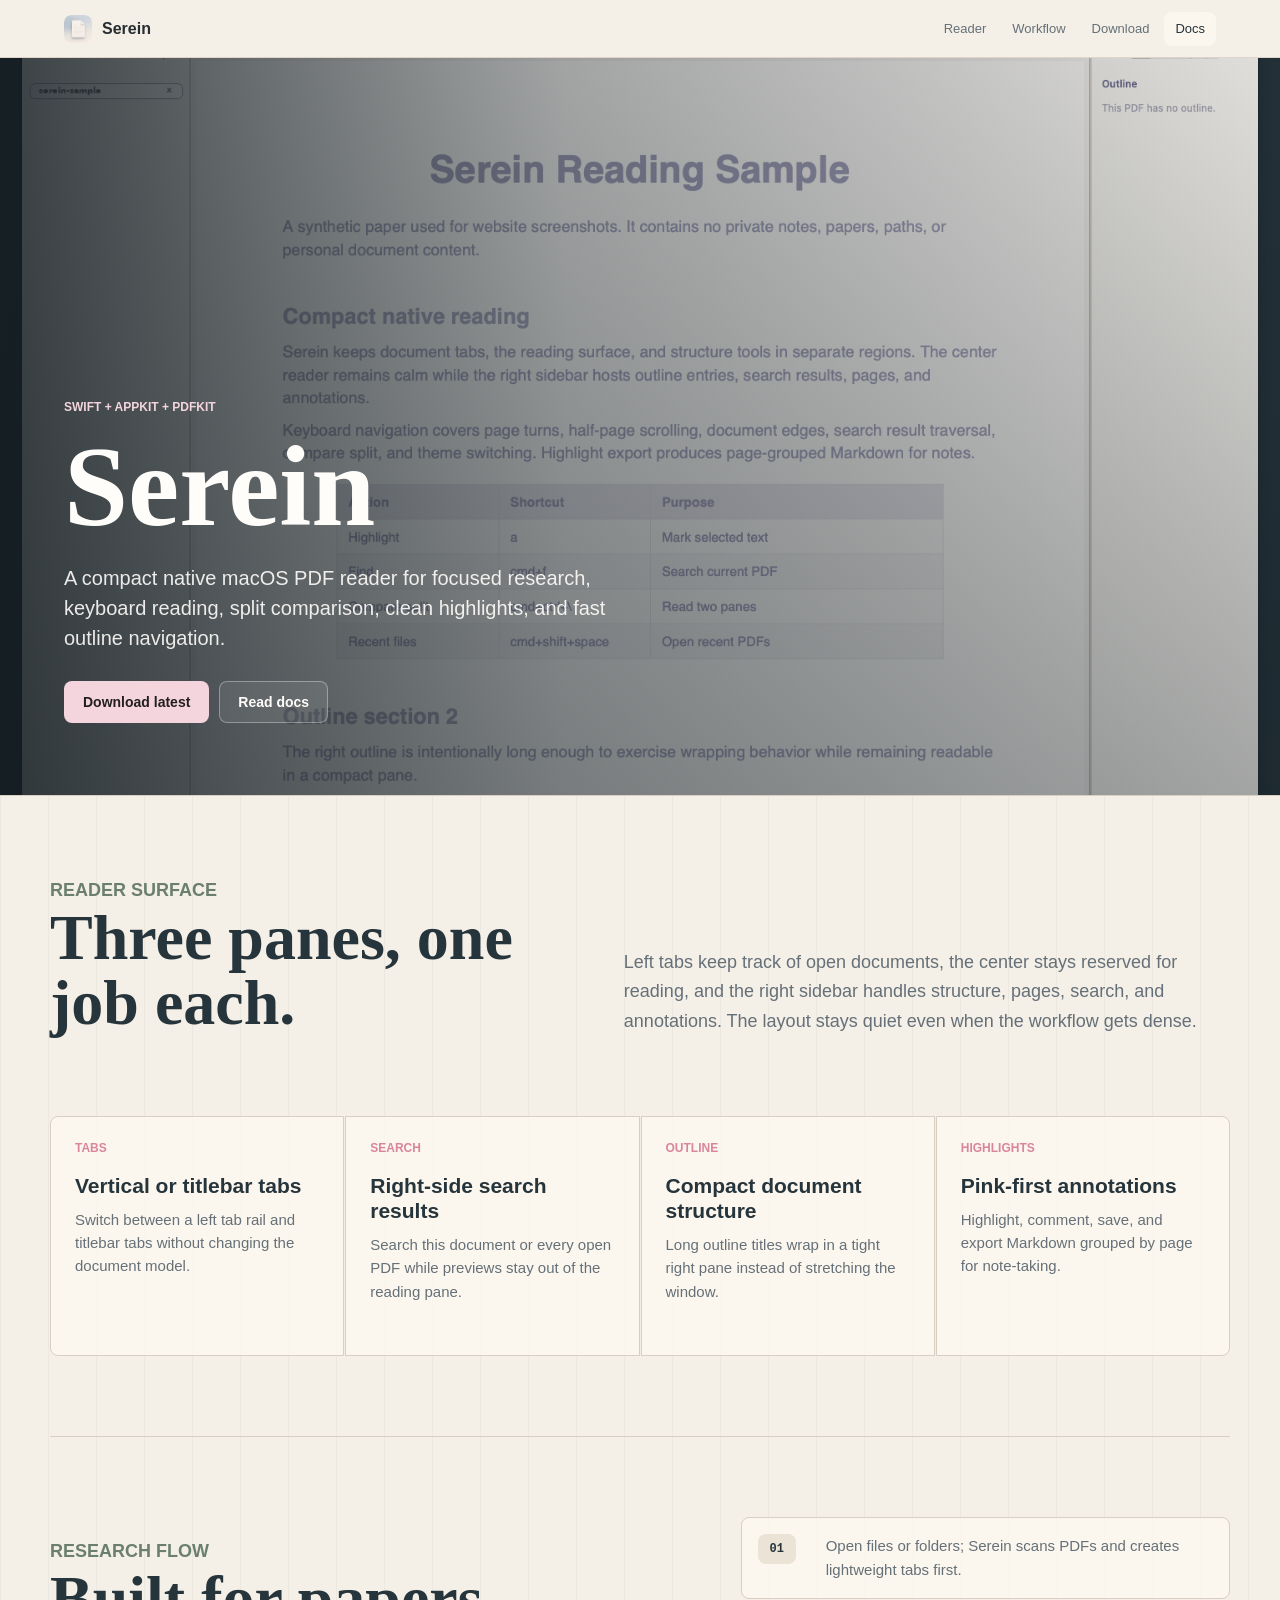
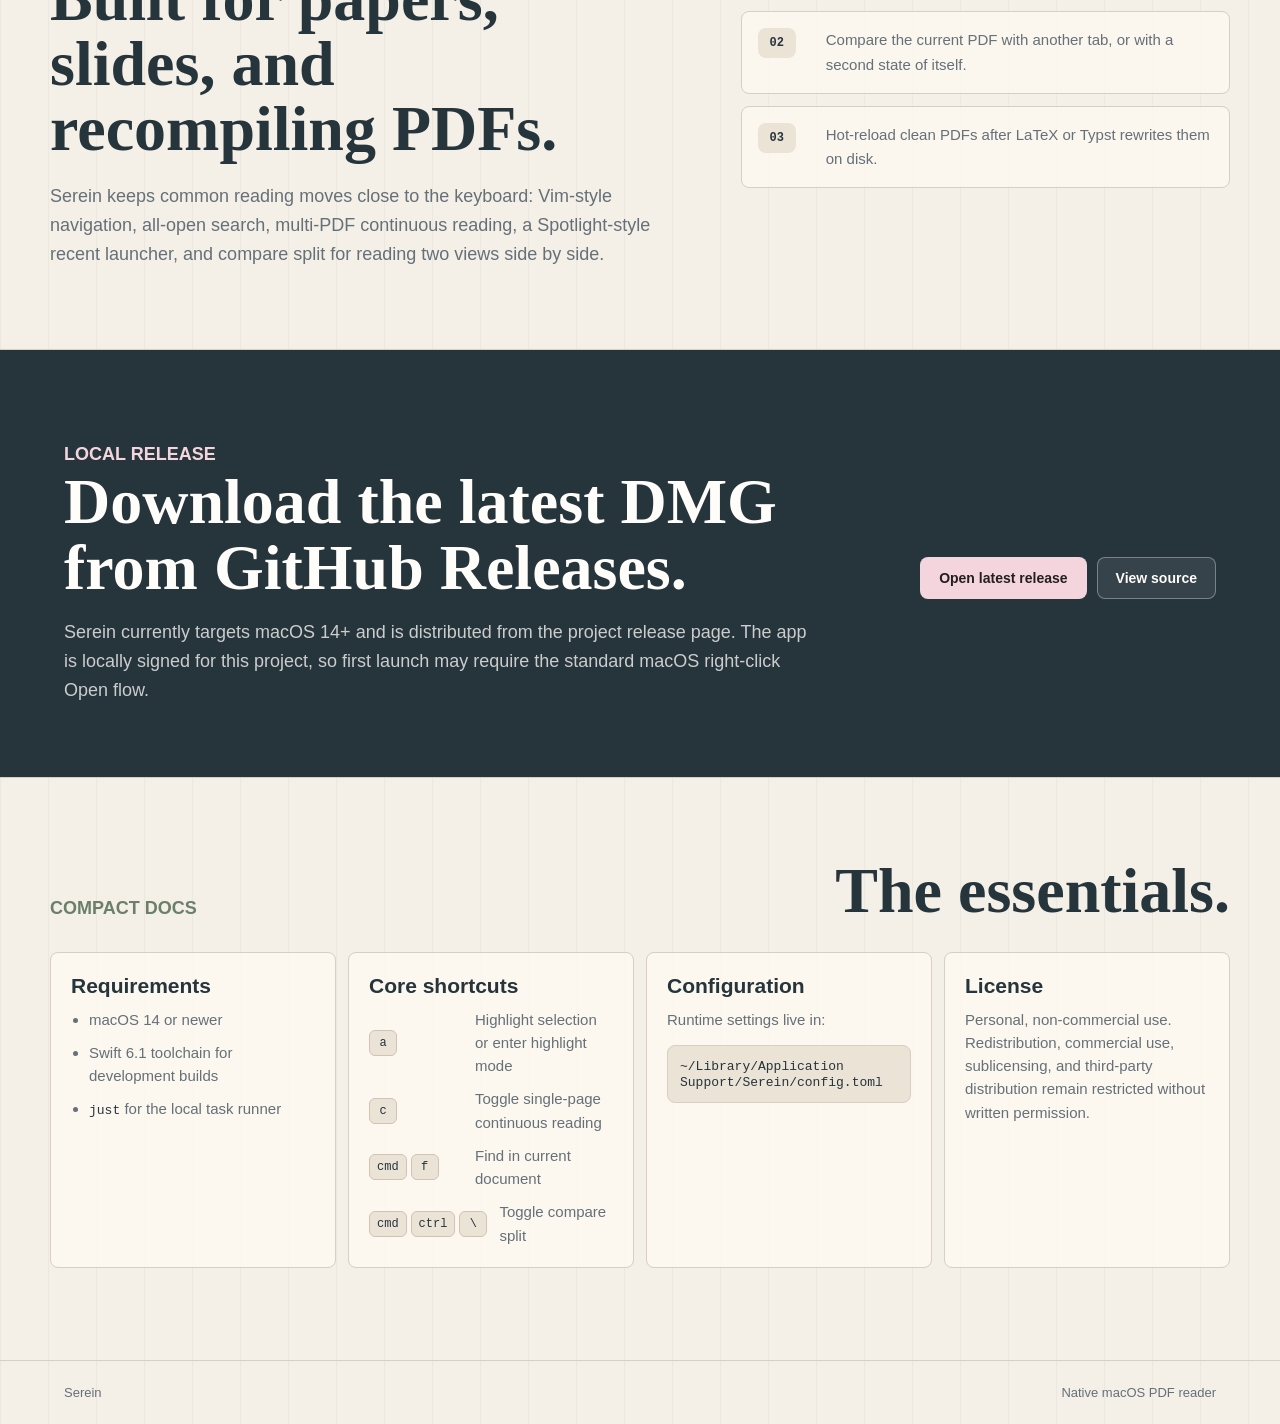
==== Website/index.html @ 41fc2727 "Add local product website" ====
<!doctype html>
<html lang="en">
  <head>
    <meta charset="utf-8">
    <meta name="viewport" content="width=device-width, initial-scale=1">
    <meta
      name="description"
      content="Serein is a native macOS PDF reader built with Swift, AppKit, and PDFKit. Minimal, keyboard-driven, and made for focused reading."
    >
    <title>Serein - Native macOS PDF Reader</title>
    <link rel="icon" href="assets/app-icon.png">
    <link rel="apple-touch-icon" href="assets/app-icon.png">
    <link rel="stylesheet" href="assets/styles.css">
  </head>
  <body>
    <header class="topbar" data-nav>
      <a class="brand" href="#top" aria-label="Serein home">
        <img src="assets/app-icon.png" width="28" height="28" alt="">
        <span>Serein</span>
      </a>
      <nav class="nav" aria-label="Primary navigation">
        <a href="#reader">Reader</a>
        <a href="#workflow">Workflow</a>
        <a href="#download">Download</a>
        <a href="#docs">Docs</a>
      </nav>
    </header>

    <main id="top">
      <section class="hero" aria-labelledby="hero-title">
        <div class="hero-image" aria-hidden="true"></div>
        <div class="hero-shade" aria-hidden="true"></div>
        <div class="hero-copy">
          <p class="eyebrow">Swift + AppKit + PDFKit</p>
          <h1 id="hero-title">Serein</h1>
          <p class="lede">
            A compact native macOS PDF reader for focused research, keyboard reading,
            split comparison, clean highlights, and fast outline navigation.
          </p>
          <div class="hero-actions">
            <a class="button primary" href="https://github.com/Yalyenea/serein-pdf/releases/latest">Download latest</a>
            <a class="button quiet" href="#docs">Read docs</a>
          </div>
        </div>
      </section>

      <section id="reader" class="band intro-grid" aria-labelledby="reader-title">
        <div>
          <p class="eyebrow">Reader Surface</p>
          <h2 id="reader-title">Three panes, one job each.</h2>
        </div>
        <p>
          Left tabs keep track of open documents, the center stays reserved for reading,
          and the right sidebar handles structure, pages, search, and annotations. The
          layout stays quiet even when the workflow gets dense.
        </p>
      </section>

      <section class="band feature-grid" aria-label="Serein feature highlights">
        <article class="feature">
          <span class="feature-kicker">Tabs</span>
          <h3>Vertical or titlebar tabs</h3>
          <p>Switch between a left tab rail and titlebar tabs without changing the document model.</p>
        </article>
        <article class="feature">
          <span class="feature-kicker">Search</span>
          <h3>Right-side search results</h3>
          <p>Search this document or every open PDF while previews stay out of the reading pane.</p>
        </article>
        <article class="feature">
          <span class="feature-kicker">Outline</span>
          <h3>Compact document structure</h3>
          <p>Long outline titles wrap in a tight right pane instead of stretching the window.</p>
        </article>
        <article class="feature">
          <span class="feature-kicker">Highlights</span>
          <h3>Pink-first annotations</h3>
          <p>Highlight, comment, save, and export Markdown grouped by page for note-taking.</p>
        </article>
      </section>

      <section id="workflow" class="band split-section" aria-labelledby="workflow-title">
        <div class="section-copy">
          <p class="eyebrow">Research Flow</p>
          <h2 id="workflow-title">Built for papers, slides, and recompiling PDFs.</h2>
          <p>
            Serein keeps common reading moves close to the keyboard: Vim-style navigation,
            all-open search, multi-PDF continuous reading, a Spotlight-style recent launcher,
            and compare split for reading two views side by side.
          </p>
        </div>
        <div class="workflow-list">
          <div class="workflow-item">
            <span>01</span>
            <p>Open files or folders; Serein scans PDFs and creates lightweight tabs first.</p>
          </div>
          <div class="workflow-item">
            <span>02</span>
            <p>Compare the current PDF with another tab, or with a second state of itself.</p>
          </div>
          <div class="workflow-item">
            <span>03</span>
            <p>Hot-reload clean PDFs after LaTeX or Typst rewrites them on disk.</p>
          </div>
        </div>
      </section>

      <section id="download" class="download band" aria-labelledby="download-title">
        <div>
          <p class="eyebrow">Local Release</p>
          <h2 id="download-title">Download the latest DMG from GitHub Releases.</h2>
          <p>
            Serein currently targets macOS 14+ and is distributed from the project release page.
            The app is locally signed for this project, so first launch may require the standard
            macOS right-click Open flow.
          </p>
        </div>
        <div class="download-actions">
          <a class="button primary" href="https://github.com/Yalyenea/serein-pdf/releases/latest">Open latest release</a>
          <a class="button quiet" href="https://github.com/Yalyenea/serein-pdf">View source</a>
        </div>
      </section>

      <section id="docs" class="band docs" aria-labelledby="docs-title">
        <div class="docs-head">
          <p class="eyebrow">Compact Docs</p>
          <h2 id="docs-title">The essentials.</h2>
        </div>
        <div class="docs-grid">
          <article class="doc-panel">
            <h3>Requirements</h3>
            <ul>
              <li>macOS 14 or newer</li>
              <li>Swift 6.1 toolchain for development builds</li>
              <li><code>just</code> for the local task runner</li>
            </ul>
          </article>
          <article class="doc-panel">
            <h3>Core shortcuts</h3>
            <dl class="shortcuts">
              <div><dt><kbd>a</kbd></dt><dd>Highlight selection or enter highlight mode</dd></div>
              <div><dt><kbd>c</kbd></dt><dd>Toggle single-page continuous reading</dd></div>
              <div><dt><kbd>cmd</kbd><kbd>f</kbd></dt><dd>Find in current document</dd></div>
              <div><dt><kbd>cmd</kbd><kbd>ctrl</kbd><kbd>\</kbd></dt><dd>Toggle compare split</dd></div>
            </dl>
          </article>
          <article class="doc-panel">
            <h3>Configuration</h3>
            <p>Runtime settings live in:</p>
            <button class="path-copy" type="button" data-copy="~/Library/Application Support/Serein/config.toml">
              <code>~/Library/Application Support/Serein/config.toml</code>
            </button>
          </article>
          <article class="doc-panel">
            <h3>License</h3>
            <p>
              Personal, non-commercial use. Redistribution, commercial use, sublicensing,
              and third-party distribution remain restricted without written permission.
            </p>
          </article>
        </div>
      </section>
    </main>

    <footer class="footer">
      <span>Serein</span>
      <span>Native macOS PDF reader</span>
    </footer>

    <script src="assets/main.js" defer></script>
  </body>
</html>
---- Website/assets/styles.css ----
:root {
  --paper: #f4efe7;
  --paper-ink: #272d31;
  --paper-muted: #657078;
  --panel: #fffaf1;
  --panel-line: #d8cec1;
  --blue-gray: #526470;
  --blue-gray-deep: #26343c;
  --rose: #d9859b;
  --rose-soft: #f4d5dd;
  --lichen: #6b806c;
  --code-bg: #ebe3d6;
  --white: #fffdfa;
  color-scheme: light;
  font-family: "Avenir Next", "Helvetica Neue", sans-serif;
  background: var(--paper);
  color: var(--paper-ink);
}

* {
  box-sizing: border-box;
}

html {
  scroll-behavior: smooth;
}

body {
  margin: 0;
  min-width: 320px;
  background:
    linear-gradient(90deg, rgba(38, 52, 60, 0.04) 1px, transparent 1px),
    var(--paper);
  background-size: 48px 48px;
}

body::before {
  position: fixed;
  inset: 0;
  z-index: -1;
  pointer-events: none;
  content: "";
  background-image: radial-gradient(rgba(38, 52, 60, 0.08) 0.65px, transparent 0.65px);
  background-size: 12px 12px;
  opacity: 0.26;
}

a {
  color: inherit;
}

img {
  max-width: 100%;
}

.topbar {
  position: sticky;
  top: 0;
  z-index: 30;
  display: flex;
  align-items: center;
  justify-content: space-between;
  gap: 20px;
  height: 58px;
  padding: 0 clamp(18px, 5vw, 64px);
  border-bottom: 1px solid rgba(216, 206, 193, 0.82);
  background: rgba(244, 239, 231, 0.86);
  backdrop-filter: blur(18px);
}

.brand {
  display: inline-flex;
  align-items: center;
  gap: 10px;
  min-width: 0;
  text-decoration: none;
  font-weight: 700;
}

.brand img {
  flex: 0 0 auto;
  border-radius: 7px;
}

.nav {
  display: flex;
  align-items: center;
  gap: 4px;
  min-width: 0;
}

.nav a {
  display: inline-flex;
  align-items: center;
  height: 34px;
  padding: 0 11px;
  border-radius: 8px;
  color: var(--paper-muted);
  font-size: 13px;
  text-decoration: none;
}

.nav a:hover,
.nav a.is-active {
  color: var(--blue-gray-deep);
  background: rgba(255, 250, 241, 0.72);
}

.hero {
  position: relative;
  display: grid;
  align-items: end;
  min-height: min(760px, 82svh);
  overflow: hidden;
  border-bottom: 1px solid var(--panel-line);
  background: var(--blue-gray-deep);
}

.hero-image,
.hero-shade {
  position: absolute;
  inset: 0;
}

.hero-image {
  background-image: url("serein-reader.png");
  background-position: center;
  background-size: cover;
  transform: scale(1.01);
}

.hero-shade {
  background:
    linear-gradient(180deg, rgba(18, 27, 32, 0.04), rgba(18, 27, 32, 0.32)),
    linear-gradient(90deg, rgba(18, 27, 32, 0.82), rgba(18, 27, 32, 0.36) 44%, rgba(18, 27, 32, 0.08) 100%);
}

.hero-copy {
  position: relative;
  z-index: 1;
  width: min(720px, calc(100vw - 36px));
  padding: clamp(72px, 10vh, 126px) clamp(18px, 5vw, 64px) clamp(44px, 8vh, 82px);
  color: var(--white);
}

.eyebrow {
  margin: 0 0 14px;
  color: var(--rose-soft);
  font-size: 12px;
  font-weight: 800;
  text-transform: uppercase;
}

.hero h1,
.band h2 {
  margin: 0;
  font-family: "New York", "Iowan Old Style", Georgia, serif;
  font-weight: 700;
  line-height: 1.02;
}

.hero h1 {
  font-size: clamp(58px, 9vw, 126px);
}

.lede {
  max-width: 670px;
  margin: 18px 0 0;
  color: rgba(255, 253, 250, 0.9);
  font-size: 20px;
  line-height: 1.5;
}

.hero-actions,
.download-actions {
  display: flex;
  flex-wrap: wrap;
  gap: 10px;
  margin-top: 28px;
}

.button {
  display: inline-flex;
  align-items: center;
  justify-content: center;
  min-height: 42px;
  padding: 0 18px;
  border: 1px solid transparent;
  border-radius: 8px;
  font-size: 14px;
  font-weight: 700;
  text-decoration: none;
}

.button.primary {
  color: #231f20;
  background: var(--rose-soft);
  border-color: rgba(244, 213, 221, 0.82);
}

.button.primary:hover {
  background: #f7e2e8;
}

.button.quiet {
  color: var(--white);
  border-color: rgba(255, 253, 250, 0.34);
  background: rgba(255, 253, 250, 0.08);
}

.button.quiet:hover {
  background: rgba(255, 253, 250, 0.15);
}

.band {
  width: min(1180px, calc(100vw - 36px));
  margin: 0 auto;
  padding: 80px 0;
}

.intro-grid {
  display: grid;
  grid-template-columns: minmax(240px, 0.82fr) minmax(0, 1fr);
  gap: clamp(28px, 6vw, 86px);
  align-items: end;
}

.band .eyebrow {
  color: var(--lichen);
}

.band h2 {
  max-width: 640px;
  color: var(--blue-gray-deep);
  font-size: clamp(34px, 5vw, 64px);
}

.band p {
  margin: 0;
  color: var(--paper-muted);
  font-size: 18px;
  line-height: 1.62;
}

.feature-grid {
  display: grid;
  grid-template-columns: repeat(4, minmax(0, 1fr));
  gap: 1px;
  padding-top: 0;
}

.feature {
  min-height: 240px;
  padding: 24px;
  border: 1px solid var(--panel-line);
  background: rgba(255, 250, 241, 0.76);
}

.feature:first-child {
  border-radius: 8px 0 0 8px;
}

.feature:last-child {
  border-radius: 0 8px 8px 0;
}

.feature-kicker {
  display: block;
  color: var(--rose);
  font-size: 12px;
  font-weight: 800;
  text-transform: uppercase;
}

.feature h3,
.doc-panel h3 {
  margin: 18px 0 10px;
  color: var(--blue-gray-deep);
  font-size: 21px;
  line-height: 1.2;
}

.feature p,
.doc-panel p,
.doc-panel li,
.shortcuts dd {
  font-size: 15px;
  line-height: 1.55;
}

.split-section {
  display: grid;
  grid-template-columns: minmax(0, 0.86fr) minmax(280px, 0.7fr);
  gap: clamp(34px, 7vw, 92px);
  align-items: start;
  border-top: 1px solid var(--panel-line);
}

.section-copy p {
  margin-top: 20px;
}

.workflow-list {
  display: grid;
  gap: 12px;
}

.workflow-item {
  display: grid;
  grid-template-columns: 52px 1fr;
  gap: 16px;
  align-items: start;
  padding: 16px;
  border: 1px solid var(--panel-line);
  border-radius: 8px;
  background: rgba(255, 250, 241, 0.7);
}

.workflow-item span {
  display: inline-grid;
  place-items: center;
  width: 38px;
  height: 30px;
  border-radius: 8px;
  color: var(--blue-gray-deep);
  background: var(--code-bg);
  font-family: Menlo, Consolas, monospace;
  font-size: 12px;
  font-weight: 700;
}

.workflow-item p {
  font-size: 15px;
}

.download {
  display: grid;
  grid-template-columns: minmax(0, 1fr) auto;
  gap: 34px;
  align-items: center;
  width: auto;
  max-width: none;
  padding: 72px clamp(18px, 5vw, 64px);
  border-block: 1px solid var(--panel-line);
  background: var(--blue-gray-deep);
}

.download h2,
.download p {
  max-width: 760px;
  color: var(--white);
}

.download p {
  margin-top: 18px;
  color: rgba(255, 253, 250, 0.76);
}

.download .eyebrow {
  color: var(--rose-soft);
}

.docs {
  padding-bottom: 92px;
}

.docs-head {
  display: flex;
  align-items: end;
  justify-content: space-between;
  gap: 28px;
  margin-bottom: 28px;
}

.docs-grid {
  display: grid;
  grid-template-columns: repeat(4, minmax(0, 1fr));
  gap: 12px;
}

.doc-panel {
  min-height: 258px;
  padding: 20px;
  border: 1px solid var(--panel-line);
  border-radius: 8px;
  background: rgba(255, 250, 241, 0.78);
}

.doc-panel h3 {
  margin-top: 0;
}

.doc-panel ul {
  display: grid;
  gap: 10px;
  margin: 0;
  padding-left: 18px;
  color: var(--paper-muted);
}

code,
kbd {
  font-family: Menlo, Consolas, monospace;
}

code {
  color: var(--blue-gray-deep);
  font-size: 13px;
}

kbd {
  display: inline-flex;
  align-items: center;
  justify-content: center;
  min-width: 28px;
  height: 26px;
  padding: 0 7px;
  border: 1px solid #cfc3b6;
  border-radius: 6px;
  color: var(--blue-gray-deep);
  background: var(--code-bg);
  font-size: 12px;
}

.shortcuts {
  display: grid;
  gap: 10px;
  margin: 0;
}

.shortcuts div {
  display: grid;
  grid-template-columns: minmax(94px, auto) 1fr;
  gap: 12px;
  align-items: center;
}

.shortcuts dt {
  display: flex;
  flex-wrap: wrap;
  gap: 4px;
}

.shortcuts dd {
  margin: 0;
  color: var(--paper-muted);
}

.path-copy {
  width: 100%;
  margin-top: 14px;
  padding: 12px;
  border: 1px solid var(--panel-line);
  border-radius: 8px;
  color: var(--paper-ink);
  text-align: left;
  background: var(--code-bg);
  cursor: pointer;
}

.path-copy code {
  overflow-wrap: anywhere;
}

.path-copy.is-copied {
  border-color: rgba(217, 133, 155, 0.8);
  background: var(--rose-soft);
}

.footer {
  display: flex;
  justify-content: space-between;
  gap: 18px;
  padding: 24px clamp(18px, 5vw, 64px);
  border-top: 1px solid var(--panel-line);
  color: var(--paper-muted);
  font-size: 13px;
}

@media (max-width: 980px) {
  .hero {
    min-height: 76svh;
  }

  .hero-shade {
    background: linear-gradient(180deg, rgba(18, 27, 32, 0.22), rgba(18, 27, 32, 0.82));
  }

  .intro-grid,
  .split-section,
  .download {
    grid-template-columns: 1fr;
  }

  .download-actions {
    margin-top: 0;
  }

  .feature-grid,
  .docs-grid {
    grid-template-columns: repeat(2, minmax(0, 1fr));
  }

  .feature:first-child,
  .feature:last-child {
    border-radius: 8px;
  }

  .feature {
    border-radius: 8px;
  }
}

@media (max-width: 680px) {
  .topbar {
    height: auto;
    min-height: 58px;
    align-items: flex-start;
    padding-block: 12px;
  }

  .nav {
    justify-content: flex-end;
    flex-wrap: wrap;
  }

  .nav a {
    height: 30px;
    padding: 0 8px;
    font-size: 12px;
  }

  .hero {
    min-height: 72svh;
  }

  .hero-copy {
    padding-top: 82px;
  }

  .lede {
    font-size: 17px;
  }

  .band {
    padding: 58px 0;
  }

  .feature-grid,
  .docs-grid {
    grid-template-columns: 1fr;
  }

  .feature,
  .doc-panel {
    min-height: auto;
  }

  .shortcuts div {
    grid-template-columns: 1fr;
    gap: 6px;
  }

  .footer {
    flex-direction: column;
  }
}
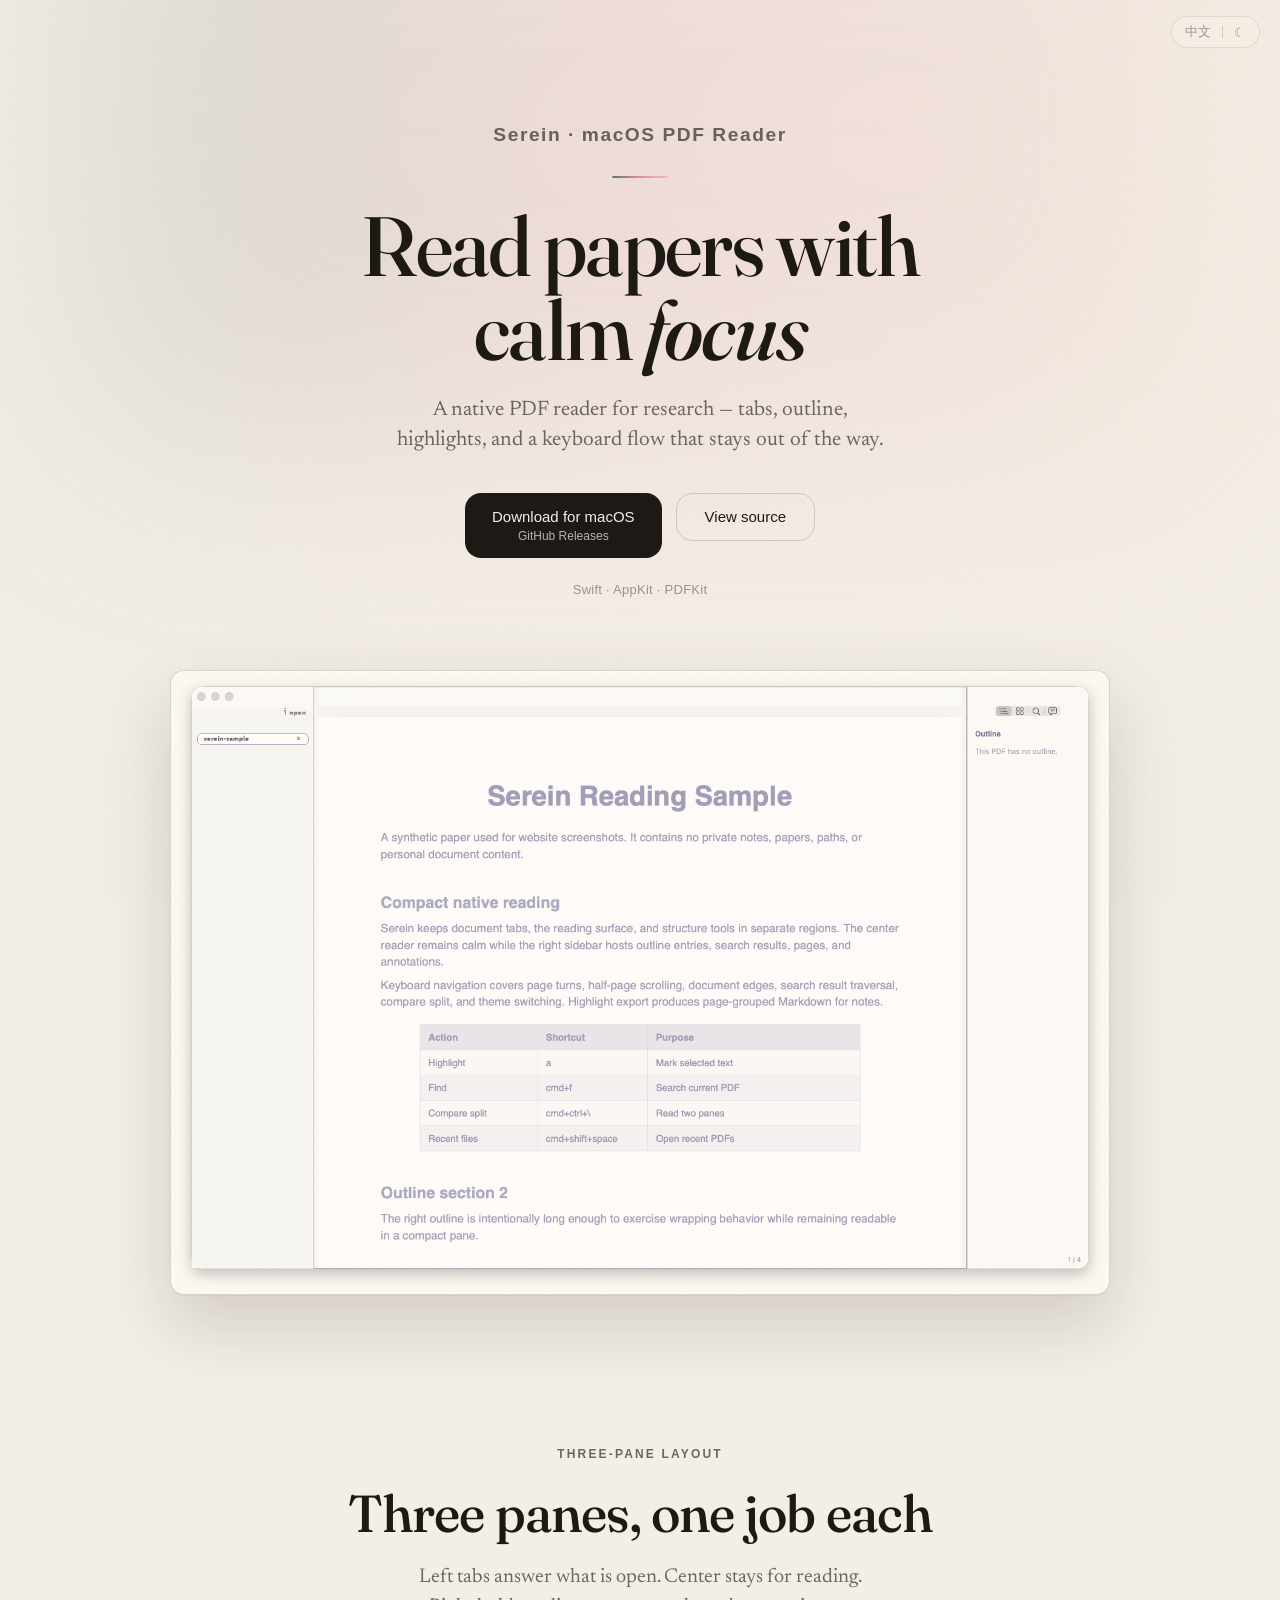
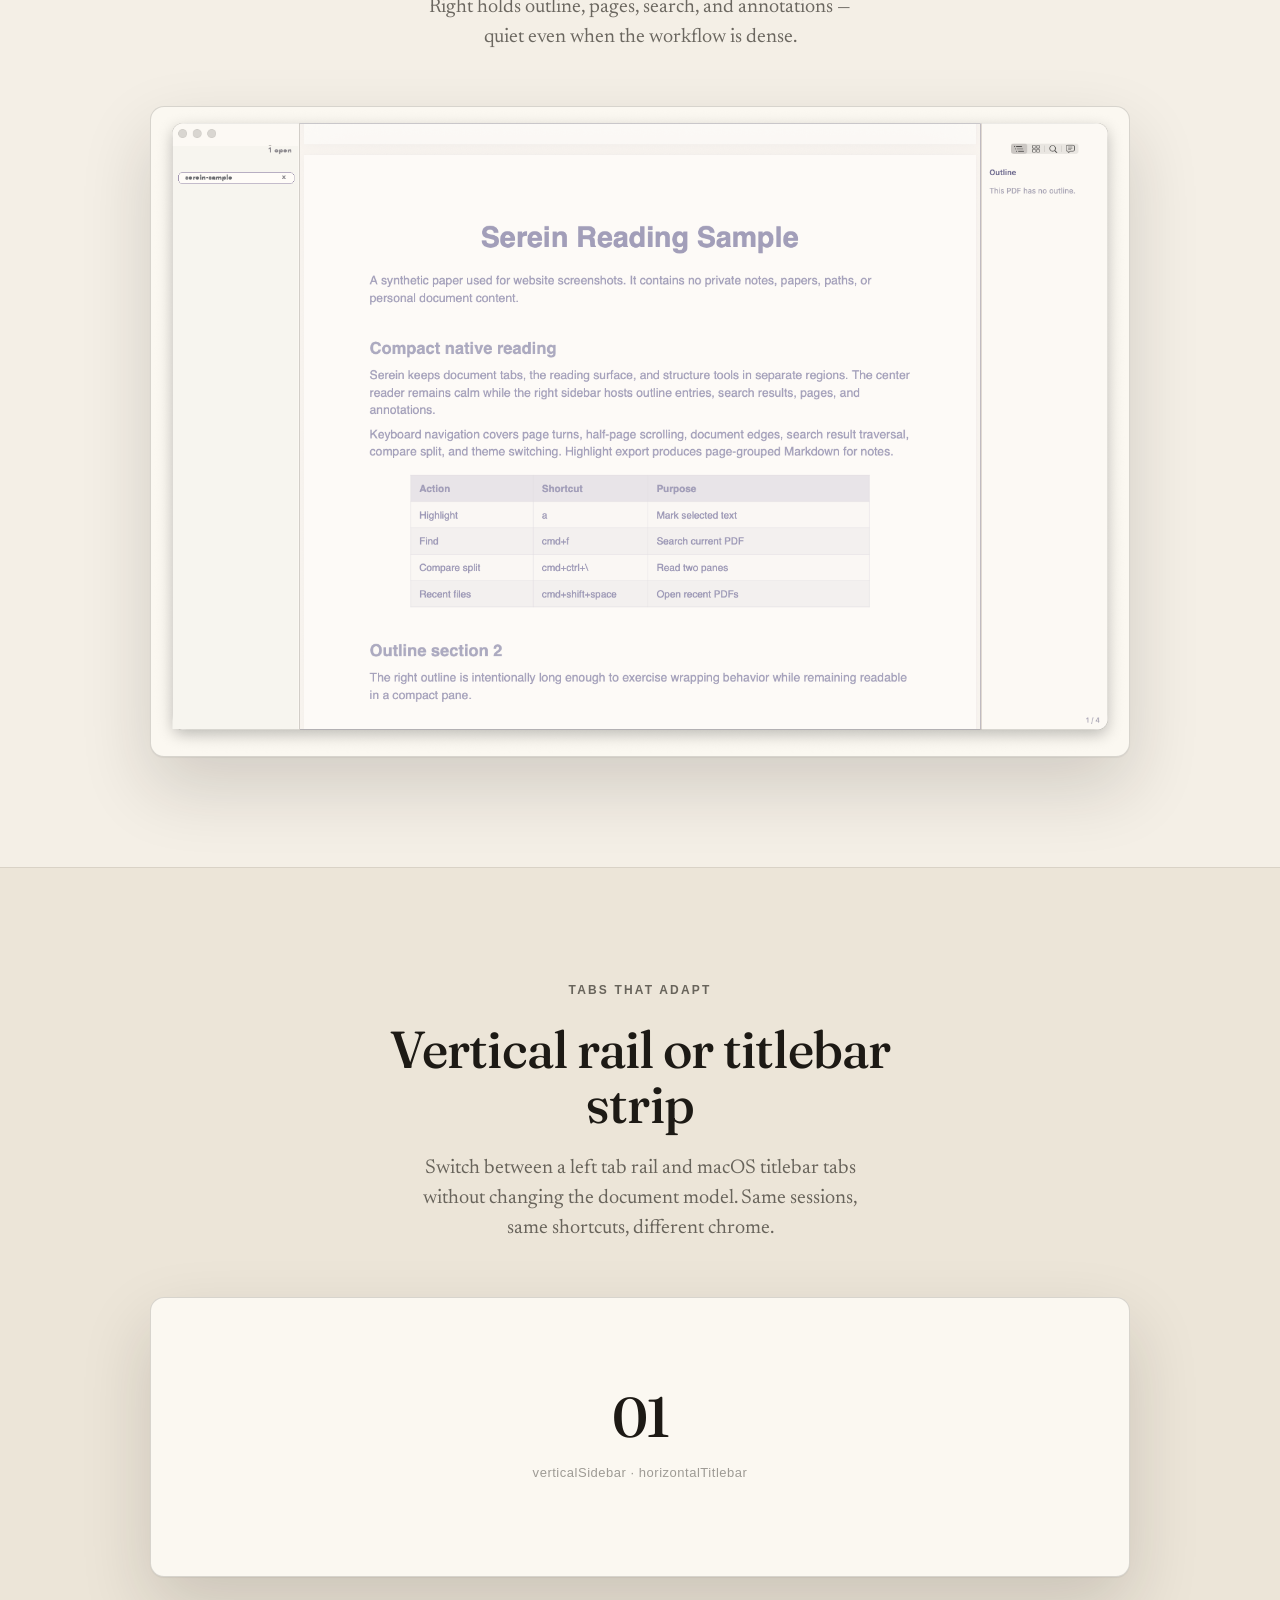
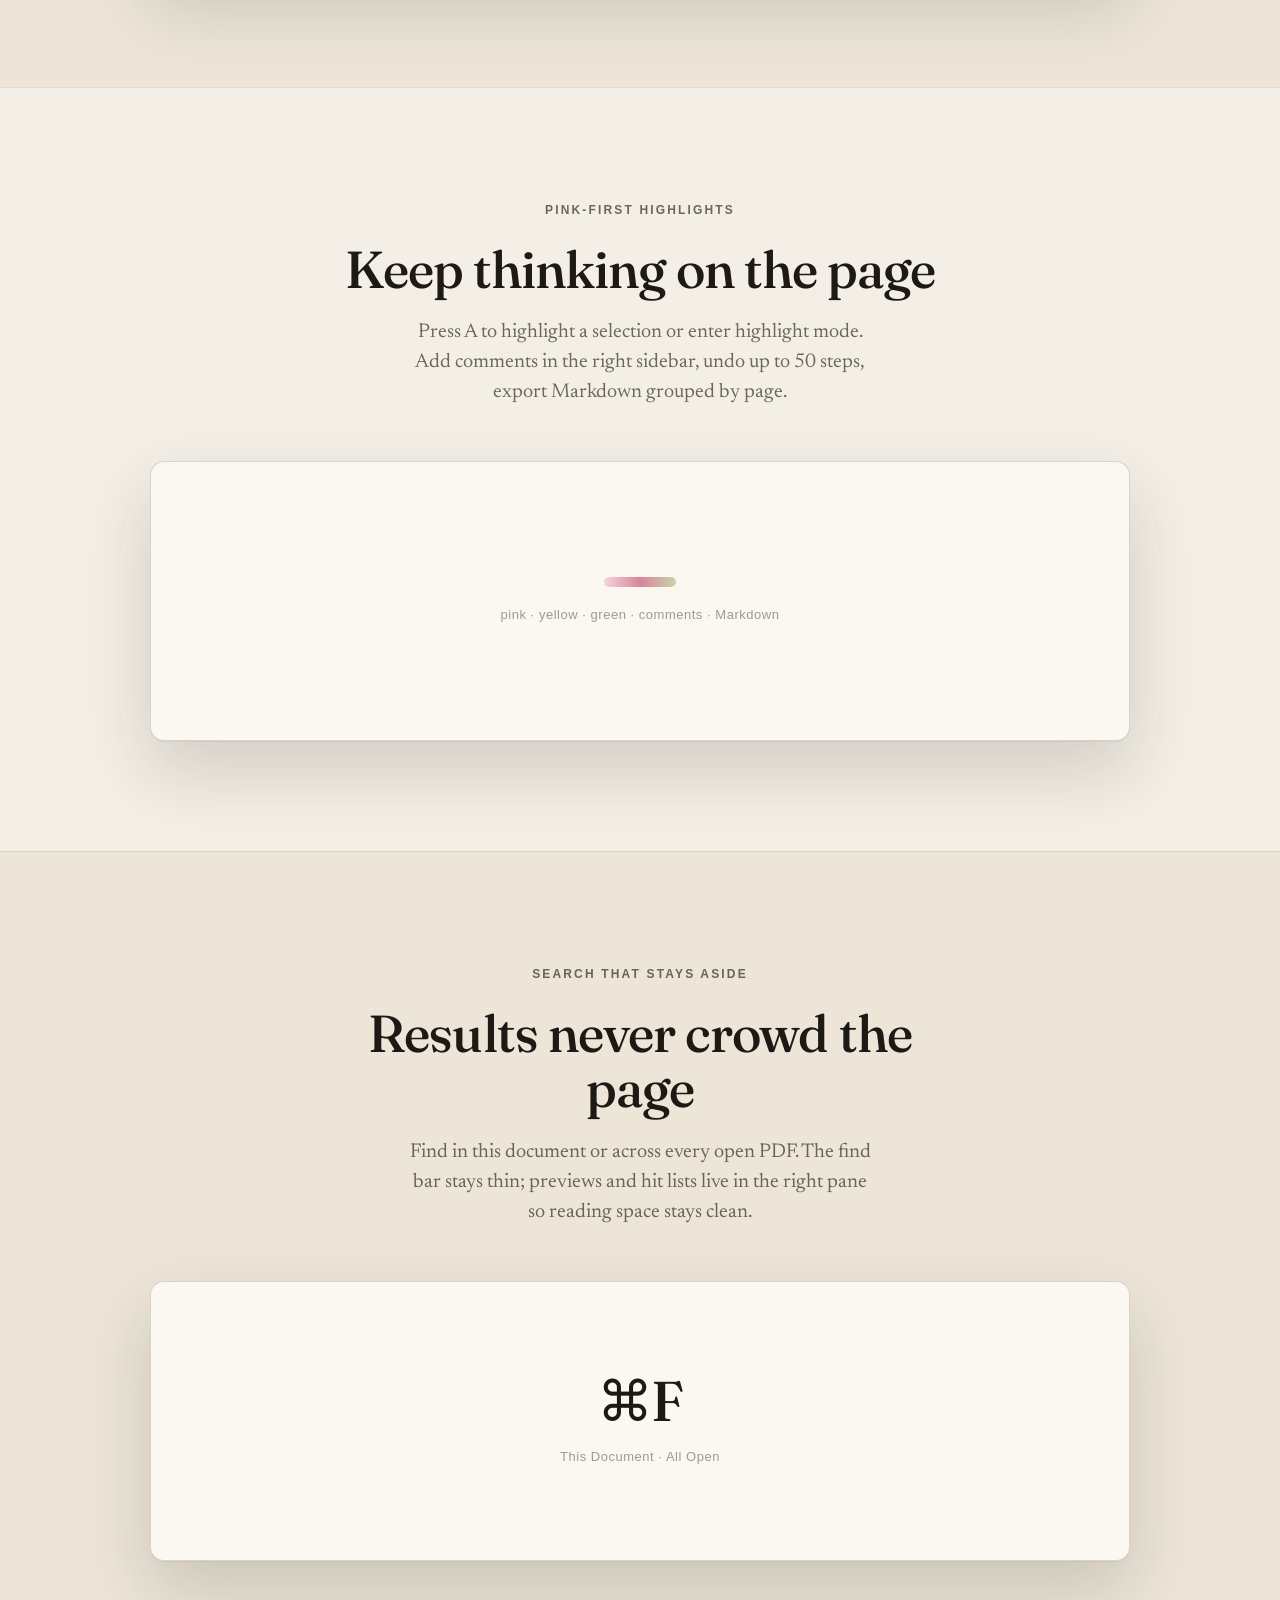
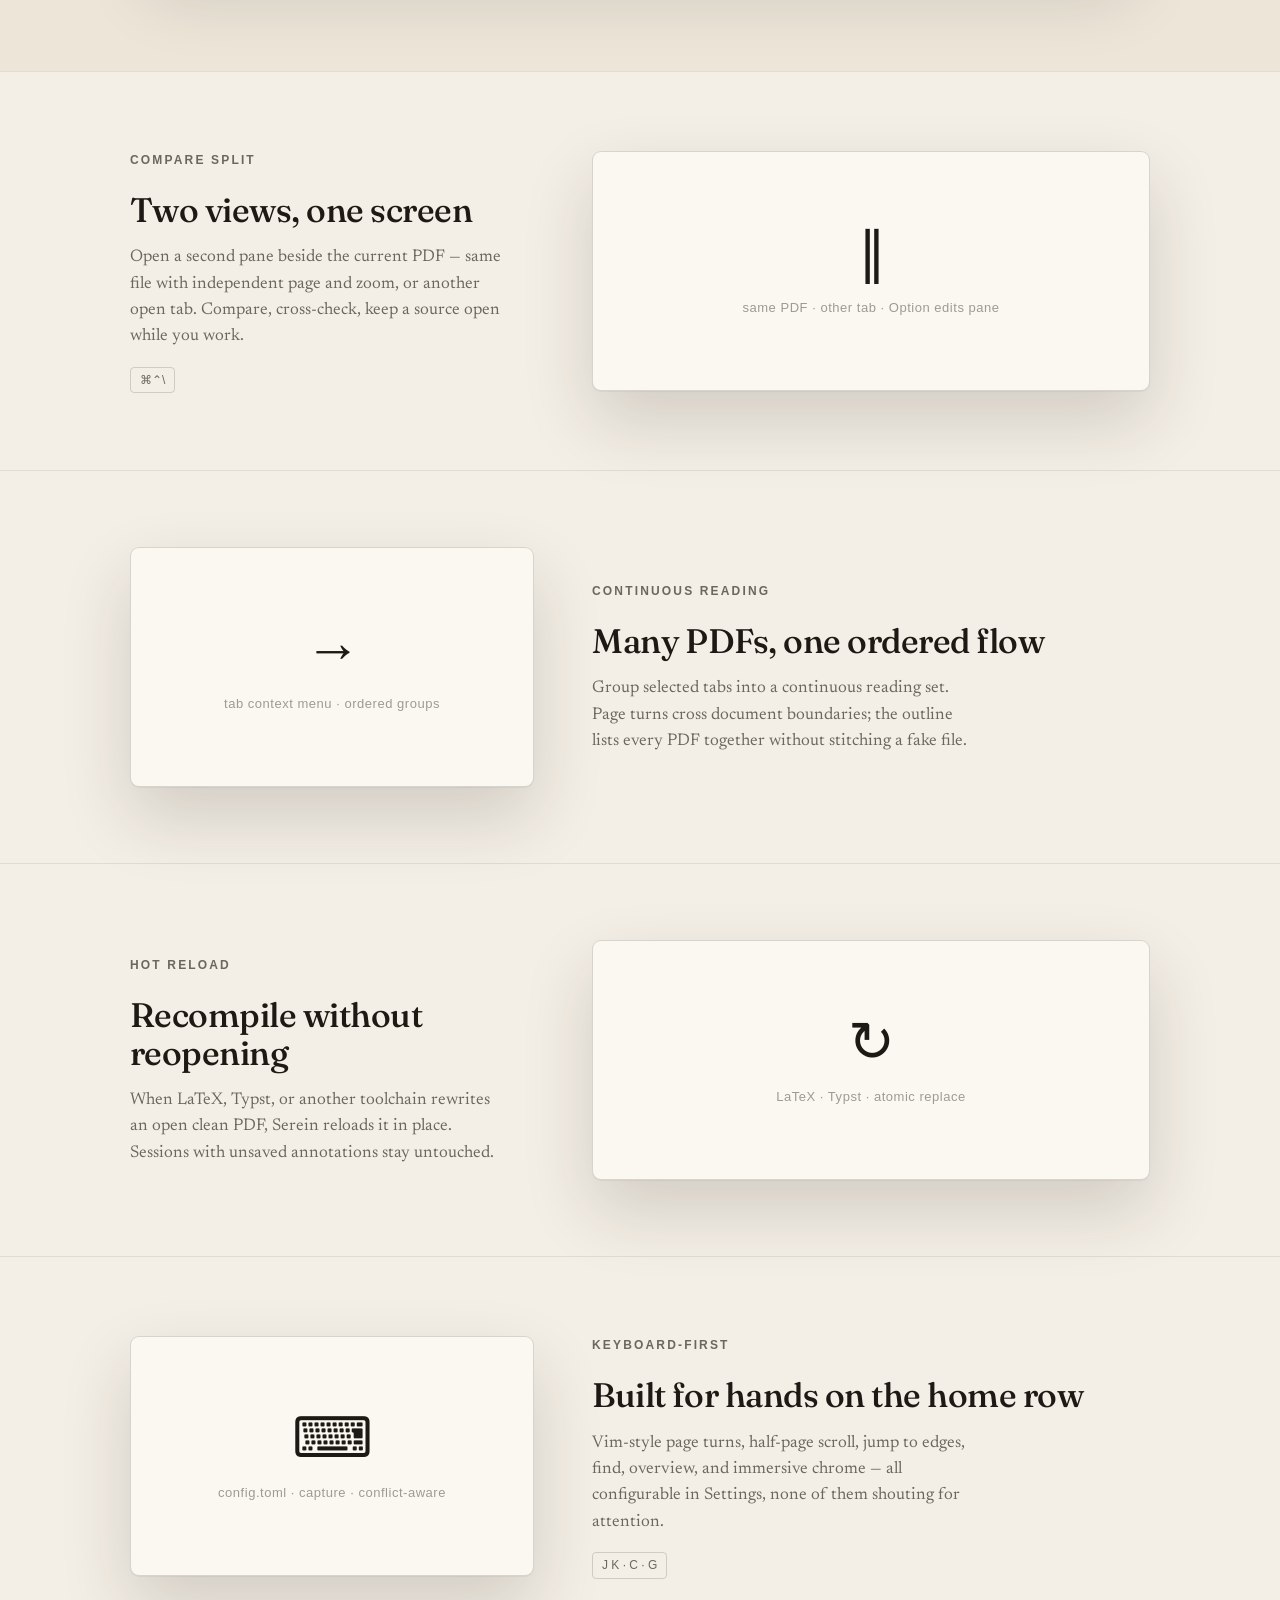
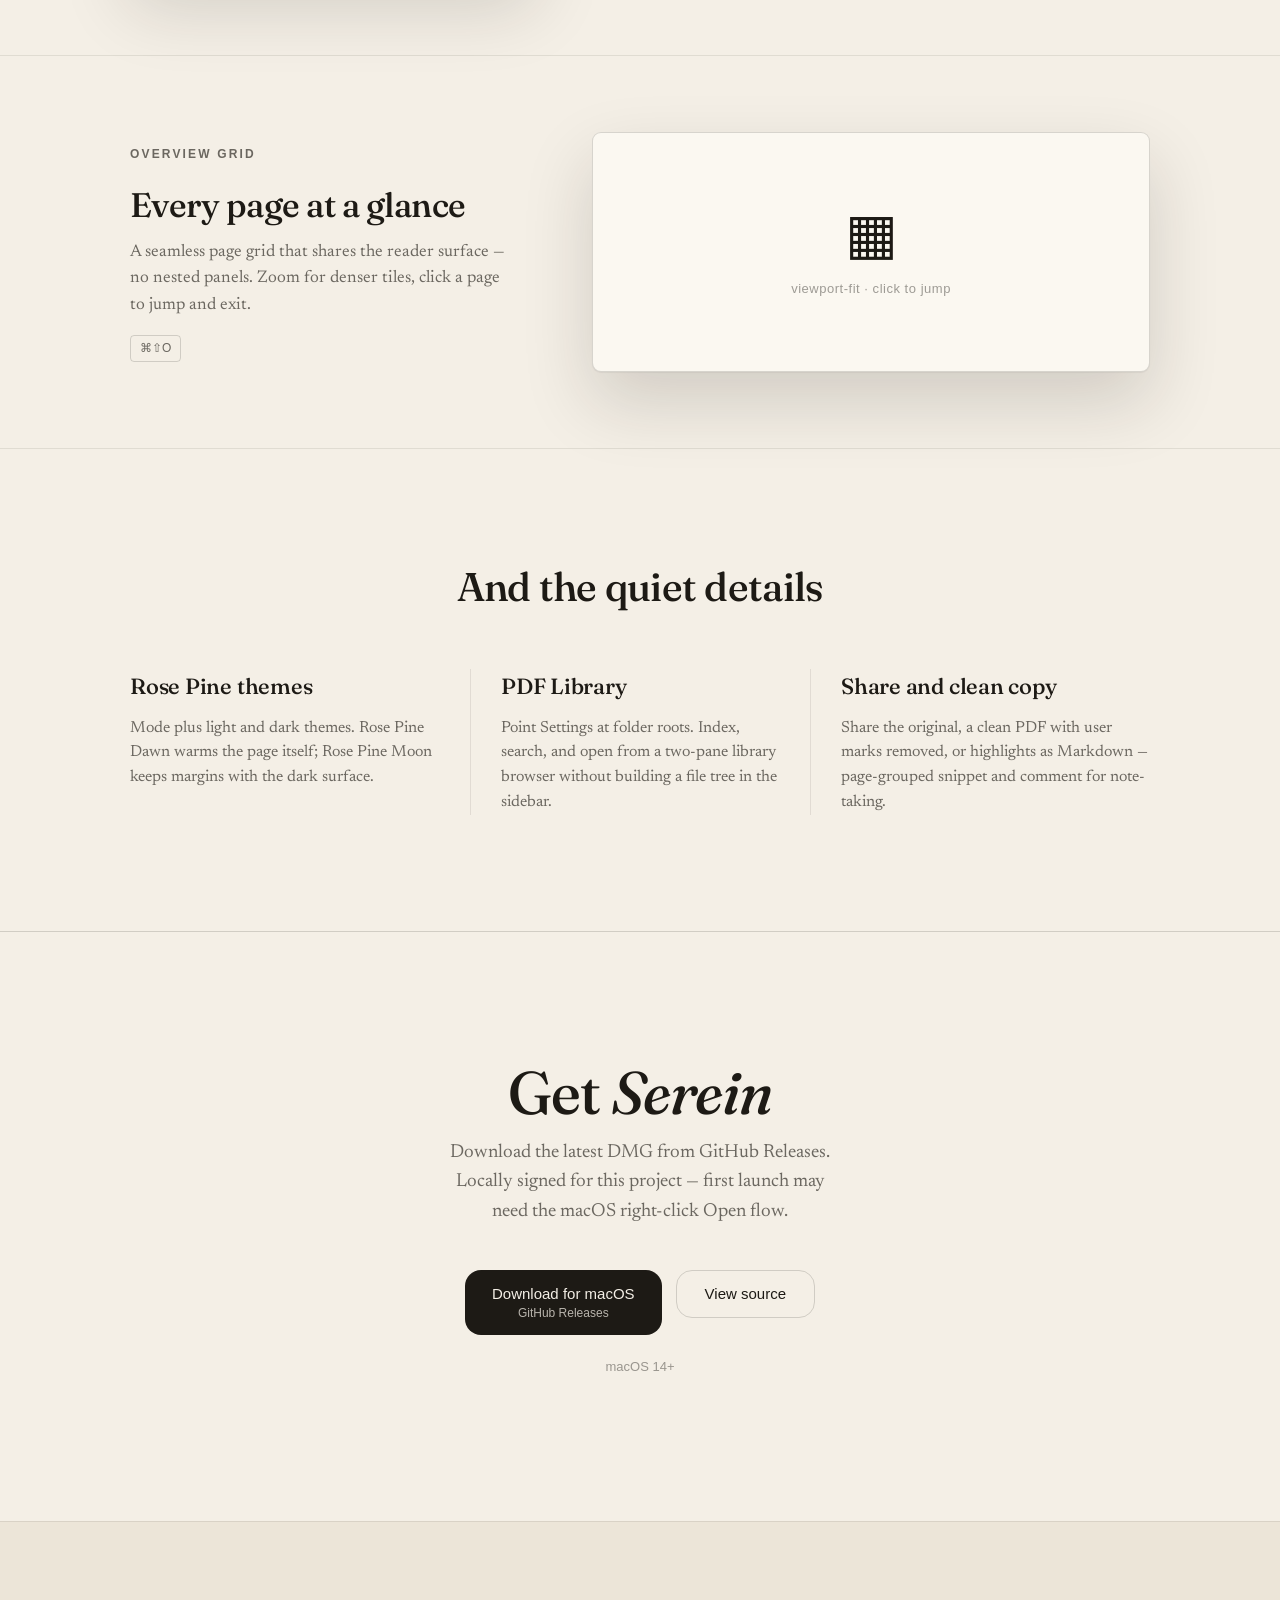
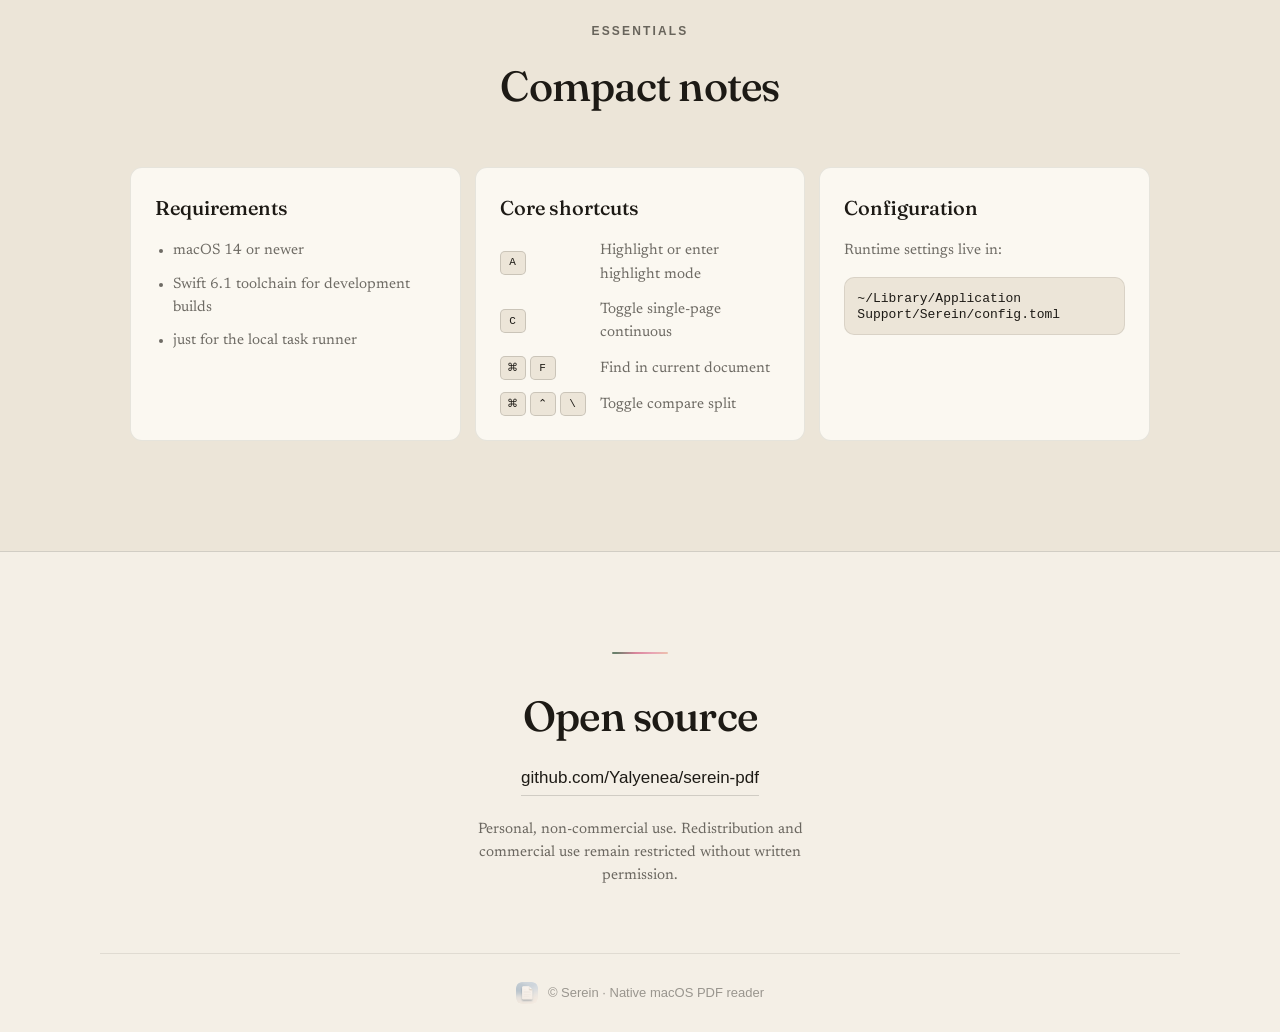
==== commit 674e4ab5: "✨ feat: add GitHub updater and refresh product site" ====
--- a/Website/index.html
+++ b/Website/index.html
@@ -7,164 +7,363 @@
       name="description"
       content="Serein is a native macOS PDF reader built with Swift, AppKit, and PDFKit. Minimal, keyboard-driven, and made for focused reading."
     >
-    <title>Serein - Native macOS PDF Reader</title>
+    <title>Serein · Native macOS PDF Reader</title>
     <link rel="icon" href="assets/app-icon.png">
     <link rel="apple-touch-icon" href="assets/app-icon.png">
+    <link rel="preconnect" href="https://fonts.googleapis.com">
+    <link rel="preconnect" href="https://fonts.gstatic.com" crossorigin>
+    <link
+      href="https://fonts.googleapis.com/css2?family=Fraunces:ital,opsz,wght@0,9..144,400;0,9..144,500;0,9..144,600;1,9..144,400;1,9..144,500&family=Newsreader:ital,opsz,wght@0,6..72,400;0,6..72,500;1,6..72,400&display=swap"
+      rel="stylesheet"
+    >
     <link rel="stylesheet" href="assets/styles.css">
   </head>
-  <body>
-    <header class="topbar" data-nav>
-      <a class="brand" href="#top" aria-label="Serein home">
-        <img src="assets/app-icon.png" width="28" height="28" alt="">
-        <span>Serein</span>
-      </a>
-      <nav class="nav" aria-label="Primary navigation">
-        <a href="#reader">Reader</a>
-        <a href="#workflow">Workflow</a>
-        <a href="#download">Download</a>
-        <a href="#docs">Docs</a>
-      </nav>
-    </header>
-
-    <main id="top">
-      <section class="hero" aria-labelledby="hero-title">
-        <div class="hero-image" aria-hidden="true"></div>
-        <div class="hero-shade" aria-hidden="true"></div>
-        <div class="hero-copy">
-          <p class="eyebrow">Swift + AppKit + PDFKit</p>
-          <h1 id="hero-title">Serein</h1>
-          <p class="lede">
-            A compact native macOS PDF reader for focused research, keyboard reading,
-            split comparison, clean highlights, and fast outline navigation.
+  <body id="top">
+    <div class="controls">
+      <button class="link-btn" type="button" data-lang-toggle aria-label="Switch language">中文</button>
+      <span class="controls__sep" aria-hidden="true"></span>
+      <button class="link-btn" type="button" data-theme-toggle aria-label="Toggle theme">☾</button>
+    </div>
+
+    <main>
+      <section class="hero">
+        <div class="hero__aura" aria-hidden="true"></div>
+        <div class="wrap">
+          <p class="kicker hero__eyebrow rise" style="--d:0.02s" data-i18n="hero.badge">
+            Serein · macOS PDF Reader
           </p>
-          <div class="hero-actions">
-            <a class="button primary" href="https://github.com/Yalyenea/serein-pdf/releases/latest">Download latest</a>
-            <a class="button quiet" href="#docs">Read docs</a>
-          </div>
-        </div>
-      </section>
-
-      <section id="reader" class="band intro-grid" aria-labelledby="reader-title">
-        <div>
-          <p class="eyebrow">Reader Surface</p>
-          <h2 id="reader-title">Three panes, one job each.</h2>
-        </div>
-        <p>
-          Left tabs keep track of open documents, the center stays reserved for reading,
-          and the right sidebar handles structure, pages, search, and annotations. The
-          layout stays quiet even when the workflow gets dense.
+          <div class="hairline-brand rise" style="--d:0.08s" aria-hidden="true"></div>
+          <h1 class="rise" style="--d:0.14s" data-i18n-html="hero.title">
+            Read papers with<br>calm <em>focus</em>
+          </h1>
+          <p class="hero__sub rise" style="--d:0.22s" data-i18n="hero.sub">
+            A native PDF reader for research — tabs, outline, highlights, and a keyboard flow that stays out of the way.
+          </p>
+          <div class="hero__cta dl-row rise" style="--d:0.3s">
+            <a class="btn btn--primary dl-btn" href="https://github.com/Yalyenea/serein-pdf/releases/latest">
+              <span data-i18n="dl.mac">Download for macOS</span>
+              <span class="dl-btn__meta" data-i18n="dl.mac.meta">GitHub Releases</span>
+            </a>
+            <a class="btn btn--ghost" href="https://github.com/Yalyenea/serein-pdf">
+              <span data-i18n="dl.source">View source</span>
+            </a>
+          </div>
+          <p class="hero__note rise" style="--d:0.38s" data-i18n="hero.note">
+            Swift · AppKit · PDFKit
+          </p>
+        </div>
+        <div class="wrap hero__shot rise" style="--d:0.46s">
+          <figure class="shot">
+            <img
+              src="assets/serein-reader.png"
+              width="1548"
+              height="1028"
+              alt="Serein reader window with vertical tabs, PDF pages, and right sidebar"
+              data-i18n-attr="alt:hero.shotAlt"
+            >
+          </figure>
+        </div>
+      </section>
+
+      <section id="features">
+        <div class="feature">
+          <div class="wrap">
+            <div class="feature__meta reveal">
+              <span class="kicker" data-i18n="layout.kicker">Three-pane layout</span>
+            </div>
+            <h2 class="reveal" data-i18n="layout.title">Three panes, one job each</h2>
+            <p class="feature__desc reveal" data-i18n="layout.desc">
+              Left tabs answer what is open. Center stays for reading. Right holds outline, pages, search, and annotations — quiet even when the workflow is dense.
+            </p>
+            <figure class="shot reveal">
+              <img
+                src="assets/serein-reader.png"
+                width="1548"
+                height="1028"
+                alt=""
+                aria-hidden="true"
+              >
+            </figure>
+          </div>
+        </div>
+
+        <div class="feature feature--alt">
+          <div class="wrap">
+            <div class="feature__meta reveal">
+              <span class="kicker" data-i18n="tabs.kicker">Tabs that adapt</span>
+            </div>
+            <h2 class="reveal" data-i18n="tabs.title">Vertical rail or titlebar strip</h2>
+            <p class="feature__desc reveal" data-i18n="tabs.desc">
+              Switch between a left tab rail and macOS titlebar tabs without changing the document model. Same sessions, same shortcuts, different chrome.
+            </p>
+            <div class="shot shot--card reveal" aria-hidden="true">
+              <div class="shot-card">
+                <span class="shot-card__num">01</span>
+                <p class="shot-card__label" data-i18n="tabs.card">verticalSidebar · horizontalTitlebar</p>
+              </div>
+            </div>
+          </div>
+        </div>
+
+        <div class="feature">
+          <div class="wrap">
+            <div class="feature__meta reveal">
+              <span class="kicker" data-i18n="note.kicker">Pink-first highlights</span>
+            </div>
+            <h2 class="reveal" data-i18n="note.title">Keep thinking on the page</h2>
+            <p class="feature__desc reveal" data-i18n="note.desc">
+              Press <span class="kbd-inline">A</span> to highlight a selection or enter highlight mode. Add comments in the right sidebar, undo up to 50 steps, export Markdown grouped by page.
+            </p>
+            <div class="shot shot--card reveal" aria-hidden="true">
+              <div class="shot-card">
+                <span class="shot-card__swatch"></span>
+                <p class="shot-card__label" data-i18n="note.card">pink · yellow · green · comments · Markdown</p>
+              </div>
+            </div>
+          </div>
+        </div>
+
+        <div class="feature feature--alt">
+          <div class="wrap">
+            <div class="feature__meta reveal">
+              <span class="kicker" data-i18n="search.kicker">Search that stays aside</span>
+            </div>
+            <h2 class="reveal" data-i18n="search.title">Results never crowd the page</h2>
+            <p class="feature__desc reveal" data-i18n="search.desc">
+              Find in this document or across every open PDF. The find bar stays thin; previews and hit lists live in the right pane so reading space stays clean.
+            </p>
+            <div class="shot shot--card reveal" aria-hidden="true">
+              <div class="shot-card">
+                <span class="shot-card__num">⌘F</span>
+                <p class="shot-card__label" data-i18n="search.card">This Document · All Open</p>
+              </div>
+            </div>
+          </div>
+        </div>
+      </section>
+
+      <section class="rows" aria-label="More capabilities">
+        <div class="row">
+          <div class="wrap row__grid">
+            <div class="row__text reveal">
+              <div class="feature__meta">
+                <span class="kicker" data-i18n="split.kicker">Compare split</span>
+              </div>
+              <h3 data-i18n="split.title">Two views, one screen</h3>
+              <p data-i18n="split.desc">
+                Open a second pane beside the current PDF — same file with independent page and zoom, or another open tab. Compare, cross-check, keep a source open while you work.
+              </p>
+              <span class="kbd">⌘⌃\</span>
+            </div>
+            <div class="shot row__media shot--card reveal" aria-hidden="true">
+              <div class="shot-card">
+                <span class="shot-card__num">∥</span>
+                <p class="shot-card__label" data-i18n="split.card">same PDF · other tab · Option edits pane</p>
+              </div>
+            </div>
+          </div>
+        </div>
+
+        <div class="row row--reverse">
+          <div class="wrap row__grid">
+            <div class="row__text reveal">
+              <div class="feature__meta">
+                <span class="kicker" data-i18n="flow.kicker">Continuous reading</span>
+              </div>
+              <h3 data-i18n="flow.title">Many PDFs, one ordered flow</h3>
+              <p data-i18n="flow.desc">
+                Group selected tabs into a continuous reading set. Page turns cross document boundaries; the outline lists every PDF together without stitching a fake file.
+              </p>
+            </div>
+            <div class="shot row__media shot--card reveal" aria-hidden="true">
+              <div class="shot-card">
+                <span class="shot-card__num">→</span>
+                <p class="shot-card__label" data-i18n="flow.card">tab context menu · ordered groups</p>
+              </div>
+            </div>
+          </div>
+        </div>
+
+        <div class="row">
+          <div class="wrap row__grid">
+            <div class="row__text reveal">
+              <div class="feature__meta">
+                <span class="kicker" data-i18n="reload.kicker">Hot reload</span>
+              </div>
+              <h3 data-i18n="reload.title">Recompile without reopening</h3>
+              <p data-i18n="reload.desc">
+                When LaTeX, Typst, or another toolchain rewrites an open clean PDF, Serein reloads it in place. Sessions with unsaved annotations stay untouched.
+              </p>
+            </div>
+            <div class="shot row__media shot--card reveal" aria-hidden="true">
+              <div class="shot-card">
+                <span class="shot-card__num">↻</span>
+                <p class="shot-card__label" data-i18n="reload.card">LaTeX · Typst · atomic replace</p>
+              </div>
+            </div>
+          </div>
+        </div>
+
+        <div class="row row--reverse">
+          <div class="wrap row__grid">
+            <div class="row__text reveal">
+              <div class="feature__meta">
+                <span class="kicker" data-i18n="keys.kicker">Keyboard-first</span>
+              </div>
+              <h3 data-i18n="keys.title">Built for hands on the home row</h3>
+              <p data-i18n="keys.desc">
+                Vim-style page turns, half-page scroll, jump to edges, find, overview, and immersive chrome — all configurable in Settings, none of them shouting for attention.
+              </p>
+              <span class="kbd">J K · C · G</span>
+            </div>
+            <div class="shot row__media shot--card reveal" aria-hidden="true">
+              <div class="shot-card">
+                <span class="shot-card__num">⌨</span>
+                <p class="shot-card__label" data-i18n="keys.card">config.toml · capture · conflict-aware</p>
+              </div>
+            </div>
+          </div>
+        </div>
+
+        <div class="row">
+          <div class="wrap row__grid">
+            <div class="row__text reveal">
+              <div class="feature__meta">
+                <span class="kicker" data-i18n="overview.kicker">Overview grid</span>
+              </div>
+              <h3 data-i18n="overview.title">Every page at a glance</h3>
+              <p data-i18n="overview.desc">
+                A seamless page grid that shares the reader surface — no nested panels. Zoom for denser tiles, click a page to jump and exit.
+              </p>
+              <span class="kbd">⌘⇧O</span>
+            </div>
+            <div class="shot row__media shot--card reveal" aria-hidden="true">
+              <div class="shot-card">
+                <span class="shot-card__num">▦</span>
+                <p class="shot-card__label" data-i18n="overview.card">viewport-fit · click to jump</p>
+              </div>
+            </div>
+          </div>
+        </div>
+      </section>
+
+      <section class="details">
+        <div class="wrap">
+          <div class="details__head reveal">
+            <h2 data-i18n="details.title">And the quiet details</h2>
+          </div>
+          <div class="details__grid">
+            <div class="details__item reveal">
+              <h3 data-i18n="d.theme.title">Rose Pine themes</h3>
+              <p data-i18n="d.theme.desc">
+                Mode plus light and dark themes. Rose Pine Dawn warms the page itself; Rose Pine Moon keeps margins with the dark surface.
+              </p>
+            </div>
+            <div class="details__item reveal">
+              <h3 data-i18n="d.library.title">PDF Library</h3>
+              <p data-i18n="d.library.desc">
+                Point Settings at folder roots. Index, search, and open from a two-pane library browser without building a file tree in the sidebar.
+              </p>
+            </div>
+            <div class="details__item reveal">
+              <h3 data-i18n="d.export.title">Share and clean copy</h3>
+              <p data-i18n="d.export.desc">
+                Share the original, a clean PDF with user marks removed, or highlights as Markdown — page-grouped snippet and comment for note-taking.
+              </p>
+            </div>
+          </div>
+        </div>
+      </section>
+
+      <section class="download" id="download">
+        <div class="wrap">
+          <h2 class="reveal" data-i18n-html="dl.title">Get <em>Serein</em></h2>
+          <p class="download__sub reveal" data-i18n="dl.sub">
+            Download the latest DMG from GitHub Releases. Locally signed for this project — first launch may need the macOS right-click Open flow.
+          </p>
+          <div class="dl-row reveal">
+            <a class="btn btn--primary dl-btn" href="https://github.com/Yalyenea/serein-pdf/releases/latest">
+              <span data-i18n="dl.mac">Download for macOS</span>
+              <span class="dl-btn__meta" data-i18n="dl.mac.meta">GitHub Releases</span>
+            </a>
+            <a class="btn btn--ghost" href="https://github.com/Yalyenea/serein-pdf">
+              <span data-i18n="dl.source">View source</span>
+            </a>
+          </div>
+          <p class="download__req reveal" data-i18n="dl.req">macOS 14+</p>
+        </div>
+      </section>
+
+      <section class="docs" id="docs">
+        <div class="wrap">
+          <div class="docs__head reveal">
+            <p class="kicker" data-i18n="docs.kicker">Essentials</p>
+            <h2 data-i18n="docs.title">Compact notes</h2>
+          </div>
+          <div class="docs__grid">
+            <article class="docs__item reveal">
+              <h3 data-i18n="docs.req.title">Requirements</h3>
+              <ul>
+                <li data-i18n="docs.req.1">macOS 14 or newer</li>
+                <li data-i18n="docs.req.2">Swift 6.1 toolchain for development builds</li>
+                <li data-i18n="docs.req.3"><code>just</code> for the local task runner</li>
+              </ul>
+            </article>
+            <article class="docs__item reveal">
+              <h3 data-i18n="docs.keys.title">Core shortcuts</h3>
+              <dl class="shortcuts">
+                <div>
+                  <dt><kbd>A</kbd></dt>
+                  <dd data-i18n="docs.keys.a">Highlight or enter highlight mode</dd>
+                </div>
+                <div>
+                  <dt><kbd>C</kbd></dt>
+                  <dd data-i18n="docs.keys.c">Toggle single-page continuous</dd>
+                </div>
+                <div>
+                  <dt><kbd>⌘</kbd><kbd>F</kbd></dt>
+                  <dd data-i18n="docs.keys.f">Find in current document</dd>
+                </div>
+                <div>
+                  <dt><kbd>⌘</kbd><kbd>⌃</kbd><kbd>\</kbd></dt>
+                  <dd data-i18n="docs.keys.split">Toggle compare split</dd>
+                </div>
+              </dl>
+            </article>
+            <article class="docs__item reveal">
+              <h3 data-i18n="docs.cfg.title">Configuration</h3>
+              <p data-i18n="docs.cfg.desc">Runtime settings live in:</p>
+              <button
+                class="path-copy"
+                type="button"
+                data-copy="~/Library/Application Support/Serein/config.toml"
+              >
+                <code>~/Library/Application Support/Serein/config.toml</code>
+              </button>
+            </article>
+          </div>
+        </div>
+      </section>
+    </main>
+
+    <footer class="contact" id="contact">
+      <div class="wrap contact__inner">
+        <div class="hairline-brand reveal" aria-hidden="true"></div>
+        <h2 class="contact__title reveal" data-i18n="contact.title">Open source</h2>
+        <a
+          class="contact__email reveal"
+          href="https://github.com/Yalyenea/serein-pdf"
+        >github.com/Yalyenea/serein-pdf</a>
+        <p class="contact__note reveal" data-i18n="contact.note">
+          Personal, non-commercial use. Redistribution and commercial use remain restricted without written permission.
         </p>
-      </section>
-
-      <section class="band feature-grid" aria-label="Serein feature highlights">
-        <article class="feature">
-          <span class="feature-kicker">Tabs</span>
-          <h3>Vertical or titlebar tabs</h3>
-          <p>Switch between a left tab rail and titlebar tabs without changing the document model.</p>
-        </article>
-        <article class="feature">
-          <span class="feature-kicker">Search</span>
-          <h3>Right-side search results</h3>
-          <p>Search this document or every open PDF while previews stay out of the reading pane.</p>
-        </article>
-        <article class="feature">
-          <span class="feature-kicker">Outline</span>
-          <h3>Compact document structure</h3>
-          <p>Long outline titles wrap in a tight right pane instead of stretching the window.</p>
-        </article>
-        <article class="feature">
-          <span class="feature-kicker">Highlights</span>
-          <h3>Pink-first annotations</h3>
-          <p>Highlight, comment, save, and export Markdown grouped by page for note-taking.</p>
-        </article>
-      </section>
-
-      <section id="workflow" class="band split-section" aria-labelledby="workflow-title">
-        <div class="section-copy">
-          <p class="eyebrow">Research Flow</p>
-          <h2 id="workflow-title">Built for papers, slides, and recompiling PDFs.</h2>
-          <p>
-            Serein keeps common reading moves close to the keyboard: Vim-style navigation,
-            all-open search, multi-PDF continuous reading, a Spotlight-style recent launcher,
-            and compare split for reading two views side by side.
-          </p>
-        </div>
-        <div class="workflow-list">
-          <div class="workflow-item">
-            <span>01</span>
-            <p>Open files or folders; Serein scans PDFs and creates lightweight tabs first.</p>
-          </div>
-          <div class="workflow-item">
-            <span>02</span>
-            <p>Compare the current PDF with another tab, or with a second state of itself.</p>
-          </div>
-          <div class="workflow-item">
-            <span>03</span>
-            <p>Hot-reload clean PDFs after LaTeX or Typst rewrites them on disk.</p>
-          </div>
-        </div>
-      </section>
-
-      <section id="download" class="download band" aria-labelledby="download-title">
-        <div>
-          <p class="eyebrow">Local Release</p>
-          <h2 id="download-title">Download the latest DMG from GitHub Releases.</h2>
-          <p>
-            Serein currently targets macOS 14+ and is distributed from the project release page.
-            The app is locally signed for this project, so first launch may require the standard
-            macOS right-click Open flow.
-          </p>
-        </div>
-        <div class="download-actions">
-          <a class="button primary" href="https://github.com/Yalyenea/serein-pdf/releases/latest">Open latest release</a>
-          <a class="button quiet" href="https://github.com/Yalyenea/serein-pdf">View source</a>
-        </div>
-      </section>
-
-      <section id="docs" class="band docs" aria-labelledby="docs-title">
-        <div class="docs-head">
-          <p class="eyebrow">Compact Docs</p>
-          <h2 id="docs-title">The essentials.</h2>
-        </div>
-        <div class="docs-grid">
-          <article class="doc-panel">
-            <h3>Requirements</h3>
-            <ul>
-              <li>macOS 14 or newer</li>
-              <li>Swift 6.1 toolchain for development builds</li>
-              <li><code>just</code> for the local task runner</li>
-            </ul>
-          </article>
-          <article class="doc-panel">
-            <h3>Core shortcuts</h3>
-            <dl class="shortcuts">
-              <div><dt><kbd>a</kbd></dt><dd>Highlight selection or enter highlight mode</dd></div>
-              <div><dt><kbd>c</kbd></dt><dd>Toggle single-page continuous reading</dd></div>
-              <div><dt><kbd>cmd</kbd><kbd>f</kbd></dt><dd>Find in current document</dd></div>
-              <div><dt><kbd>cmd</kbd><kbd>ctrl</kbd><kbd>\</kbd></dt><dd>Toggle compare split</dd></div>
-            </dl>
-          </article>
-          <article class="doc-panel">
-            <h3>Configuration</h3>
-            <p>Runtime settings live in:</p>
-            <button class="path-copy" type="button" data-copy="~/Library/Application Support/Serein/config.toml">
-              <code>~/Library/Application Support/Serein/config.toml</code>
-            </button>
-          </article>
-          <article class="doc-panel">
-            <h3>License</h3>
-            <p>
-              Personal, non-commercial use. Redistribution, commercial use, sublicensing,
-              and third-party distribution remain restricted without written permission.
-            </p>
-          </article>
-        </div>
-      </section>
-    </main>
-
-    <footer class="footer">
-      <span>Serein</span>
-      <span>Native macOS PDF reader</span>
+      </div>
+      <div class="wrap contact__foot">
+        <div class="contact__brand">
+          <img src="assets/app-icon.png" width="22" height="22" alt="">
+          <p class="contact__rights" data-i18n="footer.rights">© Serein · Native macOS PDF reader</p>
+        </div>
+      </div>
     </footer>
 
     <script src="assets/main.js" defer></script>
--- a/Website/assets/styles.css
+++ b/Website/assets/styles.css
@@ -1,410 +1,720 @@
+/* ============================================================
+ * Serein site — editorial / archive direction
+ * Warm paper · serif display · hairline rules · grain · rise/reveal
+ * Inspired by Jump's knowledge-tool landing pattern.
+ * ============================================================ */
+
 :root {
-  --paper: #f4efe7;
-  --paper-ink: #272d31;
-  --paper-muted: #657078;
-  --panel: #fffaf1;
-  --panel-line: #d8cec1;
-  --blue-gray: #526470;
-  --blue-gray-deep: #26343c;
+  --font-display: "Fraunces", "Songti SC", "STSong", "Noto Serif SC", Georgia, serif;
+  --font-body: "Newsreader", "Songti SC", "PingFang SC", Georgia, serif;
+  --font-ui: -apple-system, BlinkMacSystemFont, "Segoe UI", "PingFang SC",
+    "Hiragino Sans GB", Roboto, Helvetica, Arial, sans-serif;
+
+  --ink: #1d1a15;
+  --ink-soft: rgba(29, 26, 21, 0.64);
+  --ink-faint: rgba(29, 26, 21, 0.42);
+
+  --paper: #f4efe6;
+  --paper-2: #ece5d8;
+  --card: #fbf8f1;
+  --rule: rgba(29, 26, 21, 0.16);
+  --rule-soft: rgba(29, 26, 21, 0.09);
+  --surface-hover: rgba(29, 26, 21, 0.05);
+  --nav-bg: rgba(244, 239, 230, 0.78);
+
+  /* Rose-first brand accent (hairline / mark only) */
+  --gradient-brand: linear-gradient(
+    94.9deg,
+    #6b806c 8%,
+    #d9859b 42%,
+    #e8a4b4 72%,
+    #f0d4a8 120%
+  );
   --rose: #d9859b;
   --rose-soft: #f4d5dd;
-  --lichen: #6b806c;
-  --code-bg: #ebe3d6;
-  --white: #fffdfa;
+  --focus-ring: rgba(217, 133, 155, 0.55);
+
+  --shot-shadow: 0 1px 1px rgba(29, 26, 21, 0.05), 0 30px 70px rgba(29, 26, 21, 0.16);
+  --grain-opacity: 0.045;
+  --radius-md: 14px;
+
   color-scheme: light;
-  font-family: "Avenir Next", "Helvetica Neue", sans-serif;
-  background: var(--paper);
-  color: var(--paper-ink);
-}
-
-* {
+}
+
+[data-theme="dark"] {
+  --ink: #efe9dd;
+  --ink-soft: rgba(239, 233, 221, 0.64);
+  --ink-faint: rgba(239, 233, 221, 0.4);
+
+  --paper: #14110c;
+  --paper-2: #1b170f;
+  --card: #1d1810;
+  --rule: rgba(239, 233, 221, 0.18);
+  --rule-soft: rgba(239, 233, 221, 0.1);
+  --surface-hover: rgba(239, 233, 221, 0.07);
+  --nav-bg: rgba(20, 17, 12, 0.78);
+
+  --focus-ring: rgba(232, 164, 180, 0.55);
+  --shot-shadow: 0 1px 1px rgba(0, 0, 0, 0.5), 0 36px 80px rgba(0, 0, 0, 0.7);
+  --grain-opacity: 0.06;
+
+  color-scheme: dark;
+}
+
+*,
+*::before,
+*::after {
   box-sizing: border-box;
 }
 
 html {
   scroll-behavior: smooth;
+  -webkit-text-size-adjust: 100%;
 }
 
 body {
   margin: 0;
   min-width: 320px;
-  background:
-    linear-gradient(90deg, rgba(38, 52, 60, 0.04) 1px, transparent 1px),
-    var(--paper);
-  background-size: 48px 48px;
-}
-
-body::before {
+  font-family: var(--font-body);
+  color: var(--ink);
+  background: var(--paper);
+  line-height: 1.55;
+  font-size: 17px;
+  -webkit-font-smoothing: antialiased;
+  text-rendering: optimizeLegibility;
+  overflow-x: hidden;
+}
+
+body::after {
+  content: "";
   position: fixed;
   inset: 0;
-  z-index: -1;
+  z-index: 1;
   pointer-events: none;
-  content: "";
-  background-image: radial-gradient(rgba(38, 52, 60, 0.08) 0.65px, transparent 0.65px);
-  background-size: 12px 12px;
-  opacity: 0.26;
+  opacity: var(--grain-opacity);
+  background-image: url("data:image/svg+xml,%3Csvg xmlns='http://www.w3.org/2000/svg' width='180' height='180'%3E%3Cfilter id='n'%3E%3CfeTurbulence type='fractalNoise' baseFrequency='0.85' numOctaves='2' stitchTiles='stitch'/%3E%3C/filter%3E%3Crect width='100%25' height='100%25' filter='url(%23n)'/%3E%3C/svg%3E");
 }
 
 a {
   color: inherit;
+  text-decoration: none;
 }
 
 img {
   max-width: 100%;
-}
-
-.topbar {
-  position: sticky;
-  top: 0;
-  z-index: 30;
+  display: block;
+}
+
+:focus-visible {
+  outline: 2px solid var(--focus-ring);
+  outline-offset: 3px;
+  border-radius: 4px;
+}
+
+.wrap {
+  width: 100%;
+  max-width: 1080px;
+  margin: 0 auto;
+  padding: 0 30px;
+  position: relative;
+  z-index: 2;
+}
+
+.kicker {
+  font-family: var(--font-ui);
+  font-size: 12px;
+  font-weight: 600;
+  letter-spacing: 0.18em;
+  text-transform: uppercase;
+  color: var(--ink-soft);
+}
+
+/* Chinese rhythm */
+html[lang="zh-CN"] body {
+  letter-spacing: 0.035em;
+  line-height: 1.72;
+}
+
+html[lang="zh-CN"] .hero h1,
+html[lang="zh-CN"] .feature h2,
+html[lang="zh-CN"] .download h2,
+html[lang="zh-CN"] .details__head h2,
+html[lang="zh-CN"] .docs__head h2,
+html[lang="zh-CN"] .row__text h3,
+html[lang="zh-CN"] .contact__title {
+  letter-spacing: 0.08em;
+  line-height: 1.3;
+}
+
+html[lang="zh-CN"] .kicker {
+  letter-spacing: 0.26em;
+}
+
+html[lang="zh-CN"] .hero__sub,
+html[lang="zh-CN"] .feature__desc,
+html[lang="zh-CN"] .row__text p,
+html[lang="zh-CN"] .details__item p {
+  letter-spacing: 0.04em;
+  line-height: 1.9;
+}
+
+/* Staggered entrance */
+.rise {
+  opacity: 0;
+  animation: rise 0.9s cubic-bezier(0.2, 0.7, 0.2, 1) both;
+  animation-delay: var(--d, 0s);
+}
+
+@keyframes rise {
+  from {
+    opacity: 0;
+    transform: translateY(18px);
+  }
+  to {
+    opacity: 1;
+    transform: none;
+  }
+}
+
+.reveal {
+  opacity: 0;
+  transform: translateY(22px);
+  transition: opacity 0.8s ease, transform 0.8s ease;
+}
+
+.reveal.is-in {
+  opacity: 1;
+  transform: none;
+}
+
+@media (prefers-reduced-motion: reduce) {
+  html {
+    scroll-behavior: auto;
+  }
+
+  .rise,
+  .reveal {
+    opacity: 1;
+    transform: none;
+    animation: none;
+    transition: none;
+  }
+}
+
+/* Floating controls */
+.controls {
+  position: fixed;
+  top: 16px;
+  right: 20px;
+  z-index: 80;
   display: flex;
   align-items: center;
-  justify-content: space-between;
-  gap: 20px;
-  height: 58px;
-  padding: 0 clamp(18px, 5vw, 64px);
-  border-bottom: 1px solid rgba(216, 206, 193, 0.82);
-  background: rgba(244, 239, 231, 0.86);
-  backdrop-filter: blur(18px);
-}
-
-.brand {
-  display: inline-flex;
-  align-items: center;
-  gap: 10px;
-  min-width: 0;
-  text-decoration: none;
-  font-weight: 700;
-}
-
-.brand img {
-  flex: 0 0 auto;
-  border-radius: 7px;
-}
-
-.nav {
-  display: flex;
-  align-items: center;
-  gap: 4px;
-  min-width: 0;
-}
-
-.nav a {
-  display: inline-flex;
-  align-items: center;
-  height: 34px;
-  padding: 0 11px;
-  border-radius: 8px;
-  color: var(--paper-muted);
+  gap: 11px;
+  padding: 6px 13px;
+  border-radius: 999px;
+  background: var(--nav-bg);
+  border: 1px solid var(--rule-soft);
+  backdrop-filter: saturate(140%) blur(14px);
+  -webkit-backdrop-filter: saturate(140%) blur(14px);
+}
+
+.controls .link-btn {
   font-size: 13px;
-  text-decoration: none;
-}
-
-.nav a:hover,
-.nav a.is-active {
-  color: var(--blue-gray-deep);
-  background: rgba(255, 250, 241, 0.72);
-}
-
-.hero {
-  position: relative;
-  display: grid;
-  align-items: end;
-  min-height: min(760px, 82svh);
-  overflow: hidden;
-  border-bottom: 1px solid var(--panel-line);
-  background: var(--blue-gray-deep);
-}
-
-.hero-image,
-.hero-shade {
-  position: absolute;
-  inset: 0;
-}
-
-.hero-image {
-  background-image: url("serein-reader.png");
-  background-position: center;
-  background-size: cover;
-  transform: scale(1.01);
-}
-
-.hero-shade {
-  background:
-    linear-gradient(180deg, rgba(18, 27, 32, 0.04), rgba(18, 27, 32, 0.32)),
-    linear-gradient(90deg, rgba(18, 27, 32, 0.82), rgba(18, 27, 32, 0.36) 44%, rgba(18, 27, 32, 0.08) 100%);
-}
-
-.hero-copy {
-  position: relative;
-  z-index: 1;
-  width: min(720px, calc(100vw - 36px));
-  padding: clamp(72px, 10vh, 126px) clamp(18px, 5vw, 64px) clamp(44px, 8vh, 82px);
-  color: var(--white);
-}
-
-.eyebrow {
-  margin: 0 0 14px;
-  color: var(--rose-soft);
-  font-size: 12px;
-  font-weight: 800;
-  text-transform: uppercase;
-}
-
-.hero h1,
-.band h2 {
-  margin: 0;
-  font-family: "New York", "Iowan Old Style", Georgia, serif;
-  font-weight: 700;
-  line-height: 1.02;
-}
-
-.hero h1 {
-  font-size: clamp(58px, 9vw, 126px);
-}
-
-.lede {
-  max-width: 670px;
-  margin: 18px 0 0;
-  color: rgba(255, 253, 250, 0.9);
-  font-size: 20px;
-  line-height: 1.5;
-}
-
-.hero-actions,
-.download-actions {
-  display: flex;
-  flex-wrap: wrap;
-  gap: 10px;
-  margin-top: 28px;
-}
-
-.button {
+  color: var(--ink-faint);
+}
+
+.controls .link-btn:hover {
+  color: var(--ink);
+}
+
+.controls__sep {
+  width: 1px;
+  height: 12px;
+  background: var(--rule);
+}
+
+.link-btn {
+  border: none;
+  background: none;
+  padding: 0;
+  cursor: pointer;
+  font-family: var(--font-ui);
+  font-size: 14px;
+  color: var(--ink-soft);
+  transition: color 0.16s ease;
+}
+
+.link-btn:hover {
+  color: var(--ink);
+}
+
+/* Buttons */
+.btn {
   display: inline-flex;
   align-items: center;
   justify-content: center;
-  min-height: 42px;
-  padding: 0 18px;
+  gap: 8px;
+  height: 48px;
+  padding: 0 28px;
+  font-family: var(--font-ui);
+  font-size: 15px;
+  font-weight: 500;
+  border-radius: 16px;
+  cursor: pointer;
   border: 1px solid transparent;
-  border-radius: 8px;
-  font-size: 14px;
-  font-weight: 700;
-  text-decoration: none;
-}
-
-.button.primary {
-  color: #231f20;
-  background: var(--rose-soft);
-  border-color: rgba(244, 213, 221, 0.82);
-}
-
-.button.primary:hover {
-  background: #f7e2e8;
-}
-
-.button.quiet {
-  color: var(--white);
-  border-color: rgba(255, 253, 250, 0.34);
-  background: rgba(255, 253, 250, 0.08);
-}
-
-.button.quiet:hover {
-  background: rgba(255, 253, 250, 0.15);
-}
-
-.band {
-  width: min(1180px, calc(100vw - 36px));
+  transition:
+    transform 0.14s ease,
+    background 0.18s ease,
+    color 0.18s ease,
+    border-color 0.18s ease;
+  white-space: nowrap;
+}
+
+.btn:active {
+  transform: translateY(1px);
+}
+
+.btn--primary {
+  background: var(--ink);
+  color: var(--paper);
+}
+
+.btn--primary:hover {
+  background: var(--ink-soft);
+}
+
+.btn--ghost {
+  background: transparent;
+  color: var(--ink);
+  border-color: var(--rule);
+}
+
+.btn--ghost:hover {
+  background: var(--surface-hover);
+}
+
+/* Hero */
+.hero {
+  position: relative;
+  text-align: center;
+  padding: 120px 0 0;
+}
+
+.hero__aura {
+  position: absolute;
+  z-index: 0;
+  top: -180px;
+  left: 50%;
+  width: 1100px;
+  height: 620px;
+  transform: translateX(-50%);
+  background: var(--gradient-brand);
+  filter: blur(120px);
+  opacity: 0.18;
+  pointer-events: none;
+}
+
+[data-theme="dark"] .hero__aura {
+  opacity: 0.28;
+}
+
+.hero__eyebrow {
+  margin: 0 0 26px;
+  font-size: clamp(16px, 1.5vw, 20px);
+  text-transform: none;
+  letter-spacing: 0.08em;
+}
+
+.hairline-brand {
+  width: 56px;
+  height: 2px;
+  margin: 0 auto 26px;
+  background: var(--gradient-brand);
+  border-radius: 2px;
+}
+
+.hero h1 {
+  margin: 0 auto 24px;
+  max-width: 16ch;
+  font-family: var(--font-display);
+  font-weight: 500;
+  font-size: clamp(44px, 6.6vw, 84px);
+  line-height: 1;
+  letter-spacing: -0.02em;
+}
+
+.hero h1 em {
+  font-style: italic;
+}
+
+.hero__sub {
+  margin: 0 auto 36px;
+  max-width: 42ch;
+  font-size: clamp(18px, 2vw, 21px);
+  line-height: 1.45;
+  color: var(--ink-soft);
+}
+
+.hero__cta {
+  display: flex;
+  gap: 14px;
+  justify-content: center;
+  flex-wrap: wrap;
+}
+
+.hero__note {
+  margin: 20px 0 0;
+  font-family: var(--font-ui);
+  font-size: 13px;
+  letter-spacing: 0.02em;
+  color: var(--ink-faint);
+}
+
+.hero__shot {
+  margin-top: 70px;
+}
+
+/* Shots */
+.shot {
+  position: relative;
+  border-radius: var(--radius-md);
+  overflow: hidden;
+  background: var(--card);
+  border: 1px solid var(--rule);
+  box-shadow: var(--shot-shadow);
+}
+
+.shot img {
+  width: 100%;
+  height: auto;
+}
+
+.shot--card {
+  min-height: 280px;
+  display: flex;
+  align-items: center;
+  justify-content: center;
+}
+
+.shot-card {
+  display: grid;
+  gap: 18px;
+  justify-items: center;
+  padding: 40px 28px;
+  text-align: center;
+}
+
+.shot-card__num {
+  font-family: var(--font-display);
+  font-size: clamp(40px, 5vw, 56px);
+  font-weight: 500;
+  line-height: 1;
+  letter-spacing: -0.03em;
+  color: var(--ink);
+}
+
+.shot-card__label {
+  margin: 0;
+  font-family: var(--font-ui);
+  font-size: 13px;
+  letter-spacing: 0.04em;
+  color: var(--ink-faint);
+}
+
+.shot-card__swatch {
+  width: 72px;
+  height: 10px;
+  border-radius: 999px;
+  background: linear-gradient(90deg, var(--rose-soft), var(--rose), #c9d4a8);
+}
+
+/* Feature blocks */
+.feature {
+  padding: 110px 0;
+  text-align: center;
+  border-top: 1px solid var(--rule-soft);
+}
+
+.feature--alt {
+  background: var(--paper-2);
+}
+
+#features > .feature:first-child {
+  border-top: none;
+  padding-top: 130px;
+}
+
+.feature__meta {
+  margin: 0 0 18px;
+}
+
+.feature h2 {
+  margin: 0 auto 20px;
+  max-width: 18ch;
+  font-family: var(--font-display);
+  font-weight: 500;
+  font-size: clamp(30px, 4.4vw, 52px);
+  line-height: 1.06;
+  letter-spacing: -0.018em;
+}
+
+.feature__desc {
+  margin: 0 auto 54px;
+  max-width: 42ch;
+  font-size: clamp(17px, 1.8vw, 20px);
+  line-height: 1.5;
+  color: var(--ink-soft);
+}
+
+.feature .shot {
+  max-width: 980px;
   margin: 0 auto;
-  padding: 80px 0;
-}
-
-.intro-grid {
+}
+
+.kbd-inline {
+  font-family: var(--font-ui);
+  font-size: 0.86em;
+  padding: 0.08em 0.42em;
+  border: 1px solid var(--rule);
+  border-radius: 4px;
+  color: var(--ink);
+  white-space: nowrap;
+}
+
+/* Alternating rows */
+.row {
+  padding: 76px 0;
+  border-top: 1px solid var(--rule-soft);
+}
+
+.row__grid {
   display: grid;
-  grid-template-columns: minmax(240px, 0.82fr) minmax(0, 1fr);
-  gap: clamp(28px, 6vw, 86px);
-  align-items: end;
-}
-
-.band .eyebrow {
-  color: var(--lichen);
-}
-
-.band h2 {
+  grid-template-columns: minmax(0, 0.84fr) minmax(0, 1.16fr);
+  gap: 58px;
+  align-items: center;
+}
+
+.row--reverse .row__media {
+  order: -1;
+}
+
+.row__media {
+  border-radius: 9px;
+  min-height: 240px;
+}
+
+.row__text .feature__meta {
+  margin-bottom: 18px;
+}
+
+.row__text h3 {
+  margin: 0 0 16px;
+  font-family: var(--font-display);
+  font-weight: 500;
+  font-size: clamp(24px, 2.9vw, 34px);
+  line-height: 1.1;
+  letter-spacing: -0.015em;
+}
+
+.row__text p {
+  margin: 0;
+  font-size: 17px;
+  line-height: 1.55;
+  color: var(--ink-soft);
+  max-width: 38ch;
+}
+
+.kbd {
+  display: inline-block;
+  margin-top: 16px;
+  padding: 3px 9px;
+  border: 1px solid var(--rule);
+  border-radius: 4px;
+  font-family: var(--font-ui);
+  font-size: 12px;
+  color: var(--ink-soft);
+}
+
+/* Quiet details */
+.details {
+  padding: 116px 0;
+  border-top: 1px solid var(--rule-soft);
+}
+
+.details__head {
+  text-align: center;
   max-width: 640px;
-  color: var(--blue-gray-deep);
-  font-size: clamp(34px, 5vw, 64px);
-}
-
-.band p {
-  margin: 0;
-  color: var(--paper-muted);
-  font-size: 18px;
-  line-height: 1.62;
-}
-
-.feature-grid {
+  margin: 0 auto 60px;
+}
+
+.details__head h2 {
+  margin: 0;
+  font-family: var(--font-display);
+  font-weight: 500;
+  font-size: clamp(26px, 3.4vw, 40px);
+  line-height: 1.1;
+  letter-spacing: -0.018em;
+}
+
+.details__grid {
   display: grid;
-  grid-template-columns: repeat(4, minmax(0, 1fr));
-  gap: 1px;
-  padding-top: 0;
-}
-
-.feature {
-  min-height: 240px;
+  grid-template-columns: repeat(3, 1fr);
+}
+
+.details__item {
+  padding: 0 30px;
+  border-left: 1px solid var(--rule-soft);
+}
+
+.details__item:first-child {
+  border-left: none;
+  padding-left: 0;
+}
+
+.details__item:last-child {
+  padding-right: 0;
+}
+
+.details__item h3 {
+  margin: 0 0 12px;
+  font-family: var(--font-display);
+  font-size: 22px;
+  font-weight: 500;
+  letter-spacing: -0.01em;
+}
+
+.details__item p {
+  margin: 0;
+  font-size: 16px;
+  line-height: 1.55;
+  color: var(--ink-soft);
+}
+
+/* Download */
+.download {
+  padding: 130px 0;
+  text-align: center;
+  border-top: 1px solid var(--rule);
+}
+
+.download h2 {
+  margin: 0 0 16px;
+  font-family: var(--font-display);
+  font-weight: 500;
+  font-size: clamp(34px, 5vw, 60px);
+  line-height: 1;
+  letter-spacing: -0.02em;
+}
+
+.download h2 em {
+  font-style: italic;
+}
+
+.download__sub {
+  margin: 0 auto 44px;
+  max-width: 40ch;
+  font-size: 19px;
+  color: var(--ink-soft);
+}
+
+.dl-row {
+  display: flex;
+  gap: 14px;
+  justify-content: center;
+  flex-wrap: wrap;
+  margin: 0 auto 22px;
+}
+
+.dl-btn {
+  flex-direction: column;
+  height: auto;
+  padding: 14px 26px;
+  gap: 3px;
+  border-radius: 16px;
+  line-height: 1.2;
+}
+
+.dl-btn__meta {
+  font-family: var(--font-ui);
+  font-size: 12px;
+  font-weight: 400;
+  opacity: 0.72;
+}
+
+.download__req {
+  font-family: var(--font-ui);
+  font-size: 13px;
+  color: var(--ink-faint);
+}
+
+/* Compact docs */
+.docs {
+  padding: 100px 0 110px;
+  border-top: 1px solid var(--rule-soft);
+  background: var(--paper-2);
+}
+
+.docs__head {
+  text-align: center;
+  margin: 0 auto 48px;
+}
+
+.docs__head .kicker {
+  margin: 0 0 14px;
+}
+
+.docs__head h2 {
+  margin: 0;
+  font-family: var(--font-display);
+  font-weight: 500;
+  font-size: clamp(28px, 3.6vw, 42px);
+  letter-spacing: -0.018em;
+}
+
+.docs__grid {
+  display: grid;
+  grid-template-columns: repeat(3, minmax(0, 1fr));
+  gap: 14px;
+}
+
+.docs__item {
+  min-height: 220px;
   padding: 24px;
-  border: 1px solid var(--panel-line);
-  background: rgba(255, 250, 241, 0.76);
-}
-
-.feature:first-child {
-  border-radius: 8px 0 0 8px;
-}
-
-.feature:last-child {
-  border-radius: 0 8px 8px 0;
-}
-
-.feature-kicker {
-  display: block;
-  color: var(--rose);
-  font-size: 12px;
-  font-weight: 800;
-  text-transform: uppercase;
-}
-
-.feature h3,
-.doc-panel h3 {
-  margin: 18px 0 10px;
-  color: var(--blue-gray-deep);
-  font-size: 21px;
-  line-height: 1.2;
-}
-
-.feature p,
-.doc-panel p,
-.doc-panel li,
+  border: 1px solid var(--rule-soft);
+  border-radius: 12px;
+  background: var(--card);
+}
+
+.docs__item h3 {
+  margin: 0 0 16px;
+  font-family: var(--font-display);
+  font-size: 20px;
+  font-weight: 500;
+}
+
+.docs__item p,
+.docs__item li,
 .shortcuts dd {
+  margin: 0;
   font-size: 15px;
   line-height: 1.55;
-}
-
-.split-section {
-  display: grid;
-  grid-template-columns: minmax(0, 0.86fr) minmax(280px, 0.7fr);
-  gap: clamp(34px, 7vw, 92px);
-  align-items: start;
-  border-top: 1px solid var(--panel-line);
-}
-
-.section-copy p {
-  margin-top: 20px;
-}
-
-.workflow-list {
-  display: grid;
-  gap: 12px;
-}
-
-.workflow-item {
-  display: grid;
-  grid-template-columns: 52px 1fr;
-  gap: 16px;
-  align-items: start;
-  padding: 16px;
-  border: 1px solid var(--panel-line);
-  border-radius: 8px;
-  background: rgba(255, 250, 241, 0.7);
-}
-
-.workflow-item span {
-  display: inline-grid;
-  place-items: center;
-  width: 38px;
-  height: 30px;
-  border-radius: 8px;
-  color: var(--blue-gray-deep);
-  background: var(--code-bg);
-  font-family: Menlo, Consolas, monospace;
-  font-size: 12px;
-  font-weight: 700;
-}
-
-.workflow-item p {
-  font-size: 15px;
-}
-
-.download {
-  display: grid;
-  grid-template-columns: minmax(0, 1fr) auto;
-  gap: 34px;
-  align-items: center;
-  width: auto;
-  max-width: none;
-  padding: 72px clamp(18px, 5vw, 64px);
-  border-block: 1px solid var(--panel-line);
-  background: var(--blue-gray-deep);
-}
-
-.download h2,
-.download p {
-  max-width: 760px;
-  color: var(--white);
-}
-
-.download p {
-  margin-top: 18px;
-  color: rgba(255, 253, 250, 0.76);
-}
-
-.download .eyebrow {
-  color: var(--rose-soft);
-}
-
-.docs {
-  padding-bottom: 92px;
-}
-
-.docs-head {
-  display: flex;
-  align-items: end;
-  justify-content: space-between;
-  gap: 28px;
-  margin-bottom: 28px;
-}
-
-.docs-grid {
-  display: grid;
-  grid-template-columns: repeat(4, minmax(0, 1fr));
-  gap: 12px;
-}
-
-.doc-panel {
-  min-height: 258px;
-  padding: 20px;
-  border: 1px solid var(--panel-line);
-  border-radius: 8px;
-  background: rgba(255, 250, 241, 0.78);
-}
-
-.doc-panel h3 {
-  margin-top: 0;
-}
-
-.doc-panel ul {
+  color: var(--ink-soft);
+}
+
+.docs__item ul {
   display: grid;
   gap: 10px;
   margin: 0;
   padding-left: 18px;
-  color: var(--paper-muted);
 }
 
 code,
 kbd {
-  font-family: Menlo, Consolas, monospace;
+  font-family: ui-monospace, SFMono-Regular, Menlo, Consolas, monospace;
 }
 
 code {
-  color: var(--blue-gray-deep);
+  color: var(--ink);
   font-size: 13px;
 }
 
@@ -412,25 +722,25 @@
   display: inline-flex;
   align-items: center;
   justify-content: center;
-  min-width: 28px;
-  height: 26px;
-  padding: 0 7px;
-  border: 1px solid #cfc3b6;
-  border-radius: 6px;
-  color: var(--blue-gray-deep);
-  background: var(--code-bg);
-  font-size: 12px;
+  min-width: 26px;
+  height: 24px;
+  padding: 0 6px;
+  border: 1px solid var(--rule);
+  border-radius: 5px;
+  color: var(--ink);
+  background: var(--paper-2);
+  font-size: 11px;
 }
 
 .shortcuts {
   display: grid;
-  gap: 10px;
+  gap: 12px;
   margin: 0;
 }
 
 .shortcuts div {
   display: grid;
-  grid-template-columns: minmax(94px, auto) 1fr;
+  grid-template-columns: minmax(88px, auto) 1fr;
   gap: 12px;
   align-items: center;
 }
@@ -439,121 +749,184 @@
   display: flex;
   flex-wrap: wrap;
   gap: 4px;
+  margin: 0;
 }
 
 .shortcuts dd {
   margin: 0;
-  color: var(--paper-muted);
 }
 
 .path-copy {
   width: 100%;
   margin-top: 14px;
   padding: 12px;
-  border: 1px solid var(--panel-line);
-  border-radius: 8px;
-  color: var(--paper-ink);
+  border: 1px solid var(--rule-soft);
+  border-radius: 10px;
+  color: var(--ink);
   text-align: left;
-  background: var(--code-bg);
+  background: var(--paper-2);
   cursor: pointer;
+  transition: border-color 0.16s ease, background 0.16s ease;
 }
 
 .path-copy code {
   overflow-wrap: anywhere;
 }
 
+.path-copy:hover,
 .path-copy.is-copied {
-  border-color: rgba(217, 133, 155, 0.8);
-  background: var(--rose-soft);
-}
-
-.footer {
+  border-color: rgba(217, 133, 155, 0.55);
+  background: color-mix(in srgb, var(--rose-soft) 55%, var(--paper-2));
+}
+
+[data-theme="dark"] .path-copy:hover,
+[data-theme="dark"] .path-copy.is-copied {
+  background: color-mix(in srgb, var(--rose) 18%, var(--paper-2));
+}
+
+/* Footer */
+.contact {
+  border-top: 1px solid var(--rule);
+  padding: 100px 0 0;
+  text-align: center;
+}
+
+.contact__inner {
   display: flex;
-  justify-content: space-between;
-  gap: 18px;
-  padding: 24px clamp(18px, 5vw, 64px);
-  border-top: 1px solid var(--panel-line);
-  color: var(--paper-muted);
+  flex-direction: column;
+  align-items: center;
+}
+
+.contact .hairline-brand {
+  margin: 0 auto 30px;
+}
+
+.contact__title {
+  margin: 0 0 16px;
+  font-family: var(--font-display);
+  font-weight: 500;
+  font-size: clamp(30px, 3.6vw, 42px);
+  letter-spacing: -0.02em;
+}
+
+.contact__email {
+  font-family: var(--font-ui);
+  font-size: 17px;
+  color: var(--ink);
+  border-bottom: 1px solid var(--rule);
+  padding-bottom: 3px;
+  transition: border-color 0.16s ease;
+}
+
+.contact__email:hover {
+  border-color: var(--ink);
+}
+
+.contact__note {
+  max-width: 42ch;
+  margin: 22px auto 0;
+  font-size: 15px;
+  line-height: 1.55;
+  color: var(--ink-soft);
+}
+
+.contact__foot {
+  margin-top: 66px;
+  padding: 28px 0;
+  border-top: 1px solid var(--rule-soft);
+}
+
+.contact__brand {
+  display: flex;
+  align-items: center;
+  justify-content: center;
+  gap: 10px;
+}
+
+.contact__brand img {
+  border-radius: 6px;
+}
+
+.contact__rights {
+  margin: 0;
+  font-family: var(--font-ui);
   font-size: 13px;
-}
-
-@media (max-width: 980px) {
+  color: var(--ink-faint);
+}
+
+/* Responsive */
+@media (max-width: 860px) {
+  .feature,
+  .details,
+  .download,
+  .docs {
+    padding: 84px 0;
+  }
+
+  .row {
+    padding: 60px 0;
+  }
+
+  .row__grid {
+    grid-template-columns: 1fr;
+    gap: 28px;
+  }
+
+  .row__media,
+  .row--reverse .row__media {
+    order: -1;
+  }
+
+  .row__text p {
+    max-width: none;
+  }
+
+  .details__grid,
+  .docs__grid {
+    grid-template-columns: 1fr;
+  }
+
+  .details__item {
+    border-left: none;
+    border-top: 1px solid var(--rule-soft);
+    padding: 28px 0;
+  }
+
+  .details__item:first-child {
+    border-top: none;
+    padding-top: 0;
+  }
+}
+
+@media (max-width: 560px) {
+  body {
+    font-size: 16px;
+  }
+
   .hero {
-    min-height: 76svh;
-  }
-
-  .hero-shade {
-    background: linear-gradient(180deg, rgba(18, 27, 32, 0.22), rgba(18, 27, 32, 0.82));
-  }
-
-  .intro-grid,
-  .split-section,
-  .download {
-    grid-template-columns: 1fr;
-  }
-
-  .download-actions {
-    margin-top: 0;
-  }
-
-  .feature-grid,
-  .docs-grid {
-    grid-template-columns: repeat(2, minmax(0, 1fr));
-  }
-
-  .feature:first-child,
-  .feature:last-child {
-    border-radius: 8px;
-  }
-
-  .feature {
-    border-radius: 8px;
-  }
-}
-
-@media (max-width: 680px) {
-  .topbar {
-    height: auto;
-    min-height: 58px;
-    align-items: flex-start;
-    padding-block: 12px;
-  }
-
-  .nav {
-    justify-content: flex-end;
-    flex-wrap: wrap;
-  }
-
-  .nav a {
-    height: 30px;
-    padding: 0 8px;
-    font-size: 12px;
-  }
-
-  .hero {
-    min-height: 72svh;
-  }
-
-  .hero-copy {
-    padding-top: 82px;
-  }
-
-  .lede {
-    font-size: 17px;
-  }
-
-  .band {
-    padding: 58px 0;
-  }
-
-  .feature-grid,
-  .docs-grid {
-    grid-template-columns: 1fr;
-  }
-
-  .feature,
-  .doc-panel {
-    min-height: auto;
+    padding-top: 92px;
+  }
+
+  .hero__shot {
+    margin-top: 48px;
+  }
+
+  .hero__cta .btn {
+    width: 100%;
+  }
+
+  .dl-row {
+    flex-direction: column;
+    align-items: stretch;
+  }
+
+  .dl-btn {
+    width: 100%;
+  }
+
+  .controls {
+    top: 12px;
+    right: 12px;
   }
 
   .shortcuts div {
@@ -561,7 +934,7 @@
     gap: 6px;
   }
 
-  .footer {
-    flex-direction: column;
-  }
-}
+  .docs__item {
+    min-height: auto;
+  }
+}
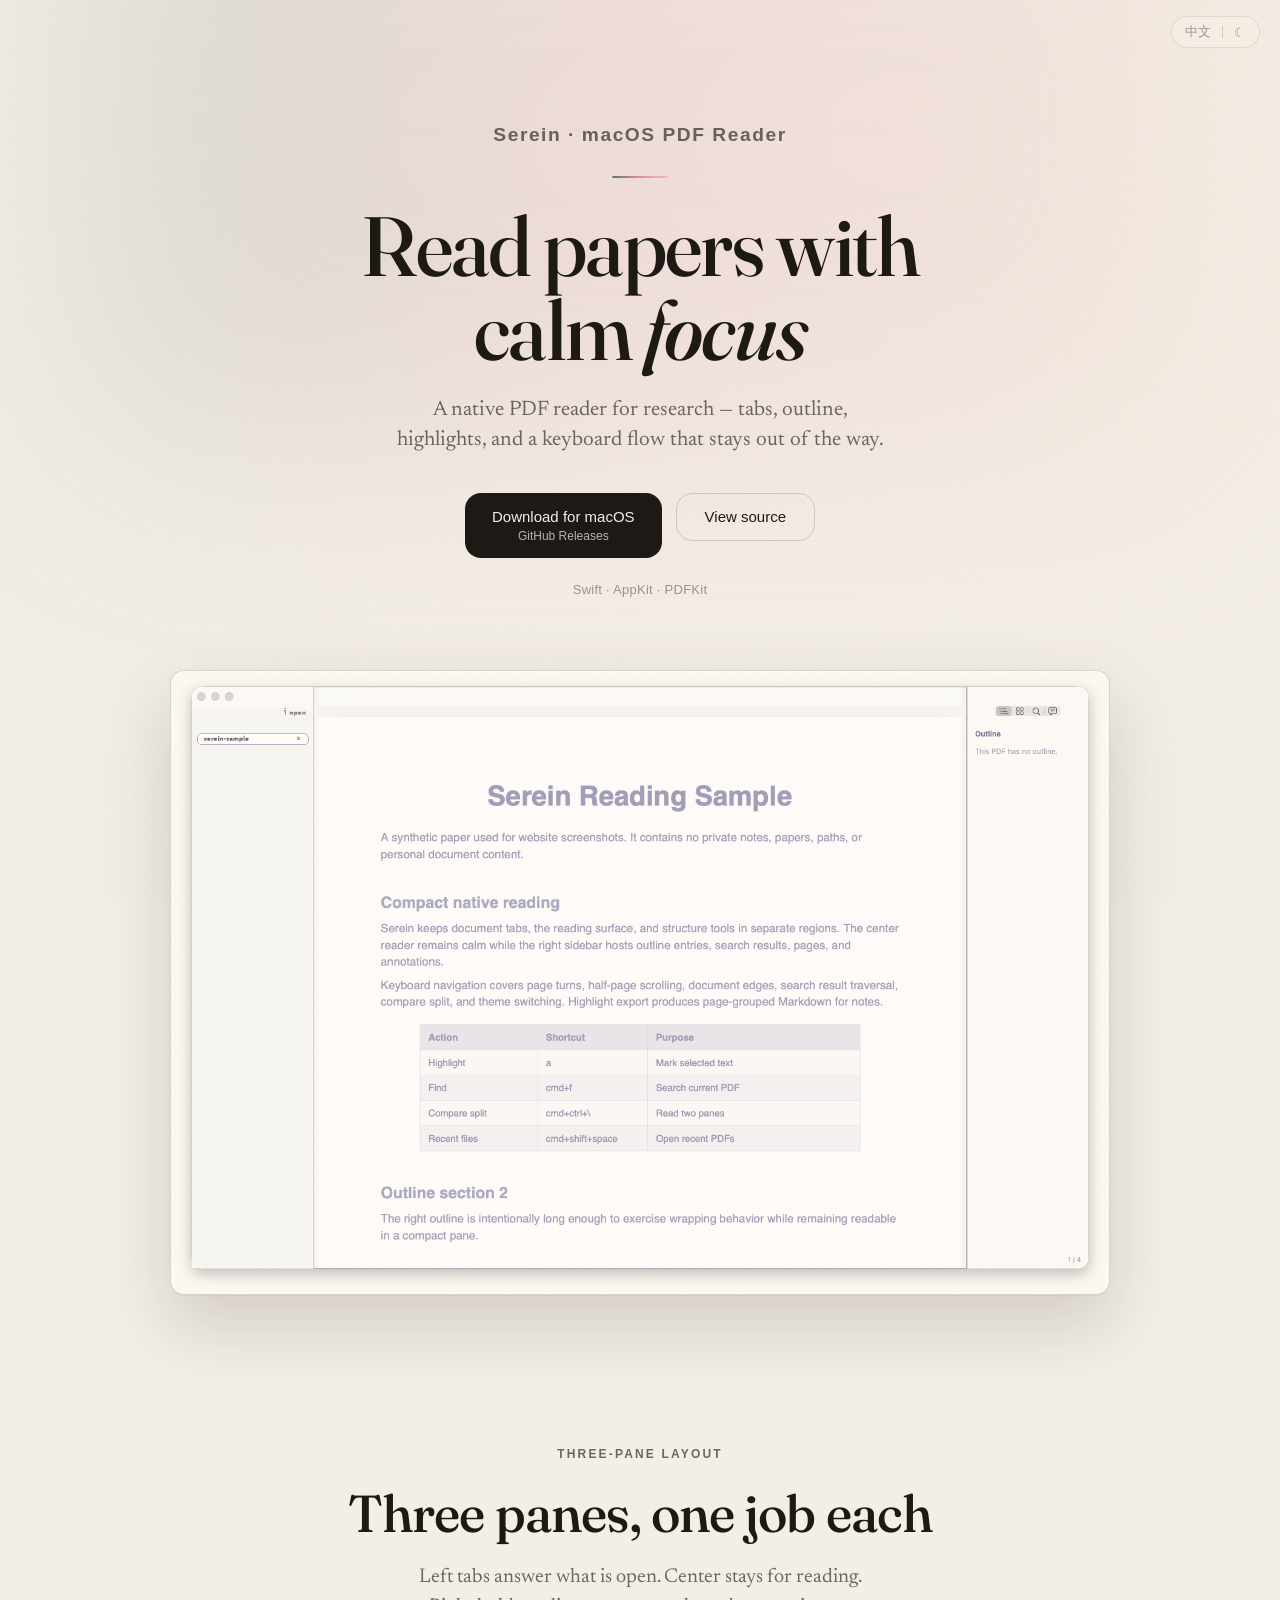
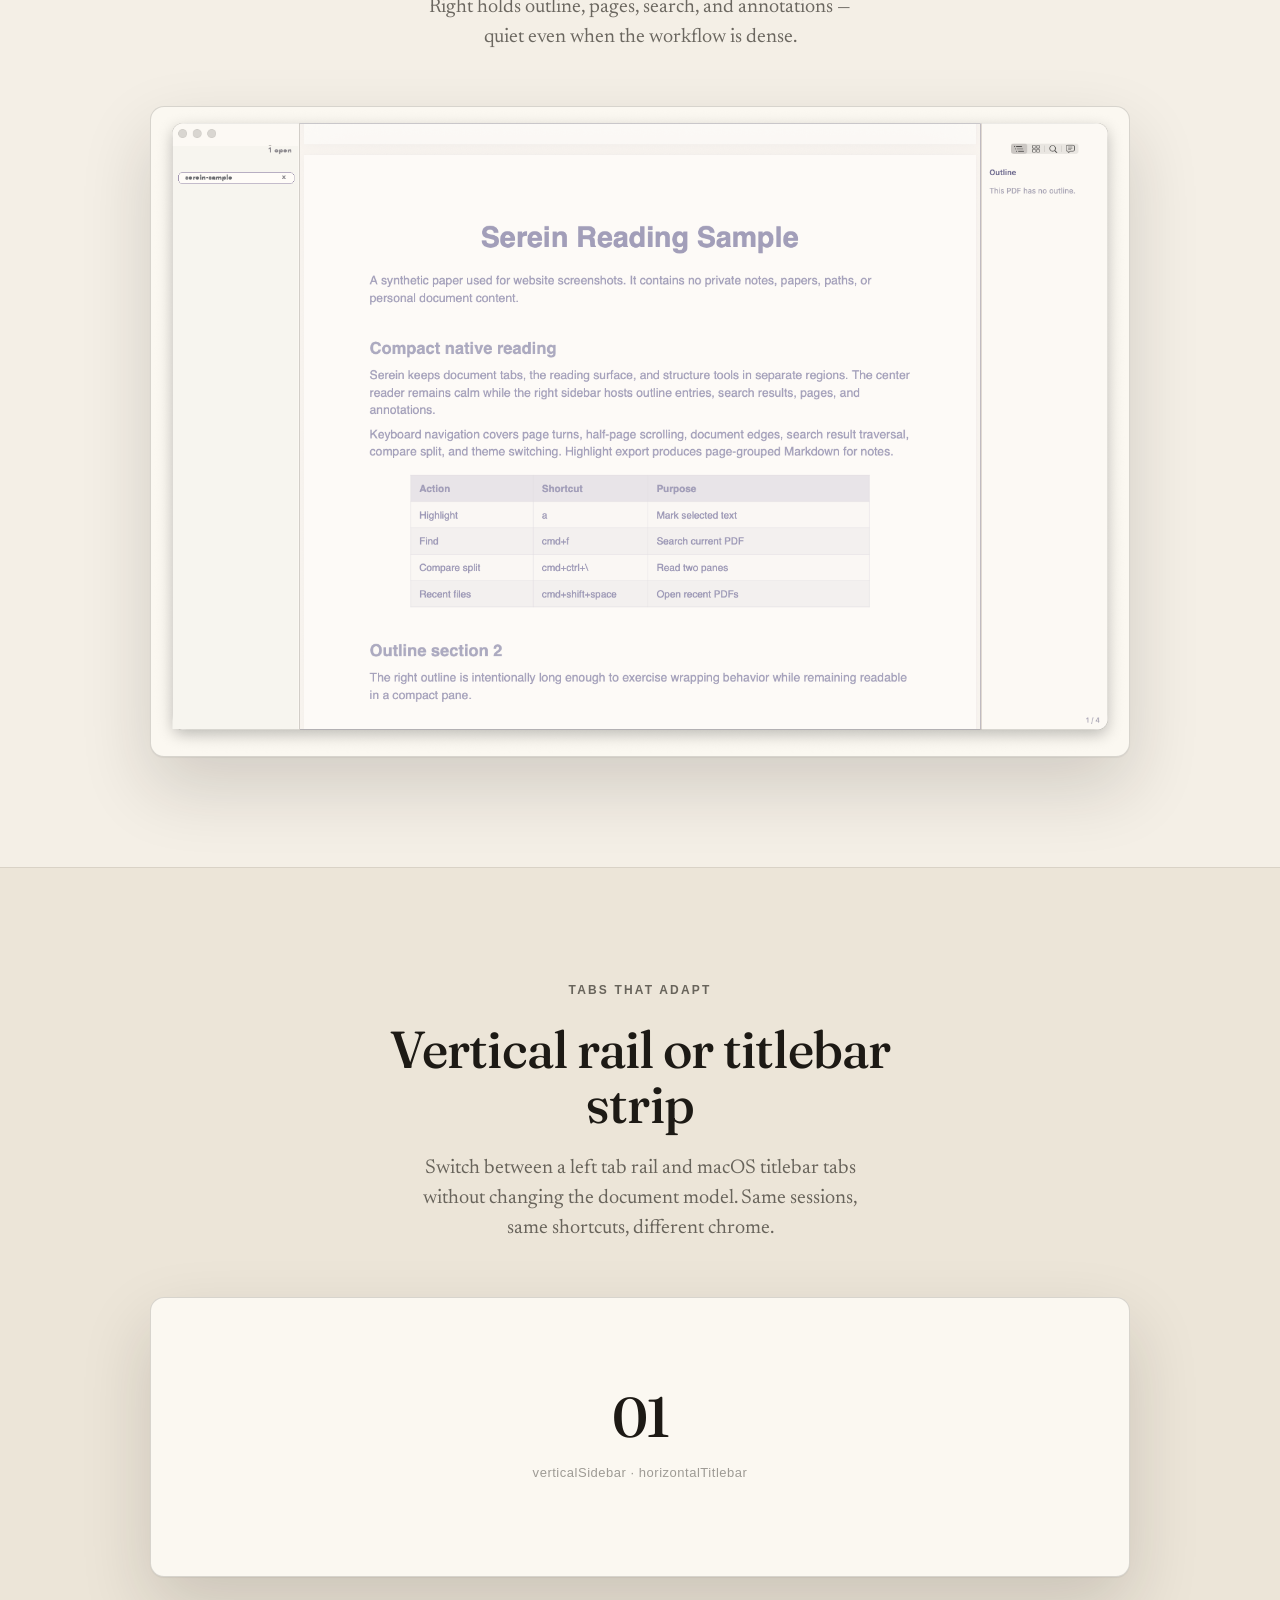
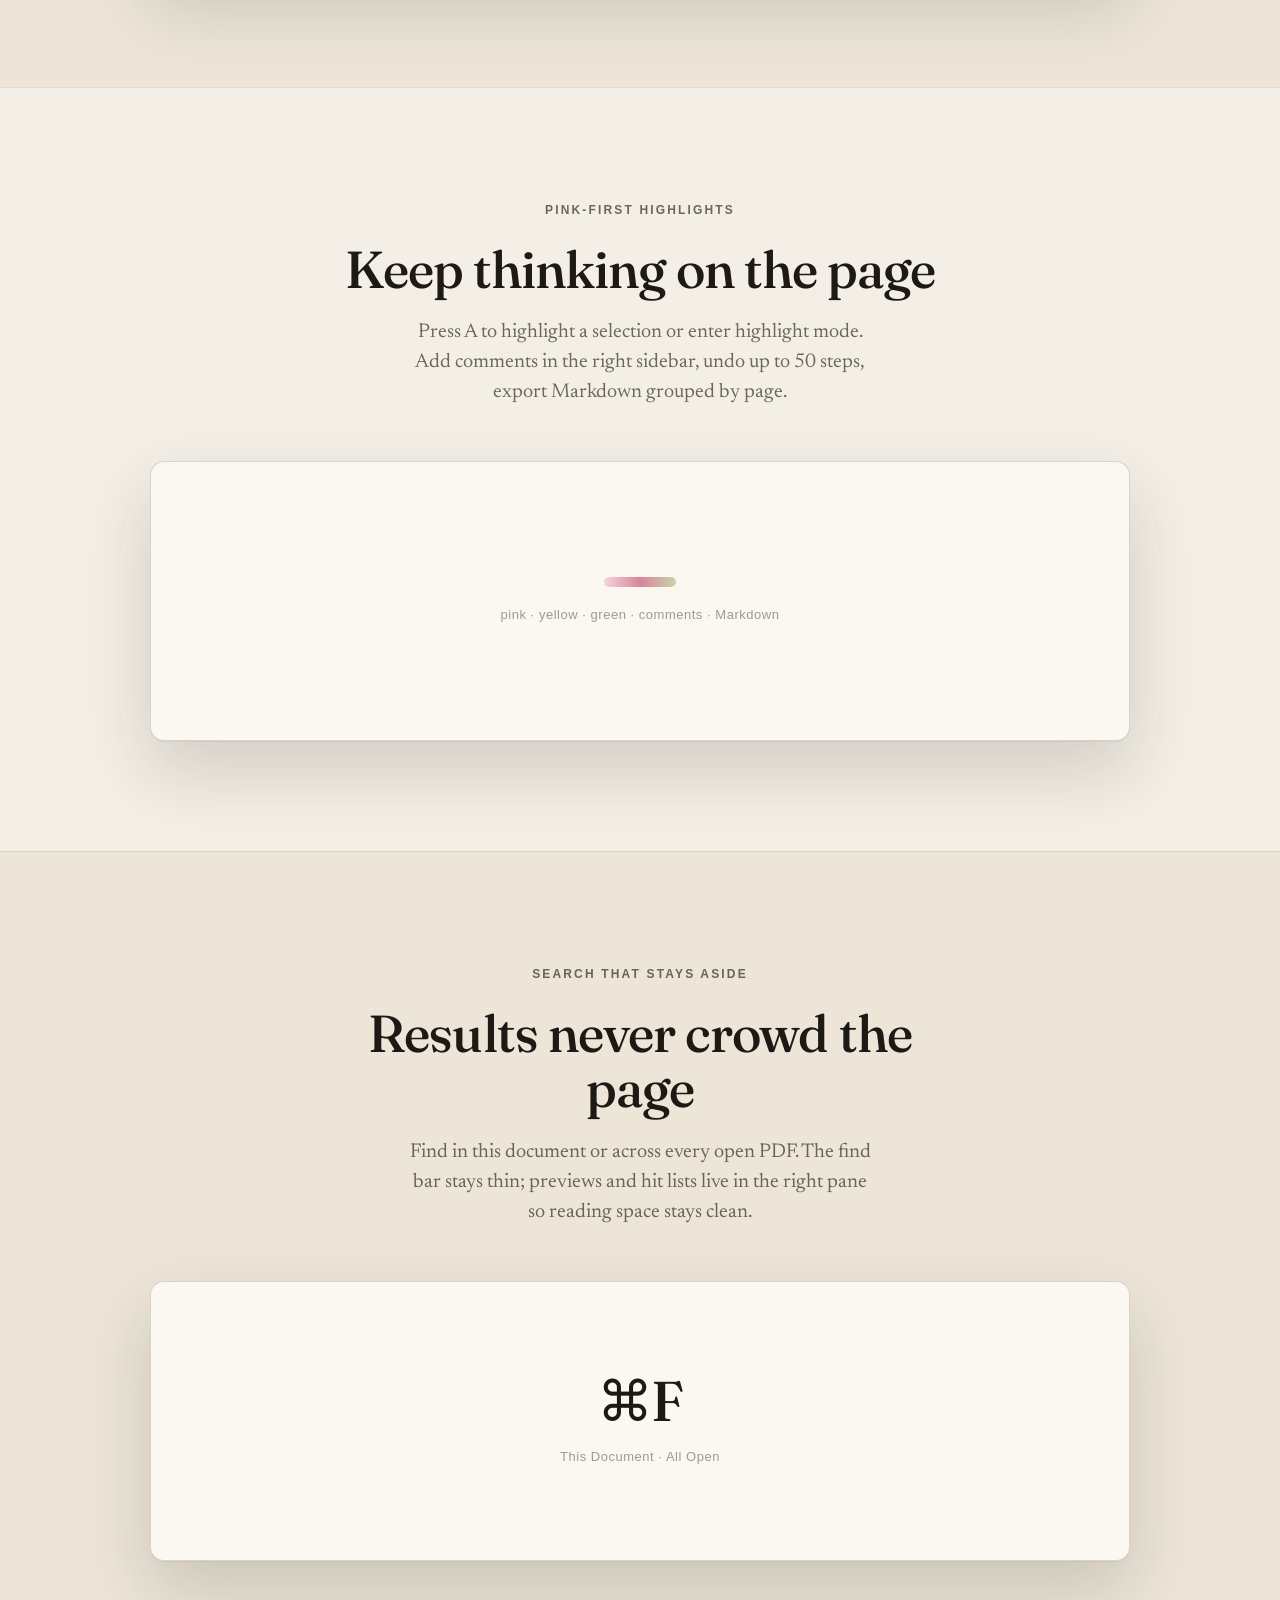
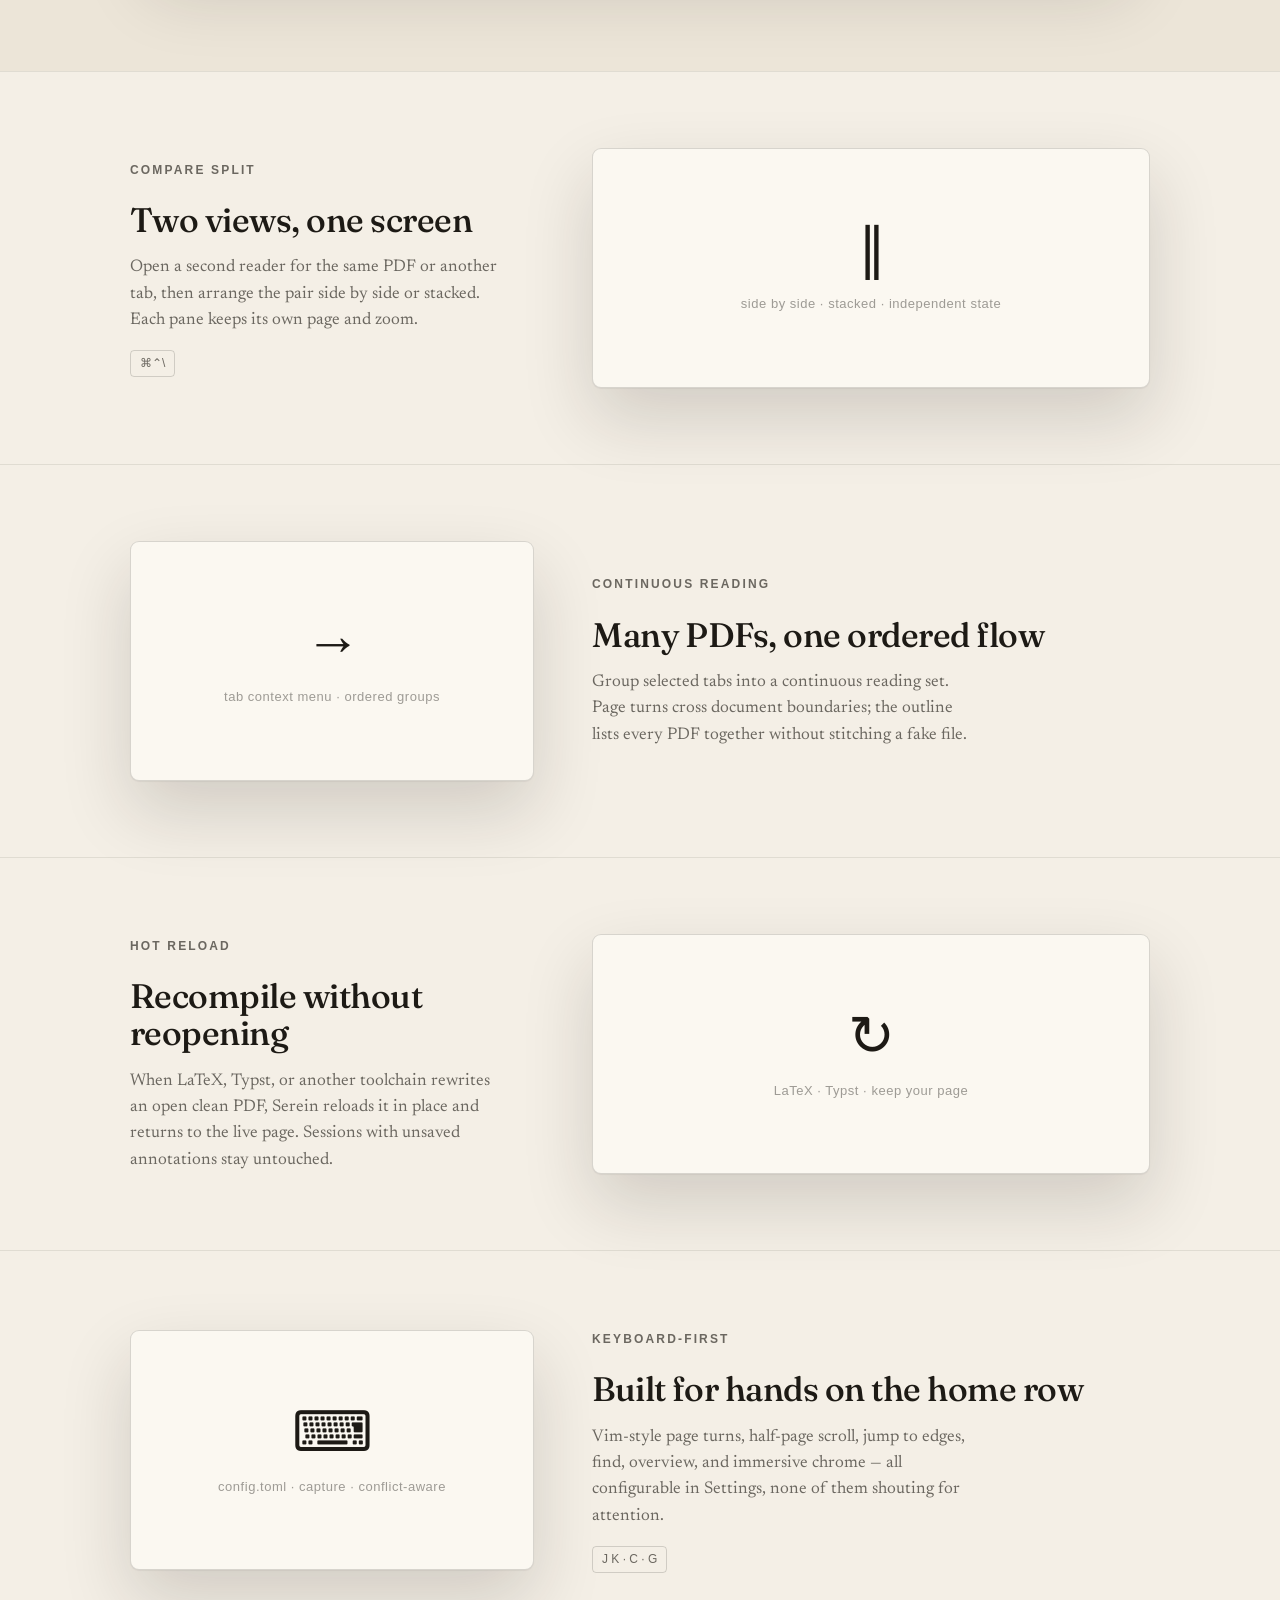
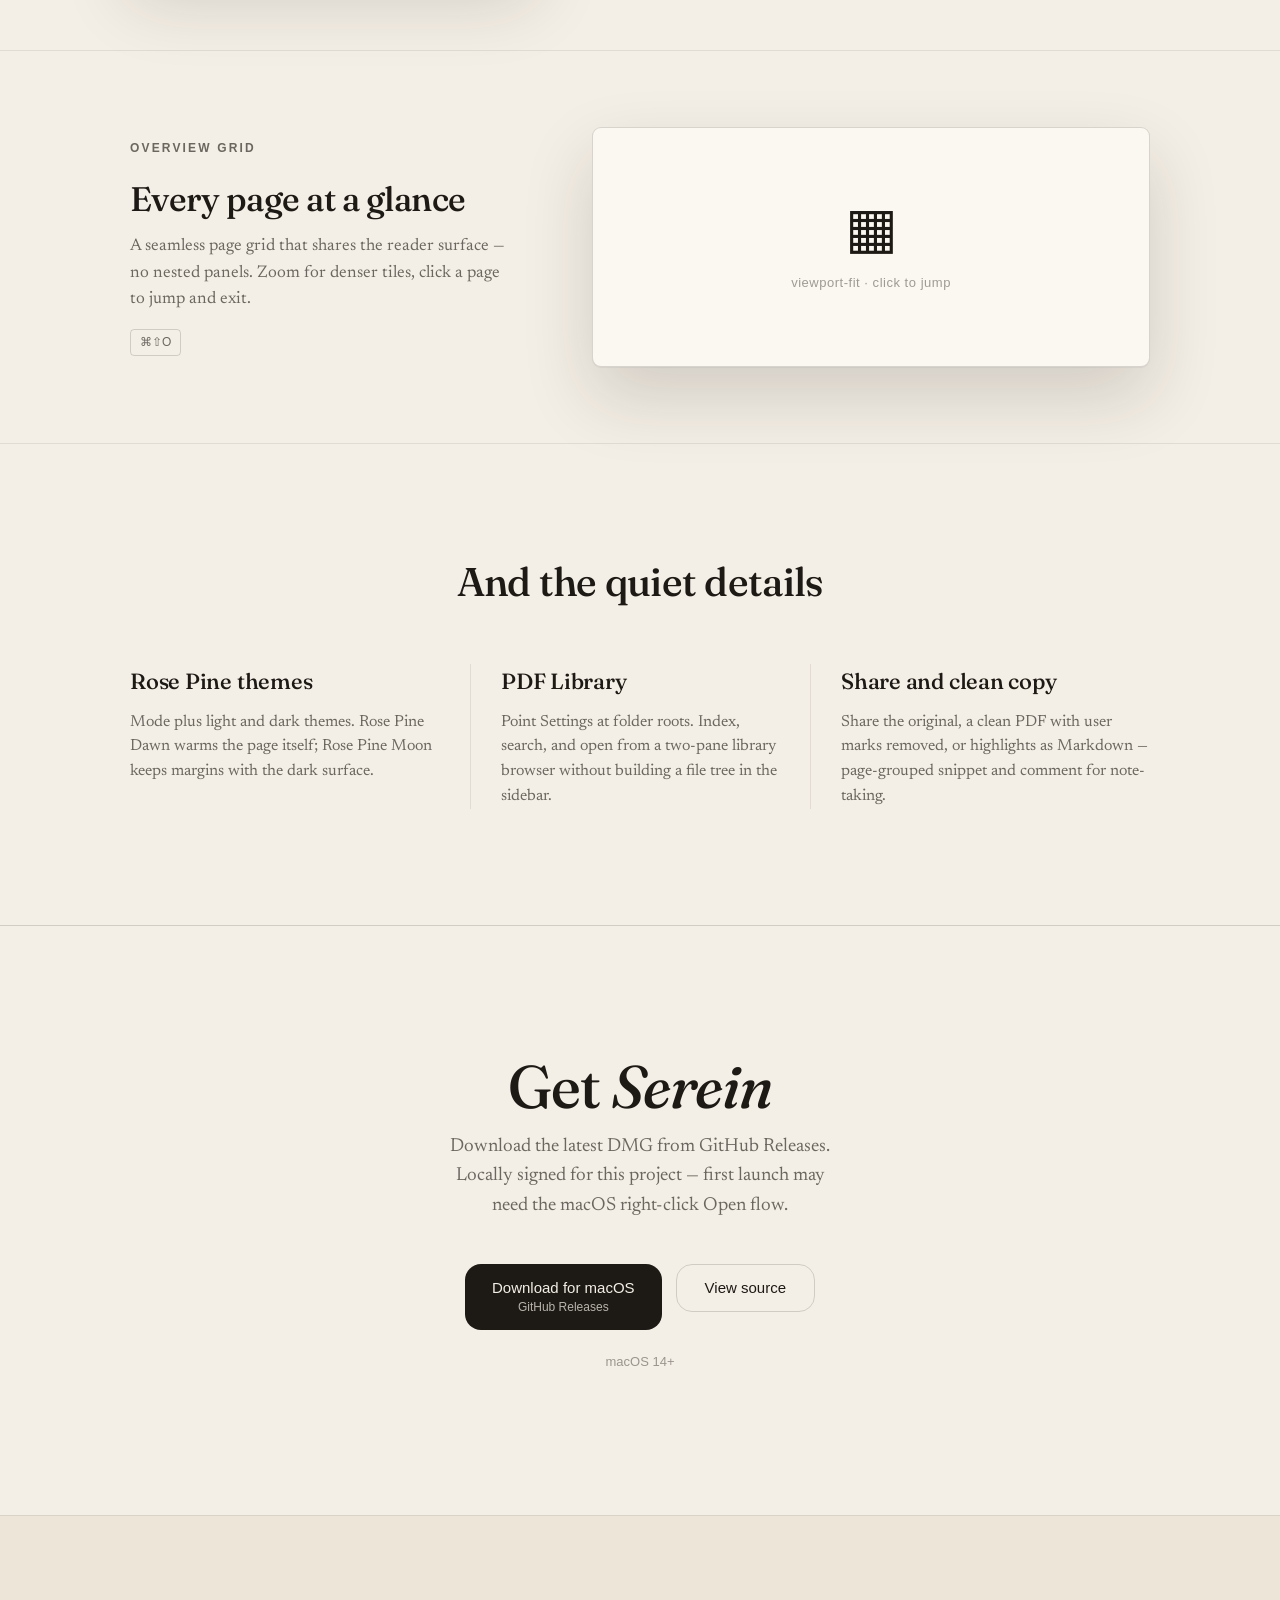
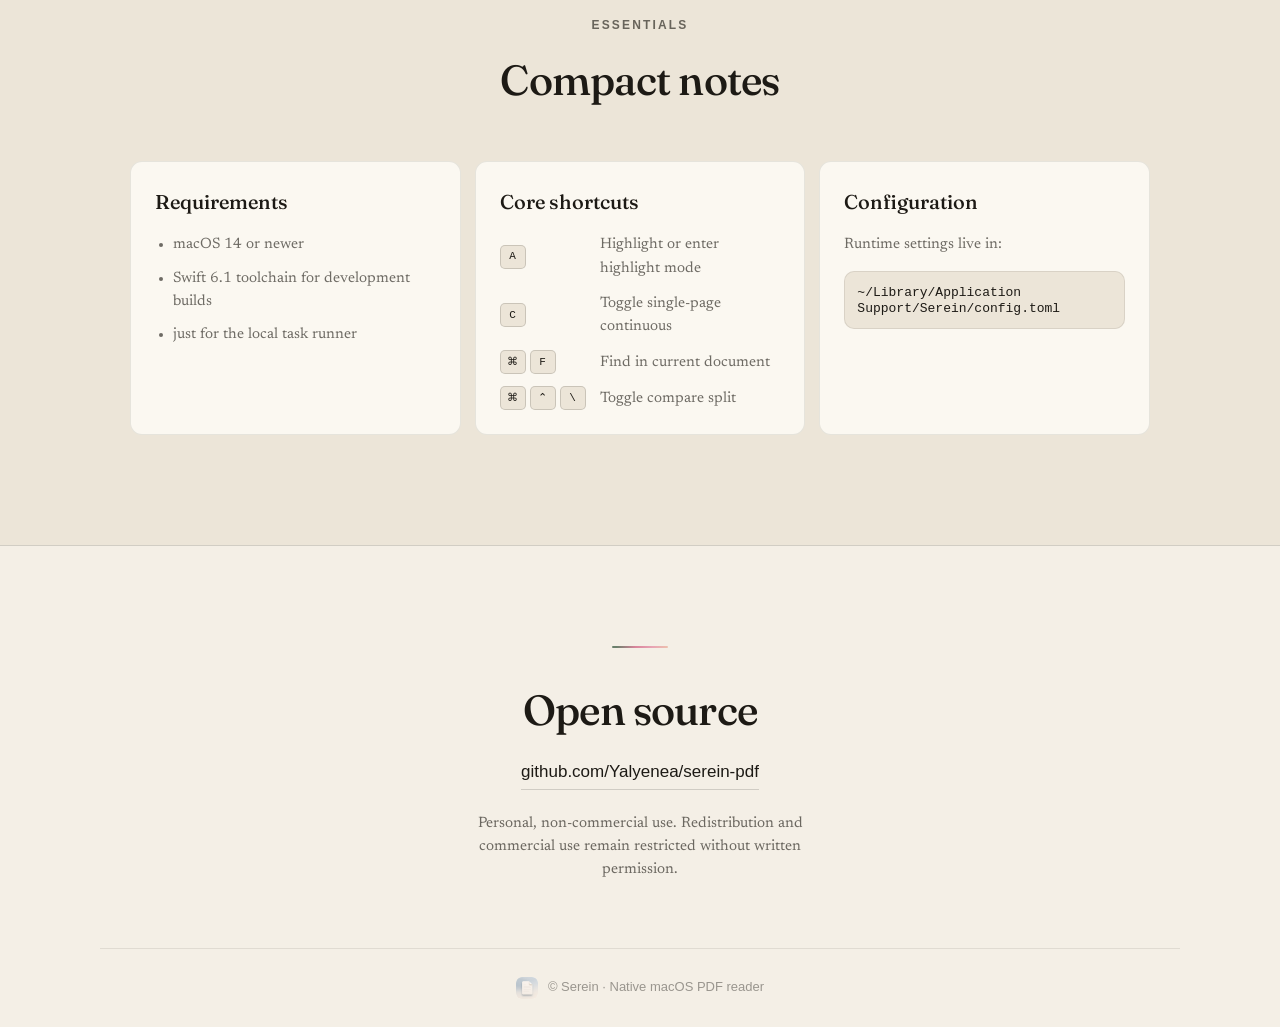
==== commit 8a1e5997: "feat(workspace): support cross-window PDF interactions" ====
--- a/Website/index.html
+++ b/Website/index.html
@@ -151,14 +151,14 @@
               </div>
               <h3 data-i18n="split.title">Two views, one screen</h3>
               <p data-i18n="split.desc">
-                Open a second pane beside the current PDF — same file with independent page and zoom, or another open tab. Compare, cross-check, keep a source open while you work.
+                Open a second reader for the same PDF or another tab, then arrange the pair side by side or stacked. Each pane keeps its own page and zoom.
               </p>
               <span class="kbd">⌘⌃\</span>
             </div>
             <div class="shot row__media shot--card reveal" aria-hidden="true">
               <div class="shot-card">
                 <span class="shot-card__num">∥</span>
-                <p class="shot-card__label" data-i18n="split.card">same PDF · other tab · Option edits pane</p>
+                <p class="shot-card__label" data-i18n="split.card">side by side · stacked · independent state</p>
               </div>
             </div>
           </div>
@@ -192,13 +192,13 @@
               </div>
               <h3 data-i18n="reload.title">Recompile without reopening</h3>
               <p data-i18n="reload.desc">
-                When LaTeX, Typst, or another toolchain rewrites an open clean PDF, Serein reloads it in place. Sessions with unsaved annotations stay untouched.
+                When LaTeX, Typst, or another toolchain rewrites an open clean PDF, Serein reloads it in place and returns to the live page. Sessions with unsaved annotations stay untouched.
               </p>
             </div>
             <div class="shot row__media shot--card reveal" aria-hidden="true">
               <div class="shot-card">
                 <span class="shot-card__num">↻</span>
-                <p class="shot-card__label" data-i18n="reload.card">LaTeX · Typst · atomic replace</p>
+                <p class="shot-card__label" data-i18n="reload.card">LaTeX · Typst · keep your page</p>
               </div>
             </div>
           </div>
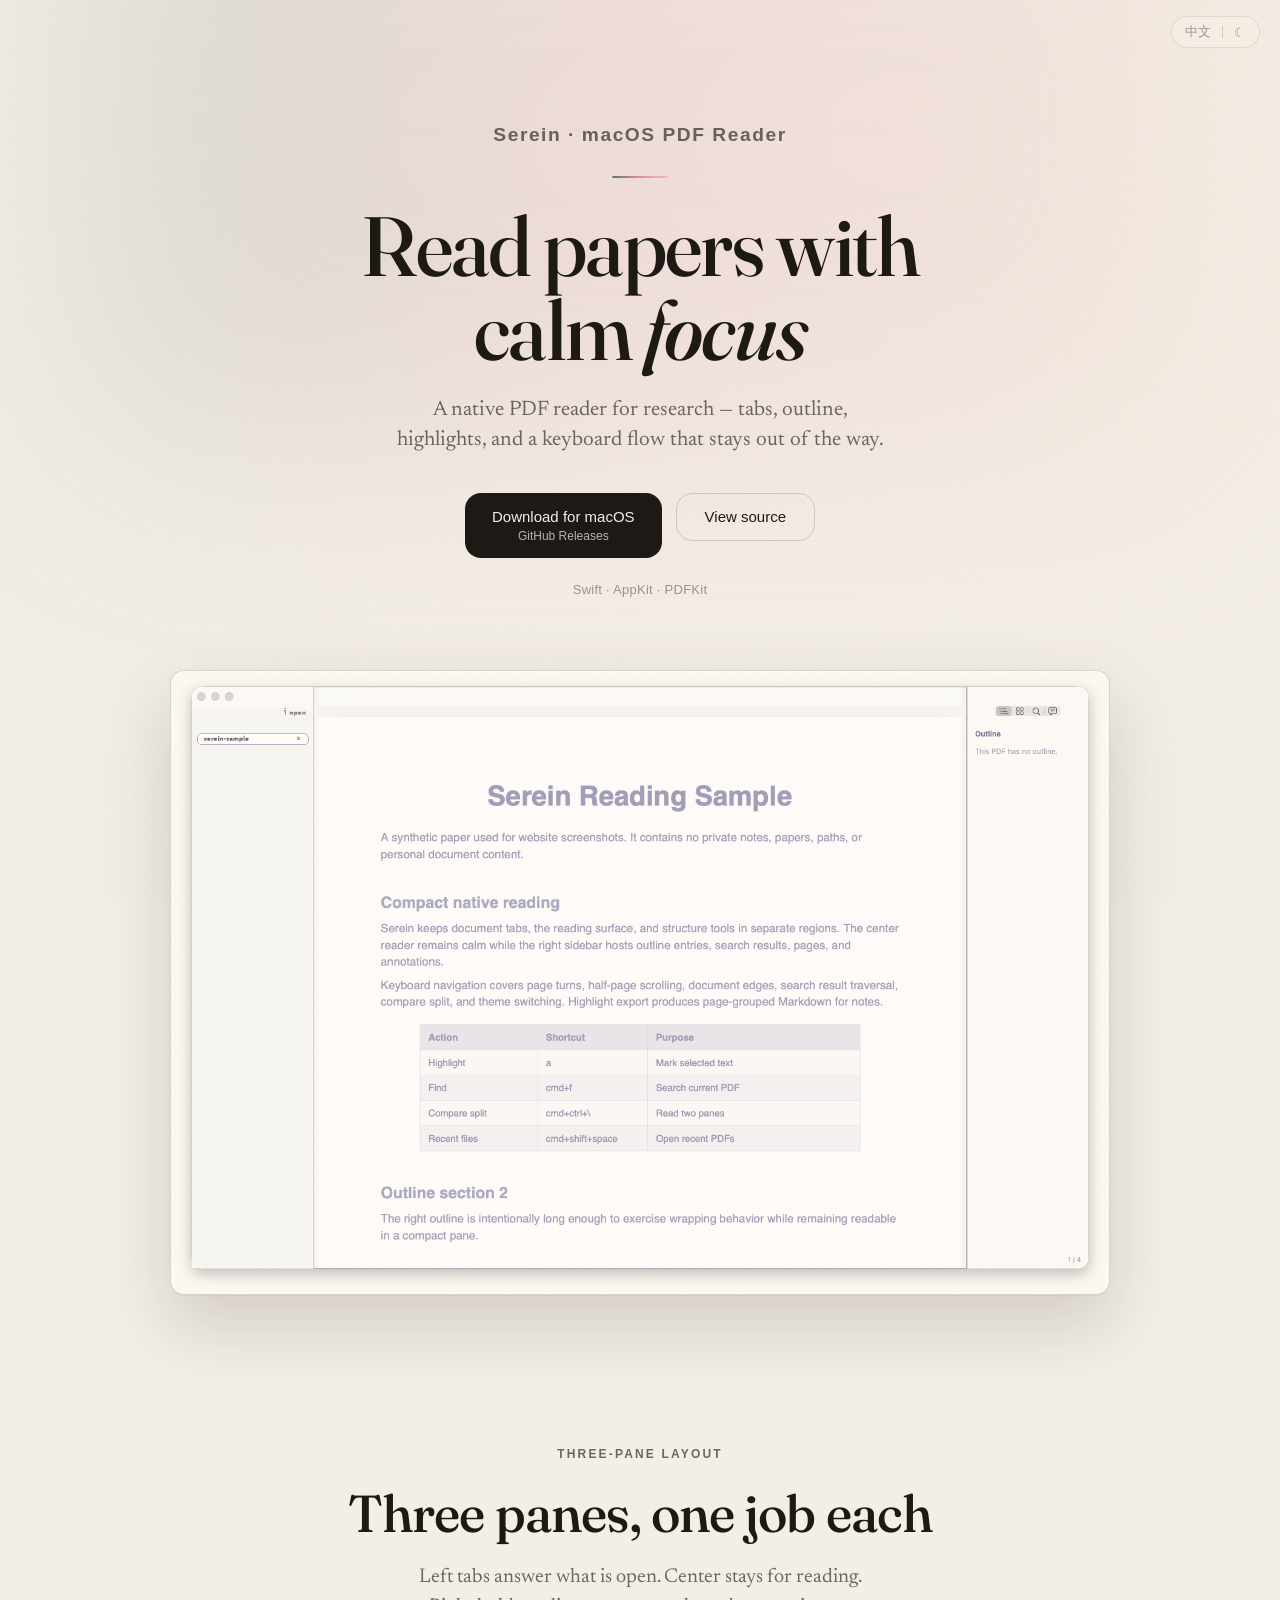
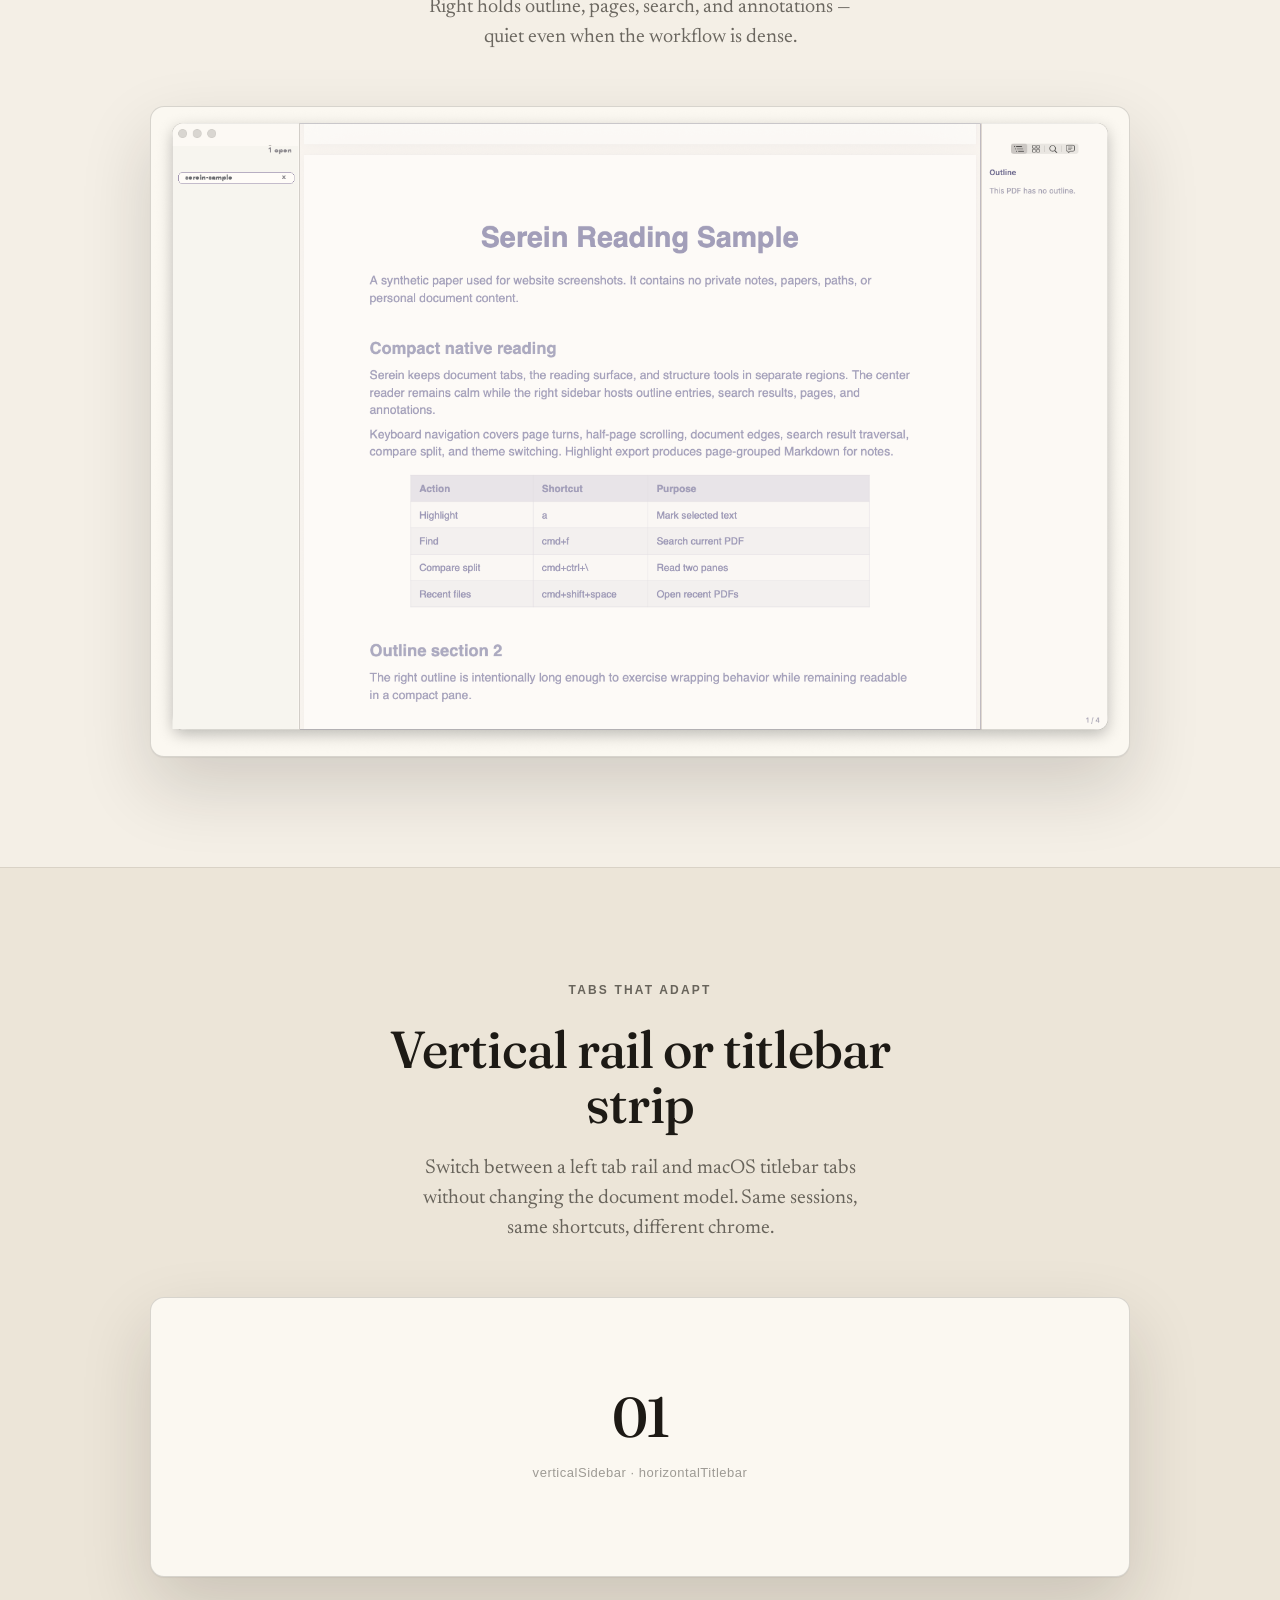
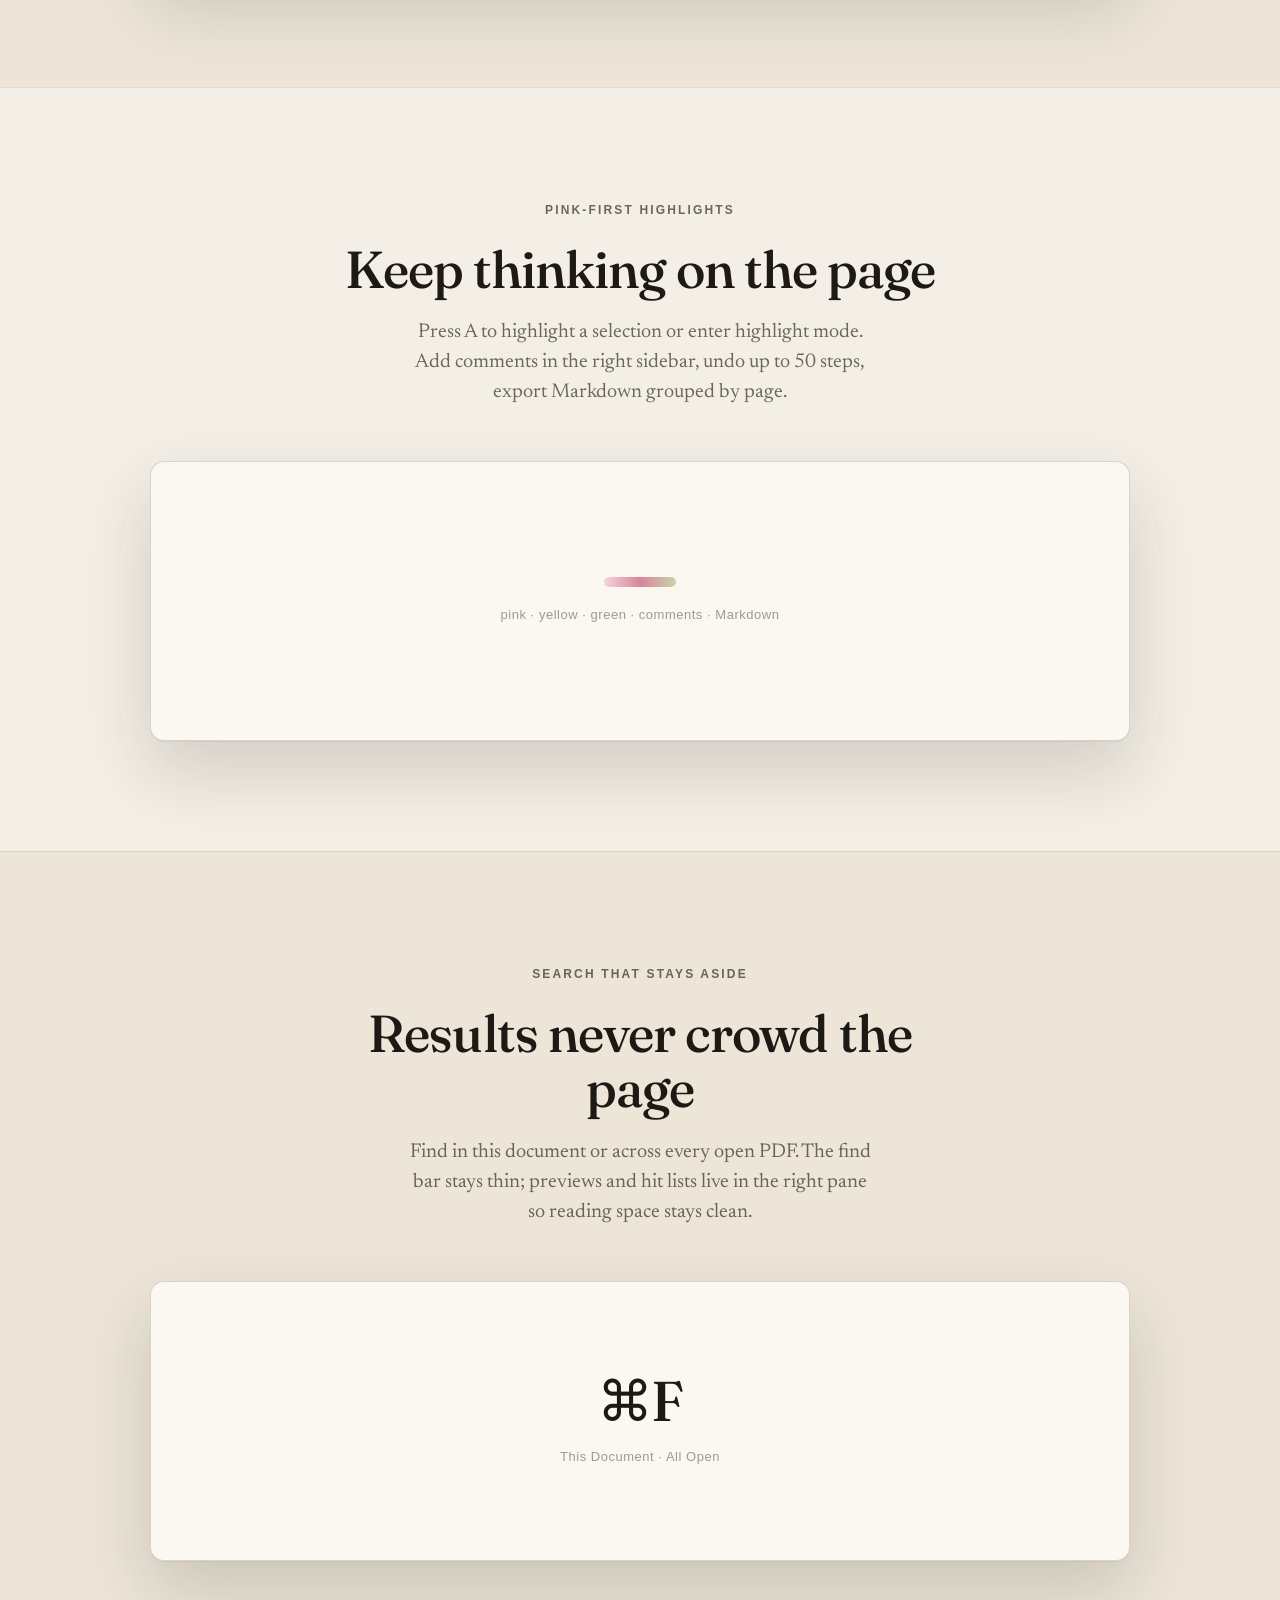
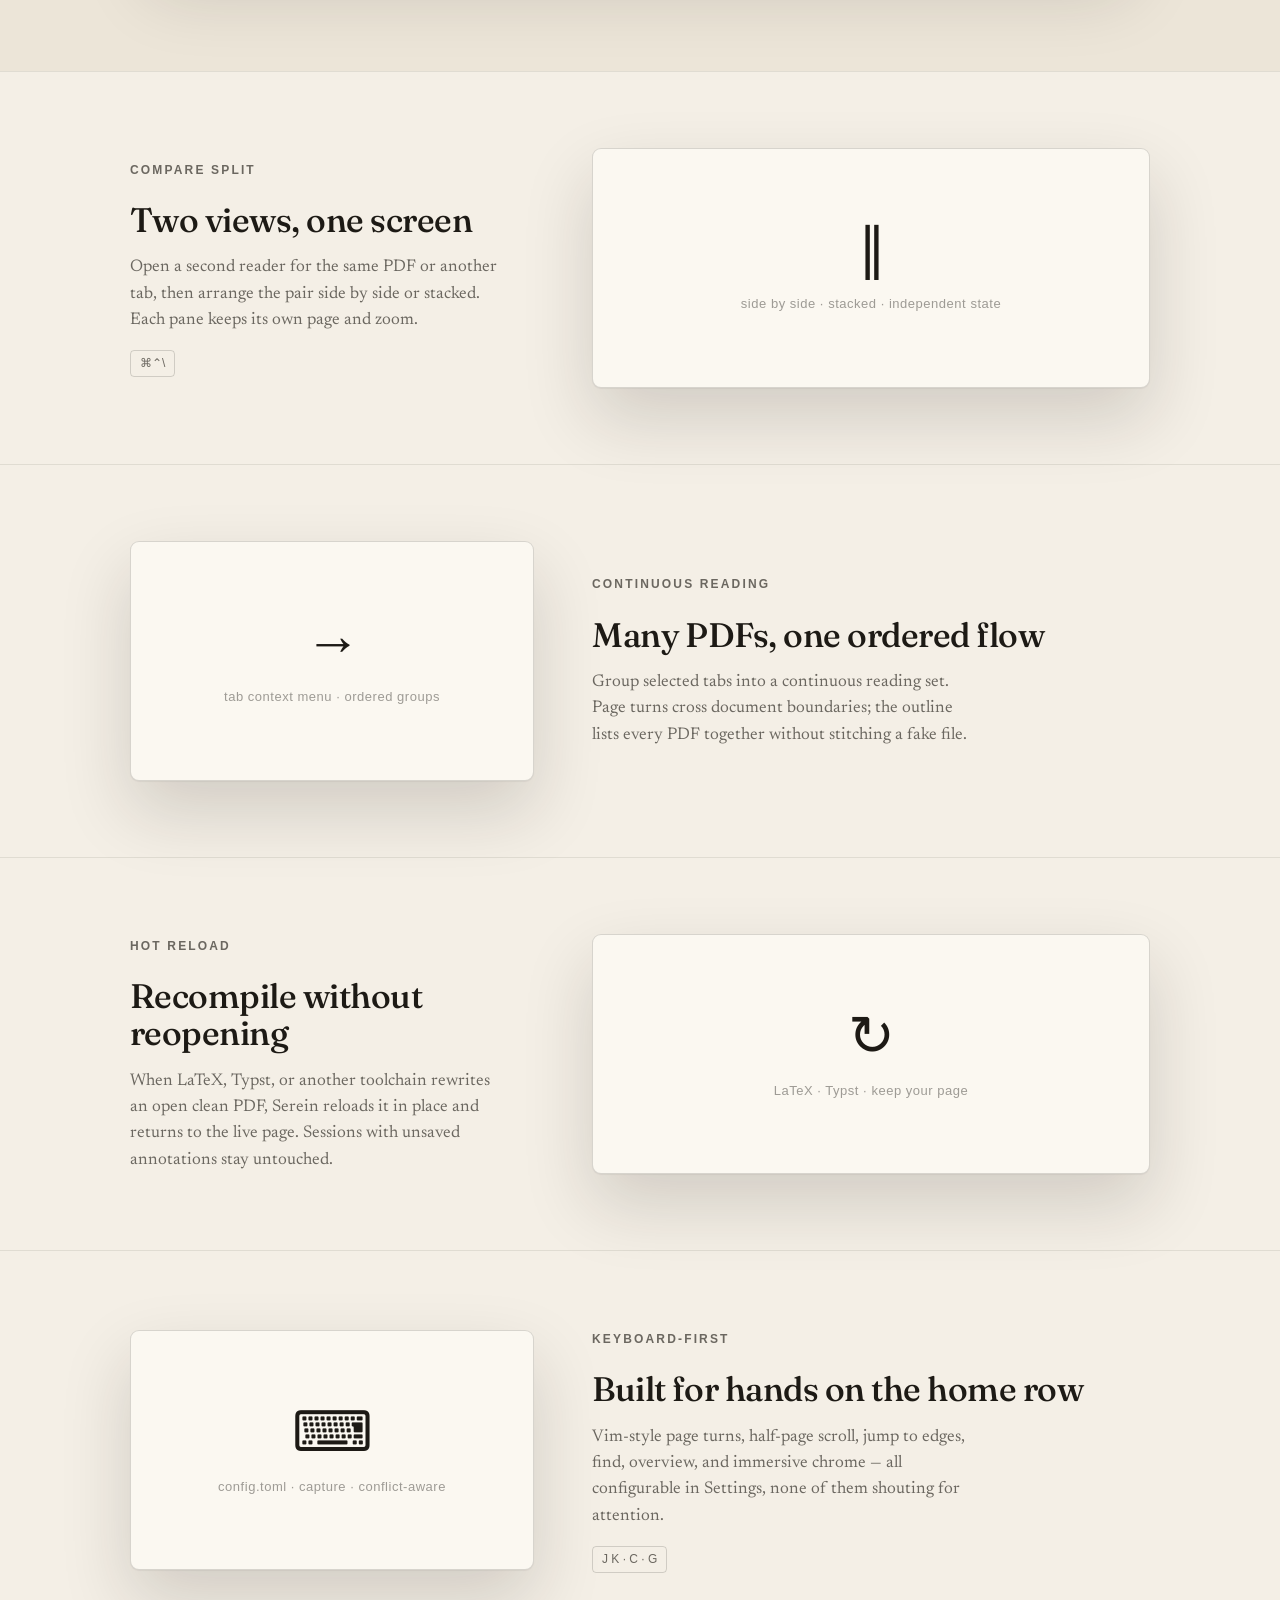
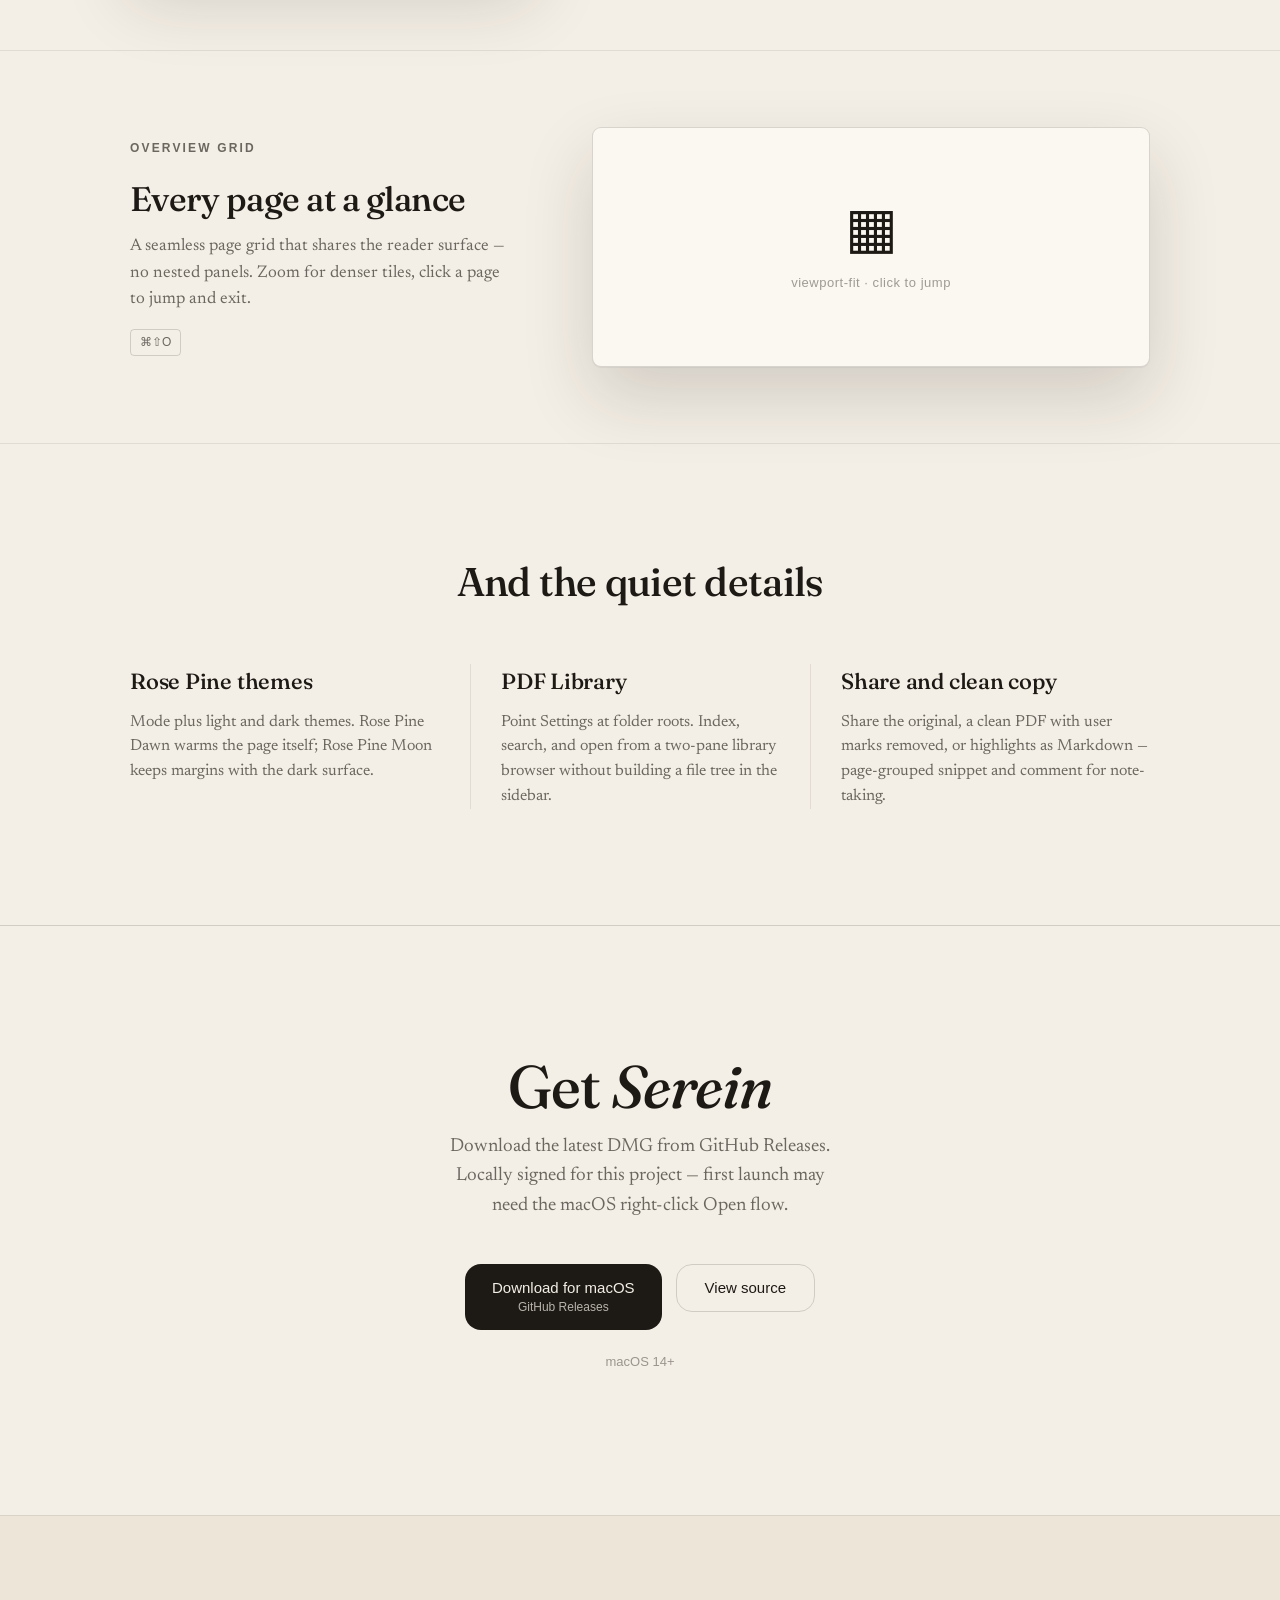
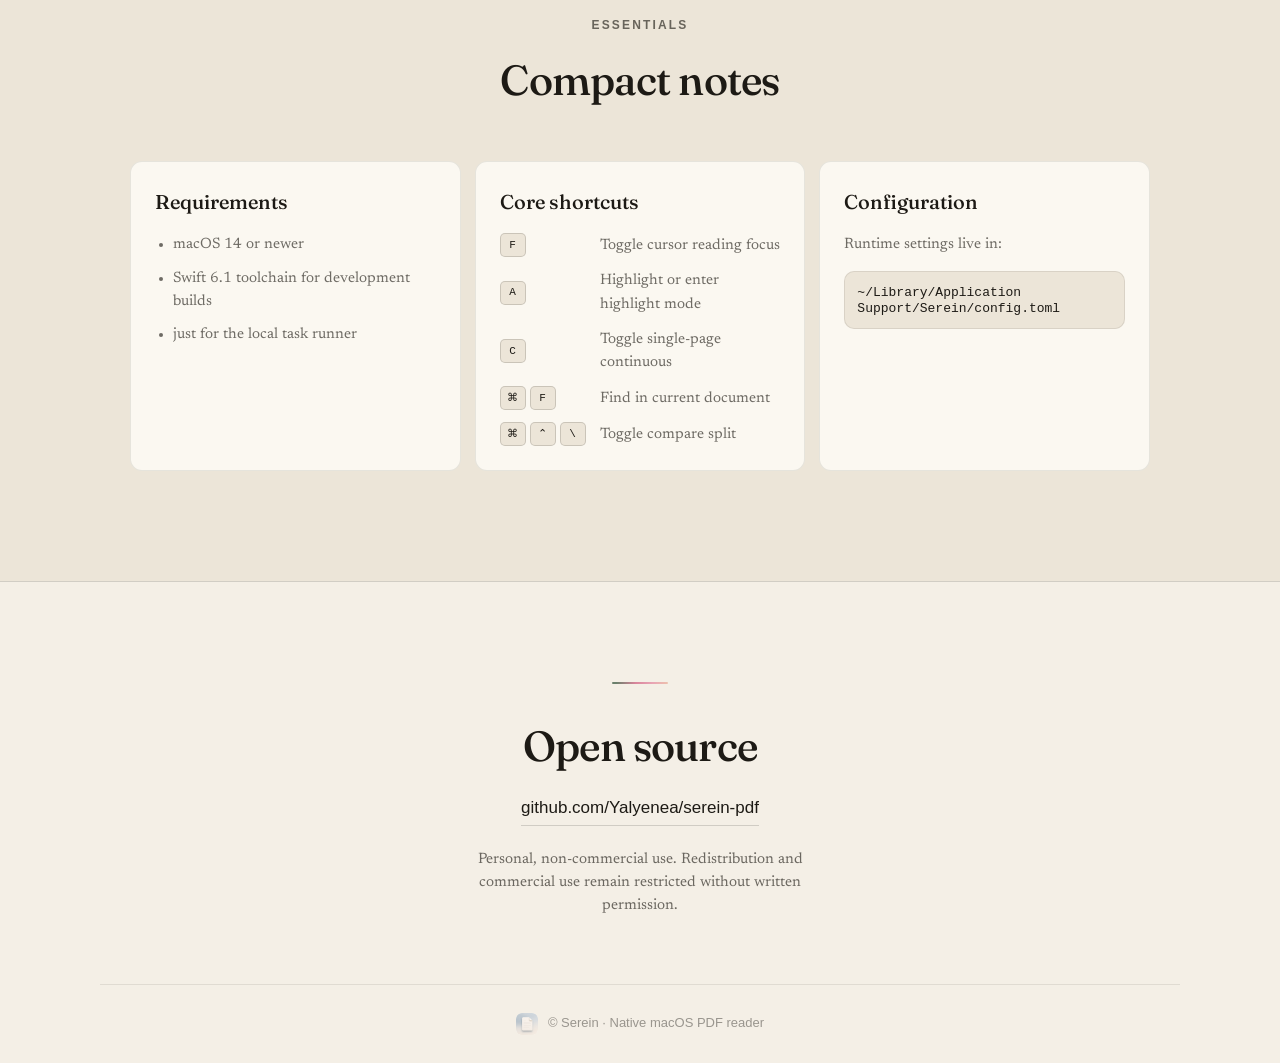
==== commit bcdaf755: "feat(reader): add configurable cursor reading focus" ====
--- a/Website/index.html
+++ b/Website/index.html
@@ -313,6 +313,10 @@
               <h3 data-i18n="docs.keys.title">Core shortcuts</h3>
               <dl class="shortcuts">
                 <div>
+                  <dt><kbd>F</kbd></dt>
+                  <dd data-i18n="docs.keys.focus">Toggle cursor reading focus</dd>
+                </div>
+                <div>
                   <dt><kbd>A</kbd></dt>
                   <dd data-i18n="docs.keys.a">Highlight or enter highlight mode</dd>
                 </div>
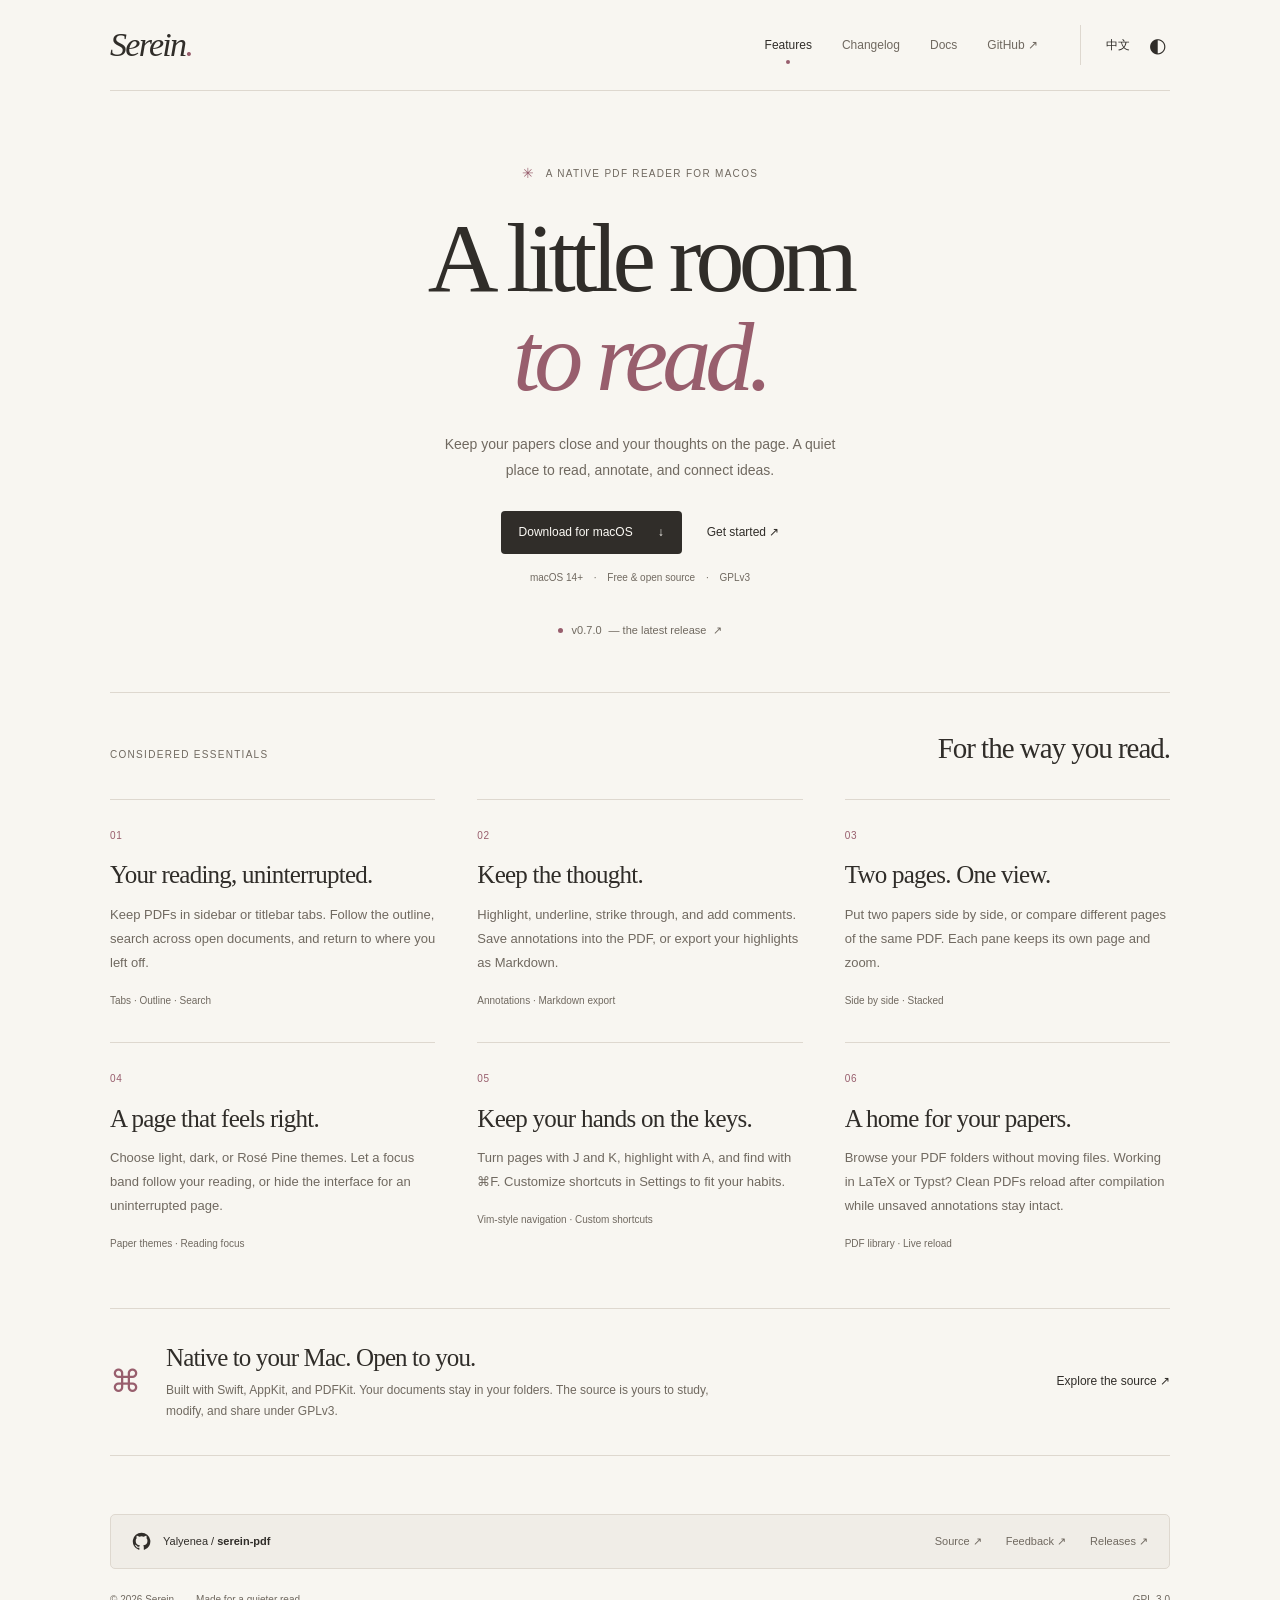
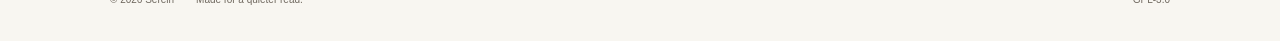
==== commit 58cb25bb: "release: prepare Serein 0.7.0 and public website" ====
--- a/Website/index.html
+++ b/Website/index.html
@@ -1,375 +1,48 @@
 <!doctype html>
 <html lang="en">
-  <head>
-    <meta charset="utf-8">
-    <meta name="viewport" content="width=device-width, initial-scale=1">
-    <meta
-      name="description"
-      content="Serein is a native macOS PDF reader built with Swift, AppKit, and PDFKit. Minimal, keyboard-driven, and made for focused reading."
-    >
-    <title>Serein · Native macOS PDF Reader</title>
-    <link rel="icon" href="assets/app-icon.png">
-    <link rel="apple-touch-icon" href="assets/app-icon.png">
-    <link rel="preconnect" href="https://fonts.googleapis.com">
-    <link rel="preconnect" href="https://fonts.gstatic.com" crossorigin>
-    <link
-      href="https://fonts.googleapis.com/css2?family=Fraunces:ital,opsz,wght@0,9..144,400;0,9..144,500;0,9..144,600;1,9..144,400;1,9..144,500&family=Newsreader:ital,opsz,wght@0,6..72,400;0,6..72,500;1,6..72,400&display=swap"
-      rel="stylesheet"
-    >
-    <link rel="stylesheet" href="assets/styles.css">
-  </head>
-  <body id="top">
-    <div class="controls">
-      <button class="link-btn" type="button" data-lang-toggle aria-label="Switch language">中文</button>
-      <span class="controls__sep" aria-hidden="true"></span>
-      <button class="link-btn" type="button" data-theme-toggle aria-label="Toggle theme">☾</button>
-    </div>
-
-    <main>
-      <section class="hero">
-        <div class="hero__aura" aria-hidden="true"></div>
-        <div class="wrap">
-          <p class="kicker hero__eyebrow rise" style="--d:0.02s" data-i18n="hero.badge">
-            Serein · macOS PDF Reader
-          </p>
-          <div class="hairline-brand rise" style="--d:0.08s" aria-hidden="true"></div>
-          <h1 class="rise" style="--d:0.14s" data-i18n-html="hero.title">
-            Read papers with<br>calm <em>focus</em>
-          </h1>
-          <p class="hero__sub rise" style="--d:0.22s" data-i18n="hero.sub">
-            A native PDF reader for research — tabs, outline, highlights, and a keyboard flow that stays out of the way.
-          </p>
-          <div class="hero__cta dl-row rise" style="--d:0.3s">
-            <a class="btn btn--primary dl-btn" href="https://github.com/Yalyenea/serein-pdf/releases/latest">
-              <span data-i18n="dl.mac">Download for macOS</span>
-              <span class="dl-btn__meta" data-i18n="dl.mac.meta">GitHub Releases</span>
-            </a>
-            <a class="btn btn--ghost" href="https://github.com/Yalyenea/serein-pdf">
-              <span data-i18n="dl.source">View source</span>
-            </a>
-          </div>
-          <p class="hero__note rise" style="--d:0.38s" data-i18n="hero.note">
-            Swift · AppKit · PDFKit
-          </p>
-        </div>
-        <div class="wrap hero__shot rise" style="--d:0.46s">
-          <figure class="shot">
-            <img
-              src="assets/serein-reader.png"
-              width="1548"
-              height="1028"
-              alt="Serein reader window with vertical tabs, PDF pages, and right sidebar"
-              data-i18n-attr="alt:hero.shotAlt"
-            >
-          </figure>
-        </div>
-      </section>
-
-      <section id="features">
-        <div class="feature">
-          <div class="wrap">
-            <div class="feature__meta reveal">
-              <span class="kicker" data-i18n="layout.kicker">Three-pane layout</span>
-            </div>
-            <h2 class="reveal" data-i18n="layout.title">Three panes, one job each</h2>
-            <p class="feature__desc reveal" data-i18n="layout.desc">
-              Left tabs answer what is open. Center stays for reading. Right holds outline, pages, search, and annotations — quiet even when the workflow is dense.
-            </p>
-            <figure class="shot reveal">
-              <img
-                src="assets/serein-reader.png"
-                width="1548"
-                height="1028"
-                alt=""
-                aria-hidden="true"
-              >
-            </figure>
-          </div>
-        </div>
-
-        <div class="feature feature--alt">
-          <div class="wrap">
-            <div class="feature__meta reveal">
-              <span class="kicker" data-i18n="tabs.kicker">Tabs that adapt</span>
-            </div>
-            <h2 class="reveal" data-i18n="tabs.title">Vertical rail or titlebar strip</h2>
-            <p class="feature__desc reveal" data-i18n="tabs.desc">
-              Switch between a left tab rail and macOS titlebar tabs without changing the document model. Same sessions, same shortcuts, different chrome.
-            </p>
-            <div class="shot shot--card reveal" aria-hidden="true">
-              <div class="shot-card">
-                <span class="shot-card__num">01</span>
-                <p class="shot-card__label" data-i18n="tabs.card">verticalSidebar · horizontalTitlebar</p>
-              </div>
-            </div>
-          </div>
-        </div>
-
-        <div class="feature">
-          <div class="wrap">
-            <div class="feature__meta reveal">
-              <span class="kicker" data-i18n="note.kicker">Pink-first highlights</span>
-            </div>
-            <h2 class="reveal" data-i18n="note.title">Keep thinking on the page</h2>
-            <p class="feature__desc reveal" data-i18n="note.desc">
-              Press <span class="kbd-inline">A</span> to highlight a selection or enter highlight mode. Add comments in the right sidebar, undo up to 50 steps, export Markdown grouped by page.
-            </p>
-            <div class="shot shot--card reveal" aria-hidden="true">
-              <div class="shot-card">
-                <span class="shot-card__swatch"></span>
-                <p class="shot-card__label" data-i18n="note.card">pink · yellow · green · comments · Markdown</p>
-              </div>
-            </div>
-          </div>
-        </div>
-
-        <div class="feature feature--alt">
-          <div class="wrap">
-            <div class="feature__meta reveal">
-              <span class="kicker" data-i18n="search.kicker">Search that stays aside</span>
-            </div>
-            <h2 class="reveal" data-i18n="search.title">Results never crowd the page</h2>
-            <p class="feature__desc reveal" data-i18n="search.desc">
-              Find in this document or across every open PDF. The find bar stays thin; previews and hit lists live in the right pane so reading space stays clean.
-            </p>
-            <div class="shot shot--card reveal" aria-hidden="true">
-              <div class="shot-card">
-                <span class="shot-card__num">⌘F</span>
-                <p class="shot-card__label" data-i18n="search.card">This Document · All Open</p>
-              </div>
-            </div>
-          </div>
-        </div>
-      </section>
-
-      <section class="rows" aria-label="More capabilities">
-        <div class="row">
-          <div class="wrap row__grid">
-            <div class="row__text reveal">
-              <div class="feature__meta">
-                <span class="kicker" data-i18n="split.kicker">Compare split</span>
-              </div>
-              <h3 data-i18n="split.title">Two views, one screen</h3>
-              <p data-i18n="split.desc">
-                Open a second reader for the same PDF or another tab, then arrange the pair side by side or stacked. Each pane keeps its own page and zoom.
-              </p>
-              <span class="kbd">⌘⌃\</span>
-            </div>
-            <div class="shot row__media shot--card reveal" aria-hidden="true">
-              <div class="shot-card">
-                <span class="shot-card__num">∥</span>
-                <p class="shot-card__label" data-i18n="split.card">side by side · stacked · independent state</p>
-              </div>
-            </div>
-          </div>
-        </div>
-
-        <div class="row row--reverse">
-          <div class="wrap row__grid">
-            <div class="row__text reveal">
-              <div class="feature__meta">
-                <span class="kicker" data-i18n="flow.kicker">Continuous reading</span>
-              </div>
-              <h3 data-i18n="flow.title">Many PDFs, one ordered flow</h3>
-              <p data-i18n="flow.desc">
-                Group selected tabs into a continuous reading set. Page turns cross document boundaries; the outline lists every PDF together without stitching a fake file.
-              </p>
-            </div>
-            <div class="shot row__media shot--card reveal" aria-hidden="true">
-              <div class="shot-card">
-                <span class="shot-card__num">→</span>
-                <p class="shot-card__label" data-i18n="flow.card">tab context menu · ordered groups</p>
-              </div>
-            </div>
-          </div>
-        </div>
-
-        <div class="row">
-          <div class="wrap row__grid">
-            <div class="row__text reveal">
-              <div class="feature__meta">
-                <span class="kicker" data-i18n="reload.kicker">Hot reload</span>
-              </div>
-              <h3 data-i18n="reload.title">Recompile without reopening</h3>
-              <p data-i18n="reload.desc">
-                When LaTeX, Typst, or another toolchain rewrites an open clean PDF, Serein reloads it in place and returns to the live page. Sessions with unsaved annotations stay untouched.
-              </p>
-            </div>
-            <div class="shot row__media shot--card reveal" aria-hidden="true">
-              <div class="shot-card">
-                <span class="shot-card__num">↻</span>
-                <p class="shot-card__label" data-i18n="reload.card">LaTeX · Typst · keep your page</p>
-              </div>
-            </div>
-          </div>
-        </div>
-
-        <div class="row row--reverse">
-          <div class="wrap row__grid">
-            <div class="row__text reveal">
-              <div class="feature__meta">
-                <span class="kicker" data-i18n="keys.kicker">Keyboard-first</span>
-              </div>
-              <h3 data-i18n="keys.title">Built for hands on the home row</h3>
-              <p data-i18n="keys.desc">
-                Vim-style page turns, half-page scroll, jump to edges, find, overview, and immersive chrome — all configurable in Settings, none of them shouting for attention.
-              </p>
-              <span class="kbd">J K · C · G</span>
-            </div>
-            <div class="shot row__media shot--card reveal" aria-hidden="true">
-              <div class="shot-card">
-                <span class="shot-card__num">⌨</span>
-                <p class="shot-card__label" data-i18n="keys.card">config.toml · capture · conflict-aware</p>
-              </div>
-            </div>
-          </div>
-        </div>
-
-        <div class="row">
-          <div class="wrap row__grid">
-            <div class="row__text reveal">
-              <div class="feature__meta">
-                <span class="kicker" data-i18n="overview.kicker">Overview grid</span>
-              </div>
-              <h3 data-i18n="overview.title">Every page at a glance</h3>
-              <p data-i18n="overview.desc">
-                A seamless page grid that shares the reader surface — no nested panels. Zoom for denser tiles, click a page to jump and exit.
-              </p>
-              <span class="kbd">⌘⇧O</span>
-            </div>
-            <div class="shot row__media shot--card reveal" aria-hidden="true">
-              <div class="shot-card">
-                <span class="shot-card__num">▦</span>
-                <p class="shot-card__label" data-i18n="overview.card">viewport-fit · click to jump</p>
-              </div>
-            </div>
-          </div>
-        </div>
-      </section>
-
-      <section class="details">
-        <div class="wrap">
-          <div class="details__head reveal">
-            <h2 data-i18n="details.title">And the quiet details</h2>
-          </div>
-          <div class="details__grid">
-            <div class="details__item reveal">
-              <h3 data-i18n="d.theme.title">Rose Pine themes</h3>
-              <p data-i18n="d.theme.desc">
-                Mode plus light and dark themes. Rose Pine Dawn warms the page itself; Rose Pine Moon keeps margins with the dark surface.
-              </p>
-            </div>
-            <div class="details__item reveal">
-              <h3 data-i18n="d.library.title">PDF Library</h3>
-              <p data-i18n="d.library.desc">
-                Point Settings at folder roots. Index, search, and open from a two-pane library browser without building a file tree in the sidebar.
-              </p>
-            </div>
-            <div class="details__item reveal">
-              <h3 data-i18n="d.export.title">Share and clean copy</h3>
-              <p data-i18n="d.export.desc">
-                Share the original, a clean PDF with user marks removed, or highlights as Markdown — page-grouped snippet and comment for note-taking.
-              </p>
-            </div>
-          </div>
-        </div>
-      </section>
-
-      <section class="download" id="download">
-        <div class="wrap">
-          <h2 class="reveal" data-i18n-html="dl.title">Get <em>Serein</em></h2>
-          <p class="download__sub reveal" data-i18n="dl.sub">
-            Download the latest DMG from GitHub Releases. Locally signed for this project — first launch may need the macOS right-click Open flow.
-          </p>
-          <div class="dl-row reveal">
-            <a class="btn btn--primary dl-btn" href="https://github.com/Yalyenea/serein-pdf/releases/latest">
-              <span data-i18n="dl.mac">Download for macOS</span>
-              <span class="dl-btn__meta" data-i18n="dl.mac.meta">GitHub Releases</span>
-            </a>
-            <a class="btn btn--ghost" href="https://github.com/Yalyenea/serein-pdf">
-              <span data-i18n="dl.source">View source</span>
-            </a>
-          </div>
-          <p class="download__req reveal" data-i18n="dl.req">macOS 14+</p>
-        </div>
-      </section>
-
-      <section class="docs" id="docs">
-        <div class="wrap">
-          <div class="docs__head reveal">
-            <p class="kicker" data-i18n="docs.kicker">Essentials</p>
-            <h2 data-i18n="docs.title">Compact notes</h2>
-          </div>
-          <div class="docs__grid">
-            <article class="docs__item reveal">
-              <h3 data-i18n="docs.req.title">Requirements</h3>
-              <ul>
-                <li data-i18n="docs.req.1">macOS 14 or newer</li>
-                <li data-i18n="docs.req.2">Swift 6.1 toolchain for development builds</li>
-                <li data-i18n="docs.req.3"><code>just</code> for the local task runner</li>
-              </ul>
-            </article>
-            <article class="docs__item reveal">
-              <h3 data-i18n="docs.keys.title">Core shortcuts</h3>
-              <dl class="shortcuts">
-                <div>
-                  <dt><kbd>F</kbd></dt>
-                  <dd data-i18n="docs.keys.focus">Toggle cursor reading focus</dd>
-                </div>
-                <div>
-                  <dt><kbd>A</kbd></dt>
-                  <dd data-i18n="docs.keys.a">Highlight or enter highlight mode</dd>
-                </div>
-                <div>
-                  <dt><kbd>C</kbd></dt>
-                  <dd data-i18n="docs.keys.c">Toggle single-page continuous</dd>
-                </div>
-                <div>
-                  <dt><kbd>⌘</kbd><kbd>F</kbd></dt>
-                  <dd data-i18n="docs.keys.f">Find in current document</dd>
-                </div>
-                <div>
-                  <dt><kbd>⌘</kbd><kbd>⌃</kbd><kbd>\</kbd></dt>
-                  <dd data-i18n="docs.keys.split">Toggle compare split</dd>
-                </div>
-              </dl>
-            </article>
-            <article class="docs__item reveal">
-              <h3 data-i18n="docs.cfg.title">Configuration</h3>
-              <p data-i18n="docs.cfg.desc">Runtime settings live in:</p>
-              <button
-                class="path-copy"
-                type="button"
-                data-copy="~/Library/Application Support/Serein/config.toml"
-              >
-                <code>~/Library/Application Support/Serein/config.toml</code>
-              </button>
-            </article>
-          </div>
-        </div>
-      </section>
-    </main>
-
-    <footer class="contact" id="contact">
-      <div class="wrap contact__inner">
-        <div class="hairline-brand reveal" aria-hidden="true"></div>
-        <h2 class="contact__title reveal" data-i18n="contact.title">Open source</h2>
-        <a
-          class="contact__email reveal"
-          href="https://github.com/Yalyenea/serein-pdf"
-        >github.com/Yalyenea/serein-pdf</a>
-        <p class="contact__note reveal" data-i18n="contact.note">
-          Personal, non-commercial use. Redistribution and commercial use remain restricted without written permission.
-        </p>
-      </div>
-      <div class="wrap contact__foot">
-        <div class="contact__brand">
-          <img src="assets/app-icon.png" width="22" height="22" alt="">
-          <p class="contact__rights" data-i18n="footer.rights">© Serein · Native macOS PDF reader</p>
-        </div>
-      </div>
-    </footer>
-
-    <script src="assets/main.js" defer></script>
-  </body>
+<head>
+  <meta charset="utf-8">
+  <meta name="viewport" content="width=device-width, initial-scale=1">
+  <meta name="description" content="A native PDF reader for macOS. Read, annotate, and compare papers in a quiet workspace. Free and open source.">
+  <meta name="theme-color" content="#f8f5ef">
+  <meta property="og:type" content="website">
+  <meta property="og:title" content="Serein — A little room to read.">
+  <meta property="og:description" content="A native PDF reader for macOS. Read, annotate, and compare papers in a quiet workspace. Free and open source.">
+  <meta property="og:url" content="https://serein.yfff.me/">
+  <meta property="og:image" content="https://serein.yfff.me/assets/app-icon.png">
+  <meta name="twitter:card" content="summary">
+  <link rel="canonical" href="https://serein.yfff.me/">
+  <link rel="icon" href="assets/app-icon.png">
+  <link rel="stylesheet" href="assets/styles.css">
+  <script src="assets/main.js" defer></script>
+  <title>Serein — A little room to read.</title>
+</head>
+<body>
+  <a class="skip-link" href="#main"><span data-en="Skip to content" data-zh="跳至正文" >Skip to content</span></a>
+  <header class="site-header wrap">
+    <a class="wordmark" href="./" aria-label="Serein home">Serein<span class="brand-dot">.</span></a>
+    <nav aria-label="Main navigation" data-en-aria="Main navigation" data-zh-aria="主导航"><a href="./#features" aria-current="page"><span data-en="Features" data-zh="功能" >Features</span></a><a href="changelog.html"><span data-en="Changelog" data-zh="更新" >Changelog</span></a><a href="docs.html"><span data-en="Docs" data-zh="文档" >Docs</span></a><a class="github-nav" href="https://github.com/Yalyenea/serein-pdf">GitHub <span aria-hidden="true">↗</span></a></nav>
+    <div class="preferences"><button type="button" data-lang-toggle aria-label="切换到中文">中文</button><button type="button" data-theme-toggle aria-label="Switch to dark theme">◐</button></div>
+  </header>
+  <main id="main">
+  <section class="hero wrap">
+    <p class="eyebrow"><span class="brand-dot">✳</span> <span data-en="A native PDF reader for macOS" data-zh="原生 macOS PDF 阅读器" >A native PDF reader for macOS</span></p>
+    <h1><span data-en="A little room" data-zh="留一点空间，" >A little room</span><br><em data-en="to read." data-zh="好好阅读。" >to read.</em></h1>
+    <p data-en="Keep your papers close and your thoughts on the page. A quiet place to read, annotate, and connect ideas." data-zh="让文献井然有序，让思路停留在纸上。阅读、批注，在安静中连接想法。" class="hero-description">Keep your papers close and your thoughts on the page. A quiet place to read, annotate, and connect ideas.</p>
+    <div class="hero-actions"><a class="button primary" href="https://github.com/Yalyenea/serein-pdf/releases/latest"><span data-en="Download for macOS" data-zh="下载 macOS 版" >Download for macOS</span> <span aria-hidden="true">↓</span></a><a class="text-link" href="docs.html"><span data-en="Get started" data-zh="开始使用" >Get started</span> <span aria-hidden="true">↗</span></a></div>
+    <p class="fine-print">macOS 14+ <span>·</span> <span data-en="Free &amp; open source" data-zh="免费开源" >Free &amp; open source</span> <span>·</span> GPLv3</p>
+    <a class="release-note" href="changelog.html#v0-7-0"><span class="release-dot"></span>v0.7.0 <span data-en="— the latest release" data-zh="— 最新发布" >— the latest release</span> <span aria-hidden="true">↗</span></a>
+  </section>
+  <section class="features-section wrap" id="features" aria-labelledby="features-title">
+    <div class="section-heading"><p class="eyebrow"><span data-en="Considered essentials" data-zh="阅读所需，恰到好处" >Considered essentials</span></p><h2 data-en="For the way you read." data-zh="顺着你的阅读习惯。" id="features-title">For the way you read.</h2></div>
+    <div class="feature-grid"><article class="feature"><span class="section-number">01</span><h3 data-en="Your reading, uninterrupted." data-zh="阅读，自有节奏。" >Your reading, uninterrupted.</h3><p data-en="Keep PDFs in sidebar or titlebar tabs. Follow the outline, search across open documents, and return to where you left off." data-zh="把 PDF 放在侧栏或标题栏标签中。沿目录阅读、跨文档搜索，回来时接着上次的位置。" >Keep PDFs in sidebar or titlebar tabs. Follow the outline, search across open documents, and return to where you left off.</p><span data-en="Tabs · Outline · Search" data-zh="标签 · 目录 · 搜索" class=feature-meta>Tabs · Outline · Search</span></article><article class="feature"><span class="section-number">02</span><h3 data-en="Keep the thought." data-zh="记下此刻的想法。" >Keep the thought.</h3><p data-en="Highlight, underline, strike through, and add comments. Save annotations into the PDF, or export your highlights as Markdown." data-zh="高亮、下划线、删除线，随手加上评论。批注直接保存到 PDF，也能把摘录导出为 Markdown。" >Highlight, underline, strike through, and add comments. Save annotations into the PDF, or export your highlights as Markdown.</p><span data-en="Annotations · Markdown export" data-zh="批注 · Markdown 导出" class=feature-meta>Annotations · Markdown export</span></article><article class="feature"><span class="section-number">03</span><h3 data-en="Two pages. One view." data-zh="两页，一起看。" >Two pages. One view.</h3><p data-en="Put two papers side by side, or compare different pages of the same PDF. Each pane keeps its own page and zoom." data-zh="并排读两篇论文，或对照同一文档的不同页面。每个阅读区都保留独立页码与缩放。" >Put two papers side by side, or compare different pages of the same PDF. Each pane keeps its own page and zoom.</p><span data-en="Side by side · Stacked" data-zh="左右分屏 · 上下分屏" class=feature-meta>Side by side · Stacked</span></article><article class="feature"><span class="section-number">04</span><h3 data-en="A page that feels right." data-zh="纸面，也合心意。" >A page that feels right.</h3><p data-en="Choose light, dark, or Rosé Pine themes. Let a focus band follow your reading, or hide the interface for an uninterrupted page." data-zh="选择浅色、深色或 Rosé Pine 主题。让聚焦带跟随阅读，也可以收起界面，专注眼前这一页。" >Choose light, dark, or Rosé Pine themes. Let a focus band follow your reading, or hide the interface for an uninterrupted page.</p><span data-en="Paper themes · Reading focus" data-zh="纸面主题 · 阅读聚焦" class=feature-meta>Paper themes · Reading focus</span></article><article class="feature"><span class="section-number">05</span><h3 data-en="Keep your hands on the keys." data-zh="常用操作，就在手边。" >Keep your hands on the keys.</h3><p data-en="Turn pages with J and K, highlight with A, and find with ⌘F. Customize shortcuts in Settings to fit your habits." data-zh="J、K 翻页，A 高亮，⌘F 查找。在设置中调整快捷键，顺着你的习惯来。" >Turn pages with J and K, highlight with A, and find with ⌘F. Customize shortcuts in Settings to fit your habits.</p><span data-en="Vim-style navigation · Custom shortcuts" data-zh="Vim 式导航 · 自定义快捷键" class=feature-meta>Vim-style navigation · Custom shortcuts</span></article><article class="feature"><span class="section-number">06</span><h3 data-en="A home for your papers." data-zh="文献，井然有序。" >A home for your papers.</h3><p data-en="Browse your PDF folders without moving files. Working in LaTeX or Typst? Clean PDFs reload after compilation while unsaved annotations stay intact." data-zh="直接浏览 PDF 文件夹，无需搬动文件。LaTeX 或 Typst 编译后，未修改的 PDF 自动刷新；未保存的批注会保留。" >Browse your PDF folders without moving files. Working in LaTeX or Typst? Clean PDFs reload after compilation while unsaved annotations stay intact.</p><span data-en="PDF library · Live reload" data-zh="PDF 库 · 自动刷新" class=feature-meta>PDF library · Live reload</span></article></div>
+  </section>
+  <section class="small-note wrap"><span class="note-mark" aria-hidden="true">⌘</span><div><h2 data-en="Native to your Mac. Open to you." data-zh="原生于 Mac，开放给你。" >Native to your Mac. Open to you.</h2><p data-en="Built with Swift, AppKit, and PDFKit. Your documents stay in your folders. The source is yours to study, modify, and share under GPLv3." data-zh="使用 Swift、AppKit 与 PDFKit 构建。文档留在你的文件夹中，源码可依照 GPLv3 研究、修改与分享。" >Built with Swift, AppKit, and PDFKit. Your documents stay in your folders. The source is yours to study, modify, and share under GPLv3.</p></div><a class="text-link" href="https://github.com/Yalyenea/serein-pdf"><span data-en="Explore the source" data-zh="浏览源码" >Explore the source</span> ↗</a></section>
+</main>
+  <aside class="github-bar wrap" aria-label="GitHub repository">
+    <a class="repo-name" href="https://github.com/Yalyenea/serein-pdf"><svg width="19" height="19" viewBox="0 0 24 24" aria-hidden="true" fill="currentColor"><path d="M12 .9a11.1 11.1 0 0 0-3.5 21.6c.6.1.8-.2.8-.5v-2.1c-3.3.7-4-1.4-4-1.4-.5-1.3-1.3-1.6-1.3-1.6-1.1-.8.1-.8.1-.8 1.2.1 1.8 1.2 1.8 1.2 1.1 1.8 2.8 1.3 3.5 1 .1-.8.4-1.3.7-1.6-2.6-.3-5.4-1.3-5.4-5.8 0-1.3.4-2.3 1.2-3.1-.1-.3-.5-1.5.1-3.1 0 0 1-.3 3.2 1.2a11 11 0 0 1 5.8 0c2.2-1.5 3.2-1.2 3.2-1.2.6 1.6.2 2.8.1 3.1.8.8 1.2 1.8 1.2 3.1 0 4.5-2.8 5.5-5.4 5.8.4.4.8 1.1.8 2.2V22c0 .3.2.6.8.5A11.1 11.1 0 0 0 12 .9Z"/></svg><span>Yalyenea / <strong>serein-pdf</strong></span></a>
+    <div><a href="https://github.com/Yalyenea/serein-pdf"><span data-en="Source" data-zh="源码" >Source</span> ↗</a><a href="https://github.com/Yalyenea/serein-pdf/issues"><span data-en="Feedback" data-zh="反馈" >Feedback</span> ↗</a><a href="https://github.com/Yalyenea/serein-pdf/releases"><span data-en="Releases" data-zh="发布" >Releases</span> ↗</a></div>
+  </aside>
+  <footer class="site-footer wrap"><span>© 2026 Serein</span><span data-en="Made for a quieter read." data-zh="安静读 PDF 的地方。" class="footer-note">Made for a quieter read.</span><a href="https://github.com/Yalyenea/serein-pdf/blob/main/LICENSE">GPL-3.0</a></footer>
+</body>
 </html>
--- a/Website/assets/styles.css
+++ b/Website/assets/styles.css
@@ -1,940 +1,176 @@
-/* ============================================================
- * Serein site — editorial / archive direction
- * Warm paper · serif display · hairline rules · grain · rise/reveal
- * Inspired by Jump's knowledge-tool landing pattern.
- * ============================================================ */
-
 :root {
-  --font-display: "Fraunces", "Songti SC", "STSong", "Noto Serif SC", Georgia, serif;
-  --font-body: "Newsreader", "Songti SC", "PingFang SC", Georgia, serif;
-  --font-ui: -apple-system, BlinkMacSystemFont, "Segoe UI", "PingFang SC",
-    "Hiragino Sans GB", Roboto, Helvetica, Arial, sans-serif;
-
-  --ink: #1d1a15;
-  --ink-soft: rgba(29, 26, 21, 0.64);
-  --ink-faint: rgba(29, 26, 21, 0.42);
-
-  --paper: #f4efe6;
-  --paper-2: #ece5d8;
-  --card: #fbf8f1;
-  --rule: rgba(29, 26, 21, 0.16);
-  --rule-soft: rgba(29, 26, 21, 0.09);
-  --surface-hover: rgba(29, 26, 21, 0.05);
-  --nav-bg: rgba(244, 239, 230, 0.78);
-
-  /* Rose-first brand accent (hairline / mark only) */
-  --gradient-brand: linear-gradient(
-    94.9deg,
-    #6b806c 8%,
-    #d9859b 42%,
-    #e8a4b4 72%,
-    #f0d4a8 120%
-  );
-  --rose: #d9859b;
-  --rose-soft: #f4d5dd;
-  --focus-ring: rgba(217, 133, 155, 0.55);
-
-  --shot-shadow: 0 1px 1px rgba(29, 26, 21, 0.05), 0 30px 70px rgba(29, 26, 21, 0.16);
-  --grain-opacity: 0.045;
-  --radius-md: 14px;
-
   color-scheme: light;
+  --paper: #f8f6f1; --surface: #f0ede7; --ink: #302d29; --muted: #706960;
+  --line: #ded8cf; --accent: #985e6d; --button: #302d29; --button-ink: #fcfaf5;
+  --serif: "Iowan Old Style", "Baskerville", "Palatino Linotype", "Songti SC", Georgia, serif;
+  font-family: -apple-system, BlinkMacSystemFont, "Segoe UI", "PingFang SC", sans-serif;
+  font-synthesis: none;
 }
-
-[data-theme="dark"] {
-  --ink: #efe9dd;
-  --ink-soft: rgba(239, 233, 221, 0.64);
-  --ink-faint: rgba(239, 233, 221, 0.4);
-
-  --paper: #14110c;
-  --paper-2: #1b170f;
-  --card: #1d1810;
-  --rule: rgba(239, 233, 221, 0.18);
-  --rule-soft: rgba(239, 233, 221, 0.1);
-  --surface-hover: rgba(239, 233, 221, 0.07);
-  --nav-bg: rgba(20, 17, 12, 0.78);
-
-  --focus-ring: rgba(232, 164, 180, 0.55);
-  --shot-shadow: 0 1px 1px rgba(0, 0, 0, 0.5), 0 36px 80px rgba(0, 0, 0, 0.7);
-  --grain-opacity: 0.06;
-
-  color-scheme: dark;
-}
-
-*,
-*::before,
-*::after {
-  box-sizing: border-box;
-}
-
-html {
-  scroll-behavior: smooth;
-  -webkit-text-size-adjust: 100%;
-}
-
-body {
-  margin: 0;
-  min-width: 320px;
-  font-family: var(--font-body);
-  color: var(--ink);
-  background: var(--paper);
-  line-height: 1.55;
-  font-size: 17px;
-  -webkit-font-smoothing: antialiased;
-  text-rendering: optimizeLegibility;
-  overflow-x: hidden;
-}
-
-body::after {
-  content: "";
-  position: fixed;
-  inset: 0;
-  z-index: 1;
-  pointer-events: none;
-  opacity: var(--grain-opacity);
-  background-image: url("data:image/svg+xml,%3Csvg xmlns='http://www.w3.org/2000/svg' width='180' height='180'%3E%3Cfilter id='n'%3E%3CfeTurbulence type='fractalNoise' baseFrequency='0.85' numOctaves='2' stitchTiles='stitch'/%3E%3C/filter%3E%3Crect width='100%25' height='100%25' filter='url(%23n)'/%3E%3C/svg%3E");
-}
-
-a {
-  color: inherit;
-  text-decoration: none;
-}
-
-img {
-  max-width: 100%;
-  display: block;
-}
-
-:focus-visible {
-  outline: 2px solid var(--focus-ring);
-  outline-offset: 3px;
-  border-radius: 4px;
-}
-
-.wrap {
-  width: 100%;
-  max-width: 1080px;
-  margin: 0 auto;
-  padding: 0 30px;
-  position: relative;
-  z-index: 2;
-}
-
-.kicker {
-  font-family: var(--font-ui);
-  font-size: 12px;
-  font-weight: 600;
-  letter-spacing: 0.18em;
-  text-transform: uppercase;
-  color: var(--ink-soft);
-}
-
-/* Chinese rhythm */
-html[lang="zh-CN"] body {
-  letter-spacing: 0.035em;
-  line-height: 1.72;
-}
-
-html[lang="zh-CN"] .hero h1,
-html[lang="zh-CN"] .feature h2,
-html[lang="zh-CN"] .download h2,
-html[lang="zh-CN"] .details__head h2,
-html[lang="zh-CN"] .docs__head h2,
-html[lang="zh-CN"] .row__text h3,
-html[lang="zh-CN"] .contact__title {
-  letter-spacing: 0.08em;
-  line-height: 1.3;
-}
-
-html[lang="zh-CN"] .kicker {
-  letter-spacing: 0.26em;
-}
-
-html[lang="zh-CN"] .hero__sub,
-html[lang="zh-CN"] .feature__desc,
-html[lang="zh-CN"] .row__text p,
-html[lang="zh-CN"] .details__item p {
-  letter-spacing: 0.04em;
-  line-height: 1.9;
-}
-
-/* Staggered entrance */
-.rise {
-  opacity: 0;
-  animation: rise 0.9s cubic-bezier(0.2, 0.7, 0.2, 1) both;
-  animation-delay: var(--d, 0s);
-}
-
-@keyframes rise {
-  from {
-    opacity: 0;
-    transform: translateY(18px);
-  }
-  to {
-    opacity: 1;
-    transform: none;
+@media (prefers-color-scheme: dark) {
+  :root:not([data-theme="light"]) {
+    color-scheme: dark;
+    --paper: #23212c; --surface: #2c2936; --ink: #ede6e3; --muted: #b7adb6;
+    --line: #453e4b; --accent: #e0adb8; --button: #eadce1; --button-ink: #282330;
   }
 }
-
-.reveal {
-  opacity: 0;
-  transform: translateY(22px);
-  transition: opacity 0.8s ease, transform 0.8s ease;
+:root[data-theme="dark"] {
+  color-scheme: dark;
+  --paper: #23212c; --surface: #2c2936; --ink: #ede6e3; --muted: #b7adb6;
+  --line: #453e4b; --accent: #e0adb8; --button: #eadce1; --button-ink: #282330;
 }
-
-.reveal.is-in {
-  opacity: 1;
-  transform: none;
+* { box-sizing: border-box; }
+html { scroll-behavior: smooth; scroll-padding-top: 30px; -webkit-text-size-adjust: 100%; }
+body { margin: 0; background: var(--paper); color: var(--ink); font-size: 14px; line-height: 1.75; -webkit-font-smoothing: antialiased; }
+a { color: inherit; text-decoration: none; text-underline-offset: 4px; }
+button { color: inherit; font: inherit; cursor: pointer; background: none; border: 0; }
+a, button { -webkit-tap-highlight-color: transparent; transition: color 140ms ease, background-color 140ms ease; }
+button:hover, a:hover { color: var(--accent); }
+:focus-visible { outline: 2px solid var(--accent); outline-offset: 5px; border-radius: 3px; }
+::selection { background: #e8c7d0; color: #302d29; }
+h1, h2, h3, p { margin: 0; }
+.wrap { width: min(1060px, calc(100% - 72px)); margin-inline: auto; }
+.skip-link { position: absolute; top: -80px; left: 24px; padding: 10px; background: var(--paper); z-index: 5; }
+.skip-link:focus { top: 12px; }
+.site-header { min-height: 91px; display: flex; align-items: center; gap: 42px; border-bottom: 1px solid var(--line); }
+.wordmark { font-family: var(--serif); font-style: italic; font-size: 34px; letter-spacing: -1.7px; line-height: 1; }
+.brand-dot { color: var(--accent); }
+.site-header nav { display: flex; align-items: center; gap: 30px; margin-left: auto; font-size: 12px; }
+.site-header nav a { padding-block: 13px; color: var(--muted); position: relative; }
+.site-header nav a[aria-current="page"] { color: var(--ink); }
+.site-header nav a[aria-current="page"]::after { content: ""; width: 4px; height: 4px; border-radius: 50%; background: var(--accent); position: absolute; left: calc(50% - 2px); bottom: 5px; }
+.site-header nav a:hover { color: var(--accent); }
+.preferences { display: flex; align-items: center; gap: 13px; border-left: 1px solid var(--line); padding-left: 24px; }
+.preferences button { min-height: 40px; min-width: 26px; padding: 0; font-size: 12px; }
+.preferences [data-theme-toggle] { font-size: 20px; }
+.hero { padding-block: 70px 52px; text-align: center; }
+.eyebrow, .section-number { color: var(--muted); font-size: 10px; font-weight: 500; letter-spacing: .13em; text-transform: uppercase; }
+.hero .eyebrow .brand-dot { display: inline-block; margin-right: 7px; font-size: 14px; vertical-align: -1px; }
+h1 { font-family: var(--serif); font-size: clamp(62px, 7.8vw, 98px); font-weight: 400; line-height: 1.02; letter-spacing: -.06em; }
+.hero h1 { margin: 23px 0 24px; }
+h1 em { color: var(--accent); font-weight: 400; }
+.hero-description { max-width: 410px; margin-inline: auto; color: var(--muted); font-size: 14px; line-height: 1.85; }
+.hero-actions { display: flex; align-items: center; justify-content: center; gap: 25px; margin-top: 27px; }
+.button { display: inline-flex; align-items: center; justify-content: center; gap: 25px; min-height: 43px; padding: 9px 18px; border-radius: 4px; font-size: 12px; font-weight: 500; white-space: nowrap; }
+.primary { background: var(--button); color: var(--button-ink); }
+.primary:hover { background: var(--accent); color: var(--paper); }
+.text-link { font-size: 12px; }
+.fine-print { color: var(--muted); font-size: 10px; margin-top: 15px; }
+.fine-print > span:not([data-en]) { margin-inline: 8px; }
+.release-note { display: inline-flex; gap: 7px; align-items: center; font-size: 11px; margin-top: 34px; color: var(--muted); }
+.release-dot { width: 5px; height: 5px; background: var(--accent); border-radius: 50%; margin-right: 2px; }
+.features-section { padding-block: 37px 22px; border-top: 1px solid var(--line); }
+.section-heading { display: flex; align-items: baseline; justify-content: space-between; margin-bottom: 32px; gap: 16px; }
+h2 { font-family: var(--serif); font-size: 32px; line-height: 1.25; font-weight: 400; letter-spacing: -.035em; }
+.section-heading h2 { font-size: 29px; }
+.feature-grid { display: grid; grid-template-columns: repeat(3, 1fr); column-gap: 42px; }
+.feature { border-top: 1px solid var(--line); padding-block: 22px 33px; }
+.feature .section-number { color: var(--accent); font-variant-numeric: tabular-nums; letter-spacing: .07em; }
+.feature h3 { font-family: var(--serif); font-weight: 400; font-size: 25px; line-height: 1.3; letter-spacing: -.03em; margin: 13px 0 11px; }
+.feature p { color: var(--muted); font-size: 13px; line-height: 1.85; }
+.feature-meta { display: block; font-size: 10px; color: var(--muted); margin-top: 17px; }
+.small-note { display: flex; gap: 25px; align-items: center; border-block: 1px solid var(--line); padding-block: 33px; margin-bottom: 58px; }
+.note-mark { color: var(--accent); font-size: 31px; font-weight: 300; }
+.small-note h2 { font-size: 25px; margin-bottom: 7px; }
+.small-note p { font-size: 12px; color: var(--muted); max-width: 560px; }
+.small-note .text-link { margin-left: auto; flex-shrink: 0; }
+.github-bar { display: flex; justify-content: space-between; align-items: center; gap: 22px; padding: 17px 21px; border: 1px solid var(--line); border-radius: 5px; background: var(--surface); font-size: 11px; }
+.repo-name { display: flex; align-items: center; gap: 12px; min-width: 0; }
+.repo-name strong { font-weight: 600; }
+.github-bar > div { display: flex; gap: 24px; color: var(--muted); }
+.site-footer { display: flex; align-items: center; gap: 22px; padding-block: 22px 32px; color: var(--muted); font-size: 10px; }
+.site-footer > a { margin-left: auto; }
+.page-intro { padding-block: 63px 49px; }
+.page-intro h1 { font-size: clamp(46px, 5vw, 64px); margin: 20px 0 16px; letter-spacing: -.045em; }
+.page-intro > p:last-child { color: var(--muted); font-size: 14px; }
+.release-list { padding-bottom: 60px; }
+.release { display: grid; grid-template-columns: 200px 1fr; border-top: 1px solid var(--line); padding-block: 35px 38px; gap: 36px; }
+.release-date { font-size: 11px; color: var(--muted); padding-top: 8px; font-variant-numeric: tabular-nums; }
+.release-title { display: flex; align-items: center; gap: 15px; }
+.release-title h2 { font-size: 32px; }
+.badge { border: 1px solid var(--line); padding: 2px 9px; border-radius: 20px; font-size: 10px; color: var(--accent); }
+.release ul { padding-left: 16px; margin-block: 19px 16px; color: var(--muted); font-size: 13px; }
+.release li { padding-left: 4px; margin-bottom: 9px; }
+.release li::marker { color: var(--accent); }
+.docs-layout { display: grid; grid-template-columns: 170px minmax(0,1fr); gap: 66px; padding-bottom: 55px; }
+.docs-nav { position: sticky; top: 28px; align-self: start; display: flex; flex-direction: column; gap: 6px; border-left: 1px solid var(--line); padding-left: 18px; margin-top: 3px; font-size: 12px; color: var(--muted); }
+.docs-nav a { padding-block: 5px; }
+.docs-content section { border-top: 1px solid var(--line); padding-block: 29px 36px; }
+.docs-content h2 { font-size: 30px; margin-block: 12px 20px; }
+.docs-content p, .docs-content li { color: var(--muted); font-size: 13px; line-height: 1.85; }
+.docs-content p + p { margin-top: 14px; }
+.docs-content a { text-decoration: underline; color: var(--ink); }
+.docs-content a:hover { color: var(--accent); }
+.docs-content ol { padding-left: 19px; margin-block: 0 20px; }
+.docs-content li { margin-bottom: 9px; padding-left: 3px; }
+.callout { border-left: 2px solid var(--accent); background: var(--surface); padding: 16px 20px; margin-block: 20px; }
+.callout a { display: inline-block; font-size: 12px; margin-top: 8px; }
+.table-wrap { margin-block: 20px; }
+table { width: 100%; border-collapse: collapse; font-size: 12px; }
+th { font-weight: 500; color: var(--muted); font-size: 10px; text-align: left; }
+th, td { padding: 11px 6px; border-bottom: 1px solid var(--line); }
+th:last-child, td:last-child { text-align: right; }
+kbd { font-family: -apple-system, BlinkMacSystemFont, sans-serif; font-size: 11px; white-space: nowrap; }
+.config-path { display: block; padding: 13px 15px; margin-block: 17px; background: var(--surface); border-radius: 4px; font-size: 11px; overflow-wrap: anywhere; }
+.docs-content .small { font-size: 11px; }
+html[lang="zh-CN"] .hero h1 { font-size: clamp(46px, 6.5vw, 80px); line-height: 1.18; letter-spacing: -.025em; }
+html[lang="zh-CN"] .feature h3 { font-size: 24px; letter-spacing: -.02em; }
+html[lang="zh-CN"] .page-intro h1 { font-size: clamp(41px, 5vw, 58px); }
+@media (max-width: 850px) {
+  .site-header { gap: 20px; }
+  .site-header nav { gap: 21px; }
+  .preferences { padding-left: 17px; gap: 10px; }
+  .feature-grid { grid-template-columns: 1fr 1fr; gap: 0 30px; }
+  .docs-layout { grid-template-columns: 140px minmax(0,1fr); gap: 30px; }
+  .release { grid-template-columns: 140px 1fr; gap: 30px; }
+  .small-note { flex-wrap: wrap; }
+  .small-note .text-link { margin-left: 53px; }
 }
-
+@media (max-width: 600px) {
+  .wrap { width: calc(100% - 40px); }
+  .site-header { min-height: 110px; gap: 10px 20px; flex-wrap: wrap; padding-block: 19px 11px; }
+  .wordmark { font-size: 31px; }
+  .site-header nav { order: 3; flex-basis: 100%; margin: 0; justify-content: space-between; gap: 12px; }
+  .site-header nav a { padding-block: 8px; font-size: 11px; }
+  .site-header nav a[aria-current="page"]::after { bottom: 0; }
+  .preferences { margin-left: auto; border: 0; }
+  .preferences button { min-height: 30px; }
+  .hero { padding-block: 43px 35px; }
+  .hero h1 { font-size: clamp(52px, 16vw, 67px); margin-block: 23px; }
+  .hero-description { max-width: 335px; font-size: 13px; }
+  .hero-actions { gap: 21px; }
+  .hero .eyebrow { font-size: 9px; letter-spacing: .1em; }
+  .fine-print { font-size: 9px; }
+  .release-note { margin-top: 25px; }
+  .features-section { padding-top: 28px; }
+  .section-heading { display: block; margin-bottom: 24px; }
+  .section-heading h2 { margin-top: 11px; font-size: 29px; }
+  .feature-grid { grid-template-columns: 1fr; }
+  .feature { padding-block: 20px 25px; }
+  .feature h3 { margin-top: 9px; font-size: 27px; }
+  .feature-meta { margin-top: 12px; }
+  .small-note { align-items: flex-start; gap: 14px; margin-bottom: 35px; padding-block: 25px; }
+  .note-mark { display: none; }
+  .small-note h2 { font-size: 24px; }
+  .small-note .text-link { margin-left: 0; }
+  .github-bar { flex-direction: column; align-items: flex-start; gap: 12px; padding: 17px; }
+  .github-bar > div { gap: 25px; }
+  .site-footer { gap: 15px; }
+  .footer-note { display: none; }
+  .page-intro { padding-block: 39px 32px; }
+  .page-intro h1 { font-size: 47px; line-height: 1.1; }
+  .release { grid-template-columns: 1fr; gap: 11px; padding-block: 22px 28px; }
+  .release-list { padding-bottom: 25px; }
+  .docs-layout { display: block; padding-bottom: 25px; }
+  .docs-nav { position: static; flex-direction: row; flex-wrap: wrap; gap: 7px 19px; margin-bottom: 25px; font-size: 11px; }
+  .docs-content h2 { font-size: 28px; }
+  .docs-content section { padding-block: 24px 28px; }
+  th, td { padding-inline: 0; }
+  td:first-child { padding-right: 12px; }
+}
+@media (max-width: 360px) {
+  .hero-actions { flex-direction: column; gap: 12px; }
+}
 @media (prefers-reduced-motion: reduce) {
-  html {
-    scroll-behavior: auto;
-  }
-
-  .rise,
-  .reveal {
-    opacity: 1;
-    transform: none;
-    animation: none;
-    transition: none;
-  }
+  html { scroll-behavior: auto; }
+  a, button { transition: none; }
 }
-
-/* Floating controls */
-.controls {
-  position: fixed;
-  top: 16px;
-  right: 20px;
-  z-index: 80;
-  display: flex;
-  align-items: center;
-  gap: 11px;
-  padding: 6px 13px;
-  border-radius: 999px;
-  background: var(--nav-bg);
-  border: 1px solid var(--rule-soft);
-  backdrop-filter: saturate(140%) blur(14px);
-  -webkit-backdrop-filter: saturate(140%) blur(14px);
-}
-
-.controls .link-btn {
-  font-size: 13px;
-  color: var(--ink-faint);
-}
-
-.controls .link-btn:hover {
-  color: var(--ink);
-}
-
-.controls__sep {
-  width: 1px;
-  height: 12px;
-  background: var(--rule);
-}
-
-.link-btn {
-  border: none;
-  background: none;
-  padding: 0;
-  cursor: pointer;
-  font-family: var(--font-ui);
-  font-size: 14px;
-  color: var(--ink-soft);
-  transition: color 0.16s ease;
-}
-
-.link-btn:hover {
-  color: var(--ink);
-}
-
-/* Buttons */
-.btn {
-  display: inline-flex;
-  align-items: center;
-  justify-content: center;
-  gap: 8px;
-  height: 48px;
-  padding: 0 28px;
-  font-family: var(--font-ui);
-  font-size: 15px;
-  font-weight: 500;
-  border-radius: 16px;
-  cursor: pointer;
-  border: 1px solid transparent;
-  transition:
-    transform 0.14s ease,
-    background 0.18s ease,
-    color 0.18s ease,
-    border-color 0.18s ease;
-  white-space: nowrap;
-}
-
-.btn:active {
-  transform: translateY(1px);
-}
-
-.btn--primary {
-  background: var(--ink);
-  color: var(--paper);
-}
-
-.btn--primary:hover {
-  background: var(--ink-soft);
-}
-
-.btn--ghost {
-  background: transparent;
-  color: var(--ink);
-  border-color: var(--rule);
-}
-
-.btn--ghost:hover {
-  background: var(--surface-hover);
-}
-
-/* Hero */
-.hero {
-  position: relative;
-  text-align: center;
-  padding: 120px 0 0;
-}
-
-.hero__aura {
-  position: absolute;
-  z-index: 0;
-  top: -180px;
-  left: 50%;
-  width: 1100px;
-  height: 620px;
-  transform: translateX(-50%);
-  background: var(--gradient-brand);
-  filter: blur(120px);
-  opacity: 0.18;
-  pointer-events: none;
-}
-
-[data-theme="dark"] .hero__aura {
-  opacity: 0.28;
-}
-
-.hero__eyebrow {
-  margin: 0 0 26px;
-  font-size: clamp(16px, 1.5vw, 20px);
-  text-transform: none;
-  letter-spacing: 0.08em;
-}
-
-.hairline-brand {
-  width: 56px;
-  height: 2px;
-  margin: 0 auto 26px;
-  background: var(--gradient-brand);
-  border-radius: 2px;
-}
-
-.hero h1 {
-  margin: 0 auto 24px;
-  max-width: 16ch;
-  font-family: var(--font-display);
-  font-weight: 500;
-  font-size: clamp(44px, 6.6vw, 84px);
-  line-height: 1;
-  letter-spacing: -0.02em;
-}
-
-.hero h1 em {
-  font-style: italic;
-}
-
-.hero__sub {
-  margin: 0 auto 36px;
-  max-width: 42ch;
-  font-size: clamp(18px, 2vw, 21px);
-  line-height: 1.45;
-  color: var(--ink-soft);
-}
-
-.hero__cta {
-  display: flex;
-  gap: 14px;
-  justify-content: center;
-  flex-wrap: wrap;
-}
-
-.hero__note {
-  margin: 20px 0 0;
-  font-family: var(--font-ui);
-  font-size: 13px;
-  letter-spacing: 0.02em;
-  color: var(--ink-faint);
-}
-
-.hero__shot {
-  margin-top: 70px;
-}
-
-/* Shots */
-.shot {
-  position: relative;
-  border-radius: var(--radius-md);
-  overflow: hidden;
-  background: var(--card);
-  border: 1px solid var(--rule);
-  box-shadow: var(--shot-shadow);
-}
-
-.shot img {
-  width: 100%;
-  height: auto;
-}
-
-.shot--card {
-  min-height: 280px;
-  display: flex;
-  align-items: center;
-  justify-content: center;
-}
-
-.shot-card {
-  display: grid;
-  gap: 18px;
-  justify-items: center;
-  padding: 40px 28px;
-  text-align: center;
-}
-
-.shot-card__num {
-  font-family: var(--font-display);
-  font-size: clamp(40px, 5vw, 56px);
-  font-weight: 500;
-  line-height: 1;
-  letter-spacing: -0.03em;
-  color: var(--ink);
-}
-
-.shot-card__label {
-  margin: 0;
-  font-family: var(--font-ui);
-  font-size: 13px;
-  letter-spacing: 0.04em;
-  color: var(--ink-faint);
-}
-
-.shot-card__swatch {
-  width: 72px;
-  height: 10px;
-  border-radius: 999px;
-  background: linear-gradient(90deg, var(--rose-soft), var(--rose), #c9d4a8);
-}
-
-/* Feature blocks */
-.feature {
-  padding: 110px 0;
-  text-align: center;
-  border-top: 1px solid var(--rule-soft);
-}
-
-.feature--alt {
-  background: var(--paper-2);
-}
-
-#features > .feature:first-child {
-  border-top: none;
-  padding-top: 130px;
-}
-
-.feature__meta {
-  margin: 0 0 18px;
-}
-
-.feature h2 {
-  margin: 0 auto 20px;
-  max-width: 18ch;
-  font-family: var(--font-display);
-  font-weight: 500;
-  font-size: clamp(30px, 4.4vw, 52px);
-  line-height: 1.06;
-  letter-spacing: -0.018em;
-}
-
-.feature__desc {
-  margin: 0 auto 54px;
-  max-width: 42ch;
-  font-size: clamp(17px, 1.8vw, 20px);
-  line-height: 1.5;
-  color: var(--ink-soft);
-}
-
-.feature .shot {
-  max-width: 980px;
-  margin: 0 auto;
-}
-
-.kbd-inline {
-  font-family: var(--font-ui);
-  font-size: 0.86em;
-  padding: 0.08em 0.42em;
-  border: 1px solid var(--rule);
-  border-radius: 4px;
-  color: var(--ink);
-  white-space: nowrap;
-}
-
-/* Alternating rows */
-.row {
-  padding: 76px 0;
-  border-top: 1px solid var(--rule-soft);
-}
-
-.row__grid {
-  display: grid;
-  grid-template-columns: minmax(0, 0.84fr) minmax(0, 1.16fr);
-  gap: 58px;
-  align-items: center;
-}
-
-.row--reverse .row__media {
-  order: -1;
-}
-
-.row__media {
-  border-radius: 9px;
-  min-height: 240px;
-}
-
-.row__text .feature__meta {
-  margin-bottom: 18px;
-}
-
-.row__text h3 {
-  margin: 0 0 16px;
-  font-family: var(--font-display);
-  font-weight: 500;
-  font-size: clamp(24px, 2.9vw, 34px);
-  line-height: 1.1;
-  letter-spacing: -0.015em;
-}
-
-.row__text p {
-  margin: 0;
-  font-size: 17px;
-  line-height: 1.55;
-  color: var(--ink-soft);
-  max-width: 38ch;
-}
-
-.kbd {
-  display: inline-block;
-  margin-top: 16px;
-  padding: 3px 9px;
-  border: 1px solid var(--rule);
-  border-radius: 4px;
-  font-family: var(--font-ui);
-  font-size: 12px;
-  color: var(--ink-soft);
-}
-
-/* Quiet details */
-.details {
-  padding: 116px 0;
-  border-top: 1px solid var(--rule-soft);
-}
-
-.details__head {
-  text-align: center;
-  max-width: 640px;
-  margin: 0 auto 60px;
-}
-
-.details__head h2 {
-  margin: 0;
-  font-family: var(--font-display);
-  font-weight: 500;
-  font-size: clamp(26px, 3.4vw, 40px);
-  line-height: 1.1;
-  letter-spacing: -0.018em;
-}
-
-.details__grid {
-  display: grid;
-  grid-template-columns: repeat(3, 1fr);
-}
-
-.details__item {
-  padding: 0 30px;
-  border-left: 1px solid var(--rule-soft);
-}
-
-.details__item:first-child {
-  border-left: none;
-  padding-left: 0;
-}
-
-.details__item:last-child {
-  padding-right: 0;
-}
-
-.details__item h3 {
-  margin: 0 0 12px;
-  font-family: var(--font-display);
-  font-size: 22px;
-  font-weight: 500;
-  letter-spacing: -0.01em;
-}
-
-.details__item p {
-  margin: 0;
-  font-size: 16px;
-  line-height: 1.55;
-  color: var(--ink-soft);
-}
-
-/* Download */
-.download {
-  padding: 130px 0;
-  text-align: center;
-  border-top: 1px solid var(--rule);
-}
-
-.download h2 {
-  margin: 0 0 16px;
-  font-family: var(--font-display);
-  font-weight: 500;
-  font-size: clamp(34px, 5vw, 60px);
-  line-height: 1;
-  letter-spacing: -0.02em;
-}
-
-.download h2 em {
-  font-style: italic;
-}
-
-.download__sub {
-  margin: 0 auto 44px;
-  max-width: 40ch;
-  font-size: 19px;
-  color: var(--ink-soft);
-}
-
-.dl-row {
-  display: flex;
-  gap: 14px;
-  justify-content: center;
-  flex-wrap: wrap;
-  margin: 0 auto 22px;
-}
-
-.dl-btn {
-  flex-direction: column;
-  height: auto;
-  padding: 14px 26px;
-  gap: 3px;
-  border-radius: 16px;
-  line-height: 1.2;
-}
-
-.dl-btn__meta {
-  font-family: var(--font-ui);
-  font-size: 12px;
-  font-weight: 400;
-  opacity: 0.72;
-}
-
-.download__req {
-  font-family: var(--font-ui);
-  font-size: 13px;
-  color: var(--ink-faint);
-}
-
-/* Compact docs */
-.docs {
-  padding: 100px 0 110px;
-  border-top: 1px solid var(--rule-soft);
-  background: var(--paper-2);
-}
-
-.docs__head {
-  text-align: center;
-  margin: 0 auto 48px;
-}
-
-.docs__head .kicker {
-  margin: 0 0 14px;
-}
-
-.docs__head h2 {
-  margin: 0;
-  font-family: var(--font-display);
-  font-weight: 500;
-  font-size: clamp(28px, 3.6vw, 42px);
-  letter-spacing: -0.018em;
-}
-
-.docs__grid {
-  display: grid;
-  grid-template-columns: repeat(3, minmax(0, 1fr));
-  gap: 14px;
-}
-
-.docs__item {
-  min-height: 220px;
-  padding: 24px;
-  border: 1px solid var(--rule-soft);
-  border-radius: 12px;
-  background: var(--card);
-}
-
-.docs__item h3 {
-  margin: 0 0 16px;
-  font-family: var(--font-display);
-  font-size: 20px;
-  font-weight: 500;
-}
-
-.docs__item p,
-.docs__item li,
-.shortcuts dd {
-  margin: 0;
-  font-size: 15px;
-  line-height: 1.55;
-  color: var(--ink-soft);
-}
-
-.docs__item ul {
-  display: grid;
-  gap: 10px;
-  margin: 0;
-  padding-left: 18px;
-}
-
-code,
-kbd {
-  font-family: ui-monospace, SFMono-Regular, Menlo, Consolas, monospace;
-}
-
-code {
-  color: var(--ink);
-  font-size: 13px;
-}
-
-kbd {
-  display: inline-flex;
-  align-items: center;
-  justify-content: center;
-  min-width: 26px;
-  height: 24px;
-  padding: 0 6px;
-  border: 1px solid var(--rule);
-  border-radius: 5px;
-  color: var(--ink);
-  background: var(--paper-2);
-  font-size: 11px;
-}
-
-.shortcuts {
-  display: grid;
-  gap: 12px;
-  margin: 0;
-}
-
-.shortcuts div {
-  display: grid;
-  grid-template-columns: minmax(88px, auto) 1fr;
-  gap: 12px;
-  align-items: center;
-}
-
-.shortcuts dt {
-  display: flex;
-  flex-wrap: wrap;
-  gap: 4px;
-  margin: 0;
-}
-
-.shortcuts dd {
-  margin: 0;
-}
-
-.path-copy {
-  width: 100%;
-  margin-top: 14px;
-  padding: 12px;
-  border: 1px solid var(--rule-soft);
-  border-radius: 10px;
-  color: var(--ink);
-  text-align: left;
-  background: var(--paper-2);
-  cursor: pointer;
-  transition: border-color 0.16s ease, background 0.16s ease;
-}
-
-.path-copy code {
-  overflow-wrap: anywhere;
-}
-
-.path-copy:hover,
-.path-copy.is-copied {
-  border-color: rgba(217, 133, 155, 0.55);
-  background: color-mix(in srgb, var(--rose-soft) 55%, var(--paper-2));
-}
-
-[data-theme="dark"] .path-copy:hover,
-[data-theme="dark"] .path-copy.is-copied {
-  background: color-mix(in srgb, var(--rose) 18%, var(--paper-2));
-}
-
-/* Footer */
-.contact {
-  border-top: 1px solid var(--rule);
-  padding: 100px 0 0;
-  text-align: center;
-}
-
-.contact__inner {
-  display: flex;
-  flex-direction: column;
-  align-items: center;
-}
-
-.contact .hairline-brand {
-  margin: 0 auto 30px;
-}
-
-.contact__title {
-  margin: 0 0 16px;
-  font-family: var(--font-display);
-  font-weight: 500;
-  font-size: clamp(30px, 3.6vw, 42px);
-  letter-spacing: -0.02em;
-}
-
-.contact__email {
-  font-family: var(--font-ui);
-  font-size: 17px;
-  color: var(--ink);
-  border-bottom: 1px solid var(--rule);
-  padding-bottom: 3px;
-  transition: border-color 0.16s ease;
-}
-
-.contact__email:hover {
-  border-color: var(--ink);
-}
-
-.contact__note {
-  max-width: 42ch;
-  margin: 22px auto 0;
-  font-size: 15px;
-  line-height: 1.55;
-  color: var(--ink-soft);
-}
-
-.contact__foot {
-  margin-top: 66px;
-  padding: 28px 0;
-  border-top: 1px solid var(--rule-soft);
-}
-
-.contact__brand {
-  display: flex;
-  align-items: center;
-  justify-content: center;
-  gap: 10px;
-}
-
-.contact__brand img {
-  border-radius: 6px;
-}
-
-.contact__rights {
-  margin: 0;
-  font-family: var(--font-ui);
-  font-size: 13px;
-  color: var(--ink-faint);
-}
-
-/* Responsive */
-@media (max-width: 860px) {
-  .feature,
-  .details,
-  .download,
-  .docs {
-    padding: 84px 0;
-  }
-
-  .row {
-    padding: 60px 0;
-  }
-
-  .row__grid {
-    grid-template-columns: 1fr;
-    gap: 28px;
-  }
-
-  .row__media,
-  .row--reverse .row__media {
-    order: -1;
-  }
-
-  .row__text p {
-    max-width: none;
-  }
-
-  .details__grid,
-  .docs__grid {
-    grid-template-columns: 1fr;
-  }
-
-  .details__item {
-    border-left: none;
-    border-top: 1px solid var(--rule-soft);
-    padding: 28px 0;
-  }
-
-  .details__item:first-child {
-    border-top: none;
-    padding-top: 0;
-  }
-}
-
-@media (max-width: 560px) {
-  body {
-    font-size: 16px;
-  }
-
-  .hero {
-    padding-top: 92px;
-  }
-
-  .hero__shot {
-    margin-top: 48px;
-  }
-
-  .hero__cta .btn {
-    width: 100%;
-  }
-
-  .dl-row {
-    flex-direction: column;
-    align-items: stretch;
-  }
-
-  .dl-btn {
-    width: 100%;
-  }
-
-  .controls {
-    top: 12px;
-    right: 12px;
-  }
-
-  .shortcuts div {
-    grid-template-columns: 1fr;
-    gap: 6px;
-  }
-
-  .docs__item {
-    min-height: auto;
-  }
-}
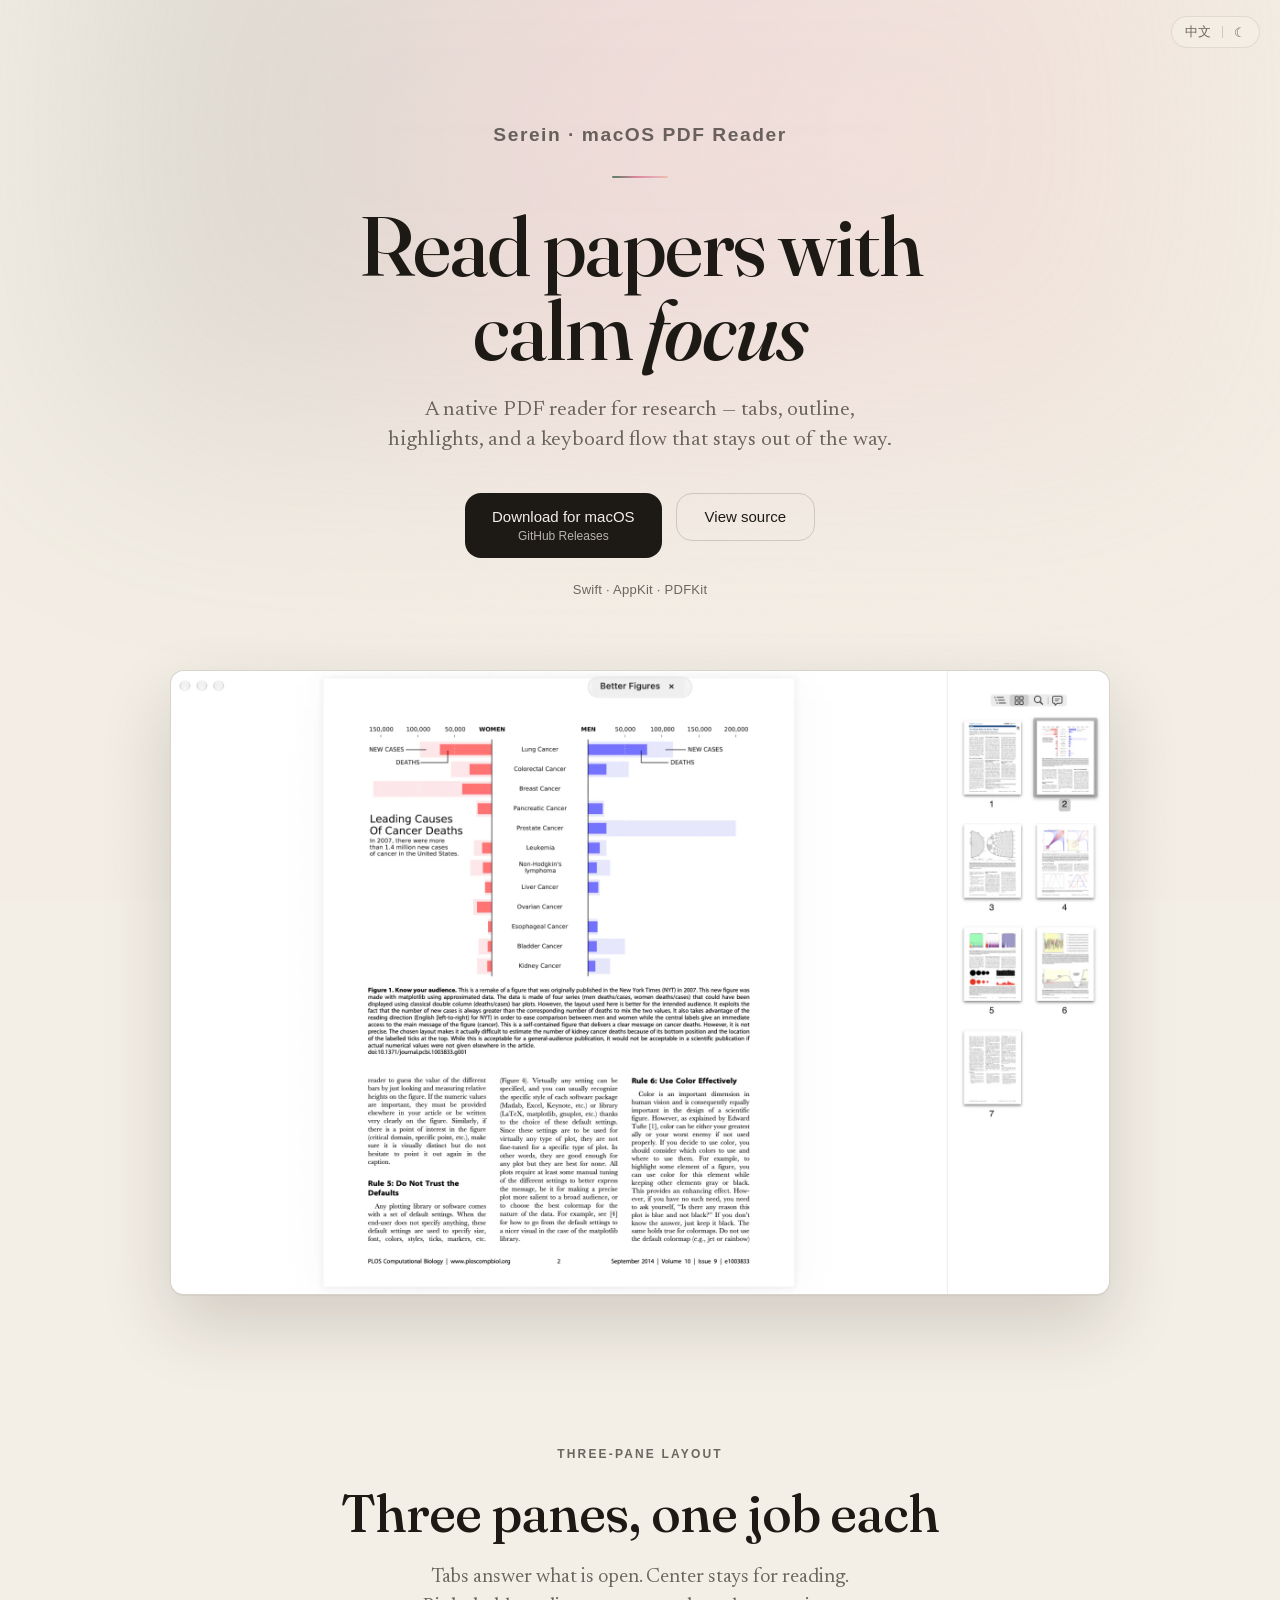
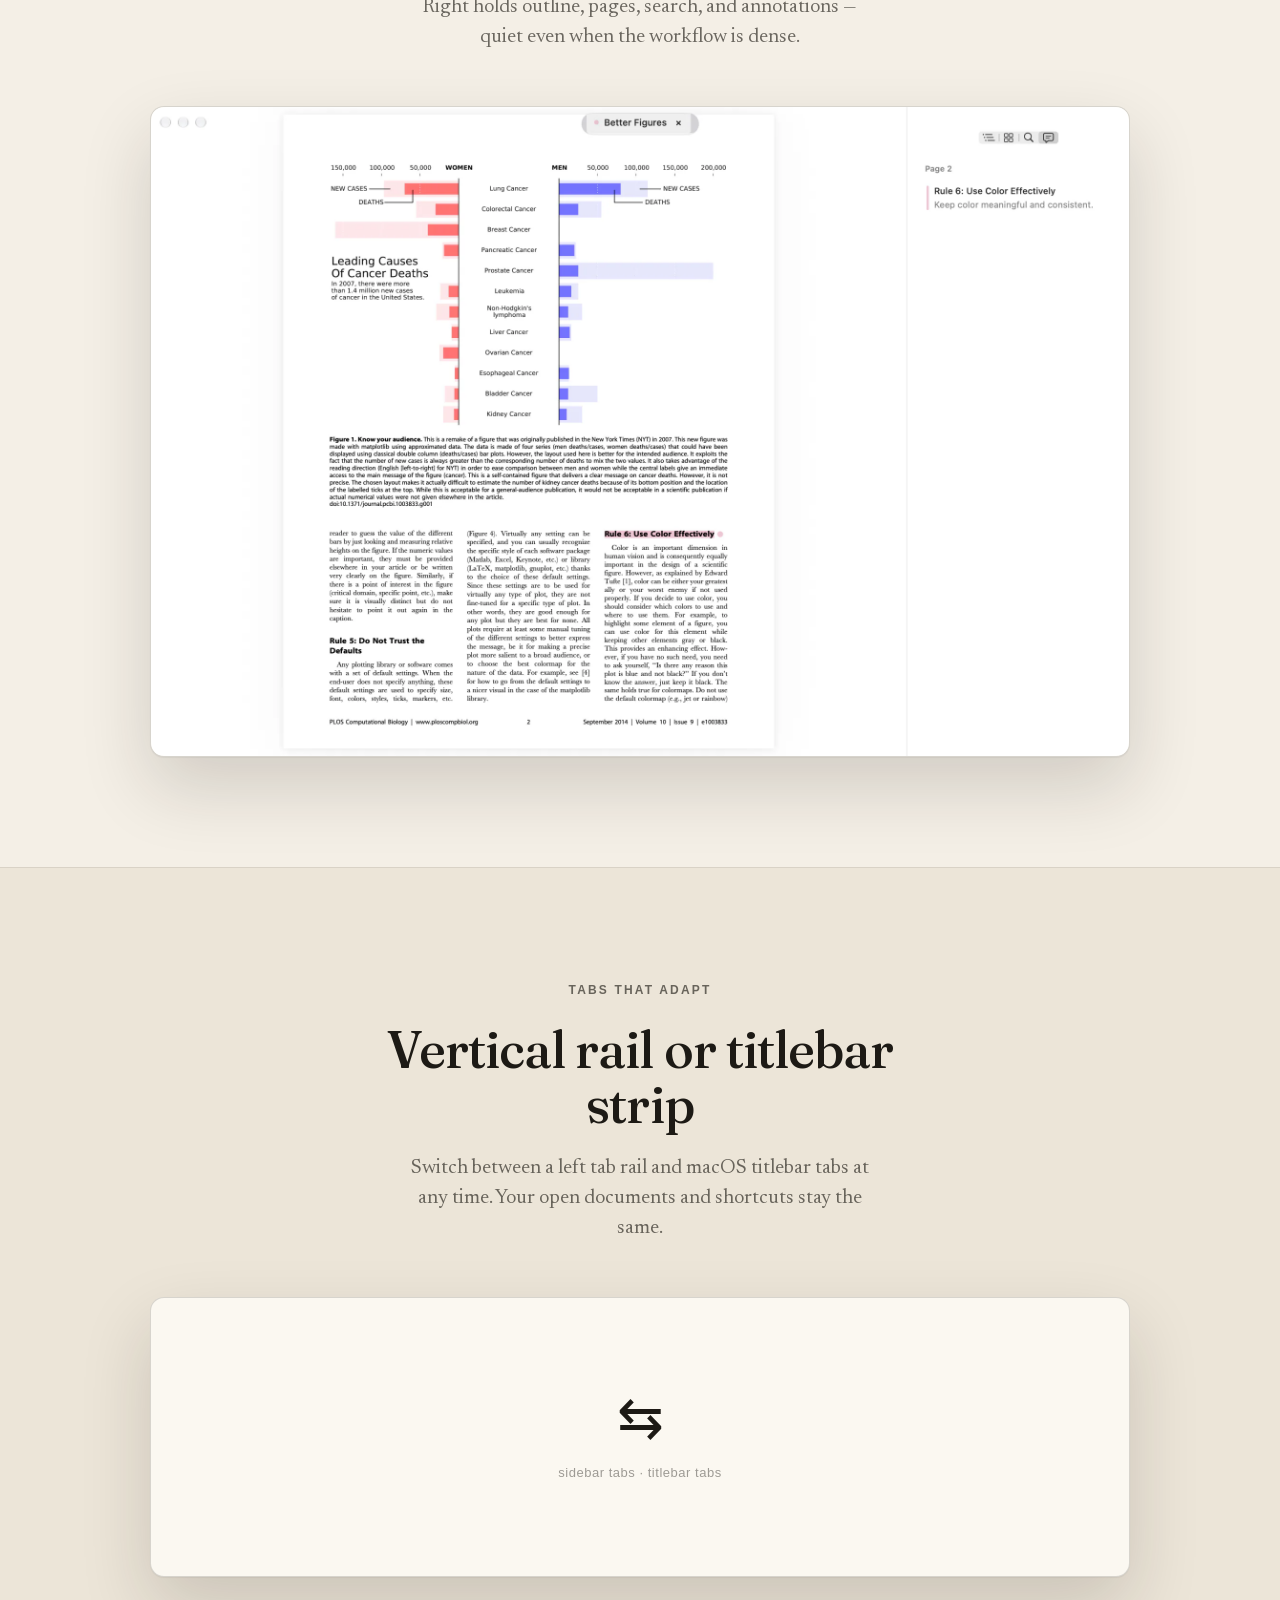
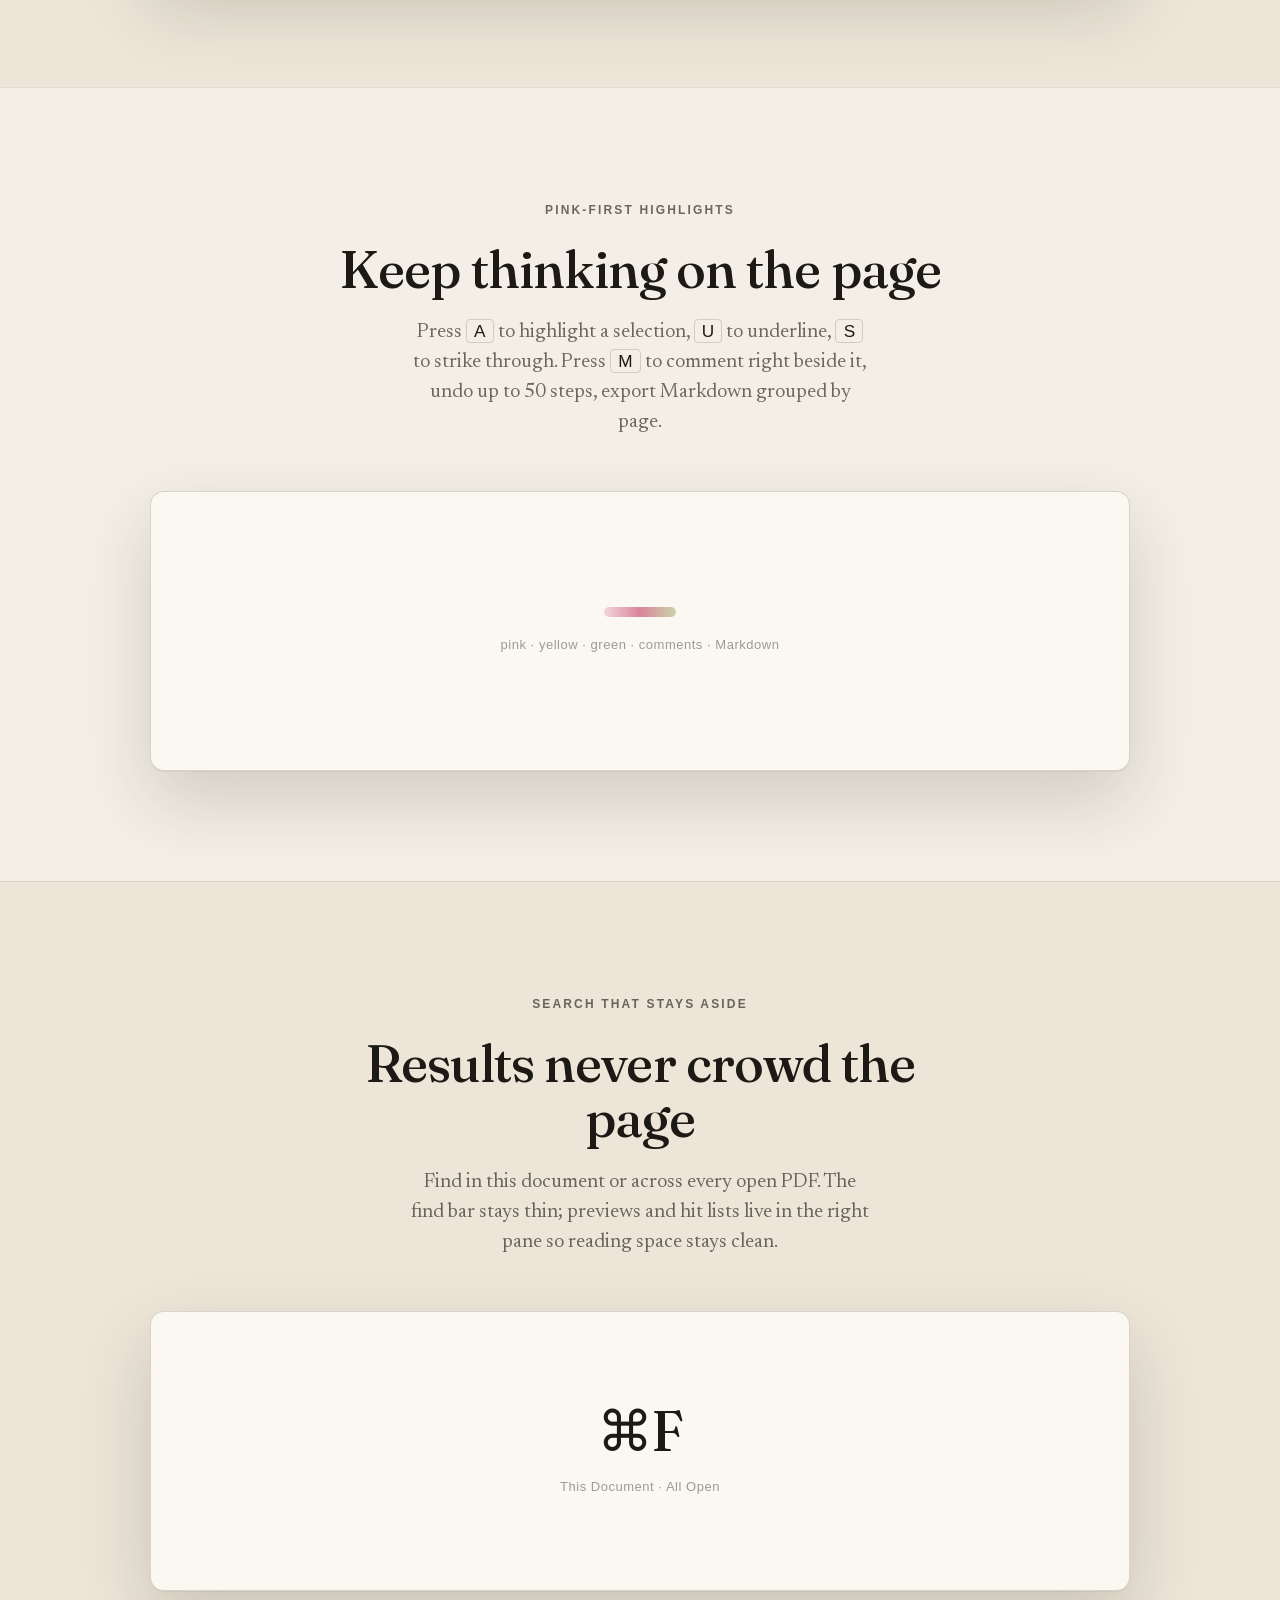
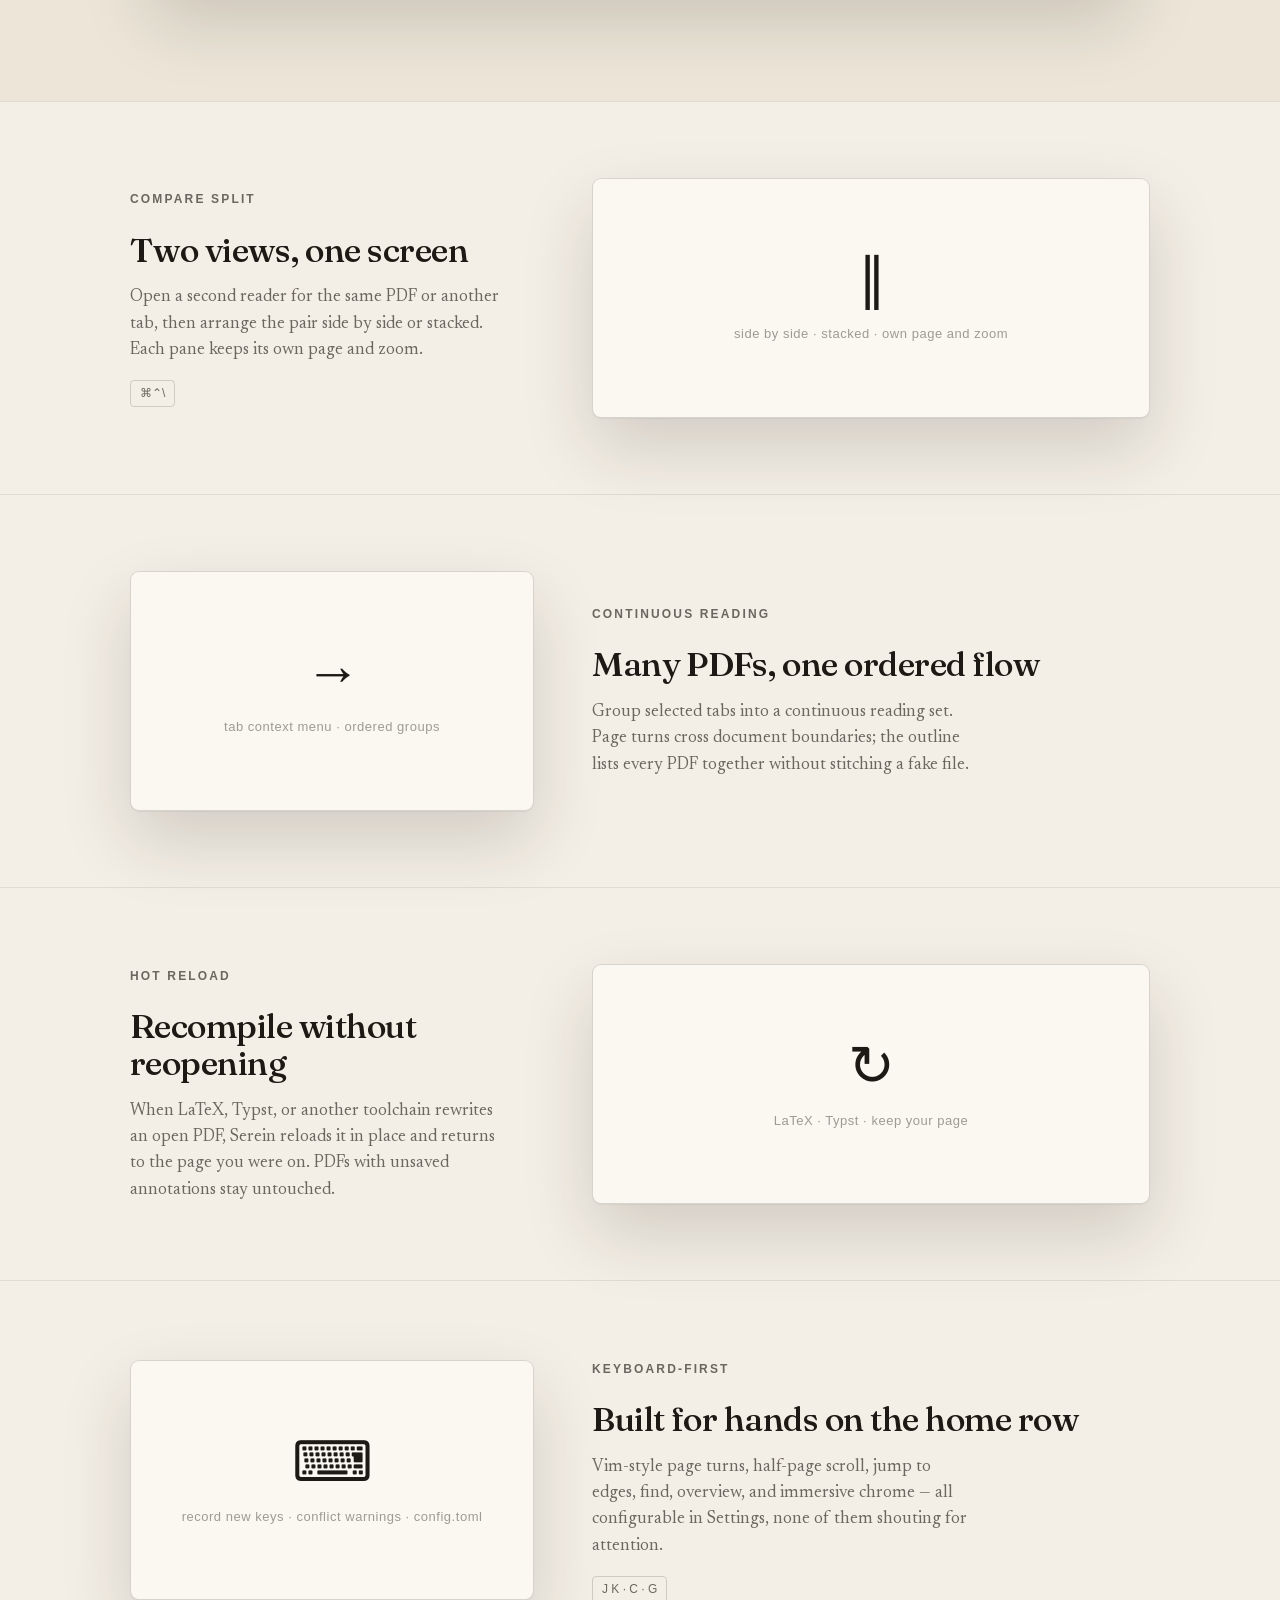
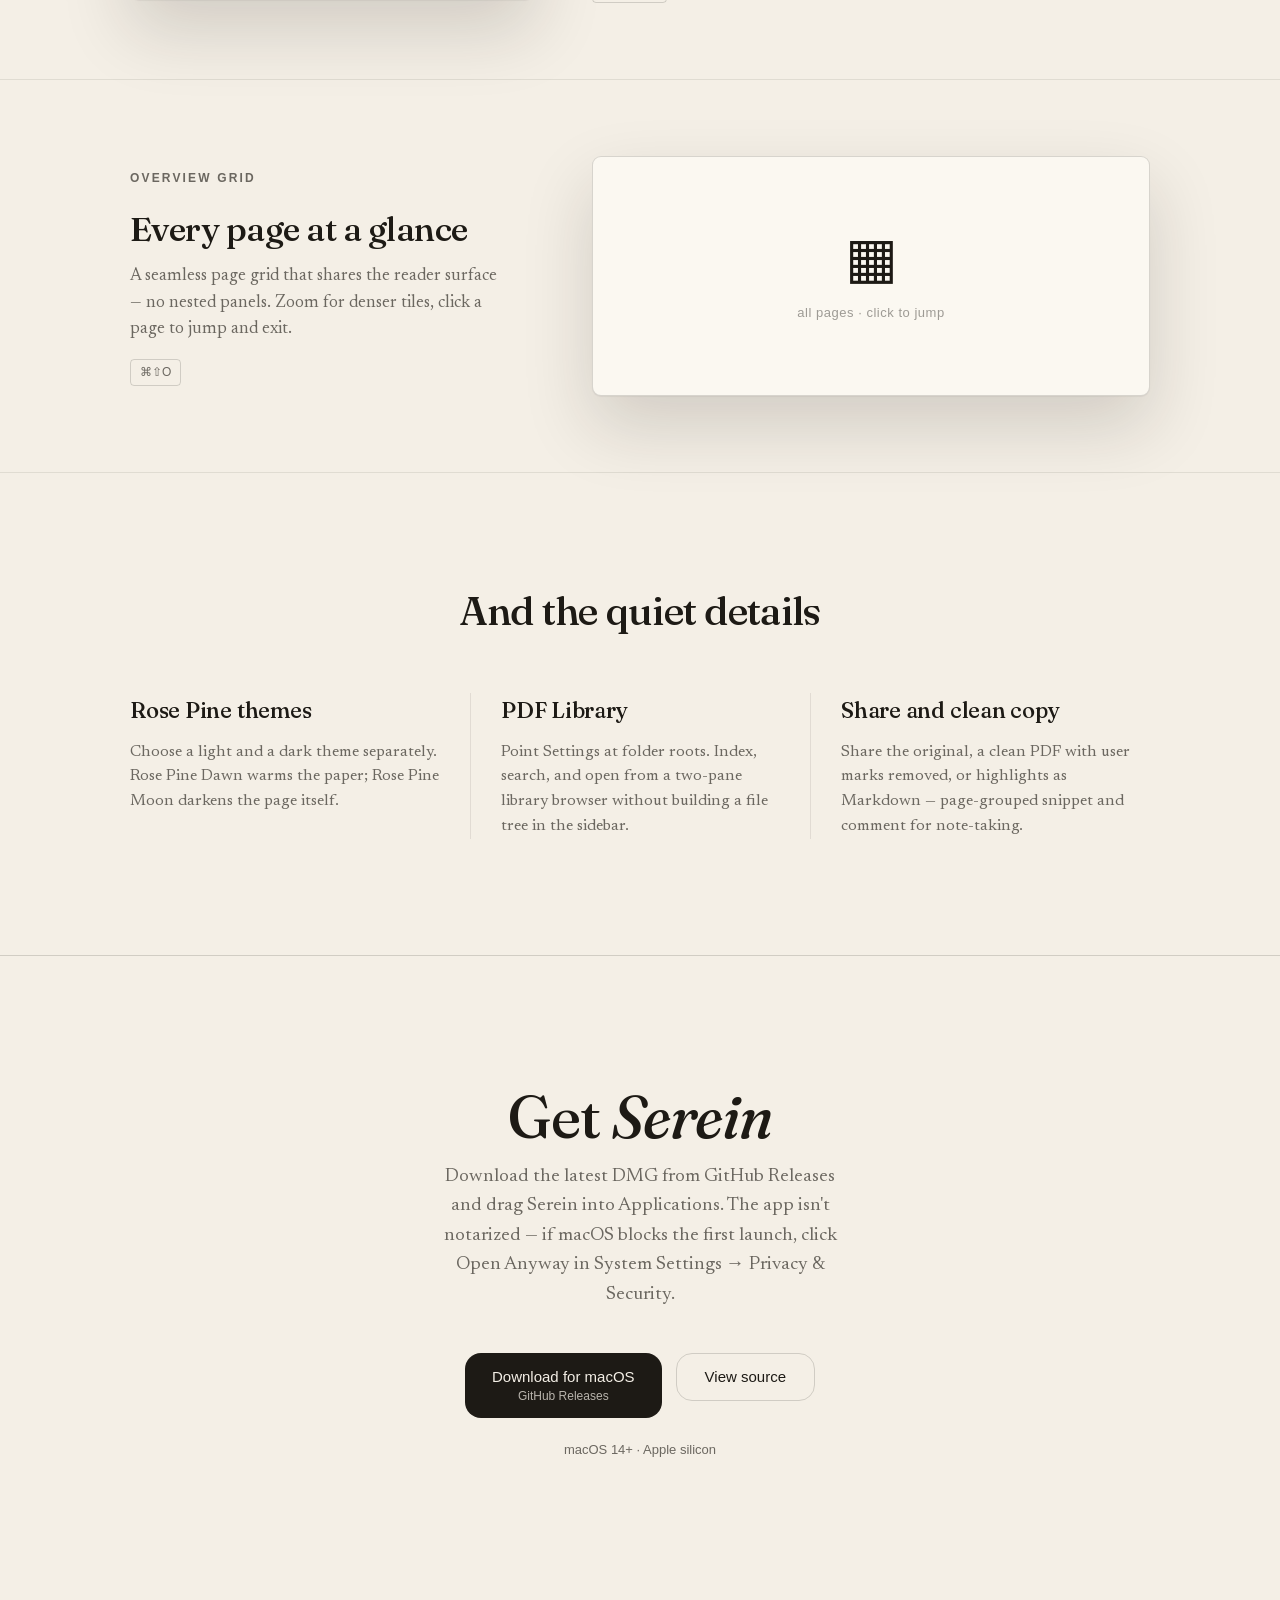
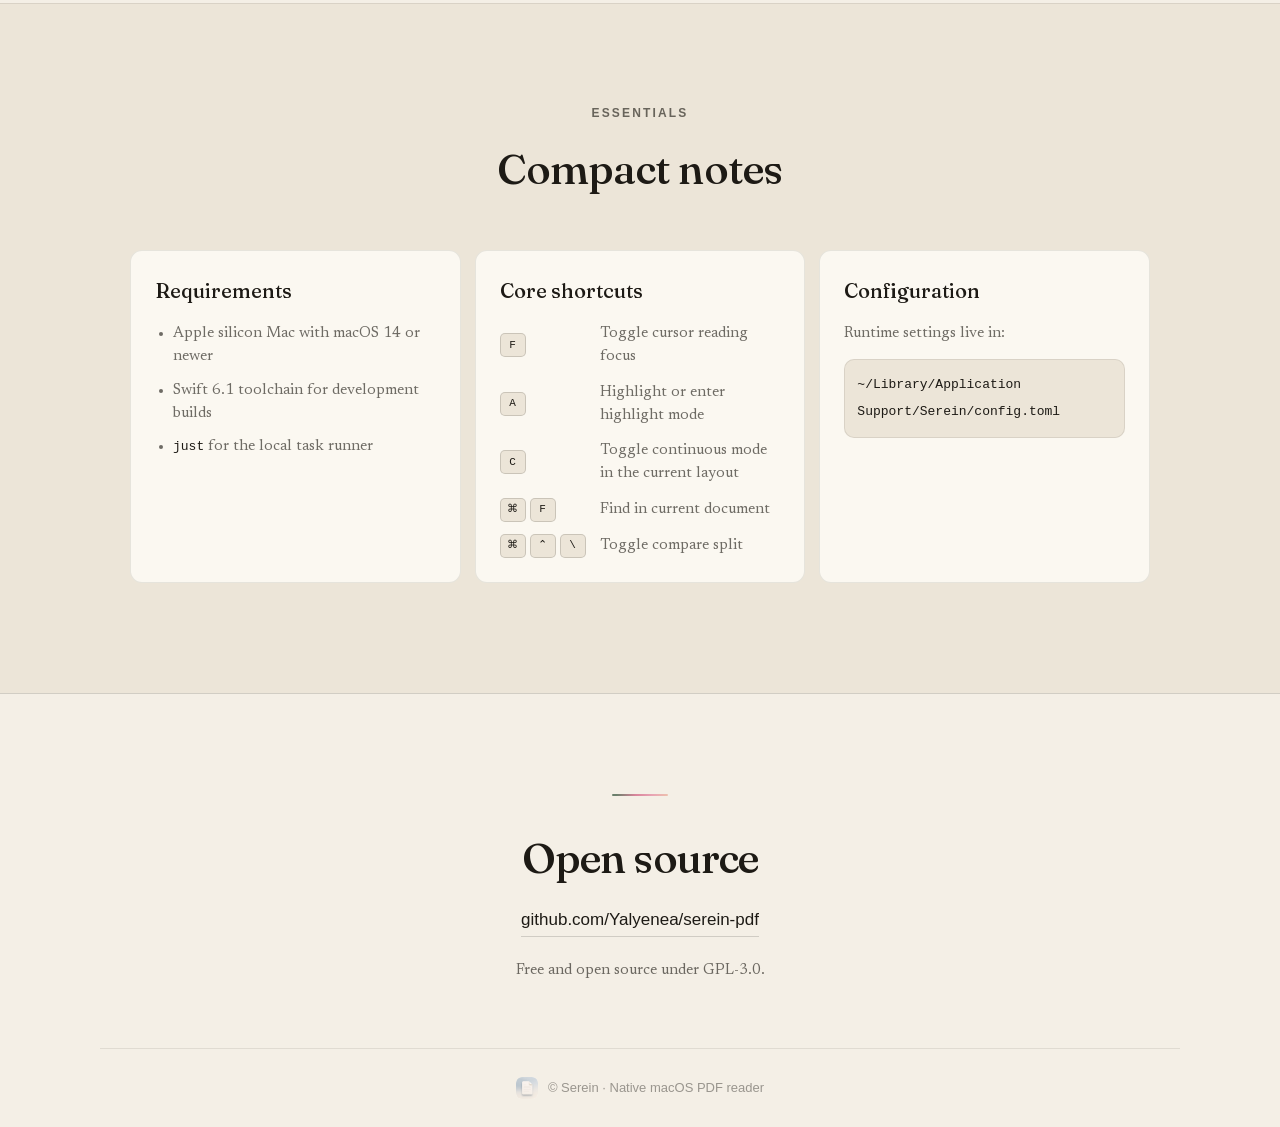
==== commit e33a159b: "feat: refine translation and page navigation and refresh website" ====
--- a/Website/index.html
+++ b/Website/index.html
@@ -1,48 +1,387 @@
 <!doctype html>
 <html lang="en">
-<head>
-  <meta charset="utf-8">
-  <meta name="viewport" content="width=device-width, initial-scale=1">
-  <meta name="description" content="A native PDF reader for macOS. Read, annotate, and compare papers in a quiet workspace. Free and open source.">
-  <meta name="theme-color" content="#f8f5ef">
-  <meta property="og:type" content="website">
-  <meta property="og:title" content="Serein — A little room to read.">
-  <meta property="og:description" content="A native PDF reader for macOS. Read, annotate, and compare papers in a quiet workspace. Free and open source.">
-  <meta property="og:url" content="https://serein.yfff.me/">
-  <meta property="og:image" content="https://serein.yfff.me/assets/app-icon.png">
-  <meta name="twitter:card" content="summary">
-  <link rel="canonical" href="https://serein.yfff.me/">
-  <link rel="icon" href="assets/app-icon.png">
-  <link rel="stylesheet" href="assets/styles.css">
-  <script src="assets/main.js" defer></script>
-  <title>Serein — A little room to read.</title>
-</head>
-<body>
-  <a class="skip-link" href="#main"><span data-en="Skip to content" data-zh="跳至正文" >Skip to content</span></a>
-  <header class="site-header wrap">
-    <a class="wordmark" href="./" aria-label="Serein home">Serein<span class="brand-dot">.</span></a>
-    <nav aria-label="Main navigation" data-en-aria="Main navigation" data-zh-aria="主导航"><a href="./#features" aria-current="page"><span data-en="Features" data-zh="功能" >Features</span></a><a href="changelog.html"><span data-en="Changelog" data-zh="更新" >Changelog</span></a><a href="docs.html"><span data-en="Docs" data-zh="文档" >Docs</span></a><a class="github-nav" href="https://github.com/Yalyenea/serein-pdf">GitHub <span aria-hidden="true">↗</span></a></nav>
-    <div class="preferences"><button type="button" data-lang-toggle aria-label="切换到中文">中文</button><button type="button" data-theme-toggle aria-label="Switch to dark theme">◐</button></div>
-  </header>
-  <main id="main">
-  <section class="hero wrap">
-    <p class="eyebrow"><span class="brand-dot">✳</span> <span data-en="A native PDF reader for macOS" data-zh="原生 macOS PDF 阅读器" >A native PDF reader for macOS</span></p>
-    <h1><span data-en="A little room" data-zh="留一点空间，" >A little room</span><br><em data-en="to read." data-zh="好好阅读。" >to read.</em></h1>
-    <p data-en="Keep your papers close and your thoughts on the page. A quiet place to read, annotate, and connect ideas." data-zh="让文献井然有序，让思路停留在纸上。阅读、批注，在安静中连接想法。" class="hero-description">Keep your papers close and your thoughts on the page. A quiet place to read, annotate, and connect ideas.</p>
-    <div class="hero-actions"><a class="button primary" href="https://github.com/Yalyenea/serein-pdf/releases/latest"><span data-en="Download for macOS" data-zh="下载 macOS 版" >Download for macOS</span> <span aria-hidden="true">↓</span></a><a class="text-link" href="docs.html"><span data-en="Get started" data-zh="开始使用" >Get started</span> <span aria-hidden="true">↗</span></a></div>
-    <p class="fine-print">macOS 14+ <span>·</span> <span data-en="Free &amp; open source" data-zh="免费开源" >Free &amp; open source</span> <span>·</span> GPLv3</p>
-    <a class="release-note" href="changelog.html#v0-7-0"><span class="release-dot"></span>v0.7.0 <span data-en="— the latest release" data-zh="— 最新发布" >— the latest release</span> <span aria-hidden="true">↗</span></a>
-  </section>
-  <section class="features-section wrap" id="features" aria-labelledby="features-title">
-    <div class="section-heading"><p class="eyebrow"><span data-en="Considered essentials" data-zh="阅读所需，恰到好处" >Considered essentials</span></p><h2 data-en="For the way you read." data-zh="顺着你的阅读习惯。" id="features-title">For the way you read.</h2></div>
-    <div class="feature-grid"><article class="feature"><span class="section-number">01</span><h3 data-en="Your reading, uninterrupted." data-zh="阅读，自有节奏。" >Your reading, uninterrupted.</h3><p data-en="Keep PDFs in sidebar or titlebar tabs. Follow the outline, search across open documents, and return to where you left off." data-zh="把 PDF 放在侧栏或标题栏标签中。沿目录阅读、跨文档搜索，回来时接着上次的位置。" >Keep PDFs in sidebar or titlebar tabs. Follow the outline, search across open documents, and return to where you left off.</p><span data-en="Tabs · Outline · Search" data-zh="标签 · 目录 · 搜索" class=feature-meta>Tabs · Outline · Search</span></article><article class="feature"><span class="section-number">02</span><h3 data-en="Keep the thought." data-zh="记下此刻的想法。" >Keep the thought.</h3><p data-en="Highlight, underline, strike through, and add comments. Save annotations into the PDF, or export your highlights as Markdown." data-zh="高亮、下划线、删除线，随手加上评论。批注直接保存到 PDF，也能把摘录导出为 Markdown。" >Highlight, underline, strike through, and add comments. Save annotations into the PDF, or export your highlights as Markdown.</p><span data-en="Annotations · Markdown export" data-zh="批注 · Markdown 导出" class=feature-meta>Annotations · Markdown export</span></article><article class="feature"><span class="section-number">03</span><h3 data-en="Two pages. One view." data-zh="两页，一起看。" >Two pages. One view.</h3><p data-en="Put two papers side by side, or compare different pages of the same PDF. Each pane keeps its own page and zoom." data-zh="并排读两篇论文，或对照同一文档的不同页面。每个阅读区都保留独立页码与缩放。" >Put two papers side by side, or compare different pages of the same PDF. Each pane keeps its own page and zoom.</p><span data-en="Side by side · Stacked" data-zh="左右分屏 · 上下分屏" class=feature-meta>Side by side · Stacked</span></article><article class="feature"><span class="section-number">04</span><h3 data-en="A page that feels right." data-zh="纸面，也合心意。" >A page that feels right.</h3><p data-en="Choose light, dark, or Rosé Pine themes. Let a focus band follow your reading, or hide the interface for an uninterrupted page." data-zh="选择浅色、深色或 Rosé Pine 主题。让聚焦带跟随阅读，也可以收起界面，专注眼前这一页。" >Choose light, dark, or Rosé Pine themes. Let a focus band follow your reading, or hide the interface for an uninterrupted page.</p><span data-en="Paper themes · Reading focus" data-zh="纸面主题 · 阅读聚焦" class=feature-meta>Paper themes · Reading focus</span></article><article class="feature"><span class="section-number">05</span><h3 data-en="Keep your hands on the keys." data-zh="常用操作，就在手边。" >Keep your hands on the keys.</h3><p data-en="Turn pages with J and K, highlight with A, and find with ⌘F. Customize shortcuts in Settings to fit your habits." data-zh="J、K 翻页，A 高亮，⌘F 查找。在设置中调整快捷键，顺着你的习惯来。" >Turn pages with J and K, highlight with A, and find with ⌘F. Customize shortcuts in Settings to fit your habits.</p><span data-en="Vim-style navigation · Custom shortcuts" data-zh="Vim 式导航 · 自定义快捷键" class=feature-meta>Vim-style navigation · Custom shortcuts</span></article><article class="feature"><span class="section-number">06</span><h3 data-en="A home for your papers." data-zh="文献，井然有序。" >A home for your papers.</h3><p data-en="Browse your PDF folders without moving files. Working in LaTeX or Typst? Clean PDFs reload after compilation while unsaved annotations stay intact." data-zh="直接浏览 PDF 文件夹，无需搬动文件。LaTeX 或 Typst 编译后，未修改的 PDF 自动刷新；未保存的批注会保留。" >Browse your PDF folders without moving files. Working in LaTeX or Typst? Clean PDFs reload after compilation while unsaved annotations stay intact.</p><span data-en="PDF library · Live reload" data-zh="PDF 库 · 自动刷新" class=feature-meta>PDF library · Live reload</span></article></div>
-  </section>
-  <section class="small-note wrap"><span class="note-mark" aria-hidden="true">⌘</span><div><h2 data-en="Native to your Mac. Open to you." data-zh="原生于 Mac，开放给你。" >Native to your Mac. Open to you.</h2><p data-en="Built with Swift, AppKit, and PDFKit. Your documents stay in your folders. The source is yours to study, modify, and share under GPLv3." data-zh="使用 Swift、AppKit 与 PDFKit 构建。文档留在你的文件夹中，源码可依照 GPLv3 研究、修改与分享。" >Built with Swift, AppKit, and PDFKit. Your documents stay in your folders. The source is yours to study, modify, and share under GPLv3.</p></div><a class="text-link" href="https://github.com/Yalyenea/serein-pdf"><span data-en="Explore the source" data-zh="浏览源码" >Explore the source</span> ↗</a></section>
-</main>
-  <aside class="github-bar wrap" aria-label="GitHub repository">
-    <a class="repo-name" href="https://github.com/Yalyenea/serein-pdf"><svg width="19" height="19" viewBox="0 0 24 24" aria-hidden="true" fill="currentColor"><path d="M12 .9a11.1 11.1 0 0 0-3.5 21.6c.6.1.8-.2.8-.5v-2.1c-3.3.7-4-1.4-4-1.4-.5-1.3-1.3-1.6-1.3-1.6-1.1-.8.1-.8.1-.8 1.2.1 1.8 1.2 1.8 1.2 1.1 1.8 2.8 1.3 3.5 1 .1-.8.4-1.3.7-1.6-2.6-.3-5.4-1.3-5.4-5.8 0-1.3.4-2.3 1.2-3.1-.1-.3-.5-1.5.1-3.1 0 0 1-.3 3.2 1.2a11 11 0 0 1 5.8 0c2.2-1.5 3.2-1.2 3.2-1.2.6 1.6.2 2.8.1 3.1.8.8 1.2 1.8 1.2 3.1 0 4.5-2.8 5.5-5.4 5.8.4.4.8 1.1.8 2.2V22c0 .3.2.6.8.5A11.1 11.1 0 0 0 12 .9Z"/></svg><span>Yalyenea / <strong>serein-pdf</strong></span></a>
-    <div><a href="https://github.com/Yalyenea/serein-pdf"><span data-en="Source" data-zh="源码" >Source</span> ↗</a><a href="https://github.com/Yalyenea/serein-pdf/issues"><span data-en="Feedback" data-zh="反馈" >Feedback</span> ↗</a><a href="https://github.com/Yalyenea/serein-pdf/releases"><span data-en="Releases" data-zh="发布" >Releases</span> ↗</a></div>
-  </aside>
-  <footer class="site-footer wrap"><span>© 2026 Serein</span><span data-en="Made for a quieter read." data-zh="安静读 PDF 的地方。" class="footer-note">Made for a quieter read.</span><a href="https://github.com/Yalyenea/serein-pdf/blob/main/LICENSE">GPL-3.0</a></footer>
-</body>
+  <head>
+    <meta charset="utf-8">
+    <meta name="viewport" content="width=device-width, initial-scale=1">
+    <meta
+      name="description"
+      content="Serein is a native macOS PDF reader built with Swift, AppKit, and PDFKit. Minimal, keyboard-driven, and made for focused reading."
+    >
+    <title>Serein · Native macOS PDF Reader</title>
+    <link rel="canonical" href="http://serein.yfff.me/">
+    <meta property="og:type" content="website">
+    <meta property="og:url" content="http://serein.yfff.me/">
+    <meta property="og:title" content="Serein · Native macOS PDF Reader">
+    <meta
+      property="og:description"
+      content="Serein is a native macOS PDF reader built with Swift, AppKit, and PDFKit. Minimal, keyboard-driven, and made for focused reading."
+    >
+    <meta property="og:image" content="http://serein.yfff.me/assets/og-image.jpg">
+    <meta name="twitter:card" content="summary_large_image">
+    <link rel="icon" href="assets/app-icon.png">
+    <link rel="apple-touch-icon" href="assets/app-icon.png">
+    <link rel="preload" href="assets/fonts/fraunces-500.woff2" as="font" type="font/woff2" crossorigin>
+    <link rel="preload" href="assets/fonts/newsreader-400.woff2" as="font" type="font/woff2" crossorigin>
+    <link rel="stylesheet" href="assets/styles.css">
+    <script>
+      document.documentElement.dataset.theme = localStorage.getItem("serein-site-theme")
+        || (matchMedia("(prefers-color-scheme: dark)").matches ? "dark" : "light");
+    </script>
+  </head>
+  <body id="top">
+    <div class="controls">
+      <button class="link-btn" type="button" data-lang-toggle aria-label="Switch language">中文</button>
+      <span class="controls__sep" aria-hidden="true"></span>
+      <button class="link-btn" type="button" data-theme-toggle aria-label="Toggle theme">☾</button>
+    </div>
+
+    <main>
+      <section class="hero">
+        <div class="hero__aura" aria-hidden="true"></div>
+        <div class="wrap">
+          <p class="kicker hero__eyebrow rise" style="--d:0.02s" data-i18n="hero.badge">
+            Serein · macOS PDF Reader
+          </p>
+          <div class="hairline-brand rise" style="--d:0.08s" aria-hidden="true"></div>
+          <h1 class="rise" style="--d:0.14s" data-i18n-html="hero.title">
+            Read papers with<br>calm <em>focus</em>
+          </h1>
+          <p class="hero__sub rise" style="--d:0.22s" data-i18n="hero.sub">
+            A native PDF reader for research — tabs, outline, highlights, and a keyboard flow that stays out of the way.
+          </p>
+          <div class="hero__cta dl-row rise" style="--d:0.3s">
+            <a class="btn btn--primary dl-btn" href="https://github.com/Yalyenea/serein-pdf/releases/latest">
+              <span data-i18n="dl.mac">Download for macOS</span>
+              <span class="dl-btn__meta" data-i18n="dl.mac.meta">GitHub Releases</span>
+            </a>
+            <a class="btn btn--ghost" href="https://github.com/Yalyenea/serein-pdf">
+              <span data-i18n="dl.source">View source</span>
+            </a>
+          </div>
+          <p class="hero__note rise" style="--d:0.38s" data-i18n="hero.note">
+            Swift · AppKit · PDFKit
+          </p>
+        </div>
+        <div class="wrap hero__shot rise" style="--d:0.46s">
+          <figure class="shot">
+            <picture>
+              <source data-dark-screenshot srcset="assets/serein-reader-dark.webp" media="(prefers-color-scheme: dark)">
+              <img
+                src="assets/serein-reader-light.webp"
+                width="2048"
+                height="1360"
+                fetchpriority="high"
+                alt="Serein reading a paper, with page thumbnails in the right sidebar"
+                data-i18n-attr="alt:hero.shotAlt"
+              >
+            </picture>
+          </figure>
+        </div>
+      </section>
+
+      <section id="features">
+        <div class="feature">
+          <div class="wrap">
+            <div class="feature__meta reveal">
+              <span class="kicker" data-i18n="layout.kicker">Three-pane layout</span>
+            </div>
+            <h2 class="reveal" data-i18n="layout.title">Three panes, one job each</h2>
+            <p class="feature__desc reveal" data-i18n="layout.desc">
+              Tabs answer what is open. Center stays for reading. Right holds outline, pages, search, and annotations — quiet even when the workflow is dense.
+            </p>
+            <figure class="shot reveal">
+              <img
+                src="assets/serein-notes.webp"
+                width="2048"
+                height="1360"
+                loading="lazy"
+                decoding="async"
+                alt="A highlighted heading, with its comment in the Annotations sidebar"
+                data-i18n-attr="alt:layout.shotAlt"
+              >
+            </figure>
+          </div>
+        </div>
+
+        <div class="feature feature--alt">
+          <div class="wrap">
+            <div class="feature__meta reveal">
+              <span class="kicker" data-i18n="tabs.kicker">Tabs that adapt</span>
+            </div>
+            <h2 class="reveal" data-i18n="tabs.title">Vertical rail or titlebar strip</h2>
+            <p class="feature__desc reveal" data-i18n="tabs.desc">
+              Switch between a left tab rail and macOS titlebar tabs at any time. Your open documents and shortcuts stay the same.
+            </p>
+            <div class="shot shot--card reveal" aria-hidden="true">
+              <div class="shot-card">
+                <span class="shot-card__num">⇆</span>
+                <p class="shot-card__label" data-i18n="tabs.card">sidebar tabs · titlebar tabs</p>
+              </div>
+            </div>
+          </div>
+        </div>
+
+        <div class="feature">
+          <div class="wrap">
+            <div class="feature__meta reveal">
+              <span class="kicker" data-i18n="note.kicker">Pink-first highlights</span>
+            </div>
+            <h2 class="reveal" data-i18n="note.title">Keep thinking on the page</h2>
+            <p class="feature__desc reveal" data-i18n-html="note.desc">
+              Press <span class="kbd-inline">A</span> to highlight a selection, <span class="kbd-inline">U</span> to underline, <span class="kbd-inline">S</span> to strike through. Press <span class="kbd-inline">M</span> to comment right beside it, undo up to 50 steps, export Markdown grouped by page.
+            </p>
+            <div class="shot shot--card reveal" aria-hidden="true">
+              <div class="shot-card">
+                <span class="shot-card__swatch"></span>
+                <p class="shot-card__label" data-i18n="note.card">pink · yellow · green · comments · Markdown</p>
+              </div>
+            </div>
+          </div>
+        </div>
+
+        <div class="feature feature--alt">
+          <div class="wrap">
+            <div class="feature__meta reveal">
+              <span class="kicker" data-i18n="search.kicker">Search that stays aside</span>
+            </div>
+            <h2 class="reveal" data-i18n="search.title">Results never crowd the page</h2>
+            <p class="feature__desc reveal" data-i18n="search.desc">
+              Find in this document or across every open PDF. The find bar stays thin; previews and hit lists live in the right pane so reading space stays clean.
+            </p>
+            <div class="shot shot--card reveal" aria-hidden="true">
+              <div class="shot-card">
+                <span class="shot-card__num">⌘F</span>
+                <p class="shot-card__label" data-i18n="search.card">This Document · All Open</p>
+              </div>
+            </div>
+          </div>
+        </div>
+      </section>
+
+      <section class="rows" aria-label="More capabilities">
+        <div class="row">
+          <div class="wrap row__grid">
+            <div class="row__text reveal">
+              <div class="feature__meta">
+                <span class="kicker" data-i18n="split.kicker">Compare split</span>
+              </div>
+              <h3 data-i18n="split.title">Two views, one screen</h3>
+              <p data-i18n="split.desc">
+                Open a second reader for the same PDF or another tab, then arrange the pair side by side or stacked. Each pane keeps its own page and zoom.
+              </p>
+              <span class="kbd">⌘⌃\</span>
+            </div>
+            <div class="shot row__media shot--card reveal" aria-hidden="true">
+              <div class="shot-card">
+                <span class="shot-card__num">∥</span>
+                <p class="shot-card__label" data-i18n="split.card">side by side · stacked · own page and zoom</p>
+              </div>
+            </div>
+          </div>
+        </div>
+
+        <div class="row row--reverse">
+          <div class="wrap row__grid">
+            <div class="row__text reveal">
+              <div class="feature__meta">
+                <span class="kicker" data-i18n="flow.kicker">Continuous reading</span>
+              </div>
+              <h3 data-i18n="flow.title">Many PDFs, one ordered flow</h3>
+              <p data-i18n="flow.desc">
+                Group selected tabs into a continuous reading set. Page turns cross document boundaries; the outline lists every PDF together without stitching a fake file.
+              </p>
+            </div>
+            <div class="shot row__media shot--card reveal" aria-hidden="true">
+              <div class="shot-card">
+                <span class="shot-card__num">→</span>
+                <p class="shot-card__label" data-i18n="flow.card">tab context menu · ordered groups</p>
+              </div>
+            </div>
+          </div>
+        </div>
+
+        <div class="row">
+          <div class="wrap row__grid">
+            <div class="row__text reveal">
+              <div class="feature__meta">
+                <span class="kicker" data-i18n="reload.kicker">Hot reload</span>
+              </div>
+              <h3 data-i18n="reload.title">Recompile without reopening</h3>
+              <p data-i18n="reload.desc">
+                When LaTeX, Typst, or another toolchain rewrites an open PDF, Serein reloads it in place and returns to the page you were on. PDFs with unsaved annotations stay untouched.
+              </p>
+            </div>
+            <div class="shot row__media shot--card reveal" aria-hidden="true">
+              <div class="shot-card">
+                <span class="shot-card__num">↻</span>
+                <p class="shot-card__label" data-i18n="reload.card">LaTeX · Typst · keep your page</p>
+              </div>
+            </div>
+          </div>
+        </div>
+
+        <div class="row row--reverse">
+          <div class="wrap row__grid">
+            <div class="row__text reveal">
+              <div class="feature__meta">
+                <span class="kicker" data-i18n="keys.kicker">Keyboard-first</span>
+              </div>
+              <h3 data-i18n="keys.title">Built for hands on the home row</h3>
+              <p data-i18n="keys.desc">
+                Vim-style page turns, half-page scroll, jump to edges, find, overview, and immersive chrome — all configurable in Settings, none of them shouting for attention.
+              </p>
+              <span class="kbd">J K · C · G</span>
+            </div>
+            <div class="shot row__media shot--card reveal" aria-hidden="true">
+              <div class="shot-card">
+                <span class="shot-card__num">⌨</span>
+                <p class="shot-card__label" data-i18n="keys.card">record new keys · conflict warnings · config.toml</p>
+              </div>
+            </div>
+          </div>
+        </div>
+
+        <div class="row">
+          <div class="wrap row__grid">
+            <div class="row__text reveal">
+              <div class="feature__meta">
+                <span class="kicker" data-i18n="overview.kicker">Overview grid</span>
+              </div>
+              <h3 data-i18n="overview.title">Every page at a glance</h3>
+              <p data-i18n="overview.desc">
+                A seamless page grid that shares the reader surface — no nested panels. Zoom for denser tiles, click a page to jump and exit.
+              </p>
+              <span class="kbd">⌘⇧O</span>
+            </div>
+            <div class="shot row__media shot--card reveal" aria-hidden="true">
+              <div class="shot-card">
+                <span class="shot-card__num">▦</span>
+                <p class="shot-card__label" data-i18n="overview.card">all pages · click to jump</p>
+              </div>
+            </div>
+          </div>
+        </div>
+      </section>
+
+      <section class="details">
+        <div class="wrap">
+          <div class="details__head reveal">
+            <h2 data-i18n="details.title">And the quiet details</h2>
+          </div>
+          <div class="details__grid">
+            <div class="details__item reveal">
+              <h3 data-i18n="d.theme.title">Rose Pine themes</h3>
+              <p data-i18n="d.theme.desc">
+                Choose a light and a dark theme separately. Rose Pine Dawn warms the paper; Rose Pine Moon darkens the page itself.
+              </p>
+            </div>
+            <div class="details__item reveal">
+              <h3 data-i18n="d.library.title">PDF Library</h3>
+              <p data-i18n="d.library.desc">
+                Point Settings at folder roots. Index, search, and open from a two-pane library browser without building a file tree in the sidebar.
+              </p>
+            </div>
+            <div class="details__item reveal">
+              <h3 data-i18n="d.export.title">Share and clean copy</h3>
+              <p data-i18n="d.export.desc">
+                Share the original, a clean PDF with user marks removed, or highlights as Markdown — page-grouped snippet and comment for note-taking.
+              </p>
+            </div>
+          </div>
+        </div>
+      </section>
+
+      <section class="download" id="download">
+        <div class="wrap">
+          <h2 class="reveal" data-i18n-html="dl.title">Get <em>Serein</em></h2>
+          <p class="download__sub reveal" data-i18n="dl.sub">
+            Download the latest DMG from GitHub Releases and drag Serein into Applications. The app isn't notarized — if macOS blocks the first launch, click Open Anyway in System Settings → Privacy &amp; Security.
+          </p>
+          <div class="dl-row reveal">
+            <a class="btn btn--primary dl-btn" href="https://github.com/Yalyenea/serein-pdf/releases/latest">
+              <span data-i18n="dl.mac">Download for macOS</span>
+              <span class="dl-btn__meta" data-i18n="dl.mac.meta">GitHub Releases</span>
+            </a>
+            <a class="btn btn--ghost" href="https://github.com/Yalyenea/serein-pdf">
+              <span data-i18n="dl.source">View source</span>
+            </a>
+          </div>
+          <p class="download__req reveal" data-i18n="dl.req">macOS 14+ · Apple silicon</p>
+        </div>
+      </section>
+
+      <section class="docs" id="docs">
+        <div class="wrap">
+          <div class="docs__head reveal">
+            <p class="kicker" data-i18n="docs.kicker">Essentials</p>
+            <h2 data-i18n="docs.title">Compact notes</h2>
+          </div>
+          <div class="docs__grid">
+            <article class="docs__item reveal">
+              <h3 data-i18n="docs.req.title">Requirements</h3>
+              <ul>
+                <li data-i18n="docs.req.1">Apple silicon Mac with macOS 14 or newer</li>
+                <li data-i18n="docs.req.2">Swift 6.1 toolchain for development builds</li>
+                <li data-i18n-html="docs.req.3"><code>just</code> for the local task runner</li>
+              </ul>
+            </article>
+            <article class="docs__item reveal">
+              <h3 data-i18n="docs.keys.title">Core shortcuts</h3>
+              <dl class="shortcuts">
+                <div>
+                  <dt><kbd>F</kbd></dt>
+                  <dd data-i18n="docs.keys.focus">Toggle cursor reading focus</dd>
+                </div>
+                <div>
+                  <dt><kbd>A</kbd></dt>
+                  <dd data-i18n="docs.keys.a">Highlight or enter highlight mode</dd>
+                </div>
+                <div>
+                  <dt><kbd>C</kbd></dt>
+                  <dd data-i18n="docs.keys.c">Toggle continuous mode in the current layout</dd>
+                </div>
+                <div>
+                  <dt><kbd>⌘</kbd><kbd>F</kbd></dt>
+                  <dd data-i18n="docs.keys.f">Find in current document</dd>
+                </div>
+                <div>
+                  <dt><kbd>⌘</kbd><kbd>⌃</kbd><kbd>\</kbd></dt>
+                  <dd data-i18n="docs.keys.split">Toggle compare split</dd>
+                </div>
+              </dl>
+            </article>
+            <article class="docs__item reveal">
+              <h3 data-i18n="docs.cfg.title">Configuration</h3>
+              <p data-i18n="docs.cfg.desc">Runtime settings live in:</p>
+              <div class="config-path">
+                <code>~/Library/Application Support/Serein/config.toml</code>
+              </div>
+            </article>
+          </div>
+        </div>
+      </section>
+    </main>
+
+    <footer class="contact" id="contact">
+      <div class="wrap contact__inner">
+        <div class="hairline-brand reveal" aria-hidden="true"></div>
+        <h2 class="contact__title reveal" data-i18n="contact.title">Open source</h2>
+        <a
+          class="contact__email reveal"
+          href="https://github.com/Yalyenea/serein-pdf"
+        >github.com/Yalyenea/serein-pdf</a>
+        <p class="contact__note reveal" data-i18n="contact.note">
+          Free and open source under GPL-3.0.
+        </p>
+      </div>
+      <div class="wrap contact__foot">
+        <div class="contact__brand">
+          <img src="assets/app-icon.png" width="22" height="22" alt="">
+          <p class="contact__rights" data-i18n="footer.rights">© Serein · Native macOS PDF reader</p>
+        </div>
+      </div>
+    </footer>
+
+    <script src="assets/main.js" defer></script>
+  </body>
 </html>
--- a/Website/assets/styles.css
+++ b/Website/assets/styles.css
@@ -1,176 +1,959 @@
+/* ============================================================
+ * Serein site — editorial / archive direction
+ * Warm paper · serif display · hairline rules · grain · rise/reveal
+ * Inspired by Jump's knowledge-tool landing pattern.
+ * ============================================================ */
+
+@font-face {
+  font-family: "Fraunces";
+  font-style: normal;
+  font-weight: 500;
+  font-display: swap;
+  src: url("fonts/fraunces-500.woff2") format("woff2");
+}
+
+@font-face {
+  font-family: "Fraunces";
+  font-style: italic;
+  font-weight: 500;
+  font-display: swap;
+  src: url("fonts/fraunces-500-italic.woff2") format("woff2");
+}
+
+@font-face {
+  font-family: "Newsreader";
+  font-style: normal;
+  font-weight: 400;
+  font-display: swap;
+  src: url("fonts/newsreader-400.woff2") format("woff2");
+}
+
 :root {
+  --font-display: "Fraunces", "Songti SC", "STSong", "Noto Serif SC", Georgia, serif;
+  --font-body: "Newsreader", "Songti SC", "PingFang SC", Georgia, serif;
+  --font-ui: -apple-system, BlinkMacSystemFont, "Segoe UI", "PingFang SC",
+    "Hiragino Sans GB", Roboto, Helvetica, Arial, sans-serif;
+
+  --ink: #1d1a15;
+  --ink-soft: rgba(29, 26, 21, 0.64);
+  --ink-faint: rgba(29, 26, 21, 0.42);
+
+  --paper: #f4efe6;
+  --paper-2: #ece5d8;
+  --card: #fbf8f1;
+  --rule: rgba(29, 26, 21, 0.16);
+  --rule-soft: rgba(29, 26, 21, 0.09);
+  --surface-hover: rgba(29, 26, 21, 0.05);
+  --nav-bg: rgba(244, 239, 230, 0.78);
+
+  /* Rose-first brand accent (hairline / mark only) */
+  --gradient-brand: linear-gradient(
+    94.9deg,
+    #6b806c 8%,
+    #d9859b 42%,
+    #e8a4b4 72%,
+    #f0d4a8 120%
+  );
+  --rose: #d9859b;
+  --rose-soft: #f4d5dd;
+  --focus-ring: rgba(217, 133, 155, 0.55);
+
+  --shot-shadow: 0 1px 1px rgba(29, 26, 21, 0.05), 0 30px 70px rgba(29, 26, 21, 0.16);
+  --grain-opacity: 0.045;
+  --radius-md: 14px;
+
   color-scheme: light;
-  --paper: #f8f6f1; --surface: #f0ede7; --ink: #302d29; --muted: #706960;
-  --line: #ded8cf; --accent: #985e6d; --button: #302d29; --button-ink: #fcfaf5;
-  --serif: "Iowan Old Style", "Baskerville", "Palatino Linotype", "Songti SC", Georgia, serif;
-  font-family: -apple-system, BlinkMacSystemFont, "Segoe UI", "PingFang SC", sans-serif;
-  font-synthesis: none;
-}
-@media (prefers-color-scheme: dark) {
-  :root:not([data-theme="light"]) {
-    color-scheme: dark;
-    --paper: #23212c; --surface: #2c2936; --ink: #ede6e3; --muted: #b7adb6;
-    --line: #453e4b; --accent: #e0adb8; --button: #eadce1; --button-ink: #282330;
-  }
-}
-:root[data-theme="dark"] {
+}
+
+[data-theme="dark"] {
+  --ink: #efe9dd;
+  --ink-soft: rgba(239, 233, 221, 0.64);
+  --ink-faint: rgba(239, 233, 221, 0.4);
+
+  --paper: #14110c;
+  --paper-2: #1b170f;
+  --card: #1d1810;
+  --rule: rgba(239, 233, 221, 0.18);
+  --rule-soft: rgba(239, 233, 221, 0.1);
+  --surface-hover: rgba(239, 233, 221, 0.07);
+  --nav-bg: rgba(20, 17, 12, 0.78);
+
+  --focus-ring: rgba(232, 164, 180, 0.55);
+  --shot-shadow: 0 1px 1px rgba(0, 0, 0, 0.5), 0 36px 80px rgba(0, 0, 0, 0.7);
+  --grain-opacity: 0.06;
+
   color-scheme: dark;
-  --paper: #23212c; --surface: #2c2936; --ink: #ede6e3; --muted: #b7adb6;
-  --line: #453e4b; --accent: #e0adb8; --button: #eadce1; --button-ink: #282330;
-}
-* { box-sizing: border-box; }
-html { scroll-behavior: smooth; scroll-padding-top: 30px; -webkit-text-size-adjust: 100%; }
-body { margin: 0; background: var(--paper); color: var(--ink); font-size: 14px; line-height: 1.75; -webkit-font-smoothing: antialiased; }
-a { color: inherit; text-decoration: none; text-underline-offset: 4px; }
-button { color: inherit; font: inherit; cursor: pointer; background: none; border: 0; }
-a, button { -webkit-tap-highlight-color: transparent; transition: color 140ms ease, background-color 140ms ease; }
-button:hover, a:hover { color: var(--accent); }
-:focus-visible { outline: 2px solid var(--accent); outline-offset: 5px; border-radius: 3px; }
-::selection { background: #e8c7d0; color: #302d29; }
-h1, h2, h3, p { margin: 0; }
-.wrap { width: min(1060px, calc(100% - 72px)); margin-inline: auto; }
-.skip-link { position: absolute; top: -80px; left: 24px; padding: 10px; background: var(--paper); z-index: 5; }
-.skip-link:focus { top: 12px; }
-.site-header { min-height: 91px; display: flex; align-items: center; gap: 42px; border-bottom: 1px solid var(--line); }
-.wordmark { font-family: var(--serif); font-style: italic; font-size: 34px; letter-spacing: -1.7px; line-height: 1; }
-.brand-dot { color: var(--accent); }
-.site-header nav { display: flex; align-items: center; gap: 30px; margin-left: auto; font-size: 12px; }
-.site-header nav a { padding-block: 13px; color: var(--muted); position: relative; }
-.site-header nav a[aria-current="page"] { color: var(--ink); }
-.site-header nav a[aria-current="page"]::after { content: ""; width: 4px; height: 4px; border-radius: 50%; background: var(--accent); position: absolute; left: calc(50% - 2px); bottom: 5px; }
-.site-header nav a:hover { color: var(--accent); }
-.preferences { display: flex; align-items: center; gap: 13px; border-left: 1px solid var(--line); padding-left: 24px; }
-.preferences button { min-height: 40px; min-width: 26px; padding: 0; font-size: 12px; }
-.preferences [data-theme-toggle] { font-size: 20px; }
-.hero { padding-block: 70px 52px; text-align: center; }
-.eyebrow, .section-number { color: var(--muted); font-size: 10px; font-weight: 500; letter-spacing: .13em; text-transform: uppercase; }
-.hero .eyebrow .brand-dot { display: inline-block; margin-right: 7px; font-size: 14px; vertical-align: -1px; }
-h1 { font-family: var(--serif); font-size: clamp(62px, 7.8vw, 98px); font-weight: 400; line-height: 1.02; letter-spacing: -.06em; }
-.hero h1 { margin: 23px 0 24px; }
-h1 em { color: var(--accent); font-weight: 400; }
-.hero-description { max-width: 410px; margin-inline: auto; color: var(--muted); font-size: 14px; line-height: 1.85; }
-.hero-actions { display: flex; align-items: center; justify-content: center; gap: 25px; margin-top: 27px; }
-.button { display: inline-flex; align-items: center; justify-content: center; gap: 25px; min-height: 43px; padding: 9px 18px; border-radius: 4px; font-size: 12px; font-weight: 500; white-space: nowrap; }
-.primary { background: var(--button); color: var(--button-ink); }
-.primary:hover { background: var(--accent); color: var(--paper); }
-.text-link { font-size: 12px; }
-.fine-print { color: var(--muted); font-size: 10px; margin-top: 15px; }
-.fine-print > span:not([data-en]) { margin-inline: 8px; }
-.release-note { display: inline-flex; gap: 7px; align-items: center; font-size: 11px; margin-top: 34px; color: var(--muted); }
-.release-dot { width: 5px; height: 5px; background: var(--accent); border-radius: 50%; margin-right: 2px; }
-.features-section { padding-block: 37px 22px; border-top: 1px solid var(--line); }
-.section-heading { display: flex; align-items: baseline; justify-content: space-between; margin-bottom: 32px; gap: 16px; }
-h2 { font-family: var(--serif); font-size: 32px; line-height: 1.25; font-weight: 400; letter-spacing: -.035em; }
-.section-heading h2 { font-size: 29px; }
-.feature-grid { display: grid; grid-template-columns: repeat(3, 1fr); column-gap: 42px; }
-.feature { border-top: 1px solid var(--line); padding-block: 22px 33px; }
-.feature .section-number { color: var(--accent); font-variant-numeric: tabular-nums; letter-spacing: .07em; }
-.feature h3 { font-family: var(--serif); font-weight: 400; font-size: 25px; line-height: 1.3; letter-spacing: -.03em; margin: 13px 0 11px; }
-.feature p { color: var(--muted); font-size: 13px; line-height: 1.85; }
-.feature-meta { display: block; font-size: 10px; color: var(--muted); margin-top: 17px; }
-.small-note { display: flex; gap: 25px; align-items: center; border-block: 1px solid var(--line); padding-block: 33px; margin-bottom: 58px; }
-.note-mark { color: var(--accent); font-size: 31px; font-weight: 300; }
-.small-note h2 { font-size: 25px; margin-bottom: 7px; }
-.small-note p { font-size: 12px; color: var(--muted); max-width: 560px; }
-.small-note .text-link { margin-left: auto; flex-shrink: 0; }
-.github-bar { display: flex; justify-content: space-between; align-items: center; gap: 22px; padding: 17px 21px; border: 1px solid var(--line); border-radius: 5px; background: var(--surface); font-size: 11px; }
-.repo-name { display: flex; align-items: center; gap: 12px; min-width: 0; }
-.repo-name strong { font-weight: 600; }
-.github-bar > div { display: flex; gap: 24px; color: var(--muted); }
-.site-footer { display: flex; align-items: center; gap: 22px; padding-block: 22px 32px; color: var(--muted); font-size: 10px; }
-.site-footer > a { margin-left: auto; }
-.page-intro { padding-block: 63px 49px; }
-.page-intro h1 { font-size: clamp(46px, 5vw, 64px); margin: 20px 0 16px; letter-spacing: -.045em; }
-.page-intro > p:last-child { color: var(--muted); font-size: 14px; }
-.release-list { padding-bottom: 60px; }
-.release { display: grid; grid-template-columns: 200px 1fr; border-top: 1px solid var(--line); padding-block: 35px 38px; gap: 36px; }
-.release-date { font-size: 11px; color: var(--muted); padding-top: 8px; font-variant-numeric: tabular-nums; }
-.release-title { display: flex; align-items: center; gap: 15px; }
-.release-title h2 { font-size: 32px; }
-.badge { border: 1px solid var(--line); padding: 2px 9px; border-radius: 20px; font-size: 10px; color: var(--accent); }
-.release ul { padding-left: 16px; margin-block: 19px 16px; color: var(--muted); font-size: 13px; }
-.release li { padding-left: 4px; margin-bottom: 9px; }
-.release li::marker { color: var(--accent); }
-.docs-layout { display: grid; grid-template-columns: 170px minmax(0,1fr); gap: 66px; padding-bottom: 55px; }
-.docs-nav { position: sticky; top: 28px; align-self: start; display: flex; flex-direction: column; gap: 6px; border-left: 1px solid var(--line); padding-left: 18px; margin-top: 3px; font-size: 12px; color: var(--muted); }
-.docs-nav a { padding-block: 5px; }
-.docs-content section { border-top: 1px solid var(--line); padding-block: 29px 36px; }
-.docs-content h2 { font-size: 30px; margin-block: 12px 20px; }
-.docs-content p, .docs-content li { color: var(--muted); font-size: 13px; line-height: 1.85; }
-.docs-content p + p { margin-top: 14px; }
-.docs-content a { text-decoration: underline; color: var(--ink); }
-.docs-content a:hover { color: var(--accent); }
-.docs-content ol { padding-left: 19px; margin-block: 0 20px; }
-.docs-content li { margin-bottom: 9px; padding-left: 3px; }
-.callout { border-left: 2px solid var(--accent); background: var(--surface); padding: 16px 20px; margin-block: 20px; }
-.callout a { display: inline-block; font-size: 12px; margin-top: 8px; }
-.table-wrap { margin-block: 20px; }
-table { width: 100%; border-collapse: collapse; font-size: 12px; }
-th { font-weight: 500; color: var(--muted); font-size: 10px; text-align: left; }
-th, td { padding: 11px 6px; border-bottom: 1px solid var(--line); }
-th:last-child, td:last-child { text-align: right; }
-kbd { font-family: -apple-system, BlinkMacSystemFont, sans-serif; font-size: 11px; white-space: nowrap; }
-.config-path { display: block; padding: 13px 15px; margin-block: 17px; background: var(--surface); border-radius: 4px; font-size: 11px; overflow-wrap: anywhere; }
-.docs-content .small { font-size: 11px; }
-html[lang="zh-CN"] .hero h1 { font-size: clamp(46px, 6.5vw, 80px); line-height: 1.18; letter-spacing: -.025em; }
-html[lang="zh-CN"] .feature h3 { font-size: 24px; letter-spacing: -.02em; }
-html[lang="zh-CN"] .page-intro h1 { font-size: clamp(41px, 5vw, 58px); }
-@media (max-width: 850px) {
-  .site-header { gap: 20px; }
-  .site-header nav { gap: 21px; }
-  .preferences { padding-left: 17px; gap: 10px; }
-  .feature-grid { grid-template-columns: 1fr 1fr; gap: 0 30px; }
-  .docs-layout { grid-template-columns: 140px minmax(0,1fr); gap: 30px; }
-  .release { grid-template-columns: 140px 1fr; gap: 30px; }
-  .small-note { flex-wrap: wrap; }
-  .small-note .text-link { margin-left: 53px; }
-}
-@media (max-width: 600px) {
-  .wrap { width: calc(100% - 40px); }
-  .site-header { min-height: 110px; gap: 10px 20px; flex-wrap: wrap; padding-block: 19px 11px; }
-  .wordmark { font-size: 31px; }
-  .site-header nav { order: 3; flex-basis: 100%; margin: 0; justify-content: space-between; gap: 12px; }
-  .site-header nav a { padding-block: 8px; font-size: 11px; }
-  .site-header nav a[aria-current="page"]::after { bottom: 0; }
-  .preferences { margin-left: auto; border: 0; }
-  .preferences button { min-height: 30px; }
-  .hero { padding-block: 43px 35px; }
-  .hero h1 { font-size: clamp(52px, 16vw, 67px); margin-block: 23px; }
-  .hero-description { max-width: 335px; font-size: 13px; }
-  .hero-actions { gap: 21px; }
-  .hero .eyebrow { font-size: 9px; letter-spacing: .1em; }
-  .fine-print { font-size: 9px; }
-  .release-note { margin-top: 25px; }
-  .features-section { padding-top: 28px; }
-  .section-heading { display: block; margin-bottom: 24px; }
-  .section-heading h2 { margin-top: 11px; font-size: 29px; }
-  .feature-grid { grid-template-columns: 1fr; }
-  .feature { padding-block: 20px 25px; }
-  .feature h3 { margin-top: 9px; font-size: 27px; }
-  .feature-meta { margin-top: 12px; }
-  .small-note { align-items: flex-start; gap: 14px; margin-bottom: 35px; padding-block: 25px; }
-  .note-mark { display: none; }
-  .small-note h2 { font-size: 24px; }
-  .small-note .text-link { margin-left: 0; }
-  .github-bar { flex-direction: column; align-items: flex-start; gap: 12px; padding: 17px; }
-  .github-bar > div { gap: 25px; }
-  .site-footer { gap: 15px; }
-  .footer-note { display: none; }
-  .page-intro { padding-block: 39px 32px; }
-  .page-intro h1 { font-size: 47px; line-height: 1.1; }
-  .release { grid-template-columns: 1fr; gap: 11px; padding-block: 22px 28px; }
-  .release-list { padding-bottom: 25px; }
-  .docs-layout { display: block; padding-bottom: 25px; }
-  .docs-nav { position: static; flex-direction: row; flex-wrap: wrap; gap: 7px 19px; margin-bottom: 25px; font-size: 11px; }
-  .docs-content h2 { font-size: 28px; }
-  .docs-content section { padding-block: 24px 28px; }
-  th, td { padding-inline: 0; }
-  td:first-child { padding-right: 12px; }
-}
-@media (max-width: 360px) {
-  .hero-actions { flex-direction: column; gap: 12px; }
-}
+}
+
+*,
+*::before,
+*::after {
+  box-sizing: border-box;
+}
+
+html {
+  scroll-behavior: smooth;
+  -webkit-text-size-adjust: 100%;
+}
+
+body {
+  margin: 0;
+  min-width: 320px;
+  font-family: var(--font-body);
+  color: var(--ink);
+  background: var(--paper);
+  line-height: 1.55;
+  font-size: 17px;
+  -webkit-font-smoothing: antialiased;
+  text-rendering: optimizeLegibility;
+  overflow-x: hidden;
+}
+
+body::after {
+  content: "";
+  position: fixed;
+  inset: 0;
+  z-index: 1;
+  pointer-events: none;
+  opacity: var(--grain-opacity);
+  background-image: url("data:image/svg+xml,%3Csvg xmlns='http://www.w3.org/2000/svg' width='180' height='180'%3E%3Cfilter id='n'%3E%3CfeTurbulence type='fractalNoise' baseFrequency='0.85' numOctaves='2' stitchTiles='stitch'/%3E%3C/filter%3E%3Crect width='100%25' height='100%25' filter='url(%23n)'/%3E%3C/svg%3E");
+}
+
+a {
+  color: inherit;
+  text-decoration: none;
+}
+
+img {
+  max-width: 100%;
+  display: block;
+}
+
+:focus-visible {
+  outline: 2px solid var(--focus-ring);
+  outline-offset: 3px;
+  border-radius: 4px;
+}
+
+.wrap {
+  width: 100%;
+  max-width: 1080px;
+  margin: 0 auto;
+  padding: 0 30px;
+  position: relative;
+  z-index: 2;
+}
+
+.kicker {
+  font-family: var(--font-ui);
+  font-size: 12px;
+  font-weight: 600;
+  letter-spacing: 0.18em;
+  text-transform: uppercase;
+  color: var(--ink-soft);
+}
+
+/* Chinese rhythm */
+html[lang="zh-CN"] body {
+  letter-spacing: 0.035em;
+  line-height: 1.72;
+}
+
+html[lang="zh-CN"] .hero h1,
+html[lang="zh-CN"] .feature h2,
+html[lang="zh-CN"] .download h2,
+html[lang="zh-CN"] .details__head h2,
+html[lang="zh-CN"] .docs__head h2,
+html[lang="zh-CN"] .row__text h3,
+html[lang="zh-CN"] .contact__title {
+  letter-spacing: 0.08em;
+  line-height: 1.3;
+}
+
+html[lang="zh-CN"] .kicker {
+  letter-spacing: 0.26em;
+}
+
+/* CJK has no true italic; keep the emphasized word upright. */
+html[lang="zh-CN"] .hero h1 em {
+  font-style: normal;
+}
+
+html[lang="zh-CN"] .hero__sub,
+html[lang="zh-CN"] .feature__desc,
+html[lang="zh-CN"] .row__text p,
+html[lang="zh-CN"] .details__item p {
+  letter-spacing: 0.04em;
+  line-height: 1.9;
+}
+
+/* Staggered entrance */
+.rise {
+  opacity: 0;
+  animation: rise 0.9s cubic-bezier(0.2, 0.7, 0.2, 1) both;
+  animation-delay: var(--d, 0s);
+}
+
+@keyframes rise {
+  from {
+    opacity: 0;
+    transform: translateY(18px);
+  }
+  to {
+    opacity: 1;
+    transform: none;
+  }
+}
+
+.reveal {
+  opacity: 0;
+  transform: translateY(22px);
+  transition: opacity 0.8s ease, transform 0.8s ease;
+}
+
+.reveal.is-in {
+  opacity: 1;
+  transform: none;
+}
+
 @media (prefers-reduced-motion: reduce) {
-  html { scroll-behavior: auto; }
-  a, button { transition: none; }
-}
+  html {
+    scroll-behavior: auto;
+  }
+
+  .rise,
+  .reveal {
+    opacity: 1;
+    transform: none;
+    animation: none;
+    transition: none;
+  }
+}
+
+/* Floating controls */
+.controls {
+  position: fixed;
+  top: 16px;
+  right: 20px;
+  z-index: 80;
+  display: flex;
+  align-items: center;
+  gap: 11px;
+  padding: 6px 13px;
+  border-radius: 999px;
+  background: var(--nav-bg);
+  border: 1px solid var(--rule-soft);
+  backdrop-filter: saturate(140%) blur(14px);
+  -webkit-backdrop-filter: saturate(140%) blur(14px);
+}
+
+.controls .link-btn {
+  font-size: 13px;
+  color: var(--ink-soft);
+}
+
+.controls .link-btn:hover {
+  color: var(--ink);
+}
+
+.controls__sep {
+  width: 1px;
+  height: 12px;
+  background: var(--rule);
+}
+
+.link-btn {
+  border: none;
+  background: none;
+  padding: 0;
+  cursor: pointer;
+  font-family: var(--font-ui);
+  font-size: 14px;
+  color: var(--ink-soft);
+  transition: color 0.16s ease;
+}
+
+.link-btn:hover {
+  color: var(--ink);
+}
+
+/* Buttons */
+.btn {
+  display: inline-flex;
+  align-items: center;
+  justify-content: center;
+  gap: 8px;
+  height: 48px;
+  padding: 0 28px;
+  font-family: var(--font-ui);
+  font-size: 15px;
+  font-weight: 500;
+  border-radius: 16px;
+  cursor: pointer;
+  border: 1px solid transparent;
+  transition:
+    transform 0.14s ease,
+    background 0.18s ease,
+    color 0.18s ease,
+    border-color 0.18s ease;
+  white-space: nowrap;
+}
+
+.btn:active {
+  transform: translateY(1px);
+}
+
+.btn--primary {
+  background: var(--ink);
+  color: var(--paper);
+}
+
+.btn--primary:hover {
+  background: var(--ink-soft);
+}
+
+.btn--ghost {
+  background: transparent;
+  color: var(--ink);
+  border-color: var(--rule);
+}
+
+.btn--ghost:hover {
+  background: var(--surface-hover);
+}
+
+/* Hero */
+.hero {
+  position: relative;
+  text-align: center;
+  padding: 120px 0 0;
+}
+
+.hero__aura {
+  position: absolute;
+  z-index: 0;
+  top: -180px;
+  left: 50%;
+  width: 1100px;
+  height: 620px;
+  transform: translateX(-50%);
+  background: var(--gradient-brand);
+  filter: blur(120px);
+  opacity: 0.18;
+  pointer-events: none;
+}
+
+[data-theme="dark"] .hero__aura {
+  opacity: 0.28;
+}
+
+.hero__eyebrow {
+  margin: 0 0 26px;
+  font-size: clamp(16px, 1.5vw, 20px);
+  text-transform: none;
+  letter-spacing: 0.08em;
+}
+
+.hairline-brand {
+  width: 56px;
+  height: 2px;
+  margin: 0 auto 26px;
+  background: var(--gradient-brand);
+  border-radius: 2px;
+}
+
+.hero h1 {
+  margin: 0 auto 24px;
+  max-width: 16ch;
+  font-family: var(--font-display);
+  font-weight: 500;
+  font-size: clamp(44px, 6.6vw, 84px);
+  line-height: 1;
+  letter-spacing: -0.02em;
+}
+
+.hero h1 em {
+  font-style: italic;
+}
+
+.hero__sub {
+  margin: 0 auto 36px;
+  max-width: 42ch;
+  font-size: clamp(18px, 2vw, 21px);
+  line-height: 1.45;
+  color: var(--ink-soft);
+}
+
+.hero__cta {
+  display: flex;
+  gap: 14px;
+  justify-content: center;
+  flex-wrap: wrap;
+}
+
+.hero__note {
+  margin: 20px 0 0;
+  font-family: var(--font-ui);
+  font-size: 13px;
+  letter-spacing: 0.02em;
+  color: var(--ink-soft);
+}
+
+.hero__shot {
+  margin-top: 70px;
+}
+
+/* Shots */
+.shot {
+  position: relative;
+  border-radius: var(--radius-md);
+  overflow: hidden;
+  background: var(--card);
+  border: 1px solid var(--rule);
+  box-shadow: var(--shot-shadow);
+}
+
+.shot picture {
+  display: block;
+}
+
+.shot img {
+  width: 100%;
+  height: auto;
+}
+
+.shot--card {
+  min-height: 280px;
+  display: flex;
+  align-items: center;
+  justify-content: center;
+}
+
+.shot-card {
+  display: grid;
+  gap: 18px;
+  justify-items: center;
+  padding: 40px 28px;
+  text-align: center;
+}
+
+.shot-card__num {
+  font-family: var(--font-display);
+  font-size: clamp(40px, 5vw, 56px);
+  font-weight: 500;
+  line-height: 1;
+  letter-spacing: -0.03em;
+  color: var(--ink);
+}
+
+.shot-card__label {
+  margin: 0;
+  font-family: var(--font-ui);
+  font-size: 13px;
+  letter-spacing: 0.04em;
+  color: var(--ink-faint);
+}
+
+.shot-card__swatch {
+  width: 72px;
+  height: 10px;
+  border-radius: 999px;
+  background: linear-gradient(90deg, var(--rose-soft), var(--rose), #c9d4a8);
+}
+
+/* Feature blocks */
+.feature {
+  padding: 110px 0;
+  text-align: center;
+  border-top: 1px solid var(--rule-soft);
+}
+
+.feature--alt {
+  background: var(--paper-2);
+}
+
+#features > .feature:first-child {
+  border-top: none;
+  padding-top: 130px;
+}
+
+.feature__meta {
+  margin: 0 0 18px;
+}
+
+.feature h2 {
+  margin: 0 auto 20px;
+  max-width: 18ch;
+  font-family: var(--font-display);
+  font-weight: 500;
+  font-size: clamp(30px, 4.4vw, 52px);
+  line-height: 1.06;
+  letter-spacing: -0.018em;
+}
+
+.feature__desc {
+  margin: 0 auto 54px;
+  max-width: 42ch;
+  font-size: clamp(17px, 1.8vw, 20px);
+  line-height: 1.5;
+  color: var(--ink-soft);
+}
+
+.feature .shot {
+  max-width: 980px;
+  margin: 0 auto;
+}
+
+.kbd-inline {
+  font-family: var(--font-ui);
+  font-size: 0.86em;
+  padding: 0.08em 0.42em;
+  border: 1px solid var(--rule);
+  border-radius: 4px;
+  color: var(--ink);
+  white-space: nowrap;
+}
+
+/* Alternating rows */
+.row {
+  padding: 76px 0;
+  border-top: 1px solid var(--rule-soft);
+}
+
+.row__grid {
+  display: grid;
+  grid-template-columns: minmax(0, 0.84fr) minmax(0, 1.16fr);
+  gap: 58px;
+  align-items: center;
+}
+
+.row--reverse .row__media {
+  order: -1;
+}
+
+.row__media {
+  border-radius: 9px;
+  min-height: 240px;
+}
+
+.row__text .feature__meta {
+  margin-bottom: 18px;
+}
+
+.row__text h3 {
+  margin: 0 0 16px;
+  font-family: var(--font-display);
+  font-weight: 500;
+  font-size: clamp(24px, 2.9vw, 34px);
+  line-height: 1.1;
+  letter-spacing: -0.015em;
+}
+
+.row__text p {
+  margin: 0;
+  font-size: 17px;
+  line-height: 1.55;
+  color: var(--ink-soft);
+  max-width: 38ch;
+}
+
+.kbd {
+  display: inline-block;
+  margin-top: 16px;
+  padding: 3px 9px;
+  border: 1px solid var(--rule);
+  border-radius: 4px;
+  font-family: var(--font-ui);
+  font-size: 12px;
+  color: var(--ink-soft);
+}
+
+/* Quiet details */
+.details {
+  padding: 116px 0;
+  border-top: 1px solid var(--rule-soft);
+}
+
+.details__head {
+  text-align: center;
+  max-width: 640px;
+  margin: 0 auto 60px;
+}
+
+.details__head h2 {
+  margin: 0;
+  font-family: var(--font-display);
+  font-weight: 500;
+  font-size: clamp(26px, 3.4vw, 40px);
+  line-height: 1.1;
+  letter-spacing: -0.018em;
+}
+
+.details__grid {
+  display: grid;
+  grid-template-columns: repeat(3, 1fr);
+}
+
+.details__item {
+  padding: 0 30px;
+  border-left: 1px solid var(--rule-soft);
+}
+
+.details__item:first-child {
+  border-left: none;
+  padding-left: 0;
+}
+
+.details__item:last-child {
+  padding-right: 0;
+}
+
+.details__item h3 {
+  margin: 0 0 12px;
+  font-family: var(--font-display);
+  font-size: 22px;
+  font-weight: 500;
+  letter-spacing: -0.01em;
+}
+
+.details__item p {
+  margin: 0;
+  font-size: 16px;
+  line-height: 1.55;
+  color: var(--ink-soft);
+}
+
+/* Download */
+.download {
+  padding: 130px 0;
+  text-align: center;
+  border-top: 1px solid var(--rule);
+}
+
+.download h2 {
+  margin: 0 0 16px;
+  font-family: var(--font-display);
+  font-weight: 500;
+  font-size: clamp(34px, 5vw, 60px);
+  line-height: 1;
+  letter-spacing: -0.02em;
+}
+
+.download h2 em {
+  font-style: italic;
+}
+
+.download__sub {
+  margin: 0 auto 44px;
+  max-width: 40ch;
+  font-size: 19px;
+  color: var(--ink-soft);
+}
+
+.dl-row {
+  display: flex;
+  gap: 14px;
+  justify-content: center;
+  flex-wrap: wrap;
+  margin: 0 auto 22px;
+}
+
+.dl-btn {
+  flex-direction: column;
+  height: auto;
+  padding: 14px 26px;
+  gap: 3px;
+  border-radius: 16px;
+  line-height: 1.2;
+}
+
+.dl-btn__meta {
+  font-family: var(--font-ui);
+  font-size: 12px;
+  font-weight: 400;
+  opacity: 0.72;
+}
+
+.download__req {
+  font-family: var(--font-ui);
+  font-size: 13px;
+  color: var(--ink-soft);
+}
+
+/* Compact docs */
+.docs {
+  padding: 100px 0 110px;
+  border-top: 1px solid var(--rule-soft);
+  background: var(--paper-2);
+}
+
+.docs__head {
+  text-align: center;
+  margin: 0 auto 48px;
+}
+
+.docs__head .kicker {
+  margin: 0 0 14px;
+}
+
+.docs__head h2 {
+  margin: 0;
+  font-family: var(--font-display);
+  font-weight: 500;
+  font-size: clamp(28px, 3.6vw, 42px);
+  letter-spacing: -0.018em;
+}
+
+.docs__grid {
+  display: grid;
+  grid-template-columns: repeat(3, minmax(0, 1fr));
+  gap: 14px;
+}
+
+.docs__item {
+  min-height: 220px;
+  padding: 24px;
+  border: 1px solid var(--rule-soft);
+  border-radius: 12px;
+  background: var(--card);
+}
+
+.docs__item h3 {
+  margin: 0 0 16px;
+  font-family: var(--font-display);
+  font-size: 20px;
+  font-weight: 500;
+}
+
+.docs__item p,
+.docs__item li,
+.shortcuts dd {
+  margin: 0;
+  font-size: 15px;
+  line-height: 1.55;
+  color: var(--ink-soft);
+}
+
+.docs__item ul {
+  display: grid;
+  gap: 10px;
+  margin: 0;
+  padding-left: 18px;
+}
+
+code,
+kbd {
+  font-family: ui-monospace, SFMono-Regular, Menlo, Consolas, monospace;
+}
+
+code {
+  color: var(--ink);
+  font-size: 13px;
+}
+
+kbd {
+  display: inline-flex;
+  align-items: center;
+  justify-content: center;
+  min-width: 26px;
+  height: 24px;
+  padding: 0 6px;
+  border: 1px solid var(--rule);
+  border-radius: 5px;
+  color: var(--ink);
+  background: var(--paper-2);
+  font-size: 11px;
+}
+
+.shortcuts {
+  display: grid;
+  gap: 12px;
+  margin: 0;
+}
+
+.shortcuts div {
+  display: grid;
+  grid-template-columns: minmax(88px, auto) 1fr;
+  gap: 12px;
+  align-items: center;
+}
+
+.shortcuts dt {
+  display: flex;
+  flex-wrap: wrap;
+  gap: 4px;
+  margin: 0;
+}
+
+.shortcuts dd {
+  margin: 0;
+}
+
+.config-path {
+  margin-top: 14px;
+  padding: 12px;
+  border: 1px solid var(--rule-soft);
+  border-radius: 10px;
+  background: var(--paper-2);
+}
+
+.config-path code {
+  overflow-wrap: anywhere;
+  -webkit-user-select: all;
+  user-select: all;
+}
+
+/* Footer */
+.contact {
+  border-top: 1px solid var(--rule);
+  padding: 100px 0 0;
+  text-align: center;
+}
+
+.contact__inner {
+  display: flex;
+  flex-direction: column;
+  align-items: center;
+}
+
+.contact .hairline-brand {
+  margin: 0 auto 30px;
+}
+
+.contact__title {
+  margin: 0 0 16px;
+  font-family: var(--font-display);
+  font-weight: 500;
+  font-size: clamp(30px, 3.6vw, 42px);
+  letter-spacing: -0.02em;
+}
+
+.contact__email {
+  font-family: var(--font-ui);
+  font-size: 17px;
+  color: var(--ink);
+  border-bottom: 1px solid var(--rule);
+  padding-bottom: 3px;
+  transition: border-color 0.16s ease;
+}
+
+.contact__email:hover {
+  border-color: var(--ink);
+}
+
+.contact__note {
+  max-width: 42ch;
+  margin: 22px auto 0;
+  font-size: 15px;
+  line-height: 1.55;
+  color: var(--ink-soft);
+}
+
+.contact__foot {
+  margin-top: 66px;
+  padding: 28px 0;
+  border-top: 1px solid var(--rule-soft);
+}
+
+.contact__brand {
+  display: flex;
+  align-items: center;
+  justify-content: center;
+  gap: 10px;
+}
+
+.contact__brand img {
+  border-radius: 6px;
+}
+
+.contact__rights {
+  margin: 0;
+  font-family: var(--font-ui);
+  font-size: 13px;
+  color: var(--ink-faint);
+}
+
+/* Responsive */
+@media (max-width: 860px) {
+  .feature,
+  .details,
+  .download,
+  .docs {
+    padding: 84px 0;
+  }
+
+  .row {
+    padding: 60px 0;
+  }
+
+  .row__grid {
+    grid-template-columns: 1fr;
+    gap: 28px;
+  }
+
+  .row__media,
+  .row--reverse .row__media {
+    order: -1;
+  }
+
+  .row__text p {
+    max-width: none;
+  }
+
+  .details__grid,
+  .docs__grid {
+    grid-template-columns: 1fr;
+  }
+
+  .details__item {
+    border-left: none;
+    border-top: 1px solid var(--rule-soft);
+    padding: 28px 0;
+  }
+
+  .details__item:first-child {
+    border-top: none;
+    padding-top: 0;
+  }
+}
+
+@media (max-width: 560px) {
+  body {
+    font-size: 16px;
+  }
+
+  .hero {
+    padding-top: 92px;
+  }
+
+  .hero__shot {
+    margin-top: 48px;
+  }
+
+  .hero__cta .btn {
+    width: 100%;
+  }
+
+  .dl-row {
+    flex-direction: column;
+    align-items: stretch;
+  }
+
+  .dl-btn {
+    width: 100%;
+  }
+
+  .controls {
+    top: 12px;
+    right: 12px;
+  }
+
+  .shortcuts div {
+    grid-template-columns: 1fr;
+    gap: 6px;
+  }
+
+  .docs__item {
+    min-height: auto;
+  }
+}
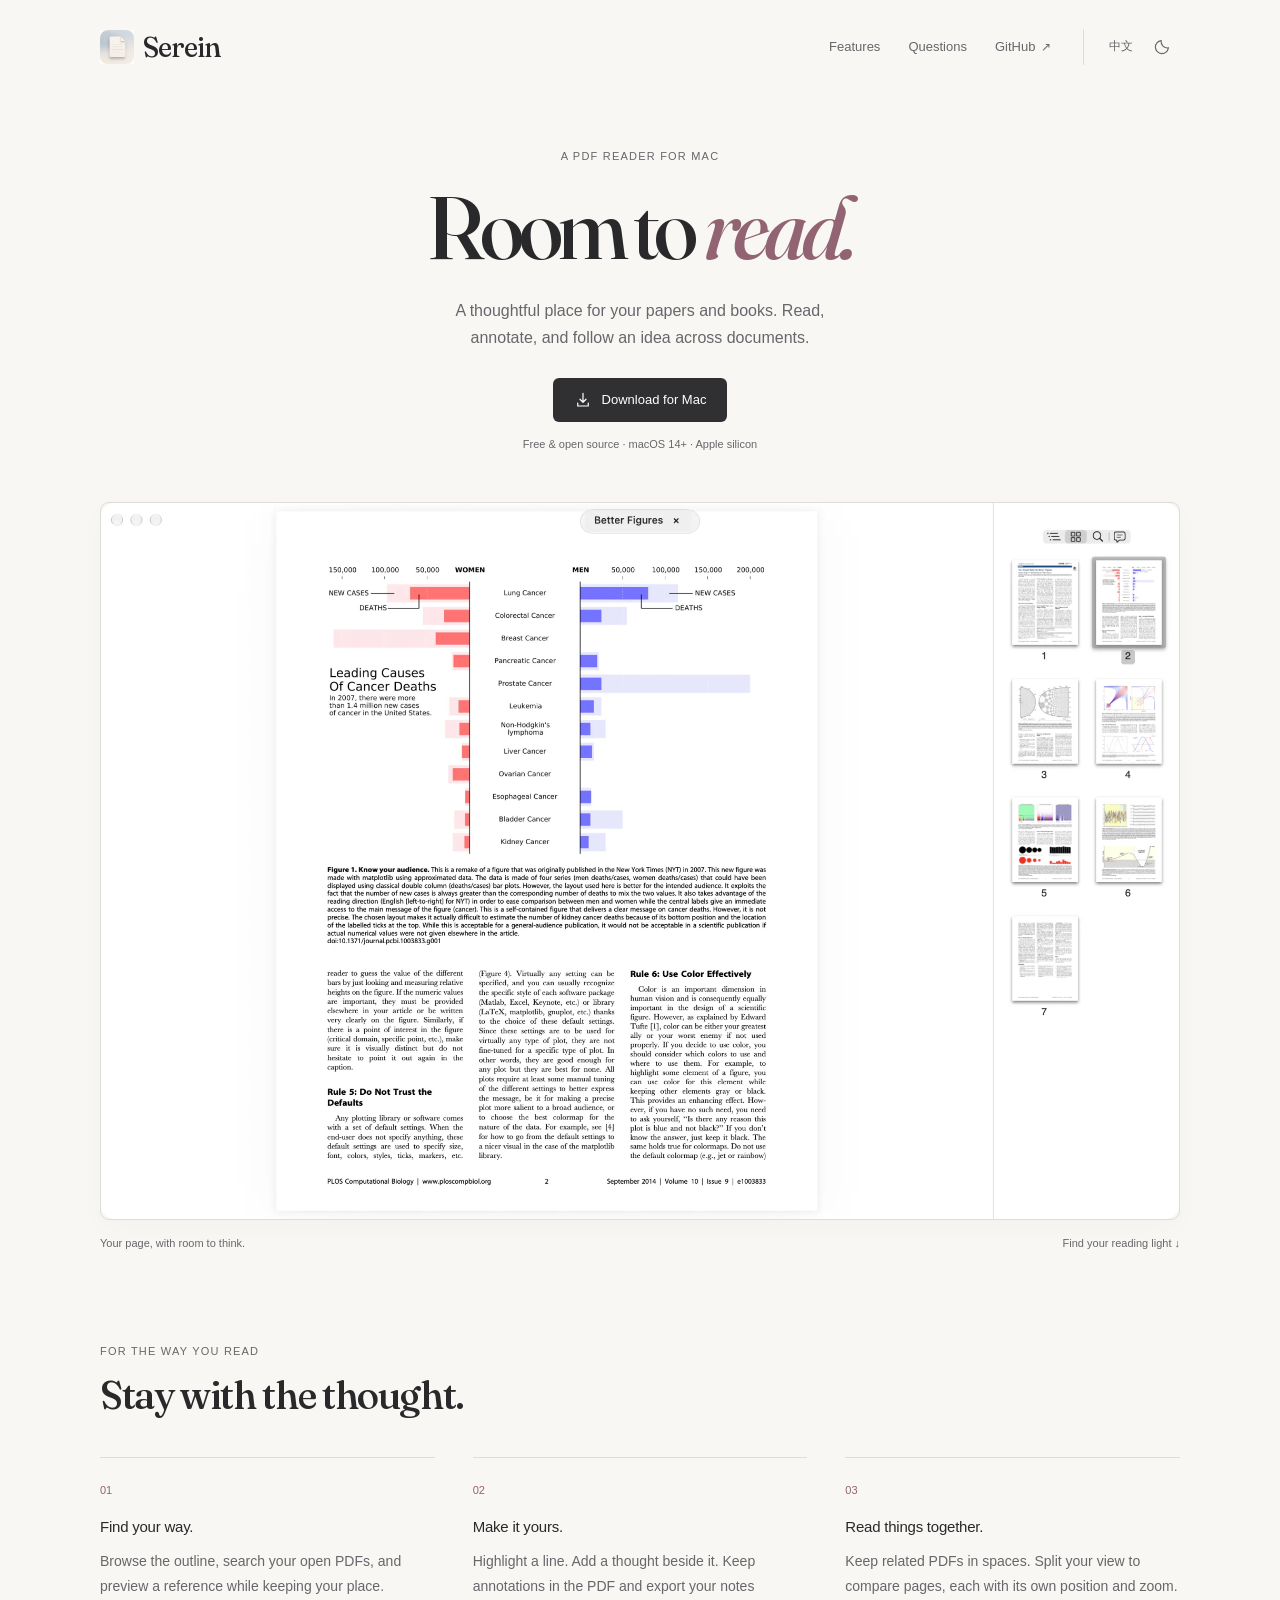
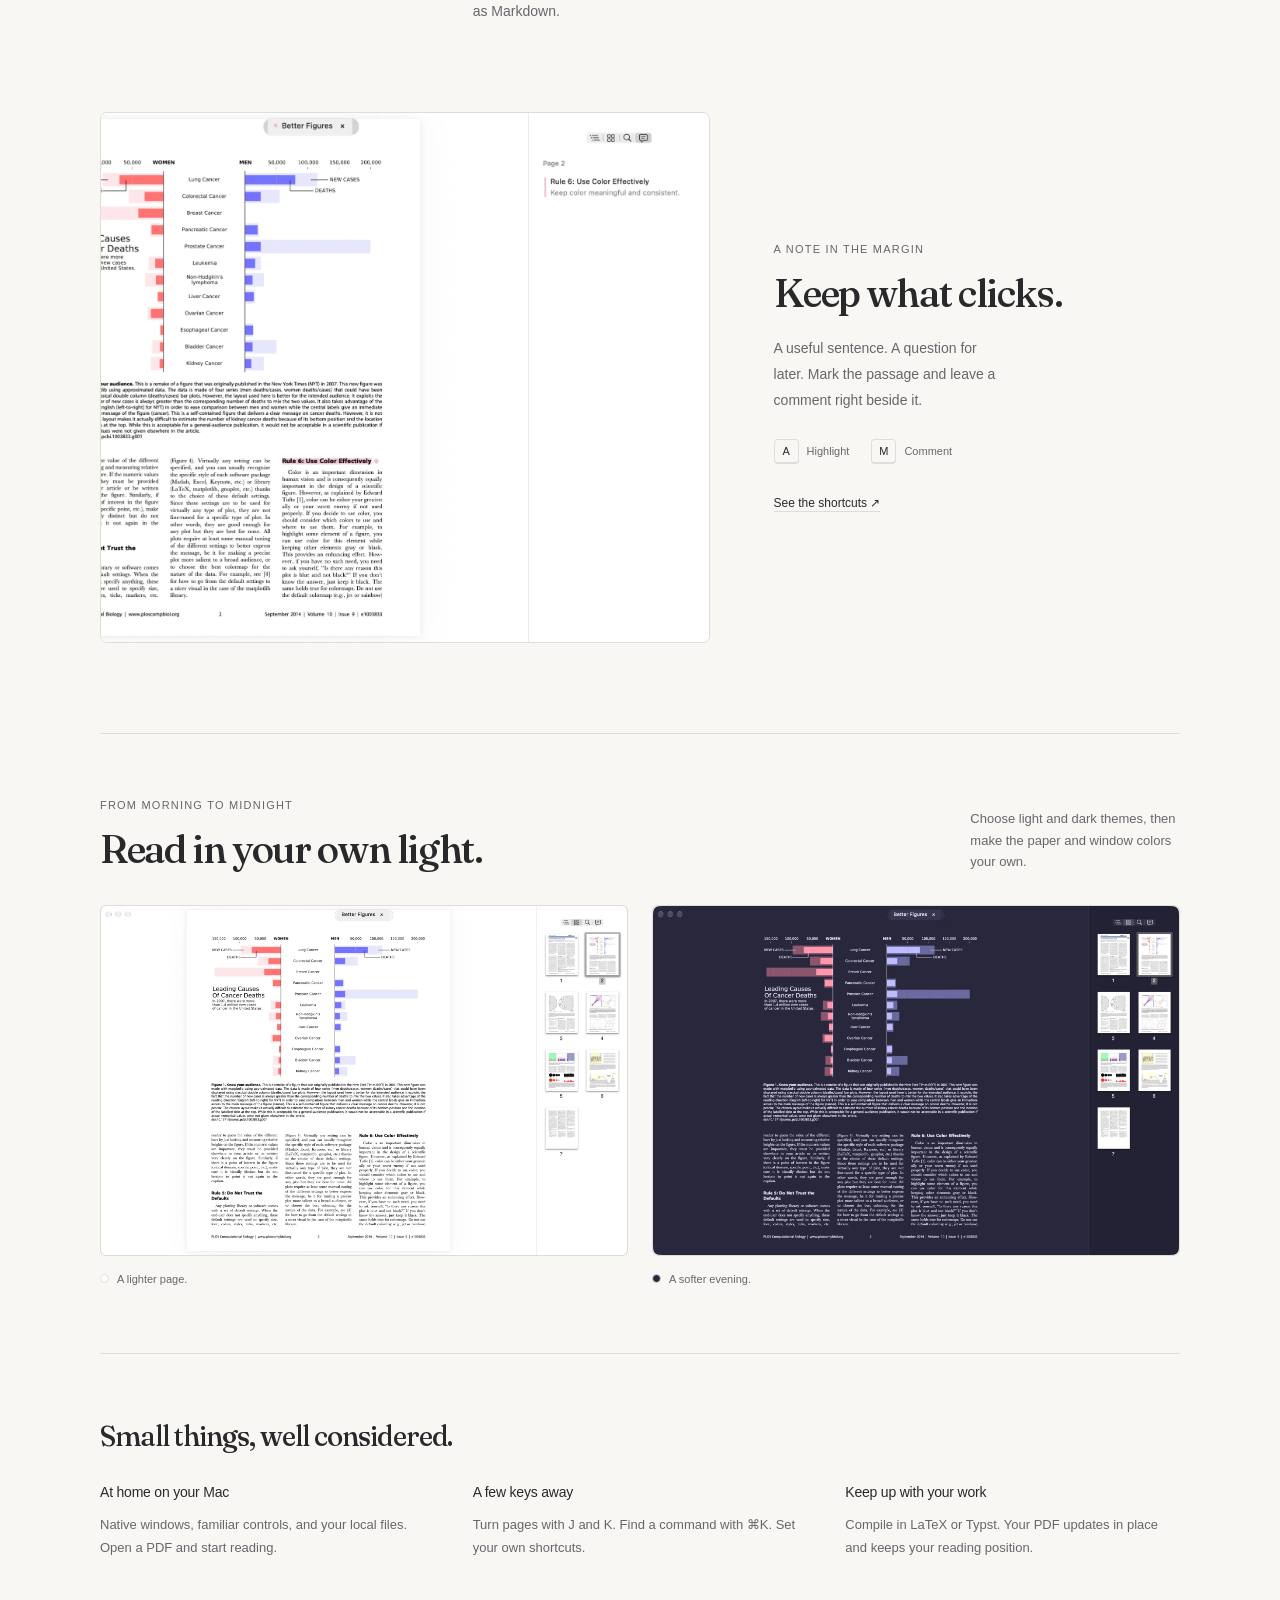
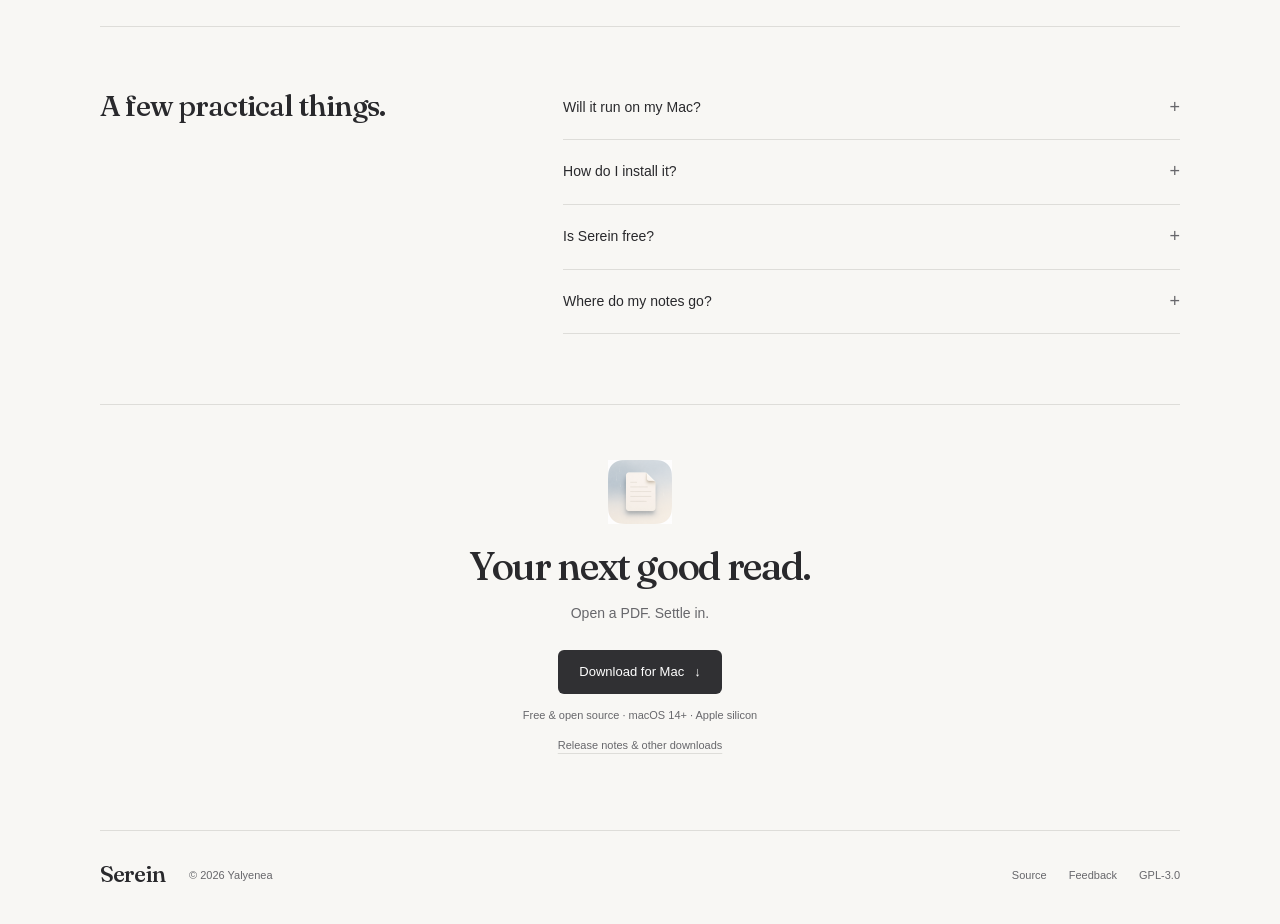
==== commit 7687a12d: "feat(website): refresh landing page and migrate hosting to Cloudflare Simplify the bilingual landing" ====
--- a/Website/index.html
+++ b/Website/index.html
@@ -3,385 +3,170 @@
   <head>
     <meta charset="utf-8">
     <meta name="viewport" content="width=device-width, initial-scale=1">
-    <meta
-      name="description"
-      content="Serein is a native macOS PDF reader built with Swift, AppKit, and PDFKit. Minimal, keyboard-driven, and made for focused reading."
-    >
-    <title>Serein · Native macOS PDF Reader</title>
-    <link rel="canonical" href="http://serein.yfff.me/">
+    <title>Serein · A PDF reader for Mac</title>
+    <meta name="description" content="A focused PDF reader for Mac. Read, annotate, and work across documents with native tabs, split views, and light and dark themes. Free and open source.">
+    <link rel="canonical" href="https://serein.yfff.me/">
     <meta property="og:type" content="website">
-    <meta property="og:url" content="http://serein.yfff.me/">
-    <meta property="og:title" content="Serein · Native macOS PDF Reader">
-    <meta
-      property="og:description"
-      content="Serein is a native macOS PDF reader built with Swift, AppKit, and PDFKit. Minimal, keyboard-driven, and made for focused reading."
-    >
-    <meta property="og:image" content="http://serein.yfff.me/assets/og-image.jpg">
+    <meta property="og:url" content="https://serein.yfff.me/">
+    <meta property="og:title" content="Serein · A PDF reader for Mac">
+    <meta property="og:description" content="Room to read. A native Mac app for reading, annotating, and working across PDFs. Free and open source.">
+    <meta property="og:image" content="https://serein.yfff.me/assets/og-image.jpg">
     <meta name="twitter:card" content="summary_large_image">
+    <meta name="theme-color" content="#f8f7f4">
     <link rel="icon" href="assets/app-icon.png">
     <link rel="apple-touch-icon" href="assets/app-icon.png">
     <link rel="preload" href="assets/fonts/fraunces-500.woff2" as="font" type="font/woff2" crossorigin>
-    <link rel="preload" href="assets/fonts/newsreader-400.woff2" as="font" type="font/woff2" crossorigin>
+    <link rel="preload" href="assets/fonts/fraunces-500-italic.woff2" as="font" type="font/woff2" crossorigin>
     <link rel="stylesheet" href="assets/styles.css">
-    <script>
-      document.documentElement.dataset.theme = localStorage.getItem("serein-site-theme")
-        || (matchMedia("(prefers-color-scheme: dark)").matches ? "dark" : "light");
-    </script>
+    <script src="assets/main.js" defer></script>
   </head>
   <body id="top">
-    <div class="controls">
-      <button class="link-btn" type="button" data-lang-toggle aria-label="Switch language">中文</button>
-      <span class="controls__sep" aria-hidden="true"></span>
-      <button class="link-btn" type="button" data-theme-toggle aria-label="Toggle theme">☾</button>
-    </div>
+    <a class="skip-link" href="#main" data-i18n="nav.skip">Skip to content</a>
+    <header class="header wrap">
+      <a class="brand" href="#top" aria-label="Serein">
+        <img src="assets/app-icon.png" width="34" height="34" alt="">
+        <span>Serein</span>
+      </a>
+      <nav class="nav" aria-label="Main navigation" data-i18n-attr="aria-label:nav.label">
+        <a href="#features" data-i18n="nav.features">Features</a>
+        <a href="#questions" data-i18n="nav.questions">Questions</a>
+        <a href="https://github.com/Yalyenea/serein-pdf" class="nav__source">GitHub <span aria-hidden="true">↗</span></a>
+      </nav>
+      <div class="controls">
+        <button type="button" class="control" data-lang-toggle aria-label="切换到中文" lang="zh">中文</button>
+        <button type="button" class="control" data-theme-toggle aria-label="Switch to dark theme" aria-pressed="false">
+          <svg class="moon" viewBox="0 0 24 24" width="18" height="18" fill="none" stroke="currentColor" stroke-width="1.5" aria-hidden="true"><path d="M20.5 13.2A8.7 8.7 0 0 1 10.8 3.5a8.7 8.7 0 1 0 9.7 9.7Z"/></svg>
+          <svg class="sun" viewBox="0 0 24 24" width="18" height="18" fill="none" stroke="currentColor" stroke-width="1.5" aria-hidden="true"><circle cx="12" cy="12" r="3.5"/><path d="M12 2v2m0 16v2M2 12h2m16 0h2M5 5l1.5 1.5m11 11L19 19M5 19l1.5-1.5m11-11L19 5"/></svg>
+        </button>
+      </div>
+    </header>
+    <main id="main">
+      <section class="hero wrap" aria-labelledby="hero-title">
+        <p class="eyebrow" data-i18n="hero.eyebrow">A PDF reader for Mac</p>
+        <h1 id="hero-title" data-i18n-html="hero.title">Room to <em>read.</em></h1>
+        <p class="hero__intro" data-i18n="hero.intro">A thoughtful place for your papers and books. Read, annotate, and follow an idea across documents.</p>
+        <a class="button" href="https://github.com/Yalyenea/serein-pdf/releases/latest">
+          <svg viewBox="0 0 24 24" width="18" height="18" fill="none" stroke="currentColor" stroke-width="1.6" stroke-linecap="round" stroke-linejoin="round" aria-hidden="true"><path d="M12 3v12m-4-4 4 4 4-4M5 16v4h14v-4"/></svg>
+          <span data-i18n="download.label">Download for Mac</span>
+        </a>
+        <p class="hero__requirements" data-i18n="download.requirements">Free & open source · macOS 14+ · Apple silicon</p>
+        <figure class="reader-shot">
+          <picture>
+            <source data-dark-screenshot media="(prefers-color-scheme: dark)" srcset="assets/serein-reader-dark.webp">
+            <img src="assets/serein-reader-light.webp" width="2048" height="1360" fetchpriority="high" alt="Serein showing a paper with page thumbnails in the sidebar" data-i18n-attr="alt:hero.image">
+          </picture>
+          <figcaption>
+            <span data-i18n="hero.caption">Your page, with room to think.</span>
+            <a href="#appearance" data-i18n="hero.appearance">Find your reading light ↓</a>
+          </figcaption>
+        </figure>
+      </section>
 
-    <main>
-      <section class="hero">
-        <div class="hero__aura" aria-hidden="true"></div>
-        <div class="wrap">
-          <p class="kicker hero__eyebrow rise" style="--d:0.02s" data-i18n="hero.badge">
-            Serein · macOS PDF Reader
-          </p>
-          <div class="hairline-brand rise" style="--d:0.08s" aria-hidden="true"></div>
-          <h1 class="rise" style="--d:0.14s" data-i18n-html="hero.title">
-            Read papers with<br>calm <em>focus</em>
-          </h1>
-          <p class="hero__sub rise" style="--d:0.22s" data-i18n="hero.sub">
-            A native PDF reader for research — tabs, outline, highlights, and a keyboard flow that stays out of the way.
-          </p>
-          <div class="hero__cta dl-row rise" style="--d:0.3s">
-            <a class="btn btn--primary dl-btn" href="https://github.com/Yalyenea/serein-pdf/releases/latest">
-              <span data-i18n="dl.mac">Download for macOS</span>
-              <span class="dl-btn__meta" data-i18n="dl.mac.meta">GitHub Releases</span>
-            </a>
-            <a class="btn btn--ghost" href="https://github.com/Yalyenea/serein-pdf">
-              <span data-i18n="dl.source">View source</span>
-            </a>
+      <section class="features wrap" id="features" aria-labelledby="features-title">
+        <div class="section-heading">
+          <p class="eyebrow" data-i18n="features.eyebrow">For the way you read</p>
+          <h2 id="features-title" data-i18n="features.title">Stay with the thought.</h2>
+        </div>
+        <div class="feature-columns">
+          <article>
+            <span class="feature-number" aria-hidden="true">01</span>
+            <h3 data-i18n="feature.read.title">Find your way.</h3>
+            <p data-i18n="feature.read.body">Browse the outline, search your open PDFs, and preview a reference while keeping your place.</p>
+          </article>
+          <article>
+            <span class="feature-number" aria-hidden="true">02</span>
+            <h3 data-i18n="feature.mark.title">Make it yours.</h3>
+            <p data-i18n="feature.mark.body">Highlight a line. Add a thought beside it. Keep annotations in the PDF and export your notes as Markdown.</p>
+          </article>
+          <article>
+            <span class="feature-number" aria-hidden="true">03</span>
+            <h3 data-i18n="feature.connect.title">Read things together.</h3>
+            <p data-i18n="feature.connect.body">Keep related PDFs in spaces. Split your view to compare pages, each with its own position and zoom.</p>
+          </article>
+        </div>
+      </section>
+
+      <section class="annotations wrap" aria-labelledby="annotations-title">
+        <figure class="detail-shot">
+          <img src="assets/serein-notes.webp" width="2048" height="1360" loading="lazy" decoding="async" alt="A pink highlight in a paper, with a comment in Serein’s annotation sidebar" data-i18n-attr="alt:annotations.image">
+        </figure>
+        <div class="detail-copy">
+          <p class="eyebrow" data-i18n="annotations.eyebrow">A note in the margin</p>
+          <h2 id="annotations-title" data-i18n="annotations.title">Keep what clicks.</h2>
+          <p data-i18n="annotations.body">A useful sentence. A question for later. Mark the passage and leave a comment right beside it.</p>
+          <div class="annotation-keys">
+            <span><kbd>A</kbd><span data-i18n="annotations.highlight">Highlight</span></span>
+            <span><kbd>M</kbd><span data-i18n="annotations.comment">Comment</span></span>
           </div>
-          <p class="hero__note rise" style="--d:0.38s" data-i18n="hero.note">
-            Swift · AppKit · PDFKit
-          </p>
+          <a class="text-link" href="https://github.com/Yalyenea/serein-pdf#shortcuts"><span data-i18n="annotations.shortcuts">See the shortcuts</span> <span aria-hidden="true">↗</span></a>
         </div>
-        <div class="wrap hero__shot rise" style="--d:0.46s">
-          <figure class="shot">
-            <picture>
-              <source data-dark-screenshot srcset="assets/serein-reader-dark.webp" media="(prefers-color-scheme: dark)">
-              <img
-                src="assets/serein-reader-light.webp"
-                width="2048"
-                height="1360"
-                fetchpriority="high"
-                alt="Serein reading a paper, with page thumbnails in the right sidebar"
-                data-i18n-attr="alt:hero.shotAlt"
-              >
-            </picture>
+      </section>
+
+      <section class="appearance wrap" id="appearance" aria-labelledby="appearance-title">
+        <div class="appearance__heading">
+          <div>
+            <p class="eyebrow" data-i18n="appearance.eyebrow">From morning to midnight</p>
+            <h2 id="appearance-title" data-i18n="appearance.title">Read in your own light.</h2>
+          </div>
+          <p data-i18n="appearance.body">Choose light and dark themes, then make the paper and window colors your own.</p>
+        </div>
+        <div class="appearance__pair">
+          <figure>
+            <div class="theme-shot"><img src="assets/serein-reader-light.webp" width="2048" height="1360" loading="lazy" decoding="async" alt="Serein’s light reading appearance" data-i18n-attr="alt:appearance.lightAlt"></div>
+            <figcaption><span class="swatch swatch--light" aria-hidden="true"></span><span data-i18n="appearance.light">A lighter page.</span></figcaption>
+          </figure>
+          <figure>
+            <div class="theme-shot"><img src="assets/serein-reader-dark.webp" width="2048" height="1360" loading="lazy" decoding="async" alt="Serein’s dark reading appearance" data-i18n-attr="alt:appearance.darkAlt"></div>
+            <figcaption><span class="swatch swatch--dark" aria-hidden="true"></span><span data-i18n="appearance.dark">A softer evening.</span></figcaption>
           </figure>
         </div>
       </section>
 
-      <section id="features">
-        <div class="feature">
-          <div class="wrap">
-            <div class="feature__meta reveal">
-              <span class="kicker" data-i18n="layout.kicker">Three-pane layout</span>
-            </div>
-            <h2 class="reveal" data-i18n="layout.title">Three panes, one job each</h2>
-            <p class="feature__desc reveal" data-i18n="layout.desc">
-              Tabs answer what is open. Center stays for reading. Right holds outline, pages, search, and annotations — quiet even when the workflow is dense.
-            </p>
-            <figure class="shot reveal">
-              <img
-                src="assets/serein-notes.webp"
-                width="2048"
-                height="1360"
-                loading="lazy"
-                decoding="async"
-                alt="A highlighted heading, with its comment in the Annotations sidebar"
-                data-i18n-attr="alt:layout.shotAlt"
-              >
-            </figure>
-          </div>
-        </div>
-
-        <div class="feature feature--alt">
-          <div class="wrap">
-            <div class="feature__meta reveal">
-              <span class="kicker" data-i18n="tabs.kicker">Tabs that adapt</span>
-            </div>
-            <h2 class="reveal" data-i18n="tabs.title">Vertical rail or titlebar strip</h2>
-            <p class="feature__desc reveal" data-i18n="tabs.desc">
-              Switch between a left tab rail and macOS titlebar tabs at any time. Your open documents and shortcuts stay the same.
-            </p>
-            <div class="shot shot--card reveal" aria-hidden="true">
-              <div class="shot-card">
-                <span class="shot-card__num">⇆</span>
-                <p class="shot-card__label" data-i18n="tabs.card">sidebar tabs · titlebar tabs</p>
-              </div>
-            </div>
-          </div>
-        </div>
-
-        <div class="feature">
-          <div class="wrap">
-            <div class="feature__meta reveal">
-              <span class="kicker" data-i18n="note.kicker">Pink-first highlights</span>
-            </div>
-            <h2 class="reveal" data-i18n="note.title">Keep thinking on the page</h2>
-            <p class="feature__desc reveal" data-i18n-html="note.desc">
-              Press <span class="kbd-inline">A</span> to highlight a selection, <span class="kbd-inline">U</span> to underline, <span class="kbd-inline">S</span> to strike through. Press <span class="kbd-inline">M</span> to comment right beside it, undo up to 50 steps, export Markdown grouped by page.
-            </p>
-            <div class="shot shot--card reveal" aria-hidden="true">
-              <div class="shot-card">
-                <span class="shot-card__swatch"></span>
-                <p class="shot-card__label" data-i18n="note.card">pink · yellow · green · comments · Markdown</p>
-              </div>
-            </div>
-          </div>
-        </div>
-
-        <div class="feature feature--alt">
-          <div class="wrap">
-            <div class="feature__meta reveal">
-              <span class="kicker" data-i18n="search.kicker">Search that stays aside</span>
-            </div>
-            <h2 class="reveal" data-i18n="search.title">Results never crowd the page</h2>
-            <p class="feature__desc reveal" data-i18n="search.desc">
-              Find in this document or across every open PDF. The find bar stays thin; previews and hit lists live in the right pane so reading space stays clean.
-            </p>
-            <div class="shot shot--card reveal" aria-hidden="true">
-              <div class="shot-card">
-                <span class="shot-card__num">⌘F</span>
-                <p class="shot-card__label" data-i18n="search.card">This Document · All Open</p>
-              </div>
-            </div>
-          </div>
+      <section class="extras wrap" aria-labelledby="extras-title">
+        <h2 id="extras-title" data-i18n="extras.title">Small things, well considered.</h2>
+        <div class="extra-columns">
+          <article><h3 data-i18n="extras.mac.title">At home on your Mac</h3><p data-i18n="extras.mac.body">Native windows, familiar controls, and your local files. Open a PDF and start reading.</p></article>
+          <article><h3 data-i18n="extras.keys.title">A few keys away</h3><p data-i18n="extras.keys.body">Turn pages with J and K. Find a command with ⌘K. Set your own shortcuts.</p></article>
+          <article><h3 data-i18n="extras.reload.title">Keep up with your work</h3><p data-i18n="extras.reload.body">Compile in LaTeX or Typst. Your PDF updates in place and keeps your reading position.</p></article>
         </div>
       </section>
 
-      <section class="rows" aria-label="More capabilities">
-        <div class="row">
-          <div class="wrap row__grid">
-            <div class="row__text reveal">
-              <div class="feature__meta">
-                <span class="kicker" data-i18n="split.kicker">Compare split</span>
-              </div>
-              <h3 data-i18n="split.title">Two views, one screen</h3>
-              <p data-i18n="split.desc">
-                Open a second reader for the same PDF or another tab, then arrange the pair side by side or stacked. Each pane keeps its own page and zoom.
-              </p>
-              <span class="kbd">⌘⌃\</span>
-            </div>
-            <div class="shot row__media shot--card reveal" aria-hidden="true">
-              <div class="shot-card">
-                <span class="shot-card__num">∥</span>
-                <p class="shot-card__label" data-i18n="split.card">side by side · stacked · own page and zoom</p>
-              </div>
-            </div>
-          </div>
-        </div>
-
-        <div class="row row--reverse">
-          <div class="wrap row__grid">
-            <div class="row__text reveal">
-              <div class="feature__meta">
-                <span class="kicker" data-i18n="flow.kicker">Continuous reading</span>
-              </div>
-              <h3 data-i18n="flow.title">Many PDFs, one ordered flow</h3>
-              <p data-i18n="flow.desc">
-                Group selected tabs into a continuous reading set. Page turns cross document boundaries; the outline lists every PDF together without stitching a fake file.
-              </p>
-            </div>
-            <div class="shot row__media shot--card reveal" aria-hidden="true">
-              <div class="shot-card">
-                <span class="shot-card__num">→</span>
-                <p class="shot-card__label" data-i18n="flow.card">tab context menu · ordered groups</p>
-              </div>
-            </div>
-          </div>
-        </div>
-
-        <div class="row">
-          <div class="wrap row__grid">
-            <div class="row__text reveal">
-              <div class="feature__meta">
-                <span class="kicker" data-i18n="reload.kicker">Hot reload</span>
-              </div>
-              <h3 data-i18n="reload.title">Recompile without reopening</h3>
-              <p data-i18n="reload.desc">
-                When LaTeX, Typst, or another toolchain rewrites an open PDF, Serein reloads it in place and returns to the page you were on. PDFs with unsaved annotations stay untouched.
-              </p>
-            </div>
-            <div class="shot row__media shot--card reveal" aria-hidden="true">
-              <div class="shot-card">
-                <span class="shot-card__num">↻</span>
-                <p class="shot-card__label" data-i18n="reload.card">LaTeX · Typst · keep your page</p>
-              </div>
-            </div>
-          </div>
-        </div>
-
-        <div class="row row--reverse">
-          <div class="wrap row__grid">
-            <div class="row__text reveal">
-              <div class="feature__meta">
-                <span class="kicker" data-i18n="keys.kicker">Keyboard-first</span>
-              </div>
-              <h3 data-i18n="keys.title">Built for hands on the home row</h3>
-              <p data-i18n="keys.desc">
-                Vim-style page turns, half-page scroll, jump to edges, find, overview, and immersive chrome — all configurable in Settings, none of them shouting for attention.
-              </p>
-              <span class="kbd">J K · C · G</span>
-            </div>
-            <div class="shot row__media shot--card reveal" aria-hidden="true">
-              <div class="shot-card">
-                <span class="shot-card__num">⌨</span>
-                <p class="shot-card__label" data-i18n="keys.card">record new keys · conflict warnings · config.toml</p>
-              </div>
-            </div>
-          </div>
-        </div>
-
-        <div class="row">
-          <div class="wrap row__grid">
-            <div class="row__text reveal">
-              <div class="feature__meta">
-                <span class="kicker" data-i18n="overview.kicker">Overview grid</span>
-              </div>
-              <h3 data-i18n="overview.title">Every page at a glance</h3>
-              <p data-i18n="overview.desc">
-                A seamless page grid that shares the reader surface — no nested panels. Zoom for denser tiles, click a page to jump and exit.
-              </p>
-              <span class="kbd">⌘⇧O</span>
-            </div>
-            <div class="shot row__media shot--card reveal" aria-hidden="true">
-              <div class="shot-card">
-                <span class="shot-card__num">▦</span>
-                <p class="shot-card__label" data-i18n="overview.card">all pages · click to jump</p>
-              </div>
-            </div>
-          </div>
+      <section class="questions wrap" id="questions" aria-labelledby="questions-title">
+        <h2 id="questions-title" data-i18n="questions.title">A few practical things.</h2>
+        <div class="questions__list">
+          <details>
+            <summary data-i18n="faq.requirements.question">Will it run on my Mac?</summary>
+            <p data-i18n="faq.requirements.answer">Serein requires an Apple silicon Mac with macOS 14 or later. Selection translation uses Apple’s translation service and requires macOS 15 or later.</p>
+          </details>
+          <details>
+            <summary data-i18n="faq.install.question">How do I install it?</summary>
+            <p data-i18n="faq.install.answer">Open the downloaded DMG and drag Serein into Applications. This build is not notarized. If macOS blocks the first launch, use System Settings → Privacy & Security → Open Anyway.</p>
+            <a class="text-link" href="https://support.apple.com/en-us/102445"><span data-i18n="faq.install.help">Apple’s installation guide</span> <span aria-hidden="true">↗</span></a>
+          </details>
+          <details>
+            <summary data-i18n="faq.price.question">Is Serein free?</summary>
+            <p data-i18n="faq.price.answer">Yes. Serein is free and open source under the GPL-3.0 license. You can browse the code, report a bug, or contribute on GitHub.</p>
+          </details>
+          <details>
+            <summary data-i18n="faq.files.question">Where do my notes go?</summary>
+            <p data-i18n="faq.files.answer">Saved highlights and comments are written to your PDF. You can also export annotations as Markdown, plain text, or JSON, or export a clean PDF copy.</p>
+          </details>
         </div>
       </section>
 
-      <section class="details">
-        <div class="wrap">
-          <div class="details__head reveal">
-            <h2 data-i18n="details.title">And the quiet details</h2>
-          </div>
-          <div class="details__grid">
-            <div class="details__item reveal">
-              <h3 data-i18n="d.theme.title">Rose Pine themes</h3>
-              <p data-i18n="d.theme.desc">
-                Choose a light and a dark theme separately. Rose Pine Dawn warms the paper; Rose Pine Moon darkens the page itself.
-              </p>
-            </div>
-            <div class="details__item reveal">
-              <h3 data-i18n="d.library.title">PDF Library</h3>
-              <p data-i18n="d.library.desc">
-                Point Settings at folder roots. Index, search, and open from a two-pane library browser without building a file tree in the sidebar.
-              </p>
-            </div>
-            <div class="details__item reveal">
-              <h3 data-i18n="d.export.title">Share and clean copy</h3>
-              <p data-i18n="d.export.desc">
-                Share the original, a clean PDF with user marks removed, or highlights as Markdown — page-grouped snippet and comment for note-taking.
-              </p>
-            </div>
-          </div>
-        </div>
-      </section>
-
-      <section class="download" id="download">
-        <div class="wrap">
-          <h2 class="reveal" data-i18n-html="dl.title">Get <em>Serein</em></h2>
-          <p class="download__sub reveal" data-i18n="dl.sub">
-            Download the latest DMG from GitHub Releases and drag Serein into Applications. The app isn't notarized — if macOS blocks the first launch, click Open Anyway in System Settings → Privacy &amp; Security.
-          </p>
-          <div class="dl-row reveal">
-            <a class="btn btn--primary dl-btn" href="https://github.com/Yalyenea/serein-pdf/releases/latest">
-              <span data-i18n="dl.mac">Download for macOS</span>
-              <span class="dl-btn__meta" data-i18n="dl.mac.meta">GitHub Releases</span>
-            </a>
-            <a class="btn btn--ghost" href="https://github.com/Yalyenea/serein-pdf">
-              <span data-i18n="dl.source">View source</span>
-            </a>
-          </div>
-          <p class="download__req reveal" data-i18n="dl.req">macOS 14+ · Apple silicon</p>
-        </div>
-      </section>
-
-      <section class="docs" id="docs">
-        <div class="wrap">
-          <div class="docs__head reveal">
-            <p class="kicker" data-i18n="docs.kicker">Essentials</p>
-            <h2 data-i18n="docs.title">Compact notes</h2>
-          </div>
-          <div class="docs__grid">
-            <article class="docs__item reveal">
-              <h3 data-i18n="docs.req.title">Requirements</h3>
-              <ul>
-                <li data-i18n="docs.req.1">Apple silicon Mac with macOS 14 or newer</li>
-                <li data-i18n="docs.req.2">Swift 6.1 toolchain for development builds</li>
-                <li data-i18n-html="docs.req.3"><code>just</code> for the local task runner</li>
-              </ul>
-            </article>
-            <article class="docs__item reveal">
-              <h3 data-i18n="docs.keys.title">Core shortcuts</h3>
-              <dl class="shortcuts">
-                <div>
-                  <dt><kbd>F</kbd></dt>
-                  <dd data-i18n="docs.keys.focus">Toggle cursor reading focus</dd>
-                </div>
-                <div>
-                  <dt><kbd>A</kbd></dt>
-                  <dd data-i18n="docs.keys.a">Highlight or enter highlight mode</dd>
-                </div>
-                <div>
-                  <dt><kbd>C</kbd></dt>
-                  <dd data-i18n="docs.keys.c">Toggle continuous mode in the current layout</dd>
-                </div>
-                <div>
-                  <dt><kbd>⌘</kbd><kbd>F</kbd></dt>
-                  <dd data-i18n="docs.keys.f">Find in current document</dd>
-                </div>
-                <div>
-                  <dt><kbd>⌘</kbd><kbd>⌃</kbd><kbd>\</kbd></dt>
-                  <dd data-i18n="docs.keys.split">Toggle compare split</dd>
-                </div>
-              </dl>
-            </article>
-            <article class="docs__item reveal">
-              <h3 data-i18n="docs.cfg.title">Configuration</h3>
-              <p data-i18n="docs.cfg.desc">Runtime settings live in:</p>
-              <div class="config-path">
-                <code>~/Library/Application Support/Serein/config.toml</code>
-              </div>
-            </article>
-          </div>
-        </div>
+      <section class="download wrap" id="download" aria-labelledby="download-title">
+        <img src="assets/app-icon.png" width="64" height="64" alt="" loading="lazy">
+        <h2 id="download-title" data-i18n="download.title">Your next good read.</h2>
+        <p data-i18n="download.body">Open a PDF. Settle in.</p>
+        <a class="button" href="https://github.com/Yalyenea/serein-pdf/releases/latest"><span data-i18n="download.label">Download for Mac</span><span aria-hidden="true">↓</span></a>
+        <p class="download__meta" data-i18n="download.requirements">Free & open source · macOS 14+ · Apple silicon</p>
+        <a class="text-link release-link" href="https://github.com/Yalyenea/serein-pdf/releases/latest" data-i18n="download.releases">Release notes & other downloads</a>
       </section>
     </main>
-
-    <footer class="contact" id="contact">
-      <div class="wrap contact__inner">
-        <div class="hairline-brand reveal" aria-hidden="true"></div>
-        <h2 class="contact__title reveal" data-i18n="contact.title">Open source</h2>
-        <a
-          class="contact__email reveal"
-          href="https://github.com/Yalyenea/serein-pdf"
-        >github.com/Yalyenea/serein-pdf</a>
-        <p class="contact__note reveal" data-i18n="contact.note">
-          Free and open source under GPL-3.0.
-        </p>
-      </div>
-      <div class="wrap contact__foot">
-        <div class="contact__brand">
-          <img src="assets/app-icon.png" width="22" height="22" alt="">
-          <p class="contact__rights" data-i18n="footer.rights">© Serein · Native macOS PDF reader</p>
-        </div>
-      </div>
+    <footer class="footer wrap">
+      <a class="brand brand--footer" href="#top">Serein</a>
+      <p>© 2026 Yalyenea</p>
+      <div><a href="https://github.com/Yalyenea/serein-pdf" data-i18n="footer.source">Source</a><a href="https://github.com/Yalyenea/serein-pdf/issues" data-i18n="footer.feedback">Feedback</a><a href="https://github.com/Yalyenea/serein-pdf/blob/main/LICENSE">GPL-3.0</a></div>
     </footer>
-
-    <script src="assets/main.js" defer></script>
   </body>
 </html>
--- a/Website/assets/styles.css
+++ b/Website/assets/styles.css
@@ -1,959 +1,213 @@
-/* ============================================================
- * Serein site — editorial / archive direction
- * Warm paper · serif display · hairline rules · grain · rise/reveal
- * Inspired by Jump's knowledge-tool landing pattern.
- * ============================================================ */
-
 @font-face {
-  font-family: "Fraunces";
+  font-family: Fraunces;
   font-style: normal;
   font-weight: 500;
   font-display: swap;
   src: url("fonts/fraunces-500.woff2") format("woff2");
 }
-
 @font-face {
-  font-family: "Fraunces";
+  font-family: Fraunces;
   font-style: italic;
   font-weight: 500;
   font-display: swap;
   src: url("fonts/fraunces-500-italic.woff2") format("woff2");
 }
-
-@font-face {
-  font-family: "Newsreader";
-  font-style: normal;
-  font-weight: 400;
-  font-display: swap;
-  src: url("fonts/newsreader-400.woff2") format("woff2");
-}
-
 :root {
-  --font-display: "Fraunces", "Songti SC", "STSong", "Noto Serif SC", Georgia, serif;
-  --font-body: "Newsreader", "Songti SC", "PingFang SC", Georgia, serif;
-  --font-ui: -apple-system, BlinkMacSystemFont, "Segoe UI", "PingFang SC",
-    "Hiragino Sans GB", Roboto, Helvetica, Arial, sans-serif;
-
-  --ink: #1d1a15;
-  --ink-soft: rgba(29, 26, 21, 0.64);
-  --ink-faint: rgba(29, 26, 21, 0.42);
-
-  --paper: #f4efe6;
-  --paper-2: #ece5d8;
-  --card: #fbf8f1;
-  --rule: rgba(29, 26, 21, 0.16);
-  --rule-soft: rgba(29, 26, 21, 0.09);
-  --surface-hover: rgba(29, 26, 21, 0.05);
-  --nav-bg: rgba(244, 239, 230, 0.78);
-
-  /* Rose-first brand accent (hairline / mark only) */
-  --gradient-brand: linear-gradient(
-    94.9deg,
-    #6b806c 8%,
-    #d9859b 42%,
-    #e8a4b4 72%,
-    #f0d4a8 120%
-  );
-  --rose: #d9859b;
-  --rose-soft: #f4d5dd;
-  --focus-ring: rgba(217, 133, 155, 0.55);
-
-  --shot-shadow: 0 1px 1px rgba(29, 26, 21, 0.05), 0 30px 70px rgba(29, 26, 21, 0.16);
-  --grain-opacity: 0.045;
-  --radius-md: 14px;
-
   color-scheme: light;
-}
-
-[data-theme="dark"] {
-  --ink: #efe9dd;
-  --ink-soft: rgba(239, 233, 221, 0.64);
-  --ink-faint: rgba(239, 233, 221, 0.4);
-
-  --paper: #14110c;
-  --paper-2: #1b170f;
-  --card: #1d1810;
-  --rule: rgba(239, 233, 221, 0.18);
-  --rule-soft: rgba(239, 233, 221, 0.1);
-  --surface-hover: rgba(239, 233, 221, 0.07);
-  --nav-bg: rgba(20, 17, 12, 0.78);
-
-  --focus-ring: rgba(232, 164, 180, 0.55);
-  --shot-shadow: 0 1px 1px rgba(0, 0, 0, 0.5), 0 36px 80px rgba(0, 0, 0, 0.7);
-  --grain-opacity: 0.06;
-
-  color-scheme: dark;
-}
-
-*,
-*::before,
-*::after {
-  box-sizing: border-box;
-}
-
-html {
-  scroll-behavior: smooth;
-  -webkit-text-size-adjust: 100%;
-}
-
-body {
-  margin: 0;
-  min-width: 320px;
-  font-family: var(--font-body);
+  --paper: #f8f7f4;
+  --ink: #29292c;
+  --muted: #67676b;
+  --line: #deddd9;
+  --surface: #eeede9;
+  --rose: #926373;
+  --button: #303033;
+  --button-text: #fff;
+  --display: Fraunces, "Songti SC", "STSong", Georgia, serif;
+  font-family: -apple-system, BlinkMacSystemFont, "Segoe UI", "PingFang SC", sans-serif;
   color: var(--ink);
   background: var(--paper);
-  line-height: 1.55;
-  font-size: 17px;
-  -webkit-font-smoothing: antialiased;
-  text-rendering: optimizeLegibility;
-  overflow-x: hidden;
-}
-
-body::after {
-  content: "";
-  position: fixed;
-  inset: 0;
-  z-index: 1;
-  pointer-events: none;
-  opacity: var(--grain-opacity);
-  background-image: url("data:image/svg+xml,%3Csvg xmlns='http://www.w3.org/2000/svg' width='180' height='180'%3E%3Cfilter id='n'%3E%3CfeTurbulence type='fractalNoise' baseFrequency='0.85' numOctaves='2' stitchTiles='stitch'/%3E%3C/filter%3E%3Crect width='100%25' height='100%25' filter='url(%23n)'/%3E%3C/svg%3E");
-}
-
-a {
-  color: inherit;
-  text-decoration: none;
-}
-
-img {
-  max-width: 100%;
-  display: block;
-}
-
-:focus-visible {
-  outline: 2px solid var(--focus-ring);
-  outline-offset: 3px;
-  border-radius: 4px;
-}
-
-.wrap {
-  width: 100%;
-  max-width: 1080px;
-  margin: 0 auto;
-  padding: 0 30px;
-  position: relative;
-  z-index: 2;
-}
-
-.kicker {
-  font-family: var(--font-ui);
-  font-size: 12px;
-  font-weight: 600;
-  letter-spacing: 0.18em;
-  text-transform: uppercase;
-  color: var(--ink-soft);
-}
-
-/* Chinese rhythm */
-html[lang="zh-CN"] body {
-  letter-spacing: 0.035em;
-  line-height: 1.72;
-}
-
-html[lang="zh-CN"] .hero h1,
-html[lang="zh-CN"] .feature h2,
-html[lang="zh-CN"] .download h2,
-html[lang="zh-CN"] .details__head h2,
-html[lang="zh-CN"] .docs__head h2,
-html[lang="zh-CN"] .row__text h3,
-html[lang="zh-CN"] .contact__title {
-  letter-spacing: 0.08em;
-  line-height: 1.3;
-}
-
-html[lang="zh-CN"] .kicker {
-  letter-spacing: 0.26em;
-}
-
-/* CJK has no true italic; keep the emphasized word upright. */
-html[lang="zh-CN"] .hero h1 em {
-  font-style: normal;
-}
-
-html[lang="zh-CN"] .hero__sub,
-html[lang="zh-CN"] .feature__desc,
-html[lang="zh-CN"] .row__text p,
-html[lang="zh-CN"] .details__item p {
-  letter-spacing: 0.04em;
-  line-height: 1.9;
-}
-
-/* Staggered entrance */
-.rise {
-  opacity: 0;
-  animation: rise 0.9s cubic-bezier(0.2, 0.7, 0.2, 1) both;
-  animation-delay: var(--d, 0s);
-}
-
-@keyframes rise {
-  from {
-    opacity: 0;
-    transform: translateY(18px);
+  font-synthesis: none;
+}
+/* Follow the system until the visitor explicitly chooses an appearance. */
+@media (prefers-color-scheme: dark) {
+  :root:not([data-theme="light"]) {
+    color-scheme: dark;
+    --paper: #1d1c22;
+    --ink: #efedf0;
+    --muted: #b3afb9;
+    --line: #39363f;
+    --surface: #29272f;
+    --rose: #d4a8ba;
+    --button: #e6dfe4;
+    --button-text: #26232a;
   }
-  to {
-    opacity: 1;
-    transform: none;
-  }
-}
-
-.reveal {
-  opacity: 0;
-  transform: translateY(22px);
-  transition: opacity 0.8s ease, transform 0.8s ease;
-}
-
-.reveal.is-in {
-  opacity: 1;
-  transform: none;
-}
-
+}
+:root[data-theme="dark"] {
+  color-scheme: dark;
+  --paper: #1d1c22;
+  --ink: #efedf0;
+  --muted: #b3afb9;
+  --line: #39363f;
+  --surface: #29272f;
+  --rose: #d4a8ba;
+  --button: #e6dfe4;
+  --button-text: #26232a;
+}
+*, *::before, *::after { box-sizing: border-box; }
+html { scroll-behavior: smooth; scroll-padding-top: 32px; -webkit-text-size-adjust: 100%; }
+body { margin: 0; font-size: 16px; line-height: 1.65; -webkit-font-smoothing: antialiased; }
+a { color: inherit; text-decoration: none; }
+button { font: inherit; color: inherit; }
+button, a, summary { -webkit-tap-highlight-color: transparent; }
+button, summary { cursor: pointer; }
+img { display: block; max-width: 100%; height: auto; }
+figure, p, h1, h2, h3 { margin: 0; }
+h1, h2, h3 { font-weight: 500; }
+::selection { background: #e9c6d2; color: #29292c; }
+:focus-visible { outline: 2px solid var(--rose); outline-offset: 5px; border-radius: 3px; }
+.wrap { width: min(1080px, calc(100% - 72px)); margin-inline: auto; }
+.skip-link { position: absolute; top: 12px; left: 16px; padding: 8px 16px; background: var(--paper); transform: translateY(-180%); z-index: 5; }
+.skip-link:focus { transform: translateY(0); }
+.header { display: flex; align-items: center; gap: 32px; height: 94px; }
+.brand { display: inline-flex; align-items: center; gap: 9px; font-family: var(--display); font-size: 28px; letter-spacing: -1px; }
+.brand img { width: 34px; }
+.nav { display: flex; gap: 28px; margin-left: auto; font-size: 13px; color: var(--muted); }
+.nav a:hover, .text-link:hover, .footer a:hover { color: var(--rose); }
+.nav__source span { font-size: 12px; margin-left: 2px; }
+.controls { display: flex; align-items: center; gap: 5px; border-left: 1px solid var(--line); padding-left: 19px; }
+.control { display: inline-flex; justify-content: center; align-items: center; height: 36px; min-width: 36px; padding: 0 6px; border: 0; background: transparent; border-radius: 5px; font-size: 12px; color: var(--muted); }
+.control:hover { color: var(--ink); background: var(--surface); }
+.sun { display: none; }
+[data-theme="dark"] .sun { display: block; }
+[data-theme="dark"] .moon { display: none; }
+.hero { padding-top: 53px; text-align: center; }
+.eyebrow { font-size: 11px; font-weight: 500; letter-spacing: .11em; text-transform: uppercase; color: var(--muted); }
+h1 { margin: 15px 0 22px; font-family: var(--display); font-size: clamp(50px, 7.6vw, 88px); line-height: 1.08; letter-spacing: -.055em; }
+h1 em { color: var(--rose); }
+.hero__intro { max-width: 420px; margin-inline: auto; color: var(--muted); font-size: 16px; line-height: 1.7; text-wrap: pretty; }
+.button { display: inline-flex; align-items: center; justify-content: center; gap: 10px; min-height: 44px; padding: 10px 21px; border-radius: 6px; background: var(--button); color: var(--button-text); font-size: 13px; font-weight: 500; transition: opacity .15s; }
+.button:hover { opacity: .85; }
+.hero > .button { margin-top: 26px; }
+.hero__requirements { margin-top: 13px; font-size: 11px; color: var(--muted); }
+.reader-shot { margin-top: 49px; text-align: left; }
+.reader-shot picture { display: block; border: 1px solid var(--line); border-radius: 9px; overflow: hidden; box-shadow: 0 8px 28px #00000006; }
+.reader-shot img { width: 100%; }
+figcaption { display: flex; justify-content: space-between; align-items: center; gap: 12px; margin-top: 14px; color: var(--muted); font-size: 11px; }
+figcaption a:hover { color: var(--rose); }
+h2 { font-family: var(--display); font-size: clamp(28px, 3.4vw, 39px); line-height: 1.2; letter-spacing: -.035em; text-wrap: balance; }
+.section-heading h2, .appearance h2 { margin-top: 12px; }
+.features { padding-block: 90px 65px; }
+.feature-columns { display: grid; grid-template-columns: repeat(3, 1fr); gap: 38px; margin-top: 38px; }
+.feature-columns article { border-top: 1px solid var(--line); padding-top: 18px; }
+.feature-number { color: var(--rose); font-size: 11px; font-variant-numeric: tabular-nums; }
+h3 { font-size: 15px; letter-spacing: -.015em; }
+.feature-columns h3 { margin: 13px 0 9px; }
+.feature-columns p, .extra-columns p { font-size: 14px; line-height: 1.8; color: var(--muted); text-wrap: pretty; }
+.annotations { display: grid; grid-template-columns: 1.5fr 1fr; gap: 64px; align-items: center; padding-block: 23px 90px; }
+.detail-shot { border: 1px solid var(--line); border-radius: 7px; overflow: hidden; background: #fff; }
+/* Keep the real annotation sidebar and highlighted passage in the same crop. */
+.detail-shot img { width: 100%; aspect-ratio: 1.15; object-fit: cover; object-position: right bottom; }
+.detail-copy h2 { margin-top: 12px; }
+.detail-copy > p:not(.eyebrow) { margin-top: 19px; max-width: 30ch; color: var(--muted); font-size: 14px; line-height: 1.85; }
+.annotation-keys { display: flex; gap: 22px; margin-block: 25px; font-size: 11px; color: var(--muted); }
+.annotation-keys > span { display: flex; gap: 8px; align-items: center; }
+kbd { display: inline-flex; justify-content: center; align-items: center; min-width: 25px; height: 25px; padding: 2px 5px; border: 1px solid var(--line); border-bottom-width: 2px; border-radius: 4px; font-family: inherit; font-size: 11px; color: var(--ink); }
+.text-link { font-size: 12px; text-decoration: underline; text-underline-offset: 4px; text-decoration-color: var(--line); }
+.appearance { padding-block: 62px 65px; border-block: 1px solid var(--line); }
+.appearance__heading { display: flex; align-items: end; justify-content: space-between; gap: 48px; margin-bottom: 32px; }
+.appearance__heading > p { max-width: 29ch; font-size: 13px; color: var(--muted); }
+.appearance__pair { display: grid; grid-template-columns: 1fr 1fr; gap: 24px; }
+.theme-shot { overflow: hidden; border-radius: 6px; border: 1px solid var(--line); }
+.appearance figcaption { justify-content: flex-start; gap: 8px; }
+.swatch { display: inline-block; width: 9px; height: 9px; border-radius: 50%; border: 1px solid var(--line); }
+.swatch--light { background: #fff; }
+.swatch--dark { background: #29263d; }
+.extras { padding-block: 66px; }
+.extras h2 { font-size: 28px; }
+.extra-columns { display: grid; grid-template-columns: repeat(3, 1fr); gap: 38px; margin-top: 27px; }
+.extra-columns h3 { margin-bottom: 9px; font-size: 14px; }
+.extra-columns p { font-size: 13px; }
+.questions { display: grid; grid-template-columns: 1fr 1.55fr; gap: 65px; border-top: 1px solid var(--line); padding-block: 62px 70px; }
+.questions h2 { font-size: 29px; }
+details { border-bottom: 1px solid var(--line); }
+summary { display: flex; justify-content: space-between; align-items: center; gap: 18px; padding: 17px 0; list-style: none; font-size: 14px; }
+summary::-webkit-details-marker { display: none; }
+summary::after { content: "+"; font-size: 18px; font-weight: 300; color: var(--muted); flex-shrink: 0; }
+details[open] summary::after { content: "−"; }
+details p { padding: 0 20px 20px 0; color: var(--muted); font-size: 13px; line-height: 1.85; }
+details > a { display: inline-block; margin-bottom: 20px; }
+details:first-child summary { padding-top: 4px; }
+.download { display: flex; flex-direction: column; align-items: center; padding-block: 55px 76px; text-align: center; border-top: 1px solid var(--line); }
+.download > img { margin-bottom: 19px; }
+.download > p { margin-top: 12px; color: var(--muted); font-size: 14px; }
+.download .button { margin-top: 25px; }
+.download .download__meta { font-size: 11px; }
+.release-link { margin-top: 12px; color: var(--muted); font-size: 11px; }
+.footer { display: flex; align-items: center; gap: 24px; padding-block: 25px 30px; border-top: 1px solid var(--line); color: var(--muted); font-size: 11px; }
+.brand--footer { color: var(--ink); font-size: 23px; }
+.footer > div { display: flex; gap: 22px; margin-left: auto; }
+html[lang="zh"] h1 { font-size: clamp(43px, 6.4vw, 70px); letter-spacing: -.025em; line-height: 1.4; }
+html[lang="zh"] h2 { letter-spacing: -.02em; line-height: 1.5; }
+html[lang="zh"] .hero__intro { max-width: 26em; }
+html[lang="zh"] .eyebrow { letter-spacing: .06em; }
+@media (max-width: 760px) {
+  .wrap { width: calc(100% - 40px); }
+  .header { height: 78px; gap: 18px; }
+  .nav { gap: 18px; }
+  .nav__source { display: none; }
+  .controls { padding-left: 12px; }
+  .hero { padding-top: 40px; }
+  .hero__intro { font-size: 15px; max-width: 340px; }
+  .reader-shot { margin-top: 35px; }
+  .reader-shot figcaption { font-size: 10px; }
+  .features { padding-block: 62px 45px; }
+  .feature-columns { gap: 22px; margin-top: 30px; }
+  .feature-columns p { font-size: 13px; }
+  .annotations { gap: 30px; padding-bottom: 60px; }
+  .detail-copy > p:not(.eyebrow) { font-size: 13px; }
+  .annotation-keys { gap: 12px; }
+  .appearance { padding-block: 45px; }
+  .appearance__heading { align-items: start; gap: 20px; }
+  .appearance__heading > p { max-width: 24ch; font-size: 12px; }
+  .appearance__pair { gap: 16px; }
+  .extra-columns { gap: 24px; }
+  .extras { padding-block: 46px; }
+  .questions { grid-template-columns: 1fr 1.4fr; gap: 30px; padding-block: 45px; }
+}
+@media (max-width: 520px) {
+  .header { gap: 12px; }
+  .brand { font-size: 25px; gap: 6px; }
+  .brand img { width: 29px; }
+  .nav { font-size: 12px; gap: 12px; }
+  .nav a[href="#questions"] { display: none; }
+  .controls { padding-left: 8px; gap: 0; }
+  .control { min-width: 32px; }
+  .hero { padding-top: 30px; }
+  h1 { margin-top: 17px; margin-bottom: 20px; font-size: clamp(43px, 10.8vw, 57px); }
+  .hero__intro { font-size: 14px; max-width: 29ch; }
+  .hero__requirements { font-size: 10px; }
+  .reader-shot picture { border-radius: 5px; }
+  .reader-shot figcaption { justify-content: center; }
+  .reader-shot figcaption a { display: none; }
+  .feature-columns, .extra-columns { grid-template-columns: 1fr; gap: 24px; }
+  .feature-columns article { position: relative; padding: 18px 0 0 36px; }
+  .feature-number { position: absolute; left: 0; top: 22px; }
+  .feature-columns h3 { margin-top: 0; }
+  .feature-columns p, .extra-columns p { font-size: 14px; }
+  .annotations { grid-template-columns: 1fr; gap: 27px; padding-top: 10px; }
+  .detail-shot img { aspect-ratio: 1.4; }
+  .detail-copy > p:not(.eyebrow) { max-width: 36ch; font-size: 14px; }
+  .annotation-keys { margin-block: 20px; gap: 24px; }
+  .appearance__heading { flex-direction: column; gap: 14px; }
+  .appearance__heading > p { max-width: 36ch; font-size: 14px; }
+  .appearance__pair { grid-template-columns: 1fr; gap: 24px; }
+  .questions { grid-template-columns: 1fr; gap: 28px; }
+  .download { padding-block: 45px 55px; }
+  .footer { flex-wrap: wrap; justify-content: space-between; gap: 15px; }
+  .footer > div { width: 100%; margin: 0; }
+  html[lang="zh"] h1 { font-size: 43px; }
+}
 @media (prefers-reduced-motion: reduce) {
-  html {
-    scroll-behavior: auto;
-  }
-
-  .rise,
-  .reveal {
-    opacity: 1;
-    transform: none;
-    animation: none;
-    transition: none;
-  }
-}
-
-/* Floating controls */
-.controls {
-  position: fixed;
-  top: 16px;
-  right: 20px;
-  z-index: 80;
-  display: flex;
-  align-items: center;
-  gap: 11px;
-  padding: 6px 13px;
-  border-radius: 999px;
-  background: var(--nav-bg);
-  border: 1px solid var(--rule-soft);
-  backdrop-filter: saturate(140%) blur(14px);
-  -webkit-backdrop-filter: saturate(140%) blur(14px);
-}
-
-.controls .link-btn {
-  font-size: 13px;
-  color: var(--ink-soft);
-}
-
-.controls .link-btn:hover {
-  color: var(--ink);
-}
-
-.controls__sep {
-  width: 1px;
-  height: 12px;
-  background: var(--rule);
-}
-
-.link-btn {
-  border: none;
-  background: none;
-  padding: 0;
-  cursor: pointer;
-  font-family: var(--font-ui);
-  font-size: 14px;
-  color: var(--ink-soft);
-  transition: color 0.16s ease;
-}
-
-.link-btn:hover {
-  color: var(--ink);
-}
-
-/* Buttons */
-.btn {
-  display: inline-flex;
-  align-items: center;
-  justify-content: center;
-  gap: 8px;
-  height: 48px;
-  padding: 0 28px;
-  font-family: var(--font-ui);
-  font-size: 15px;
-  font-weight: 500;
-  border-radius: 16px;
-  cursor: pointer;
-  border: 1px solid transparent;
-  transition:
-    transform 0.14s ease,
-    background 0.18s ease,
-    color 0.18s ease,
-    border-color 0.18s ease;
-  white-space: nowrap;
-}
-
-.btn:active {
-  transform: translateY(1px);
-}
-
-.btn--primary {
-  background: var(--ink);
-  color: var(--paper);
-}
-
-.btn--primary:hover {
-  background: var(--ink-soft);
-}
-
-.btn--ghost {
-  background: transparent;
-  color: var(--ink);
-  border-color: var(--rule);
-}
-
-.btn--ghost:hover {
-  background: var(--surface-hover);
-}
-
-/* Hero */
-.hero {
-  position: relative;
-  text-align: center;
-  padding: 120px 0 0;
-}
-
-.hero__aura {
-  position: absolute;
-  z-index: 0;
-  top: -180px;
-  left: 50%;
-  width: 1100px;
-  height: 620px;
-  transform: translateX(-50%);
-  background: var(--gradient-brand);
-  filter: blur(120px);
-  opacity: 0.18;
-  pointer-events: none;
-}
-
-[data-theme="dark"] .hero__aura {
-  opacity: 0.28;
-}
-
-.hero__eyebrow {
-  margin: 0 0 26px;
-  font-size: clamp(16px, 1.5vw, 20px);
-  text-transform: none;
-  letter-spacing: 0.08em;
-}
-
-.hairline-brand {
-  width: 56px;
-  height: 2px;
-  margin: 0 auto 26px;
-  background: var(--gradient-brand);
-  border-radius: 2px;
-}
-
-.hero h1 {
-  margin: 0 auto 24px;
-  max-width: 16ch;
-  font-family: var(--font-display);
-  font-weight: 500;
-  font-size: clamp(44px, 6.6vw, 84px);
-  line-height: 1;
-  letter-spacing: -0.02em;
-}
-
-.hero h1 em {
-  font-style: italic;
-}
-
-.hero__sub {
-  margin: 0 auto 36px;
-  max-width: 42ch;
-  font-size: clamp(18px, 2vw, 21px);
-  line-height: 1.45;
-  color: var(--ink-soft);
-}
-
-.hero__cta {
-  display: flex;
-  gap: 14px;
-  justify-content: center;
-  flex-wrap: wrap;
-}
-
-.hero__note {
-  margin: 20px 0 0;
-  font-family: var(--font-ui);
-  font-size: 13px;
-  letter-spacing: 0.02em;
-  color: var(--ink-soft);
-}
-
-.hero__shot {
-  margin-top: 70px;
-}
-
-/* Shots */
-.shot {
-  position: relative;
-  border-radius: var(--radius-md);
-  overflow: hidden;
-  background: var(--card);
-  border: 1px solid var(--rule);
-  box-shadow: var(--shot-shadow);
-}
-
-.shot picture {
-  display: block;
-}
-
-.shot img {
-  width: 100%;
-  height: auto;
-}
-
-.shot--card {
-  min-height: 280px;
-  display: flex;
-  align-items: center;
-  justify-content: center;
-}
-
-.shot-card {
-  display: grid;
-  gap: 18px;
-  justify-items: center;
-  padding: 40px 28px;
-  text-align: center;
-}
-
-.shot-card__num {
-  font-family: var(--font-display);
-  font-size: clamp(40px, 5vw, 56px);
-  font-weight: 500;
-  line-height: 1;
-  letter-spacing: -0.03em;
-  color: var(--ink);
-}
-
-.shot-card__label {
-  margin: 0;
-  font-family: var(--font-ui);
-  font-size: 13px;
-  letter-spacing: 0.04em;
-  color: var(--ink-faint);
-}
-
-.shot-card__swatch {
-  width: 72px;
-  height: 10px;
-  border-radius: 999px;
-  background: linear-gradient(90deg, var(--rose-soft), var(--rose), #c9d4a8);
-}
-
-/* Feature blocks */
-.feature {
-  padding: 110px 0;
-  text-align: center;
-  border-top: 1px solid var(--rule-soft);
-}
-
-.feature--alt {
-  background: var(--paper-2);
-}
-
-#features > .feature:first-child {
-  border-top: none;
-  padding-top: 130px;
-}
-
-.feature__meta {
-  margin: 0 0 18px;
-}
-
-.feature h2 {
-  margin: 0 auto 20px;
-  max-width: 18ch;
-  font-family: var(--font-display);
-  font-weight: 500;
-  font-size: clamp(30px, 4.4vw, 52px);
-  line-height: 1.06;
-  letter-spacing: -0.018em;
-}
-
-.feature__desc {
-  margin: 0 auto 54px;
-  max-width: 42ch;
-  font-size: clamp(17px, 1.8vw, 20px);
-  line-height: 1.5;
-  color: var(--ink-soft);
-}
-
-.feature .shot {
-  max-width: 980px;
-  margin: 0 auto;
-}
-
-.kbd-inline {
-  font-family: var(--font-ui);
-  font-size: 0.86em;
-  padding: 0.08em 0.42em;
-  border: 1px solid var(--rule);
-  border-radius: 4px;
-  color: var(--ink);
-  white-space: nowrap;
-}
-
-/* Alternating rows */
-.row {
-  padding: 76px 0;
-  border-top: 1px solid var(--rule-soft);
-}
-
-.row__grid {
-  display: grid;
-  grid-template-columns: minmax(0, 0.84fr) minmax(0, 1.16fr);
-  gap: 58px;
-  align-items: center;
-}
-
-.row--reverse .row__media {
-  order: -1;
-}
-
-.row__media {
-  border-radius: 9px;
-  min-height: 240px;
-}
-
-.row__text .feature__meta {
-  margin-bottom: 18px;
-}
-
-.row__text h3 {
-  margin: 0 0 16px;
-  font-family: var(--font-display);
-  font-weight: 500;
-  font-size: clamp(24px, 2.9vw, 34px);
-  line-height: 1.1;
-  letter-spacing: -0.015em;
-}
-
-.row__text p {
-  margin: 0;
-  font-size: 17px;
-  line-height: 1.55;
-  color: var(--ink-soft);
-  max-width: 38ch;
-}
-
-.kbd {
-  display: inline-block;
-  margin-top: 16px;
-  padding: 3px 9px;
-  border: 1px solid var(--rule);
-  border-radius: 4px;
-  font-family: var(--font-ui);
-  font-size: 12px;
-  color: var(--ink-soft);
-}
-
-/* Quiet details */
-.details {
-  padding: 116px 0;
-  border-top: 1px solid var(--rule-soft);
-}
-
-.details__head {
-  text-align: center;
-  max-width: 640px;
-  margin: 0 auto 60px;
-}
-
-.details__head h2 {
-  margin: 0;
-  font-family: var(--font-display);
-  font-weight: 500;
-  font-size: clamp(26px, 3.4vw, 40px);
-  line-height: 1.1;
-  letter-spacing: -0.018em;
-}
-
-.details__grid {
-  display: grid;
-  grid-template-columns: repeat(3, 1fr);
-}
-
-.details__item {
-  padding: 0 30px;
-  border-left: 1px solid var(--rule-soft);
-}
-
-.details__item:first-child {
-  border-left: none;
-  padding-left: 0;
-}
-
-.details__item:last-child {
-  padding-right: 0;
-}
-
-.details__item h3 {
-  margin: 0 0 12px;
-  font-family: var(--font-display);
-  font-size: 22px;
-  font-weight: 500;
-  letter-spacing: -0.01em;
-}
-
-.details__item p {
-  margin: 0;
-  font-size: 16px;
-  line-height: 1.55;
-  color: var(--ink-soft);
-}
-
-/* Download */
-.download {
-  padding: 130px 0;
-  text-align: center;
-  border-top: 1px solid var(--rule);
-}
-
-.download h2 {
-  margin: 0 0 16px;
-  font-family: var(--font-display);
-  font-weight: 500;
-  font-size: clamp(34px, 5vw, 60px);
-  line-height: 1;
-  letter-spacing: -0.02em;
-}
-
-.download h2 em {
-  font-style: italic;
-}
-
-.download__sub {
-  margin: 0 auto 44px;
-  max-width: 40ch;
-  font-size: 19px;
-  color: var(--ink-soft);
-}
-
-.dl-row {
-  display: flex;
-  gap: 14px;
-  justify-content: center;
-  flex-wrap: wrap;
-  margin: 0 auto 22px;
-}
-
-.dl-btn {
-  flex-direction: column;
-  height: auto;
-  padding: 14px 26px;
-  gap: 3px;
-  border-radius: 16px;
-  line-height: 1.2;
-}
-
-.dl-btn__meta {
-  font-family: var(--font-ui);
-  font-size: 12px;
-  font-weight: 400;
-  opacity: 0.72;
-}
-
-.download__req {
-  font-family: var(--font-ui);
-  font-size: 13px;
-  color: var(--ink-soft);
-}
-
-/* Compact docs */
-.docs {
-  padding: 100px 0 110px;
-  border-top: 1px solid var(--rule-soft);
-  background: var(--paper-2);
-}
-
-.docs__head {
-  text-align: center;
-  margin: 0 auto 48px;
-}
-
-.docs__head .kicker {
-  margin: 0 0 14px;
-}
-
-.docs__head h2 {
-  margin: 0;
-  font-family: var(--font-display);
-  font-weight: 500;
-  font-size: clamp(28px, 3.6vw, 42px);
-  letter-spacing: -0.018em;
-}
-
-.docs__grid {
-  display: grid;
-  grid-template-columns: repeat(3, minmax(0, 1fr));
-  gap: 14px;
-}
-
-.docs__item {
-  min-height: 220px;
-  padding: 24px;
-  border: 1px solid var(--rule-soft);
-  border-radius: 12px;
-  background: var(--card);
-}
-
-.docs__item h3 {
-  margin: 0 0 16px;
-  font-family: var(--font-display);
-  font-size: 20px;
-  font-weight: 500;
-}
-
-.docs__item p,
-.docs__item li,
-.shortcuts dd {
-  margin: 0;
-  font-size: 15px;
-  line-height: 1.55;
-  color: var(--ink-soft);
-}
-
-.docs__item ul {
-  display: grid;
-  gap: 10px;
-  margin: 0;
-  padding-left: 18px;
-}
-
-code,
-kbd {
-  font-family: ui-monospace, SFMono-Regular, Menlo, Consolas, monospace;
-}
-
-code {
-  color: var(--ink);
-  font-size: 13px;
-}
-
-kbd {
-  display: inline-flex;
-  align-items: center;
-  justify-content: center;
-  min-width: 26px;
-  height: 24px;
-  padding: 0 6px;
-  border: 1px solid var(--rule);
-  border-radius: 5px;
-  color: var(--ink);
-  background: var(--paper-2);
-  font-size: 11px;
-}
-
-.shortcuts {
-  display: grid;
-  gap: 12px;
-  margin: 0;
-}
-
-.shortcuts div {
-  display: grid;
-  grid-template-columns: minmax(88px, auto) 1fr;
-  gap: 12px;
-  align-items: center;
-}
-
-.shortcuts dt {
-  display: flex;
-  flex-wrap: wrap;
-  gap: 4px;
-  margin: 0;
-}
-
-.shortcuts dd {
-  margin: 0;
-}
-
-.config-path {
-  margin-top: 14px;
-  padding: 12px;
-  border: 1px solid var(--rule-soft);
-  border-radius: 10px;
-  background: var(--paper-2);
-}
-
-.config-path code {
-  overflow-wrap: anywhere;
-  -webkit-user-select: all;
-  user-select: all;
-}
-
-/* Footer */
-.contact {
-  border-top: 1px solid var(--rule);
-  padding: 100px 0 0;
-  text-align: center;
-}
-
-.contact__inner {
-  display: flex;
-  flex-direction: column;
-  align-items: center;
-}
-
-.contact .hairline-brand {
-  margin: 0 auto 30px;
-}
-
-.contact__title {
-  margin: 0 0 16px;
-  font-family: var(--font-display);
-  font-weight: 500;
-  font-size: clamp(30px, 3.6vw, 42px);
-  letter-spacing: -0.02em;
-}
-
-.contact__email {
-  font-family: var(--font-ui);
-  font-size: 17px;
-  color: var(--ink);
-  border-bottom: 1px solid var(--rule);
-  padding-bottom: 3px;
-  transition: border-color 0.16s ease;
-}
-
-.contact__email:hover {
-  border-color: var(--ink);
-}
-
-.contact__note {
-  max-width: 42ch;
-  margin: 22px auto 0;
-  font-size: 15px;
-  line-height: 1.55;
-  color: var(--ink-soft);
-}
-
-.contact__foot {
-  margin-top: 66px;
-  padding: 28px 0;
-  border-top: 1px solid var(--rule-soft);
-}
-
-.contact__brand {
-  display: flex;
-  align-items: center;
-  justify-content: center;
-  gap: 10px;
-}
-
-.contact__brand img {
-  border-radius: 6px;
-}
-
-.contact__rights {
-  margin: 0;
-  font-family: var(--font-ui);
-  font-size: 13px;
-  color: var(--ink-faint);
-}
-
-/* Responsive */
-@media (max-width: 860px) {
-  .feature,
-  .details,
-  .download,
-  .docs {
-    padding: 84px 0;
-  }
-
-  .row {
-    padding: 60px 0;
-  }
-
-  .row__grid {
-    grid-template-columns: 1fr;
-    gap: 28px;
-  }
-
-  .row__media,
-  .row--reverse .row__media {
-    order: -1;
-  }
-
-  .row__text p {
-    max-width: none;
-  }
-
-  .details__grid,
-  .docs__grid {
-    grid-template-columns: 1fr;
-  }
-
-  .details__item {
-    border-left: none;
-    border-top: 1px solid var(--rule-soft);
-    padding: 28px 0;
-  }
-
-  .details__item:first-child {
-    border-top: none;
-    padding-top: 0;
-  }
-}
-
-@media (max-width: 560px) {
-  body {
-    font-size: 16px;
-  }
-
-  .hero {
-    padding-top: 92px;
-  }
-
-  .hero__shot {
-    margin-top: 48px;
-  }
-
-  .hero__cta .btn {
-    width: 100%;
-  }
-
-  .dl-row {
-    flex-direction: column;
-    align-items: stretch;
-  }
-
-  .dl-btn {
-    width: 100%;
-  }
-
-  .controls {
-    top: 12px;
-    right: 12px;
-  }
-
-  .shortcuts div {
-    grid-template-columns: 1fr;
-    gap: 6px;
-  }
-
-  .docs__item {
-    min-height: auto;
-  }
-}
+  html { scroll-behavior: auto; }
+  .button { transition: none; }
+}
